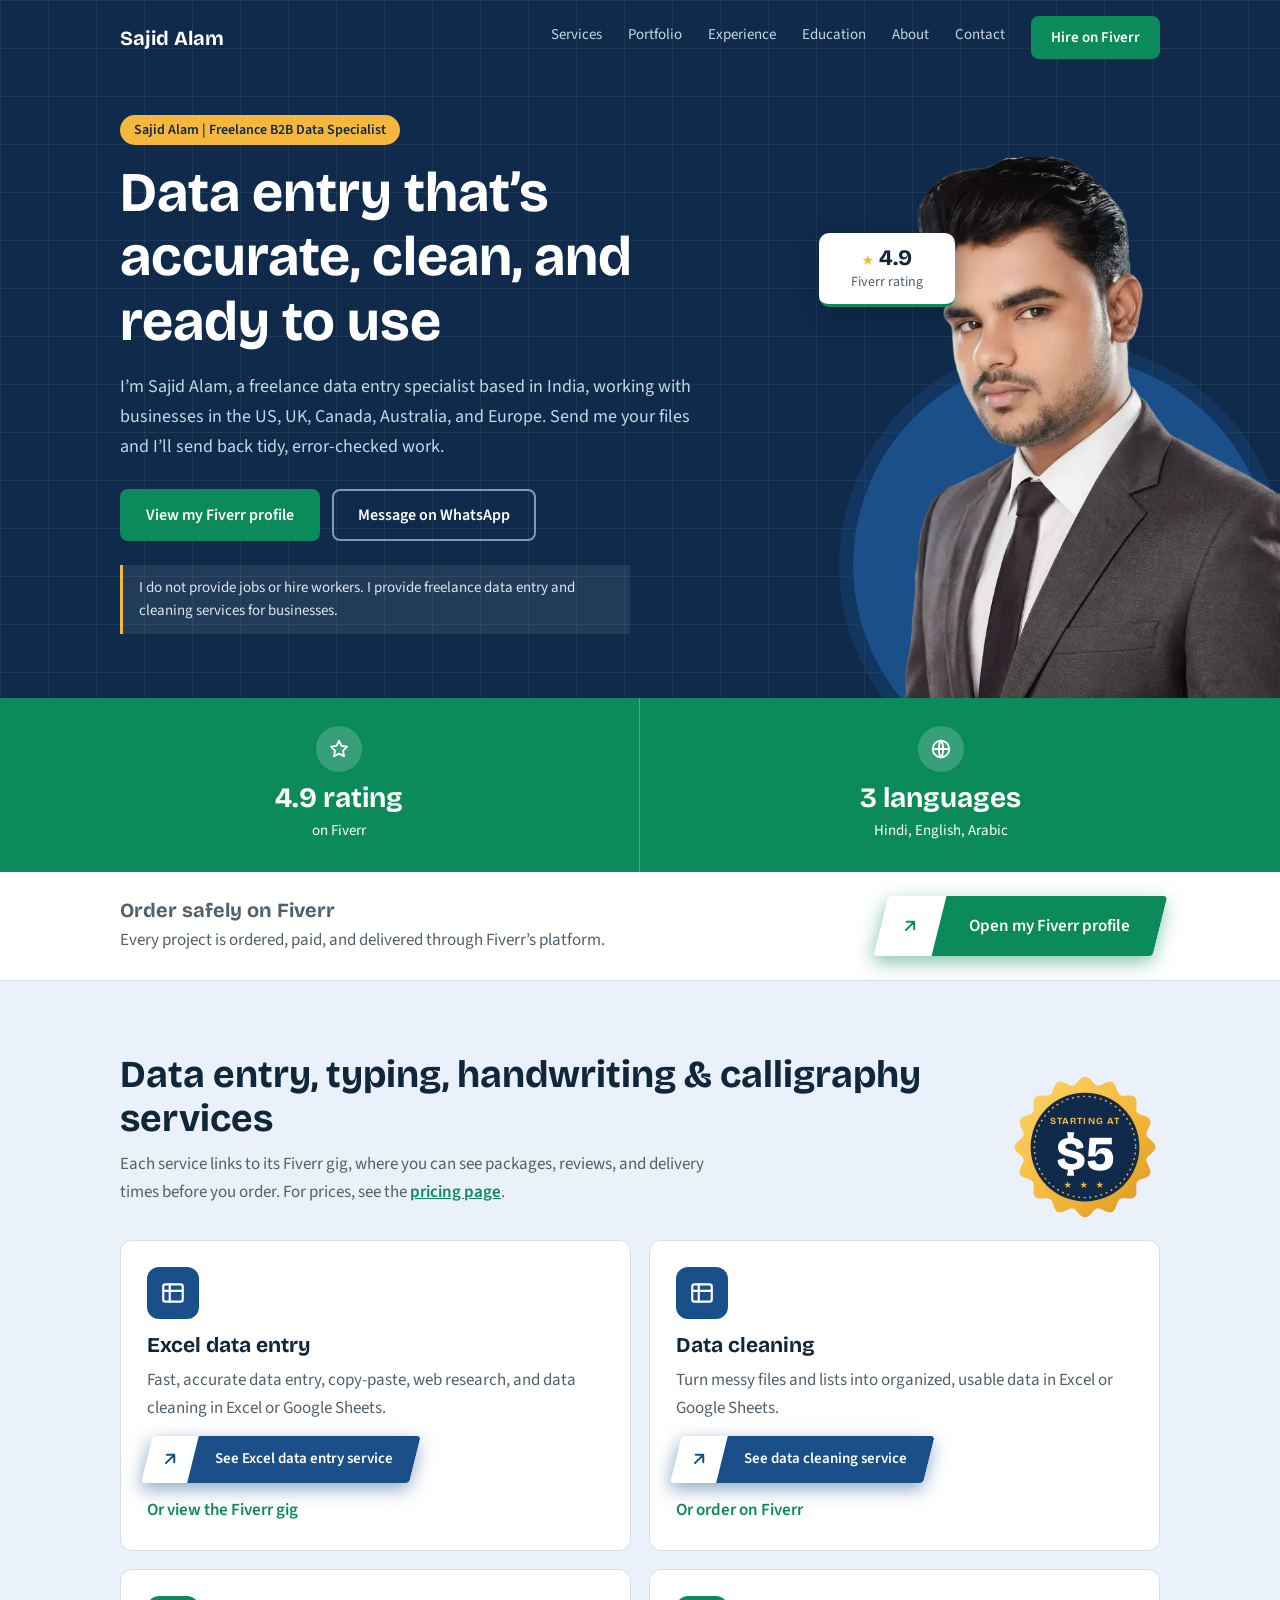
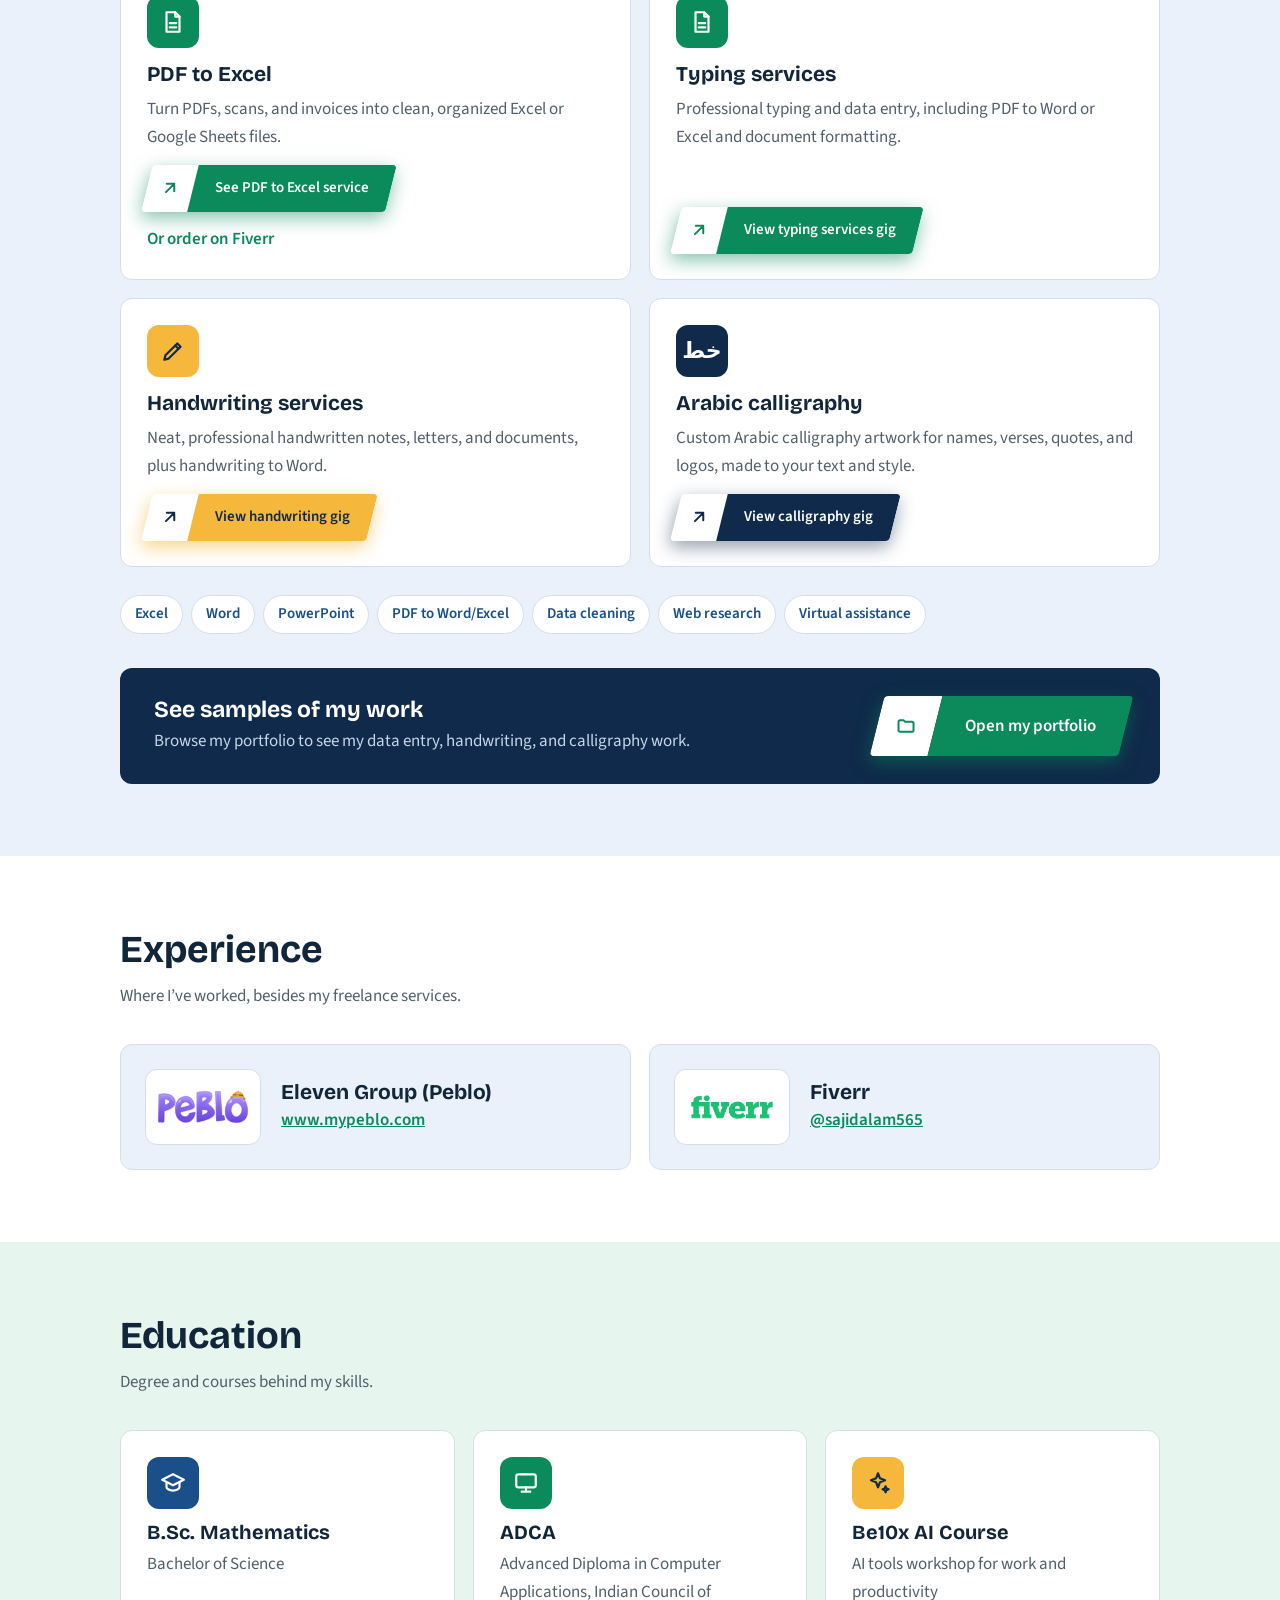
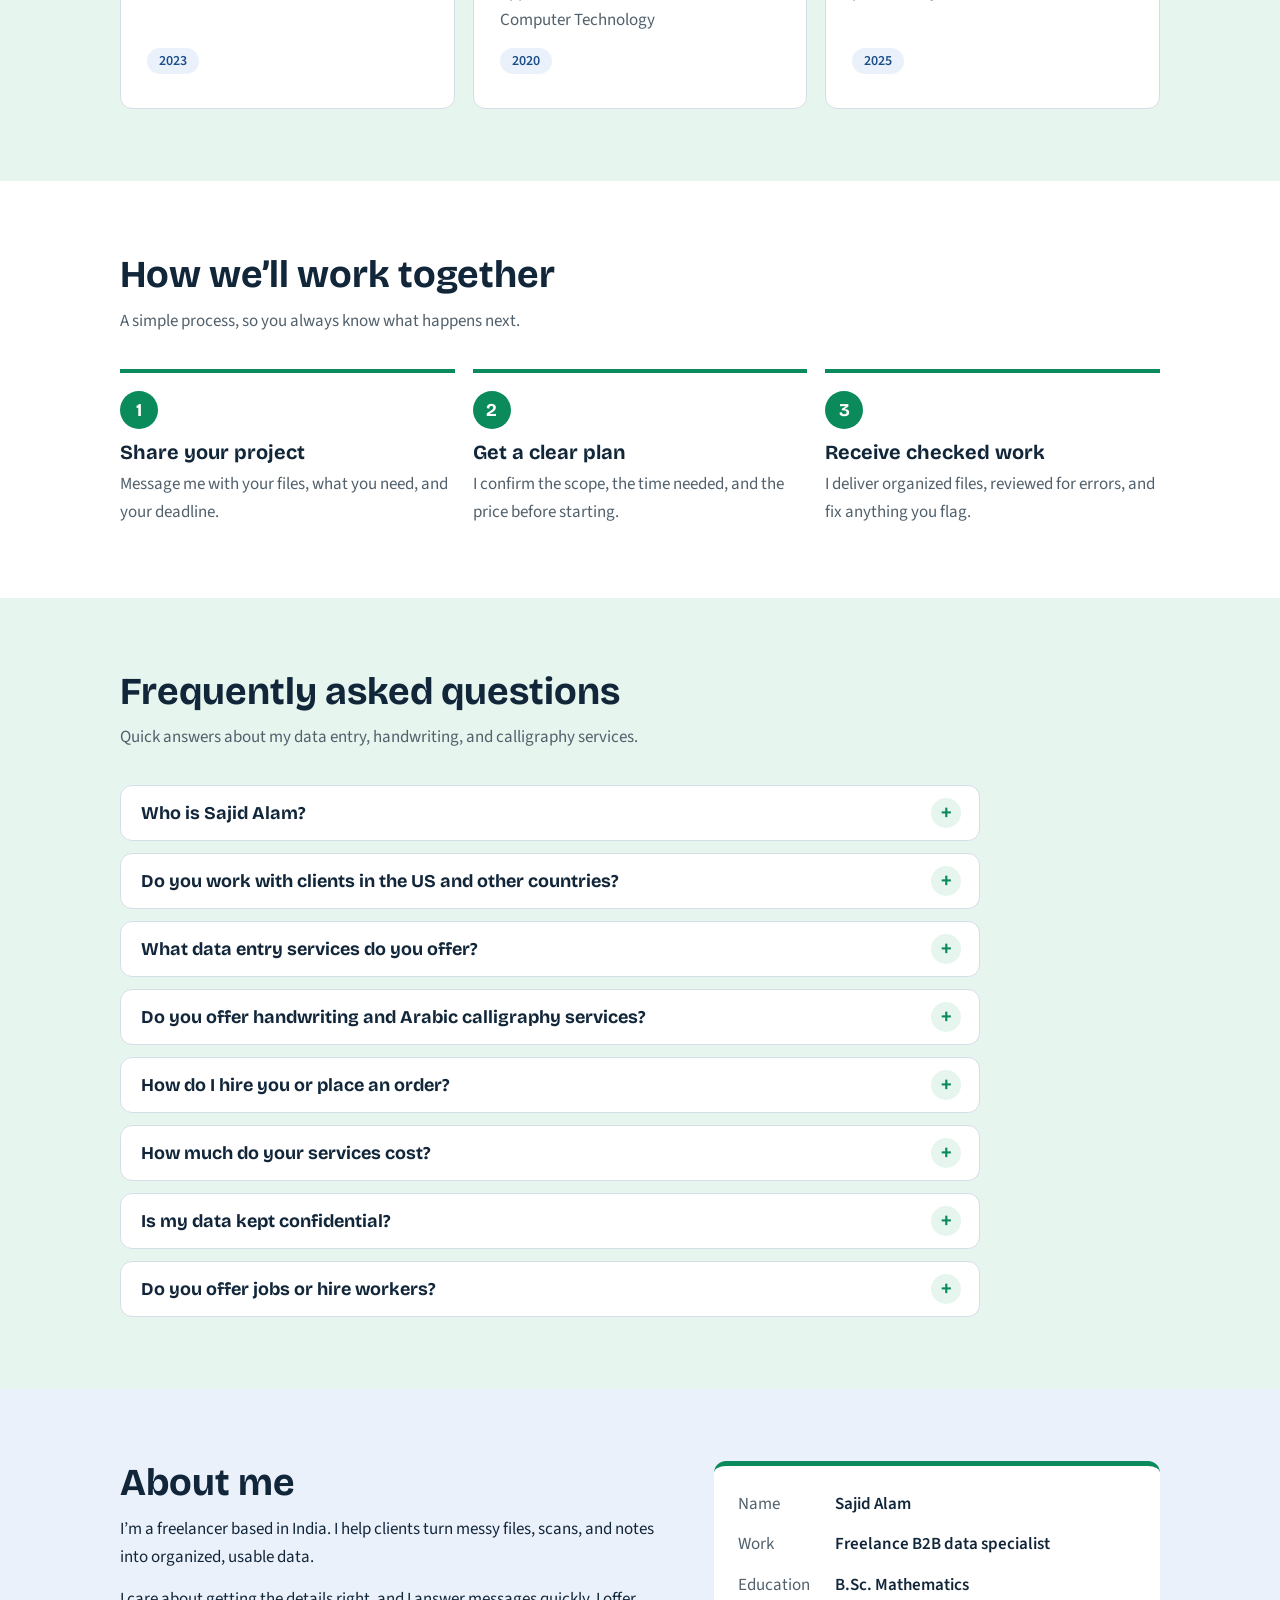
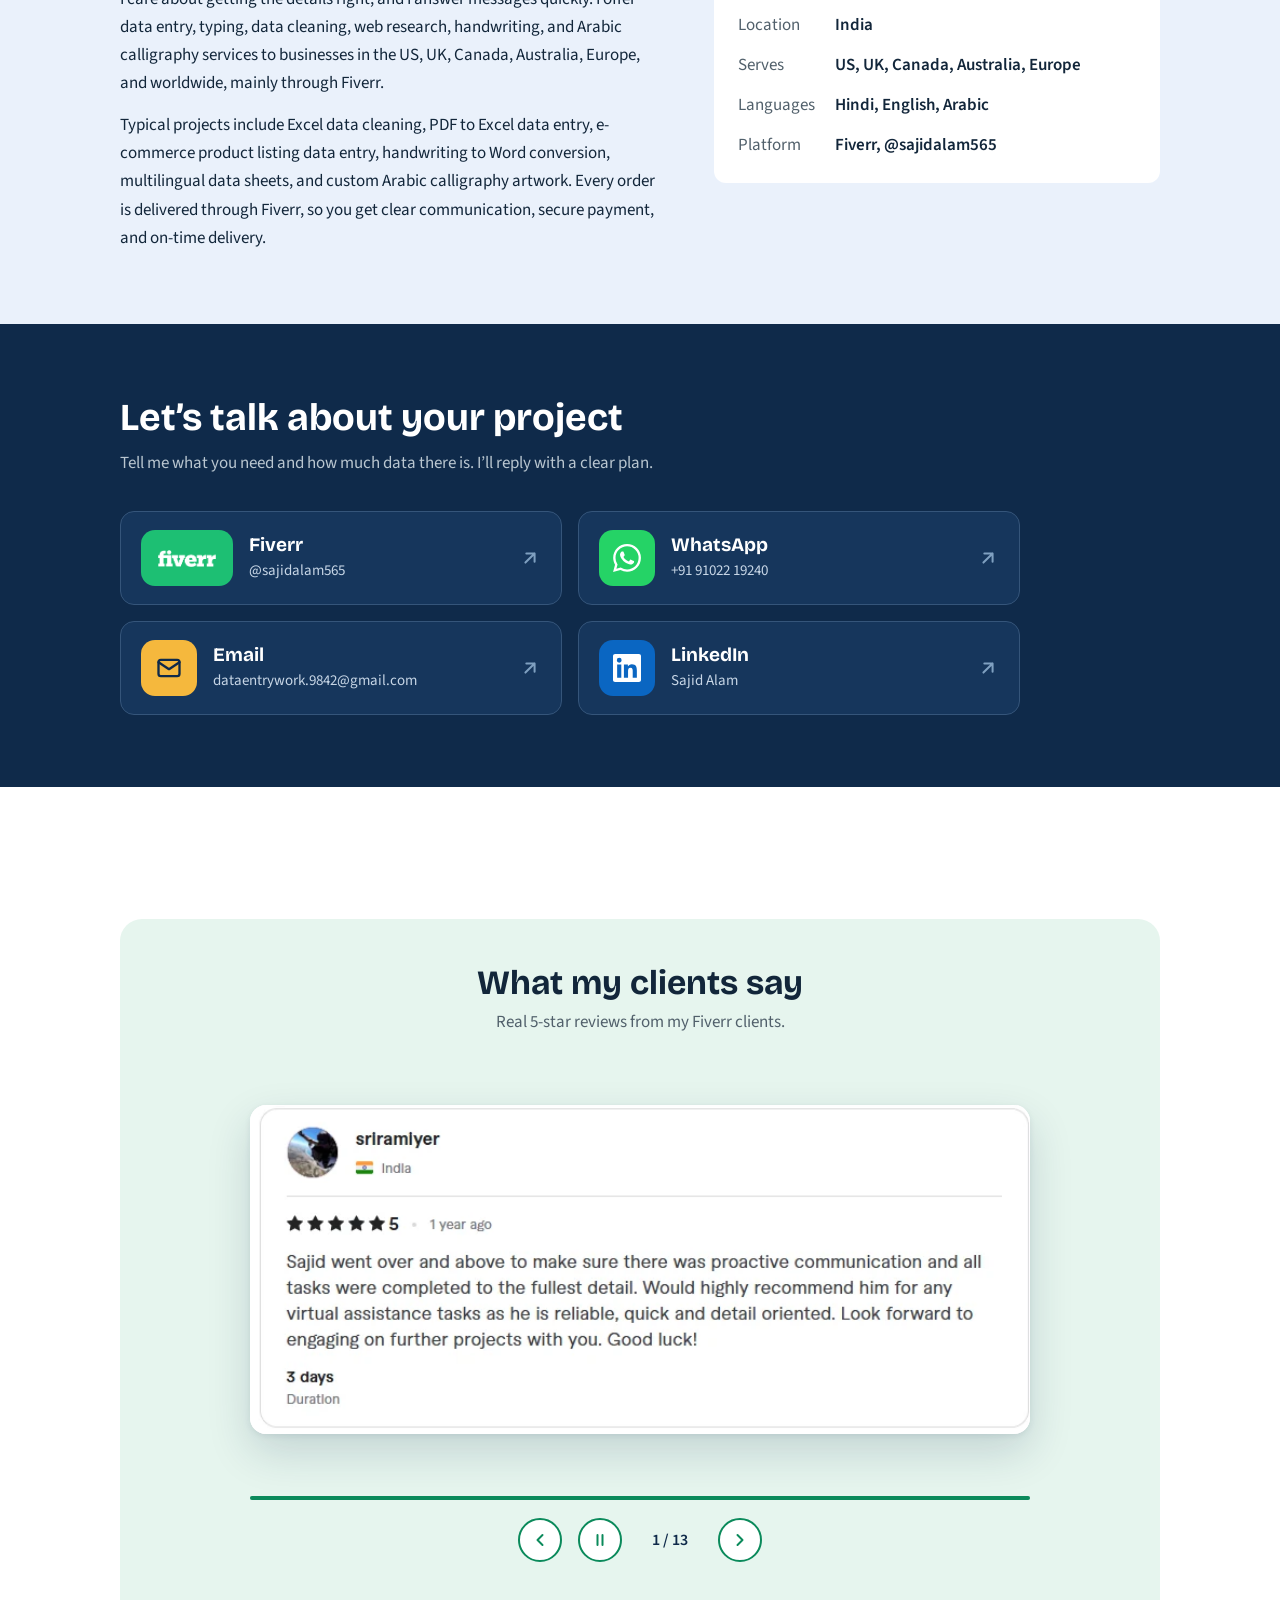
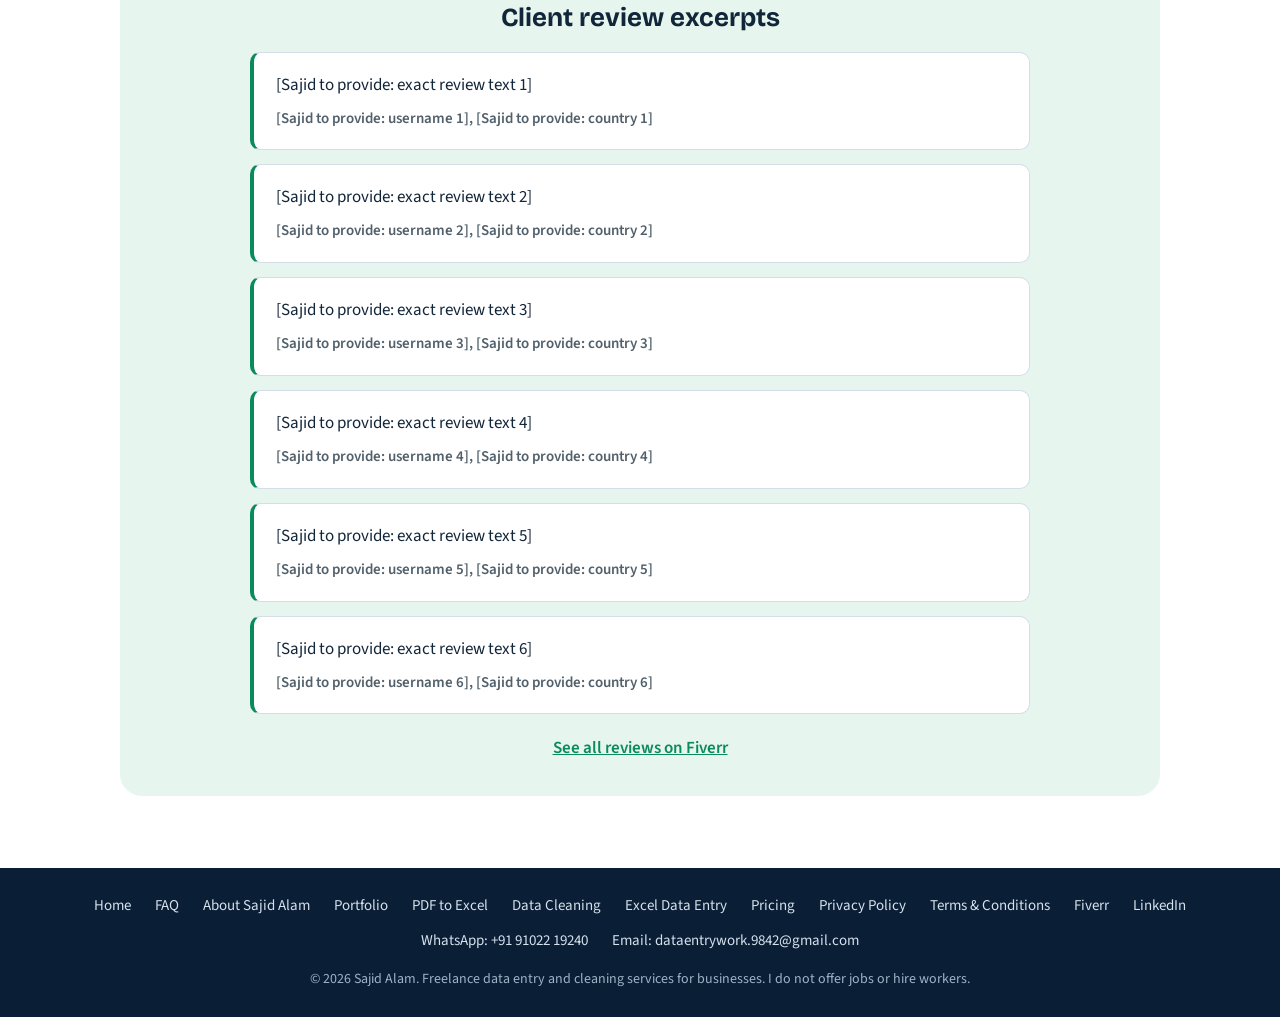
==== index.html @ 58d2d29c "Add files via upload" ====
<!DOCTYPE html>
<html lang="en">
<head>
<meta charset="utf-8">
<meta name="viewport" content="width=device-width, initial-scale=1">
<title>Sajid Alam | Data Entry &amp; Data Cleaning for Businesses</title>
<meta name="description" content="Freelance B2B data specialist Sajid Alam. Excel and Google Sheets data entry, PDF to Excel, data cleaning and web research for businesses.">
<meta name="robots" content="index, follow, max-image-preview:large, max-snippet:-1">
<meta name="author" content="Sajid Alam">
<meta name="theme-color" content="#0F2A4A">
<link rel="canonical" href="https://www.dataentry.work/">
<link rel="icon" href="/favicon.ico" sizes="48x48">
<link rel="icon" href="/favicon-48.png" type="image/png" sizes="48x48">
<link rel="icon" href="/favicon.png" type="image/png" sizes="192x192">
<link rel="apple-touch-icon" href="/apple-touch-icon.png">
<link rel="preload" as="image" href="/img/sajid-alam-freelance-data-entry-expert.webp?v=2" fetchpriority="high">
<meta property="og:type" content="website">
<meta property="og:site_name" content="Sajid Alam">
<meta property="og:locale" content="en_US">
<meta property="og:url" content="https://www.dataentry.work/">
<meta property="og:title" content="Sajid Alam | Data Entry &amp; Data Cleaning for Businesses">
<meta property="og:description" content="Freelance B2B data specialist Sajid Alam. Excel and Google Sheets data entry, PDF to Excel, data cleaning and web research for businesses.">
<meta property="og:image" content="https://www.dataentry.work/preview.jpg">
<meta property="og:image:width" content="1200">
<meta property="og:image:height" content="630">
<meta property="og:image:alt" content="Sajid Alam, freelance B2B data specialist: data entry, typing, and Arabic calligraphy">
<meta name="twitter:card" content="summary_large_image">
<meta name="twitter:title" content="Sajid Alam | Data Entry &amp; Data Cleaning for Businesses">
<meta name="twitter:description" content="Freelance B2B data specialist Sajid Alam. Excel and Google Sheets data entry, PDF to Excel, data cleaning and web research for businesses.">
<meta name="twitter:image" content="https://www.dataentry.work/preview.jpg">
<meta name="twitter:image:alt" content="Sajid Alam, freelance B2B data specialist">
<script type="application/ld+json">{"@context":"https://schema.org","@graph":[{"@type":"WebSite","@id":"https://www.dataentry.work/#website","url":"https://www.dataentry.work/","name":"Sajid Alam","alternateName":["Sajid Alam Data Entry","Sajid Alam Freelance Data Specialist"],"inLanguage":"en","publisher":{"@id":"https://www.dataentry.work/#person"}},{"@type":"ProfilePage","@id":"https://www.dataentry.work/#profile","url":"https://www.dataentry.work/","name":"Sajid Alam | Data Entry & Data Cleaning for Businesses","description":"Freelance B2B data specialist Sajid Alam. Excel and Google Sheets data entry, PDF to Excel, data cleaning and web research for businesses.","isPartOf":{"@id":"https://www.dataentry.work/#website"},"mainEntity":{"@id":"https://www.dataentry.work/#person"},"inLanguage":"en","dateModified":"2026-11-06","primaryImageOfPage":{"@type":"ImageObject","url":"https://www.dataentry.work/preview.jpg","width":1200,"height":630}},{"@type":"Person","@id":"https://www.dataentry.work/#person","name":"Sajid Alam","alternateName":"Sajid Alam Data Entry","jobTitle":"Freelance B2B Data Specialist","description":"Freelance data entry and data cleaning specialist offering data entry, typing, handwriting, and Arabic calligraphy services to businesses.","url":"https://www.dataentry.work/","image":"https://www.dataentry.work/img/sajid-alam-freelance-data-entry-expert.webp","sameAs":["https://www.fiverr.com/sajidalam565","https://www.linkedin.com/in/sajid-alam-93083b26a"],"address":{"@type":"PostalAddress","addressCountry":"IN"},"knowsLanguage":["Hindi","English","Arabic"],"knowsAbout":["Data entry","Data cleaning","Web research","Microsoft Excel","Typing services","Handwriting services","Arabic calligraphy"]},{"@type":"Service","@id":"https://www.dataentry.work/#service","name":"Data entry, typing, handwriting and Arabic calligraphy services","provider":{"@id":"https://www.dataentry.work/#person"},"areaServed":[{"@type":"Country","name":"United States"},{"@type":"Country","name":"United Kingdom"},{"@type":"Country","name":"Canada"},{"@type":"Country","name":"Australia"},{"@type":"Place","name":"Europe"},{"@type":"Place","name":"Worldwide"}],"serviceType":["Data entry","Data cleaning","Web research","Typing services","Handwriting services","Arabic calligraphy"],"url":"https://www.dataentry.work/","offers":{"@type":"AggregateOffer","priceCurrency":"USD","lowPrice":"5"},"hasOfferCatalog":{"@type":"OfferCatalog","name":"Services by Sajid Alam","itemListElement":[{"@type":"Offer","itemOffered":{"@type":"Service","name":"Excel data entry","description":"Fast, accurate data entry, copy-paste, web research, and data cleaning in Excel or Google Sheets.","url":"https://www.fiverr.com/sajidalam565/your-reliable-virtual-assistant-for-data-entry"}},{"@type":"Offer","itemOffered":{"@type":"Service","name":"Typing services","description":"Professional typing and data entry, including PDF to Word or Excel and document formatting.","url":"https://www.fiverr.com/sajidalam565/do-professional-typing-services"}},{"@type":"Offer","itemOffered":{"@type":"Service","name":"Handwriting services","description":"Neat, professional handwritten notes, letters, and documents, and handwriting to Word.","url":"https://www.fiverr.com/sajidalam565/write-professional-handwritten-notes-and-letters"}},{"@type":"Offer","itemOffered":{"@type":"Service","name":"Arabic calligraphy","description":"Custom Arabic calligraphy artwork for names, verses, quotes, and logos.","url":"https://www.fiverr.com/sajidalam565/design-custom-arabic-calligraphy-artwork"}}]}},{"@type":"FAQPage","@id":"https://www.dataentry.work/#faq","mainEntity":[{"@type":"Question","name":"Who is Sajid Alam?","acceptedAnswer":{"@type":"Answer","text":"I’m a freelance data entry specialist based in India, helping businesses with data entry, typing, data cleaning, web research, handwriting, and Arabic calligraphy."}},{"@type":"Question","name":"Do you work with clients in the US and other countries?","acceptedAnswer":{"@type":"Answer","text":"Yes. I’m based in India and work with businesses in the US, UK, Canada, Australia, and Europe. Orders, payment, and delivery all go through Fiverr, so you get a secure, trackable process whatever your time zone."}},{"@type":"Question","name":"What data entry services do you offer?","acceptedAnswer":{"@type":"Answer","text":"Excel and Google Sheets data entry, copy-paste work, data cleaning, web research, PDF to Word or Excel, image to Excel, typing services, document formatting, and virtual assistance."}},{"@type":"Question","name":"Do you offer handwriting and Arabic calligraphy services?","acceptedAnswer":{"@type":"Answer","text":"Yes. I write handwritten letters, notes, and documents, and I can type handwritten pages into Word. I also create custom Arabic calligraphy for names, verses, quotes, logos, and the Names of Allah. See real samples in my portfolio."}},{"@type":"Question","name":"How do I hire you or place an order?","acceptedAnswer":{"@type":"Answer","text":"Pick a service and open its gig on Fiverr, or message me on Fiverr with your project details. Every order is placed, paid, and delivered through Fiverr’s platform."}},{"@type":"Question","name":"How much do your services cost?","acceptedAnswer":{"@type":"Answer","text":"Gigs start from $5. The final price depends on how much work your project needs, and it is confirmed on Fiverr before work begins."}},{"@type":"Question","name":"Is my data kept confidential?","acceptedAnswer":{"@type":"Answer","text":"Yes. Files you send are used only for your project and kept only as long as needed. You can read the details in my Privacy Policy."}},{"@type":"Question","name":"Do you offer jobs or hire workers?","acceptedAnswer":{"@type":"Answer","text":"No. I do not provide jobs or hire workers, and I never charge registration fees. I am a freelancer who provides data entry and cleaning services for businesses."}}]}]}</script>
<link rel="preconnect" href="https://fonts.googleapis.com">
<link rel="preconnect" href="https://fonts.gstatic.com" crossorigin>
<link href="https://fonts.googleapis.com/css2?family=Bricolage+Grotesque:wght@500;700&family=Source+Sans+3:wght@400;600&display=swap" rel="stylesheet">
<style>
:root{--navy:#0F2A4A;--navy-d:#0A1E36;--blue:#1B4F8A;--green:#0B8A5B;--green-d:#087048;--mint:#E6F5EE;--sky:#EAF1FB;--amber:#F5B83D;--ink:#12263A;--muted:#51606B;--line:#D5DEE8;--head:"Bricolage Grotesque","Segoe UI",system-ui,sans-serif;--body:"Source Sans 3","Segoe UI",system-ui,sans-serif}
*{box-sizing:border-box;margin:0}
html{scroll-behavior:smooth}
body{font:400 17px/1.65 var(--body);color:var(--ink);background:#fff}
a{color:inherit}
:focus-visible{outline:3px solid var(--green);outline-offset:3px}
.top :focus-visible,.contact :focus-visible{outline-color:var(--amber)}
.wrap{max-width:1080px;margin:0 auto;padding:0 20px}
h1,h2,h3{font-family:var(--head);line-height:1.15;font-weight:700}
.top{background-color:var(--navy);background-image:linear-gradient(rgba(255,255,255,.06) 1px,transparent 1px),linear-gradient(90deg,rgba(255,255,255,.06) 1px,transparent 1px);background-size:48px 48px;color:#fff;overflow:hidden}
header .wrap{display:flex;justify-content:space-between;align-items:center;padding-top:16px;padding-bottom:16px}
.brand{font:700 20px var(--head);text-decoration:none}
nav{display:flex;align-items:center;gap:26px;font-size:15px}
nav a{text-decoration:none;color:#C7D6E6}
nav a:hover{color:#fff}
nav .btn{color:#fff;padding:9px 18px;font-size:15px}
.hero{position:relative;--pw:clamp(340px,34vw,540px);min-height:calc(var(--pw)*1.244 + 24px)}
.hero .wrap{padding-top:40px;padding-bottom:0}
.hero-text{max-width:min(600px,calc(100% - var(--pw) + 40px));padding-bottom:64px}
.chip{display:inline-block;background:var(--amber);color:var(--navy);font:600 14px var(--body);padding:5px 14px;border-radius:999px;margin-bottom:16px}
h1{font-size:clamp(34px,5.2vw,56px);margin-bottom:18px}
.lead{max-width:33em;color:#C7D6E6;font-size:18px;margin-bottom:28px}
.btns{display:flex;flex-wrap:wrap;gap:12px}
.btn{display:inline-block;padding:13px 24px;border-radius:8px;font:600 16px var(--body);text-decoration:none;border:2px solid var(--green);background:var(--green);color:#fff}
.btn:hover{background:var(--green-d);border-color:var(--green-d)}
.btn.o{background:transparent;border-color:#7F9AB6}
.btn.o:hover{background:rgba(255,255,255,.1);border-color:#fff}
.portrait{position:absolute;right:0;bottom:0;width:var(--pw)}
.disc{position:absolute;left:50%;bottom:-14%;width:96%;aspect-ratio:1;transform:translateX(-50%);border-radius:50%;background:var(--blue);box-shadow:0 0 0 14px rgba(27,79,138,.35)}
.portrait img{position:relative;display:block;width:100%;height:auto}
.badge{position:absolute;z-index:2;background:#fff;color:var(--ink);border-radius:10px;padding:10px 16px;box-shadow:0 8px 24px rgba(5,20,40,.35);line-height:1.25}
.badge b{display:block;font:700 22px var(--head)}
.badge span{font-size:14px;color:var(--muted)}
.badge .star{color:var(--amber)}
.b1{top:14%;left:-6%}
.b2{bottom:20%;right:4%}
section{padding:72px 0}
h2{font-size:clamp(27px,4vw,38px);margin-bottom:10px}
.sub{color:var(--muted);max-width:36em;margin-bottom:34px}
.services{background:var(--sky)}
.cards{display:grid;grid-template-columns:repeat(2,1fr);gap:18px}
.card{background:#fff;border:1px solid var(--line);border-radius:12px;padding:26px;display:flex;flex-direction:column;gap:8px}
.card h3{font-size:21px}
.card p{color:var(--muted);flex:1}
.card a{font-weight:600;color:var(--green);text-decoration:none;margin-top:6px}
.card a:hover{text-decoration:underline}
.ic{width:52px;height:52px;border-radius:12px;display:grid;place-items:center;color:#fff;margin-bottom:6px}
.ic svg{width:26px;height:26px;fill:none;stroke:currentColor;stroke-width:2;stroke-linecap:round;stroke-linejoin:round}
.ic.a{background:var(--blue)}.ic.b{background:var(--green)}.ic.c{background:var(--amber);color:var(--navy)}.ic.d{background:var(--navy)}
.ic.d{font:700 22px var(--body)}
.skills{display:flex;flex-wrap:wrap;gap:8px;margin-top:28px}
.skills span{background:#fff;border:1px solid var(--line);color:var(--blue);padding:6px 14px;border-radius:999px;font-size:15px;font-weight:600}
.how{background:#fff}
.steps{display:grid;grid-template-columns:repeat(3,1fr);gap:18px}
.step{border-top:4px solid var(--green);padding-top:18px}
.step i{display:grid;place-items:center;width:38px;height:38px;border-radius:50%;background:var(--green);color:#fff;font:700 18px var(--head);font-style:normal;margin-bottom:12px}
.step h3{font-size:20px;margin-bottom:6px}
.step p{color:var(--muted)}
.about{background:var(--sky)}
.about .wrap{display:grid;grid-template-columns:1.1fr .9fr;gap:48px}
.about p+p{margin-top:14px}
.about a{color:var(--green);font-weight:600}
.info{background:#fff;border-radius:12px;border-top:5px solid var(--green);padding:24px;display:grid;grid-template-columns:auto 1fr;gap:12px 20px;align-self:start}
.info dt{color:var(--muted)}
.info dd{font-weight:600}
.contact{background:var(--navy);color:#fff}
.contact .sub{color:#B9C6D0}
.rows{display:grid;gap:12px;max-width:640px}
.row{display:flex;justify-content:space-between;align-items:center;gap:16px;padding:16px 20px;border:1px solid #35557A;border-radius:10px;text-decoration:none;background:#16365C}
.row:hover{border-color:var(--amber)}
.row b{font:600 17px var(--body)}
.row span{color:#C7D6E6;font-size:15px;overflow-wrap:anywhere;text-align:right}
.row.wa{background:var(--green);border-color:var(--green)}
.row.wa:hover{background:var(--green-d)}
.row.wa span{color:#fff}
footer{background:var(--navy-d);color:#9FB2C6;padding:26px 0;font-size:14px;text-align:center}
footer nav{justify-content:center;flex-wrap:wrap;gap:6px 0}
footer nav+nav{margin-top:6px}
footer a{color:#D5E1EC;margin:0 12px;text-decoration:none}
footer a:hover{text-decoration:underline}
footer p{margin-top:10px}
.note{display:flex;gap:10px;margin-top:24px;max-width:34em;padding:12px 16px;border-left:3px solid var(--amber);background:rgba(255,255,255,.08);font-size:15px;color:#DCE7F2;line-height:1.5}
.band{background:#fff;border-bottom:1px solid var(--line)}
.band .wrap{display:flex;align-items:center;justify-content:space-between;gap:24px;padding-top:24px;padding-bottom:24px}
.band b.t{font:700 20px var(--head)}
.band p{color:var(--muted)}
.gc-a{--c:var(--blue);--g:rgba(27,79,138,.5)}.gc-b{--c:var(--green);--g:rgba(11,138,91,.5)}.gc-c{--c:#F5B83D;--g:rgba(245,184,61,.6);--t:var(--navy)}.gc-d{--c:var(--navy);--g:rgba(15,42,74,.45)}
.gig{display:inline-flex;align-self:flex-start;transform:skewX(-14deg);border-radius:4px;overflow:hidden;text-decoration:none;box-shadow:0 6px 18px var(--g);transition:box-shadow .25s,transform .25s;animation:glow 3s ease-in-out infinite}
.gig .gi{display:grid;place-items:center;width:46px;background:#fff;color:var(--c)}
.gig .gt{background:var(--c);color:var(--t,#fff);padding:11px 22px;font-size:15px;font-weight:600}
.gig svg{width:20px;height:20px;fill:none;stroke:currentColor;stroke-width:2.4;stroke-linecap:round;stroke-linejoin:round;transform:skewX(14deg)}
.gig b{display:inline-block;transform:skewX(14deg);font-weight:600;white-space:nowrap}
.gig:hover{transform:skewX(-14deg) translateY(-2px);box-shadow:0 10px 30px var(--g),0 0 20px var(--g)}
.card a.gig:hover,.card a.gig{text-decoration:none;color:var(--t,#fff)}
.gc-c .gi{color:var(--navy)}
.gig.big .gi{width:58px}.gig.big .gt{padding:16px 30px;font-size:17px}
@keyframes glow{50%{box-shadow:0 6px 30px var(--g),0 0 16px var(--g)}}
.work{display:flex;align-items:center;justify-content:space-between;gap:24px;margin-top:34px;background:var(--navy);color:#fff;border-radius:12px;padding:28px 34px}
.work h3{font-size:23px;margin-bottom:4px}.work p{color:#C7D6E6}
.exp{background:#fff}
.job{display:flex;gap:20px;align-items:center;background:var(--sky);border:1px solid var(--line);border-radius:12px;padding:24px;max-width:720px}
.logo{flex:none;width:58px;height:58px;border-radius:12px;background:var(--navy);color:#fff;display:grid;place-items:center;font:700 22px var(--head)}
.job h3{font-size:21px}.job span{color:var(--muted)}.job a{color:var(--green);font-weight:600}
@media(max-width:800px){
nav a:not(.btn){display:none}
.hero{min-height:0}
.hero .wrap{padding-top:28px}
.hero-text{max-width:none;padding-bottom:0}
.portrait{position:relative;width:min(82%,340px);margin:24px 0 0 auto}
.b1{left:-2%}.b2{right:2%}
.band .wrap,.work{flex-direction:column;align-items:flex-start}
.work{padding:24px}
.job{align-items:flex-start}
.cards,.steps,.about .wrap{grid-template-columns:1fr}
section{padding:52px 0}
.row{flex-direction:column;align-items:flex-start;gap:2px}
.row span{text-align:left}
}
@media(prefers-reduced-motion:reduce){html{scroll-behavior:auto}*,*::before,*::after{animation:none!important;transition:none!important}}

:root{--fiv:url("[data-uri]")}
.fiv{display:inline-block;width:72px;aspect-ratio:499/146;background:currentColor;-webkit-mask:var(--fiv) center/contain no-repeat;mask:var(--fiv) center/contain no-repeat}
.shead{display:flex;justify-content:space-between;align-items:center;gap:28px}
.start5{flex:none;width:150px;cursor:default}
.start5 svg{display:block;width:100%;height:auto;font-family:var(--head);animation:blink 2.8s ease-in-out infinite;transition:transform .3s}
.start5:hover svg{animation-play-state:paused;transform:rotate(-6deg) scale(1.06)}
@keyframes blink{0%,100%{opacity:1;transform:scale(1);filter:drop-shadow(0 6px 14px rgba(245,184,61,.3))}50%{opacity:.85;transform:scale(1.035);filter:drop-shadow(0 8px 28px rgba(245,184,61,.85))}}
.exps,.edus{display:grid;gap:18px}
.exps{grid-template-columns:repeat(2,1fr)}
.edus{grid-template-columns:repeat(3,1fr)}
.exps .job{max-width:none}
.lt{flex:none;width:116px;height:76px;border-radius:12px;background:#fff;border:1px solid var(--line);display:grid;place-items:center}
.lt img{width:94px;height:auto;display:block}
.lt .fiv{width:84px;color:#1DBF73}
.job h3{margin-bottom:2px}
.job>div:last-child{min-width:0;overflow-wrap:anywhere}
.dur{display:inline-block;margin:4px 0 8px;background:var(--mint);color:#064a31;font:600 14px var(--body);font-style:normal;padding:3px 12px;border-radius:999px}
.job .dur{background:#fff}
.edu-s{background:var(--mint)}
.edu{background:#fff;border:1px solid var(--line);border-radius:12px;padding:26px;display:flex;flex-direction:column;gap:6px}
.edu h3{font-size:20px}.edu p{color:var(--muted);flex:1}
.edu .dur{align-self:flex-start;background:var(--sky);color:var(--blue);margin-top:8px}
.ctg{display:grid;grid-template-columns:repeat(2,1fr);gap:16px;max-width:900px}
.ct{display:flex;align-items:center;gap:16px;padding:18px 20px;border:1px solid #35557A;border-radius:14px;background:#16365C;text-decoration:none;color:#fff;transition:transform .3s,box-shadow .3s,border-color .3s}
.ti{flex:none;width:56px;height:56px;border-radius:14px;display:grid;place-items:center;color:#fff;transition:transform .3s}
.ti svg{width:28px;height:28px;fill:currentColor}
.ti .fiv{width:58px;color:#fff}
.t-fiv{width:92px;background:#1DBF73}.t-wa{background:#25D366}.t-in{background:#0A66C2}
.t-em{background:var(--amber);color:var(--navy)}.t-em svg{fill:none}
.tx{flex:1;min-width:0}.tx b{display:block;font:700 19px var(--head)}.tx span{color:#C7D6E6;font-size:15px;overflow-wrap:anywhere}
.go{flex:none;width:22px;height:22px;color:#7FA0C0;transition:transform .3s,color .3s}.go svg{width:22px;height:22px}
.ct:hover{transform:translateY(-4px);border-color:var(--amber);box-shadow:0 12px 30px rgba(0,0,0,.35);--fxc:rgba(255,255,255,.10)}
.ct:hover .ti{transform:scale(1.08) rotate(-4deg)}
.ct:hover .go{transform:translate(3px,-3px);color:var(--amber)}
.lv2{background:#fff}
.lv2w{display:grid;grid-template-columns:.9fr 1.1fr;gap:48px;align-items:center}
.lv2img{position:relative;max-width:440px;justify-self:center;transition:transform .4s}
.lv2img:hover{transform:scale(1.04)}
.lv2img::before{content:"";position:absolute;inset:8% 4% 4%;border-radius:50%;background:var(--mint)}
.lv2img img{position:relative;display:block;width:100%;height:auto;animation:float 5s ease-in-out infinite}
@keyframes float{50%{transform:translateY(-10px)}}
.btn{transition:transform .25s,box-shadow .25s,background .25s,border-color .25s}
.btn:hover{transform:translateY(-2px);box-shadow:0 8px 22px rgba(11,138,91,.4)}
.btn.o:hover{box-shadow:0 8px 22px rgba(255,255,255,.15)}
nav a:not(.btn){background:linear-gradient(currentColor,currentColor) left bottom/0 2px no-repeat;padding-bottom:4px;transition:background-size .3s,color .2s}
nav a:not(.btn):hover{background-size:100% 2px}
.brand,footer a,.about a,.job a{transition:color .2s}
.brand:hover{color:var(--amber)}
.card,.edu,.job{transition:transform .3s,box-shadow .3s,border-color .3s}
.card:hover,.edu:hover,.job:hover{transform:translateY(-6px);box-shadow:0 16px 34px rgba(15,42,74,.14);border-color:var(--green)}
.card:hover,.edu:hover,.job:hover,.ct:hover{background-image:radial-gradient(circle 180px at var(--mx,50%) var(--my,50%),var(--fxc,rgba(11,138,91,.10)),transparent)}
.ic{transition:transform .3s}.card:hover .ic,.edu:hover .ic{transform:rotate(-6deg) scale(1.1)}
.step{transition:transform .3s}.step:hover{transform:translateY(-4px)}
.step i{transition:transform .3s}.step:hover i{transform:scale(1.15)}
.skills span{transition:transform .2s,background .2s,border-color .2s}.skills span:hover{transform:translateY(-3px);background:var(--mint);border-color:var(--green)}
.badge{transition:transform .3s}.badge:hover{transform:translateY(-4px) scale(1.04)}
.work{transition:box-shadow .3s}.work:hover{box-shadow:0 14px 34px rgba(15,42,74,.35)}
@media(max-width:800px){
.shead{flex-direction:column;align-items:flex-start;gap:0}
.start5{width:120px;margin:0 0 20px}
.exps,.edus,.ctg,.lv2w{grid-template-columns:1fr}
.lt{width:84px;height:64px}.lt img{width:70px}.lt .fiv{width:66px}.job{padding:18px;gap:14px}
.lv2w{gap:28px}.lv2t{text-align:center}.lv2t .sub{margin-left:auto;margin-right:auto}
}
@media(max-width:480px){.go{display:none}.tx span{font-size:14px}.ct{padding:16px}}

.stats{background:var(--green);color:#fff}
.stats .wrap{max-width:none;padding:0 clamp(12px,3vw,48px);display:grid;grid-template-columns:repeat(2,1fr)}
.stats .wrap>div{padding:28px 12px;text-align:center;border-right:1px solid rgba(255,255,255,.28);transition:background .3s}
.stats .wrap>div:last-child{border-right:0}
.stats .wrap>div:hover{background:rgba(255,255,255,.1)}
.si{display:grid;place-items:center;width:46px;height:46px;margin:0 auto 10px;border-radius:50%;background:rgba(255,255,255,.18);transition:transform .3s}
.stats .wrap>div:hover .si{transform:scale(1.12)}
.si svg{width:22px;height:22px;fill:none;stroke:#fff;stroke-width:2;stroke-linecap:round;stroke-linejoin:round}
.stats b{display:block;font:700 28px/1.2 var(--head)}
.stats span{font-size:15px}
.badge{text-align:center;padding:12px 24px;min-width:136px;border-bottom:3px solid var(--green)}
@media(max-width:800px){.stats .wrap{grid-template-columns:repeat(2,1fr)}.stats .wrap>div:nth-child(2){border-right:0}.badge{min-width:0;padding:10px 18px}.stats b{font-size:21px}.gig.big .gi{width:46px}.gig.big .gt{padding:14px 16px;font-size:15px}}
.about .wrap>*{min-width:0}
.info{grid-template-columns:auto minmax(0,1fr)}.info dd{overflow-wrap:anywhere}

.top{position:relative}
.top>header,.top>.hero{position:relative;z-index:1}
.stars{position:absolute;inset:0;overflow:hidden;pointer-events:none}
.stars i{--run:480px;position:absolute;left:var(--x);top:var(--y);width:var(--len);height:2px;border-radius:2px;background:linear-gradient(90deg,rgba(255,255,255,0),rgba(255,255,255,.85));opacity:0;animation:shoot var(--d) linear var(--delay) infinite}
.stars i::after{content:"";position:absolute;right:-2px;top:-2px;width:6px;height:6px;border-radius:50%;background:#fff;box-shadow:0 0 8px 3px rgba(255,255,255,.7),0 0 18px 6px rgba(160,200,255,.35)}
@keyframes shoot{0%{opacity:0;transform:rotate(142deg) translateX(0)}1.5%{opacity:1}9%{opacity:1}12.5%,100%{opacity:0;transform:rotate(142deg) translateX(var(--run))}}

.rvw{margin-top:60px;background:var(--mint);border-radius:22px;padding:44px 24px 34px}
.rvh{text-align:center;font-size:clamp(25px,3.6vw,34px);margin-bottom:6px}
.rsub{text-align:center;color:var(--muted);margin-bottom:28px}
.rcar{max-width:780px;margin:0 auto}
.rtrack{display:grid;align-items:center;justify-items:center}
.rs{grid-area:1/1;width:100%;position:relative;overflow:hidden;border-radius:16px;background:#fff;box-shadow:0 18px 44px rgba(15,42,74,.16),0 2px 6px rgba(15,42,74,.08);opacity:0;visibility:hidden;pointer-events:none;transform:translateY(34px) scale(.94);transition:opacity .6s,transform .8s cubic-bezier(.2,.7,.2,1),visibility 0s .8s;cursor:zoom-in}
.rs.on{opacity:1;visibility:visible;pointer-events:auto;transform:none;transition-delay:0s}
.rs.out{opacity:0;transform:translateY(-26px) scale(.97);visibility:visible}
.rs img{display:block;width:100%;height:auto}
.rs::after{content:"";position:absolute;inset:0;background:linear-gradient(105deg,transparent 38%,rgba(255,255,255,.7) 50%,transparent 62%);transform:translateX(-130%);pointer-events:none}
.rs.on::after{animation:shine 1.2s .35s ease-out forwards}
@keyframes shine{to{transform:translateX(130%)}}
.rbar{height:4px;background:rgba(11,138,91,.18);border-radius:4px;overflow:hidden;margin-top:22px}
.rbar i{display:block;height:100%;background:var(--green);transform-origin:left;transform:scaleX(0);animation:rfill 5s linear forwards}
@keyframes rfill{to{transform:scaleX(1)}}
.rctl{display:flex;align-items:center;justify-content:center;gap:16px;margin-top:18px}
.rbtn{width:44px;height:44px;border-radius:50%;border:2px solid var(--green);background:#fff;color:var(--green);display:grid;place-items:center;cursor:pointer;transition:background .25s,color .25s,transform .25s,box-shadow .25s}
.rbtn:hover{background:var(--green);color:#fff;transform:translateY(-2px);box-shadow:0 8px 18px rgba(11,138,91,.35)}
.rbtn svg{width:20px;height:20px;fill:none;stroke:currentColor;stroke-width:2.4;stroke-linecap:round;stroke-linejoin:round}
.rpp .il,.rpp.paused .ip{display:none}.rpp.paused .il{display:block}
.rcount{min-width:64px;text-align:center;font:600 16px var(--body);color:var(--navy)}
.rex{max-width:780px;margin:40px auto 0}
.rex h4{font:700 clamp(21px,3vw,26px)/1.2 var(--head);text-align:center;margin-bottom:18px}
.rex ul{list-style:none;padding:0;display:grid;gap:14px}
.rex li{background:#fff;border:1px solid var(--line);border-left:4px solid var(--green);border-radius:10px;padding:18px 22px}
.rex blockquote{margin:0}
.rex blockquote p{color:var(--ink)}
.rex .rby{margin-top:8px;font-size:15px;font-weight:600;color:var(--muted)}
.rex .rall{text-align:center;margin-top:20px}
.rex .rall a{color:var(--green);font-weight:600}
.rhint{display:none;text-align:center;font-size:14px;color:var(--muted);margin-top:12px}
.rz{position:fixed;inset:0;z-index:100;background:rgba(6,16,30,.92);display:none;overflow:auto;padding:56px 12px 24px}
.rz.on{display:block}
.rz img{display:block;margin:0 auto;width:min(760px,96vw);height:auto;border-radius:10px;background:#fff}
.rz button{position:fixed;top:12px;right:12px;width:44px;height:44px;border-radius:50%;border:0;background:rgba(255,255,255,.18);color:#fff;font-size:26px;cursor:pointer}
@media(max-width:600px){.rvw{padding:30px 12px 24px;border-radius:16px}.rhint{display:block}.rz img{width:720px;max-width:none}}
@media(max-width:800px){.stars i{--run:300px;width:90px}}

.skip{position:absolute;left:-999px;top:8px;background:#fff;color:var(--navy);padding:8px 14px;border-radius:6px;z-index:200;font-weight:600}.skip:focus{left:8px}
.sr{position:absolute;width:1px;height:1px;overflow:hidden;clip:rect(0 0 0 0);white-space:nowrap}
h1 .chip{display:block;width:max-content;max-width:100%}
.faq{background:var(--mint)}
.fl{max-width:860px;display:grid;gap:12px}
.fq{background:#fff;border:1px solid var(--line);border-radius:12px;transition:box-shadow .3s,border-color .3s}
.fq:hover{border-color:var(--green);box-shadow:0 8px 22px rgba(15,42,74,.08)}
.fq summary{list-style:none;cursor:pointer;padding:16px 60px 16px 20px;font:700 18px var(--head);position:relative}
.fq summary::-webkit-details-marker{display:none}
.fq summary::after{content:"+";position:absolute;right:18px;top:50%;width:30px;height:30px;margin-top:-15px;border-radius:50%;background:var(--mint);color:var(--green);display:grid;place-items:center;font:700 20px var(--body);transition:transform .3s,background .3s,color .3s}
.fq[open] summary::after{content:"\2212";transform:rotate(180deg);background:var(--green);color:#fff}
.fq .fa{padding:0 20px 18px;color:var(--muted)}
.fq[open] .fa{animation:faqin .35s ease-out}
@keyframes faqin{from{opacity:0;transform:translateY(-6px)}}
@media(max-width:480px){.cards{grid-template-columns:minmax(0,1fr)}.card .gig{max-width:100%}.card .gig b{white-space:normal;line-height:1.25}.card .gig .gt{padding:10px 14px;font-size:14px}}
</style>
</head>
<body>
<a class="skip" href="#main">Skip to content</a>
<div class="top">
<div class="stars" aria-hidden="true"><i style="--x:78%;--y:5%;--d:11s;--delay:1s;--len:130px"></i><i style="--x:92%;--y:24%;--d:14s;--delay:5s;--len:110px"></i><i style="--x:62%;--y:2%;--d:9s;--delay:8s;--len:150px"></i><i style="--x:46%;--y:12%;--d:16s;--delay:3s;--len:100px"></i><i style="--x:97%;--y:42%;--d:13s;--delay:10s;--len:120px"></i><i style="--x:30%;--y:4%;--d:18s;--delay:13s;--len:90px"></i></div>
<header>
<div class="wrap">
<a class="brand" href="/">Sajid Alam</a>
<nav aria-label="Main"><a href="/#services">Services</a><a href="/portfolio">Portfolio</a><a href="/#experience">Experience</a><a href="/#education">Education</a><a href="/#about">About</a><a href="/#contact">Contact</a><a data-track="fiverr" class="btn" href="https://www.fiverr.com/sajidalam565" rel="me">Hire on Fiverr</a></nav>
</div>
</header>
<div id="top" class="hero">
<div class="wrap">
<div class="hero-text">
<h1><span class="chip">Sajid Alam | Freelance B2B Data Specialist</span><span class="sr">: </span>Data entry that’s accurate, clean, and ready to use</h1>
<p class="lead">I’m Sajid Alam, a freelance data entry specialist based in India, working with businesses in the US, UK, Canada, Australia, and Europe. Send me your files and I’ll send back tidy, error-checked work.</p>
<div class="btns">
<a data-track="fiverr" class="btn" href="https://www.fiverr.com/sajidalam565" rel="me">View my Fiverr profile</a>
<a data-track="whatsapp" class="btn o" href="https://wa.me/919102219240?text=Hi%20Sajid%2C%20I%20found%20your%20website%20and%20need%20help%20with%20a%20project.">Message on WhatsApp</a>
</div>
<p class="note"><span>I do not provide jobs or hire workers. I provide freelance data entry and cleaning services for businesses.</span></p>
</div>
</div>
<div class="portrait">
<span class="disc"></span>
<img src="/img/sajid-alam-freelance-data-entry-expert.webp?v=2" width="640" height="796" decoding="async" fetchpriority="high" alt="Sajid Alam, freelance data entry expert and Excel specialist">
<div class="badge b1"><b><span class="star">&#9733;</span> 4.9</b><span>Fiverr rating</span></div>
</div>
</div>
</div>

<main id="main">
<div class="stats">
<div class="wrap">
<div><i class="si"><svg viewBox="0 0 24 24" aria-hidden="true"><path d="M12 3l2.7 5.6 6.1.9-4.4 4.3 1 6.1L12 17l-5.4 2.9 1-6.1L3.2 9.5l6.1-.9z"/></svg></i><b>4.9 rating</b><span>on Fiverr</span></div>
<div><i class="si"><svg viewBox="0 0 24 24" aria-hidden="true"><circle cx="12" cy="12" r="9"/><path d="M3 12h18M12 3c3 3 3 15 0 18M12 3c-3 3-3 15 0 18"/></svg></i><b>3 languages</b><span>Hindi, English, Arabic</span></div>
</div>
</div>

<div class="band">
<div class="wrap">
<p><b class="t">Order safely on Fiverr</b><br>Every project is ordered, paid, and delivered through Fiverr’s platform.</p>
<a data-track="fiverr" class="gig gc-b big" href="https://www.fiverr.com/sajidalam565" rel="me"><span class="gi"><svg viewBox="0 0 24 24" aria-hidden="true"><path d="M7 17L17 7M8 7h9v9"/></svg></span><span class="gt"><b>Open my Fiverr profile</b></span></a>
</div>
</div>

<section id="services" class="services">
<div class="wrap">
<div class="shead"><div><h2>Data entry, typing, handwriting &amp; calligraphy services</h2>
<p class="sub">Each service links to its Fiverr gig, where you can see packages, reviews, and delivery times before you order. For prices, see the <a href="/pricing" style="color:var(--green);font-weight:600">pricing page</a>.</p></div>
<div class="start5"><svg viewBox="0 0 160 160" role="img" aria-label="Services starting at 5 dollars"><defs><linearGradient id="gd" x1="0" y1="0" x2="1" y2="1"><stop offset="0" stop-color="#FFD66B"/><stop offset=".55" stop-color="#F5B83D"/><stop offset="1" stop-color="#D9961B"/></linearGradient></defs><path d="M155.2,80.0 L154.5,82.6 L152.7,85.1 L150.2,87.4 L147.7,89.5 L146.0,91.6 L145.4,93.9 L146.0,96.4 L147.3,99.3 L148.8,102.3 L149.7,105.4 L149.7,108.2 L148.4,110.4 L145.9,112.2 L142.8,113.4 L139.7,114.4 L137.1,115.7 L135.4,117.4 L134.7,119.7 L134.7,122.7 L134.9,126.1 L134.9,129.4 L134.0,132.1 L132.1,134.0 L129.4,134.9 L126.1,134.9 L122.7,134.7 L119.7,134.7 L117.4,135.4 L115.7,137.1 L114.5,139.7 L113.4,142.8 L112.2,145.9 L110.4,148.4 L108.2,149.7 L105.4,149.7 L102.3,148.8 L99.3,147.3 L96.4,146.0 L93.9,145.4 L91.6,146.0 L89.5,147.7 L87.4,150.2 L85.1,152.7 L82.6,154.5 L80.0,155.2 L77.4,154.5 L74.9,152.7 L72.6,150.2 L70.5,147.7 L68.4,146.0 L66.1,145.4 L63.6,146.0 L60.7,147.3 L57.7,148.8 L54.6,149.7 L51.8,149.7 L49.6,148.4 L47.8,145.9 L46.6,142.8 L45.6,139.7 L44.3,137.1 L42.6,135.4 L40.3,134.7 L37.3,134.7 L33.9,134.9 L30.6,134.9 L27.9,134.0 L26.0,132.1 L25.1,129.4 L25.1,126.1 L25.3,122.7 L25.3,119.7 L24.6,117.4 L22.9,115.7 L20.3,114.4 L17.2,113.4 L14.1,112.2 L11.6,110.4 L10.3,108.2 L10.3,105.4 L11.2,102.3 L12.7,99.3 L14.0,96.4 L14.6,93.9 L14.0,91.6 L12.3,89.5 L9.8,87.4 L7.3,85.1 L5.5,82.6 L4.8,80.0 L5.5,77.4 L7.3,74.9 L9.8,72.6 L12.3,70.5 L14.0,68.4 L14.6,66.1 L14.0,63.6 L12.7,60.7 L11.2,57.7 L10.3,54.6 L10.3,51.8 L11.6,49.6 L14.1,47.8 L17.2,46.6 L20.3,45.5 L22.9,44.3 L24.6,42.6 L25.3,40.3 L25.3,37.3 L25.1,33.9 L25.1,30.6 L26.0,27.9 L27.9,26.0 L30.6,25.1 L33.9,25.1 L37.3,25.3 L40.3,25.3 L42.6,24.6 L44.3,22.9 L45.5,20.3 L46.6,17.2 L47.8,14.1 L49.6,11.6 L51.8,10.3 L54.6,10.3 L57.7,11.2 L60.7,12.7 L63.6,14.0 L66.1,14.6 L68.4,14.0 L70.5,12.3 L72.6,9.8 L74.9,7.3 L77.4,5.5 L80.0,4.8 L82.6,5.5 L85.1,7.3 L87.4,9.8 L89.5,12.3 L91.6,14.0 L93.9,14.6 L96.4,14.0 L99.3,12.7 L102.3,11.2 L105.4,10.3 L108.2,10.3 L110.4,11.6 L112.2,14.1 L113.4,17.2 L114.5,20.3 L115.7,22.9 L117.4,24.6 L119.7,25.3 L122.7,25.3 L126.1,25.1 L129.4,25.1 L132.1,26.0 L134.0,27.9 L134.9,30.6 L134.9,33.9 L134.7,37.3 L134.7,40.3 L135.4,42.6 L137.1,44.3 L139.7,45.5 L142.8,46.6 L145.9,47.8 L148.4,49.6 L149.7,51.8 L149.7,54.6 L148.8,57.7 L147.3,60.7 L146.0,63.6 L145.4,66.1 L146.0,68.4 L147.7,70.5 L150.2,72.6 L152.7,74.9 L154.5,77.4Z" fill="url(#gd)"/><circle cx="80" cy="80" r="58" fill="#0F2A4A"/><circle cx="80" cy="80" r="54" fill="none" stroke="#F5B83D" stroke-width="1.5" stroke-dasharray="2 4"/><text x="80" y="55" text-anchor="middle" font-size="10" font-weight="700" letter-spacing="1.2" fill="#F5B83D">STARTING AT</text><text x="80" y="104" text-anchor="middle" font-size="52" font-weight="800" fill="#fff">$5</text><text x="80" y="124" text-anchor="middle" font-size="10" letter-spacing="3" fill="#F5B83D">&#9733; &#9733; &#9733;</text></svg></div></div>
<div class="cards">
<div class="card"><div class="ic a"><svg viewBox="0 0 24 24" aria-hidden="true"><rect x="3" y="4" width="18" height="16" rx="2"/><path d="M3 10h18M9 4v16"/></svg></div><h3>Excel data entry</h3><p>Fast, accurate data entry, copy-paste, web research, and data cleaning in Excel or Google Sheets.</p><a class="gig gc-a" href="/excel-data-entry"><span class="gi"><svg viewBox="0 0 24 24" aria-hidden="true"><path d="M7 17L17 7M8 7h9v9"/></svg></span><span class="gt"><b>See Excel data entry service</b></span></a><a data-track="fiverr" style="align-self:flex-start" href="https://www.fiverr.com/sajidalam565/your-reliable-virtual-assistant-for-data-entry">Or view the Fiverr gig</a></div>
<div class="card"><div class="ic a"><svg viewBox="0 0 24 24" aria-hidden="true"><rect x="3" y="4" width="18" height="16" rx="2"/><path d="M3 10h18M9 4v16"/></svg></div><h3>Data cleaning</h3><p>Turn messy files and lists into organized, usable data in Excel or Google Sheets.</p><a class="gig gc-a" href="/data-cleaning"><span class="gi"><svg viewBox="0 0 24 24" aria-hidden="true"><path d="M7 17L17 7M8 7h9v9"/></svg></span><span class="gt"><b>See data cleaning service</b></span></a><a data-track="fiverr" style="align-self:flex-start" href="https://www.fiverr.com/sajidalam565" rel="me">Or order on Fiverr</a></div>
<div class="card"><div class="ic b"><svg viewBox="0 0 24 24" aria-hidden="true"><path d="M6 3h8l4 4v14H6z"/><path d="M14 3v4h4M9 13h6M9 17h6"/></svg></div><h3>PDF to Excel</h3><p>Turn PDFs, scans, and invoices into clean, organized Excel or Google Sheets files.</p><a class="gig gc-b" href="/pdf-to-excel"><span class="gi"><svg viewBox="0 0 24 24" aria-hidden="true"><path d="M7 17L17 7M8 7h9v9"/></svg></span><span class="gt"><b>See PDF to Excel service</b></span></a><a data-track="fiverr" style="align-self:flex-start" href="https://www.fiverr.com/sajidalam565" rel="me">Or order on Fiverr</a></div>
<div class="card"><div class="ic b"><svg viewBox="0 0 24 24" aria-hidden="true"><path d="M6 3h8l4 4v14H6z"/><path d="M14 3v4h4M9 13h6M9 17h6"/></svg></div><h3>Typing services</h3><p>Professional typing and data entry, including PDF to Word or Excel and document formatting.</p><a data-track="fiverr" class="gig gc-b" href="https://www.fiverr.com/sajidalam565/do-professional-typing-services"><span class="gi"><svg viewBox="0 0 24 24" aria-hidden="true"><path d="M7 17L17 7M8 7h9v9"/></svg></span><span class="gt"><b>View typing services gig</b></span></a></div>
<div class="card"><div class="ic c"><svg viewBox="0 0 24 24" aria-hidden="true"><path d="M4 20l1-4L16 5l3 3L8 19z"/><path d="M14 7l3 3"/></svg></div><h3>Handwriting services</h3><p>Neat, professional handwritten notes, letters, and documents, plus handwriting to Word.</p><a data-track="fiverr" class="gig gc-c" href="https://www.fiverr.com/sajidalam565/write-professional-handwritten-notes-and-letters"><span class="gi"><svg viewBox="0 0 24 24" aria-hidden="true"><path d="M7 17L17 7M8 7h9v9"/></svg></span><span class="gt"><b>View handwriting gig</b></span></a></div>
<div class="card"><div class="ic d" aria-hidden="true">خط</div><h3>Arabic calligraphy</h3><p>Custom Arabic calligraphy artwork for names, verses, quotes, and logos, made to your text and style.</p><a data-track="fiverr" class="gig gc-d" href="https://www.fiverr.com/sajidalam565/design-custom-arabic-calligraphy-artwork"><span class="gi"><svg viewBox="0 0 24 24" aria-hidden="true"><path d="M7 17L17 7M8 7h9v9"/></svg></span><span class="gt"><b>View calligraphy gig</b></span></a></div>
</div>
<div class="skills" aria-label="Tools and skills"><span>Excel</span><span>Word</span><span>PowerPoint</span><span>PDF to Word/Excel</span><span>Data cleaning</span><span>Web research</span><span>Virtual assistance</span></div>
<div class="work">
<div><h3>See samples of my work</h3><p>Browse my portfolio to see my data entry, handwriting, and calligraphy work.</p></div>
<a class="gig gc-b big" href="/portfolio"><span class="gi"><svg viewBox="0 0 24 24" aria-hidden="true"><path d="M3 7a2 2 0 012-2h4l2 2h8a2 2 0 012 2v8a2 2 0 01-2 2H5a2 2 0 01-2-2z"/></svg></span><span class="gt"><b>Open my portfolio</b></span></a>
</div>
</div>
</section>

<section id="experience" class="exp">
<div class="wrap">
<h2>Experience</h2>
<p class="sub">Where I’ve worked, besides my freelance services.</p>
<div class="exps">
<div class="job"><div class="lt"><img src="/img/peblo-logo.webp" width="312" height="118" loading="lazy" decoding="async" alt="Peblo logo"></div><div><h3>Eleven Group (Peblo)</h3><a href="https://www.mypeblo.com" rel="noopener">www.mypeblo.com</a></div></div>
<div class="job"><div class="lt"><span class="fiv" role="img" aria-label="Fiverr"></span></div><div><h3>Fiverr</h3><a data-track="fiverr" href="https://www.fiverr.com/sajidalam565" rel="me">@sajidalam565</a></div></div>
</div>
</div>
</section>

<section id="education" class="edu-s">
<div class="wrap">
<h2>Education</h2>
<p class="sub">Degree and courses behind my skills.</p>
<div class="edus">
<div class="edu"><div class="ic a"><svg viewBox="0 0 24 24" aria-hidden="true"><path d="M2 9l10-5 10 5-10 5z"/><path d="M6 11.5V16c0 1.5 3 3 6 3s6-1.5 6-3v-4.5"/></svg></div><h3>B.Sc. Mathematics</h3><p>Bachelor of Science</p><em class="dur">2023</em></div>
<div class="edu"><div class="ic b"><svg viewBox="0 0 24 24" aria-hidden="true"><rect x="3" y="4" width="18" height="12" rx="2"/><path d="M8 20h8M12 16v4"/></svg></div><h3>ADCA</h3><p>Advanced Diploma in Computer Applications, Indian Council of Computer Technology</p><em class="dur">2020</em></div>
<div class="edu"><div class="ic c"><svg viewBox="0 0 24 24" aria-hidden="true"><path d="M12 3l1.8 4.7L18.5 9.5l-4.7 1.8L12 16l-1.8-4.7L5.5 9.5l4.7-1.8z"/><path d="M19 15l.8 2 2 .8-2 .8-.8 2-.8-2-2-.8 2-.8z"/></svg></div><h3>Be10x AI Course</h3><p>AI tools workshop for work and productivity</p><em class="dur">2025</em></div>
</div>
</div>
</section>

<section id="how" class="how">
<div class="wrap">
<h2>How we’ll work together</h2>
<p class="sub">A simple process, so you always know what happens next.</p>
<div class="steps">
<div class="step"><i>1</i><h3>Share your project</h3><p>Message me with your files, what you need, and your deadline.</p></div>
<div class="step"><i>2</i><h3>Get a clear plan</h3><p>I confirm the scope, the time needed, and the price before starting.</p></div>
<div class="step"><i>3</i><h3>Receive checked work</h3><p>I deliver organized files, reviewed for errors, and fix anything you flag.</p></div>
</div>
</div>
</section>

<section id="faq" class="faq">
<div class="wrap">
<h2>Frequently asked questions</h2>
<p class="sub">Quick answers about my data entry, handwriting, and calligraphy services.</p>
<div class="fl">
<details class="fq"><summary>Who is Sajid Alam?</summary><div class="fa"><p>I’m a freelance data entry specialist based in India, helping businesses with data entry, typing, data cleaning, web research, handwriting, and Arabic calligraphy.</p></div></details>
<details class="fq"><summary>Do you work with clients in the US and other countries?</summary><div class="fa"><p>Yes. I’m based in India and work with businesses in the US, UK, Canada, Australia, and Europe. Orders, payment, and delivery all go through Fiverr, so you get a secure, trackable process whatever your time zone.</p></div></details>
<details class="fq"><summary>What data entry services do you offer?</summary><div class="fa"><p>Excel and Google Sheets data entry, copy-paste work, data cleaning, web research, PDF to Word or Excel, image to Excel, typing services, document formatting, and virtual assistance.</p></div></details>
<details class="fq"><summary>Do you offer handwriting and Arabic calligraphy services?</summary><div class="fa"><p>Yes. I write handwritten letters, notes, and documents, and I can type handwritten pages into Word. I also create custom Arabic calligraphy for names, verses, quotes, logos, and the Names of Allah. See real samples in my portfolio.</p></div></details>
<details class="fq"><summary>How do I hire you or place an order?</summary><div class="fa"><p>Pick a service and open its gig on Fiverr, or message me on Fiverr with your project details. Every order is placed, paid, and delivered through Fiverr’s platform.</p></div></details>
<details class="fq"><summary>How much do your services cost?</summary><div class="fa"><p>Gigs start from $5. The final price depends on how much work your project needs, and it is confirmed on Fiverr before work begins.</p></div></details>
<details class="fq"><summary>Is my data kept confidential?</summary><div class="fa"><p>Yes. Files you send are used only for your project and kept only as long as needed. You can read the details in my Privacy Policy.</p></div></details>
<details class="fq"><summary>Do you offer jobs or hire workers?</summary><div class="fa"><p>No. I do not provide jobs or hire workers, and I never charge registration fees. I am a freelancer who provides data entry and cleaning services for businesses.</p></div></details>
</div>
</div>
</section>

<section id="about" class="about">
<div class="wrap">
<div>
<h2>About me</h2>
<p>I’m a freelancer based in India. I help clients turn messy files, scans, and notes into organized, usable data.</p>
<p>I care about getting the details right, and I answer messages quickly. I offer data entry, typing, data cleaning, web research, handwriting, and Arabic calligraphy services to businesses in the US, UK, Canada, Australia, Europe, and worldwide, mainly through Fiverr.</p>
<p>Typical projects include Excel data cleaning, PDF to Excel data entry, e-commerce product listing data entry, handwriting to Word conversion, multilingual data sheets, and custom Arabic calligraphy artwork. Every order is delivered through Fiverr, so you get clear communication, secure payment, and on-time delivery.</p>
</div>
<dl class="info">
<dt>Name</dt><dd>Sajid Alam</dd>
<dt>Work</dt><dd>Freelance B2B data specialist</dd>
<dt>Education</dt><dd>B.Sc. Mathematics</dd>
<dt>Location</dt><dd>India</dd>
<dt>Serves</dt><dd>US, UK, Canada, Australia, Europe</dd>
<dt>Languages</dt><dd>Hindi, English, Arabic</dd>
<dt>Platform</dt><dd>Fiverr, @sajidalam565</dd>
</dl>
</div>
</section>

<section id="contact" class="contact">
<div class="wrap">
<h2>Let’s talk about your project</h2>
<p class="sub">Tell me what you need and how much data there is. I’ll reply with a clear plan.</p>
<div class="ctg">
<a data-track="fiverr" class="ct" href="https://www.fiverr.com/sajidalam565" rel="me"><span class="ti t-fiv"><span class="fiv" role="img" aria-label="Fiverr"></span></span><span class="tx"><b>Fiverr</b><span>@sajidalam565</span></span><span class="go"><svg viewBox="0 0 24 24" fill="none" stroke="currentColor" stroke-width="2.2" stroke-linecap="round" stroke-linejoin="round" aria-hidden="true"><path d="M7 17L17 7M8 7h9v9"/></svg></span></a>
<a data-track="whatsapp" class="ct" href="https://wa.me/919102219240?text=Hi%20Sajid%2C%20I%20found%20your%20website%20and%20need%20help%20with%20a%20project."><span class="ti t-wa"><svg viewBox="0 0 24 24" aria-hidden="true"><path d="M17.472 14.382c-.297-.149-1.758-.867-2.03-.967-.273-.099-.471-.148-.67.15-.197.297-.767.966-.94 1.164-.173.199-.347.223-.644.075-.297-.15-1.255-.463-2.39-1.475-.883-.788-1.48-1.761-1.653-2.059-.173-.297-.018-.458.13-.606.134-.133.298-.347.446-.52.149-.174.198-.298.298-.497.099-.198.05-.371-.025-.52-.075-.149-.669-1.612-.916-2.207-.242-.579-.487-.5-.669-.51-.173-.008-.371-.01-.57-.01-.198 0-.52.074-.792.372-.272.297-1.04 1.016-1.04 2.479 0 1.462 1.065 2.875 1.213 3.074.149.198 2.096 3.2 5.077 4.487.709.306 1.262.489 1.694.625.712.227 1.36.195 1.871.118.571-.085 1.758-.719 2.006-1.413.248-.694.248-1.289.173-1.413-.074-.124-.272-.198-.57-.347m-5.421 7.403h-.004a9.87 9.87 0 01-5.031-1.378l-.361-.214-3.741.982.998-3.648-.235-.374a9.86 9.86 0 01-1.51-5.26c.001-5.45 4.436-9.884 9.888-9.884 2.64 0 5.122 1.03 6.988 2.898a9.825 9.825 0 012.893 6.994c-.003 5.45-4.437 9.884-9.885 9.884m8.413-18.297A11.815 11.815 0 0012.05 0C5.495 0 .16 5.335.157 11.892c0 2.096.547 4.142 1.588 5.945L.057 24l6.305-1.654a11.882 11.882 0 005.683 1.448h.005c6.554 0 11.89-5.335 11.893-11.893a11.821 11.821 0 00-3.48-8.413Z"/></svg></span><span class="tx"><b>WhatsApp</b><span>+91 91022 19240</span></span><span class="go"><svg viewBox="0 0 24 24" fill="none" stroke="currentColor" stroke-width="2.2" stroke-linecap="round" stroke-linejoin="round" aria-hidden="true"><path d="M7 17L17 7M8 7h9v9"/></svg></span></a>
<a class="ct" href="mailto:dataentrywork.9842@gmail.com"><span class="ti t-em"><svg viewBox="0 0 24 24" fill="none" stroke="currentColor" stroke-width="2" stroke-linecap="round" stroke-linejoin="round" aria-hidden="true"><rect x="3" y="5" width="18" height="14" rx="2"/><path d="M3 7l9 6 9-6"/></svg></span><span class="tx"><b>Email</b><span>dataentrywork.9842@gmail.com</span></span><span class="go"><svg viewBox="0 0 24 24" fill="none" stroke="currentColor" stroke-width="2.2" stroke-linecap="round" stroke-linejoin="round" aria-hidden="true"><path d="M7 17L17 7M8 7h9v9"/></svg></span></a>
<a class="ct" href="https://www.linkedin.com/in/sajid-alam-93083b26a" rel="me"><span class="ti t-in"><svg viewBox="0 0 24 24" aria-hidden="true"><path d="M20.447 20.452h-3.554v-5.569c0-1.328-.027-3.037-1.852-3.037-1.853 0-2.136 1.445-2.136 2.939v5.667H9.351V9h3.414v1.561h.046c.477-.9 1.637-1.85 3.37-1.85 3.601 0 4.267 2.37 4.267 5.455v6.286zM5.337 7.433a2.062 2.062 0 01-2.063-2.065 2.064 2.064 0 112.063 2.065zm1.782 13.019H3.555V9h3.564v11.452zM22.225 0H1.771C.792 0 0 .774 0 1.729v20.542C0 23.227.792 24 1.771 24h20.451C23.2 24 24 23.227 24 22.271V1.729C24 .774 23.2 0 22.222 0h.003z"/></svg></span><span class="tx"><b>LinkedIn</b><span>Sajid Alam</span></span><span class="go"><svg viewBox="0 0 24 24" fill="none" stroke="currentColor" stroke-width="2.2" stroke-linecap="round" stroke-linejoin="round" aria-hidden="true"><path d="M7 17L17 7M8 7h9v9"/></svg></span></a>
</div>
</div>
</section>

<section id="achievement" class="lv2">
<div class="wrap"><div class="rvw">
<h3 class="rvh">What my clients say</h3>
<p class="rsub">Real 5-star reviews from my Fiverr clients.</p>
<div class="rcar" role="region" aria-roledescription="carousel" aria-label="Fiverr client reviews">
<div class="rtrack"><figure class="rs on"><img src="/img/fiverr-client-review-01.webp" width="722" height="305" loading="lazy" decoding="async" alt="5-star Fiverr review by sriramiyer (India): praising proactive communication and detail-oriented virtual assistance"></figure><figure class="rs"><img src="/img/fiverr-client-review-02.webp" width="722" height="231" loading="lazy" decoding="async" alt="5-star Fiverr review by aquiroz23 (United States): great job, will continue using"></figure><figure class="rs"><img src="/img/fiverr-client-review-03.webp" width="727" height="382" loading="lazy" decoding="async" alt="5-star Fiverr review by wageringman (Costa Rica): excellent work on nearly 800 entries, with accuracy and kind communication"></figure><figure class="rs"><img src="/img/fiverr-client-review-04.webp" width="720" height="227" loading="lazy" decoding="async" alt="5-star Fiverr review by karinejean03 (United States): perfect service"></figure><figure class="rs"><img src="/img/fiverr-client-review-05.webp" width="717" height="356" loading="lazy" decoding="async" alt="5-star Fiverr review by natealbaugh (United States): a well-organised web data list with zero mistakes found"></figure><figure class="rs"><img src="/img/fiverr-client-review-06.webp" width="725" height="232" loading="lazy" decoding="async" alt="5-star Fiverr review by somiwandi (South Africa): work done well and delivered on time"></figure><figure class="rs"><img src="/img/fiverr-client-review-07.webp" width="731" height="305" loading="lazy" decoding="async" alt="5-star Fiverr review by dvtx88 (United States): great job following instructions with close attention to detail"></figure><figure class="rs"><img src="/img/fiverr-client-review-08.webp" width="722" height="227" loading="lazy" decoding="async" alt="5-star Fiverr review by xiangkalz (United States): awesome work"></figure><figure class="rs"><img src="/img/fiverr-client-review-09.webp" width="717" height="257" loading="lazy" decoding="async" alt="5-star Fiverr review by whunter1975 (United States): automated a complicated project and went the extra mile"></figure><figure class="rs"><img src="/img/fiverr-client-review-10.webp" width="722" height="277" loading="lazy" decoding="async" alt="5-star Fiverr review by tomvedder (United States): worked hard and delivered in a timely fashion"></figure><figure class="rs"><img src="/img/fiverr-client-review-11.webp" width="712" height="326" loading="lazy" decoding="async" alt="5-star Fiverr review by dvtx88 (United States): excellent work, hired again for the rest of the project"></figure><figure class="rs"><img src="/img/fiverr-client-review-12.webp" width="722" height="232" loading="lazy" decoding="async" alt="5-star Fiverr review by ultiself (United States): excellent work, all wishes taken into account"></figure><figure class="rs"><img src="/img/fiverr-client-review-13.webp" width="722" height="252" loading="lazy" decoding="async" alt="5-star Fiverr review by chuckladouceur (United States): responsive, asks questions to understand the job"></figure></div>
<div class="rbar"><i></i></div>
<div class="rctl"><button class="rbtn rprev" aria-label="Previous review"><svg viewBox="0 0 24 24" aria-hidden="true"><path d="M15 6l-6 6 6 6"/></svg></button><button class="rbtn rpp" aria-label="Pause reviews"><svg class="ip" viewBox="0 0 24 24" aria-hidden="true"><path d="M9 6v12M15 6v12"/></svg><svg class="il" viewBox="0 0 24 24" aria-hidden="true"><path d="M8 5l11 7-11 7z"/></svg></button><span class="rcount" aria-hidden="true">1 / 13</span><button class="rbtn rnext" aria-label="Next review"><svg viewBox="0 0 24 24" aria-hidden="true"><path d="M9 6l6 6-6 6"/></svg></button></div>
<p class="rhint">Tap a review to enlarge it</p>
</div>
<div class="rex">
<h4>Client review excerpts</h4>
<ul>
<li><blockquote><p>[Sajid to provide: exact review text 1]</p></blockquote><p class="rby">[Sajid to provide: username 1], [Sajid to provide: country 1]</p></li>
<li><blockquote><p>[Sajid to provide: exact review text 2]</p></blockquote><p class="rby">[Sajid to provide: username 2], [Sajid to provide: country 2]</p></li>
<li><blockquote><p>[Sajid to provide: exact review text 3]</p></blockquote><p class="rby">[Sajid to provide: username 3], [Sajid to provide: country 3]</p></li>
<li><blockquote><p>[Sajid to provide: exact review text 4]</p></blockquote><p class="rby">[Sajid to provide: username 4], [Sajid to provide: country 4]</p></li>
<li><blockquote><p>[Sajid to provide: exact review text 5]</p></blockquote><p class="rby">[Sajid to provide: username 5], [Sajid to provide: country 5]</p></li>
<li><blockquote><p>[Sajid to provide: exact review text 6]</p></blockquote><p class="rby">[Sajid to provide: username 6], [Sajid to provide: country 6]</p></li>
</ul>
<p class="rall"><a data-track="fiverr" href="https://www.fiverr.com/sajidalam565">See all reviews on Fiverr</a></p>
</div>
</div></div>
</section>

</main>

<footer>
<nav aria-label="Footer"><a href="/">Home</a><a href="/#faq">FAQ</a><a href="/#about">About Sajid Alam</a><a href="/portfolio">Portfolio</a><a href="/pdf-to-excel">PDF to Excel</a><a href="/data-cleaning">Data Cleaning</a><a href="/excel-data-entry">Excel Data Entry</a><a href="/pricing">Pricing</a><a href="/privacy">Privacy Policy</a><a href="/terms">Terms &amp; Conditions</a><a href="https://www.fiverr.com/sajidalam565" rel="me" data-track="fiverr">Fiverr</a><a href="https://www.linkedin.com/in/sajid-alam-93083b26a" rel="me">LinkedIn</a></nav>
<nav aria-label="Contact"><a href="https://wa.me/919102219240" data-track="whatsapp">WhatsApp: +91 91022 19240</a><a href="mailto:dataentrywork.9842@gmail.com">Email: dataentrywork.9842@gmail.com</a></nav>
<p>© 2026 Sajid Alam. Freelance data entry and cleaning services for businesses. I do not offer jobs or hire workers.</p>
</footer>
<div class="rz" id="rz" role="dialog" aria-modal="true" aria-label="Review"><button aria-label="Close">&times;</button><img alt=""></div>
<script>
(function(){
var car=document.querySelector('.rcar');if(!car)return;
var sl=[].slice.call(car.querySelectorAll('.rs')),bar=car.querySelector('.rbar i'),cnt=car.querySelector('.rcount'),pp=car.querySelector('.rpp'),rz=document.getElementById('rz'),i=0,t=null,paused=false,hover=false,vis=false,zoom=false;
function active(){return !paused&&!hover&&vis&&!zoom&&!document.hidden}
function arm(){clearTimeout(t);bar.style.animation='none';void bar.offsetWidth;bar.style.animation='';bar.style.animationPlayState=active()?'running':'paused';if(active())t=setTimeout(function(){go(i+1)},5000)}
function go(n){var o=sl[i];o.classList.remove('on');o.classList.add('out');setTimeout(function(){o.classList.remove('out')},800);i=(n+sl.length)%sl.length;sl[i].classList.add('on');cnt.textContent=(i+1)+' / '+sl.length;arm()}
car.querySelector('.rprev').onclick=function(){go(i-1)};car.querySelector('.rnext').onclick=function(){go(i+1)};
pp.onclick=function(){paused=!paused;pp.classList.toggle('paused',paused);pp.setAttribute('aria-label',paused?'Play reviews':'Pause reviews');arm()};
var tr=car.querySelector('.rtrack');
tr.addEventListener('mouseenter',function(){hover=true;arm()});tr.addEventListener('mouseleave',function(){hover=false;arm()});
var x0=null;tr.addEventListener('touchstart',function(e){x0=e.touches[0].clientX},{passive:true});tr.addEventListener('touchend',function(e){if(x0===null)return;var d=e.changedTouches[0].clientX-x0;if(Math.abs(d)>40)go(i+(d<0?1:-1));x0=null});
car.addEventListener('keydown',function(e){if(e.key==='ArrowLeft')go(i-1);if(e.key==='ArrowRight')go(i+1)});
document.addEventListener('visibilitychange',arm);
if('IntersectionObserver' in window){new IntersectionObserver(function(es){vis=es[0].isIntersecting;arm()},{threshold:.35}).observe(car)}else{vis=true;arm()}
tr.addEventListener('click',function(){var im=sl[i].querySelector('img');rz.querySelector('img').src=im.src;rz.querySelector('img').alt=im.alt;rz.classList.add('on');document.body.style.overflow='hidden';zoom=true;arm();rz.querySelector('button').focus()});
function cl(){rz.classList.remove('on');document.body.style.overflow='';zoom=false;arm()}
rz.querySelector('button').onclick=cl;rz.addEventListener('click',function(e){if(e.target===rz)cl()});
document.addEventListener('keydown',function(e){if(e.key==='Escape'&&rz.classList.contains('on'))cl()});
})();
</script>
<script>
document.querySelectorAll('.card,.edu,.job,.ct').forEach(function(el){el.addEventListener('pointermove',function(e){var r=el.getBoundingClientRect();el.style.setProperty('--mx',(e.clientX-r.left)+'px');el.style.setProperty('--my',(e.clientY-r.top)+'px')})});
</script>
<script>
document.addEventListener('click',function(e){
  var a=e.target.closest&&e.target.closest('a[data-track]');
  if(!a||typeof gtag!=='function')return;
  gtag('event','click_'+a.getAttribute('data-track'),{link_url:a.href,page_path:location.pathname});
});
</script>
</body>
</html>
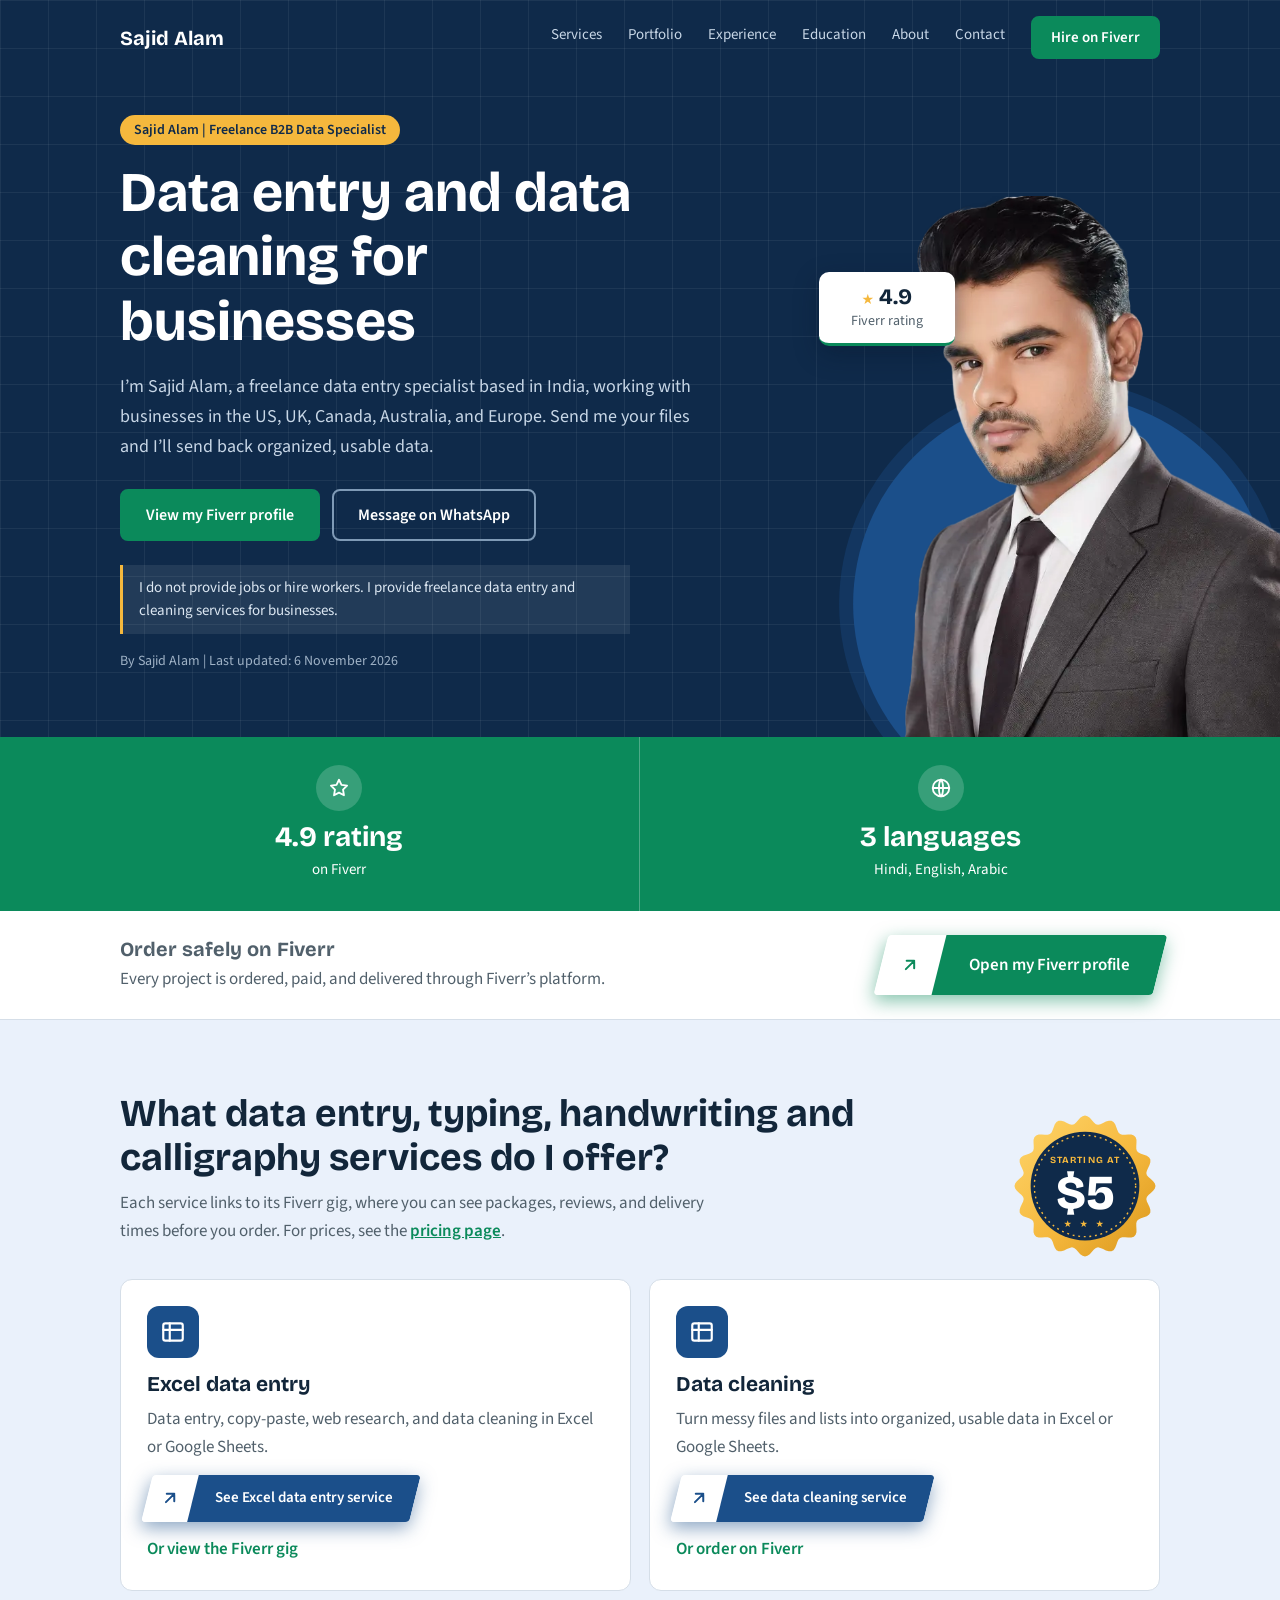
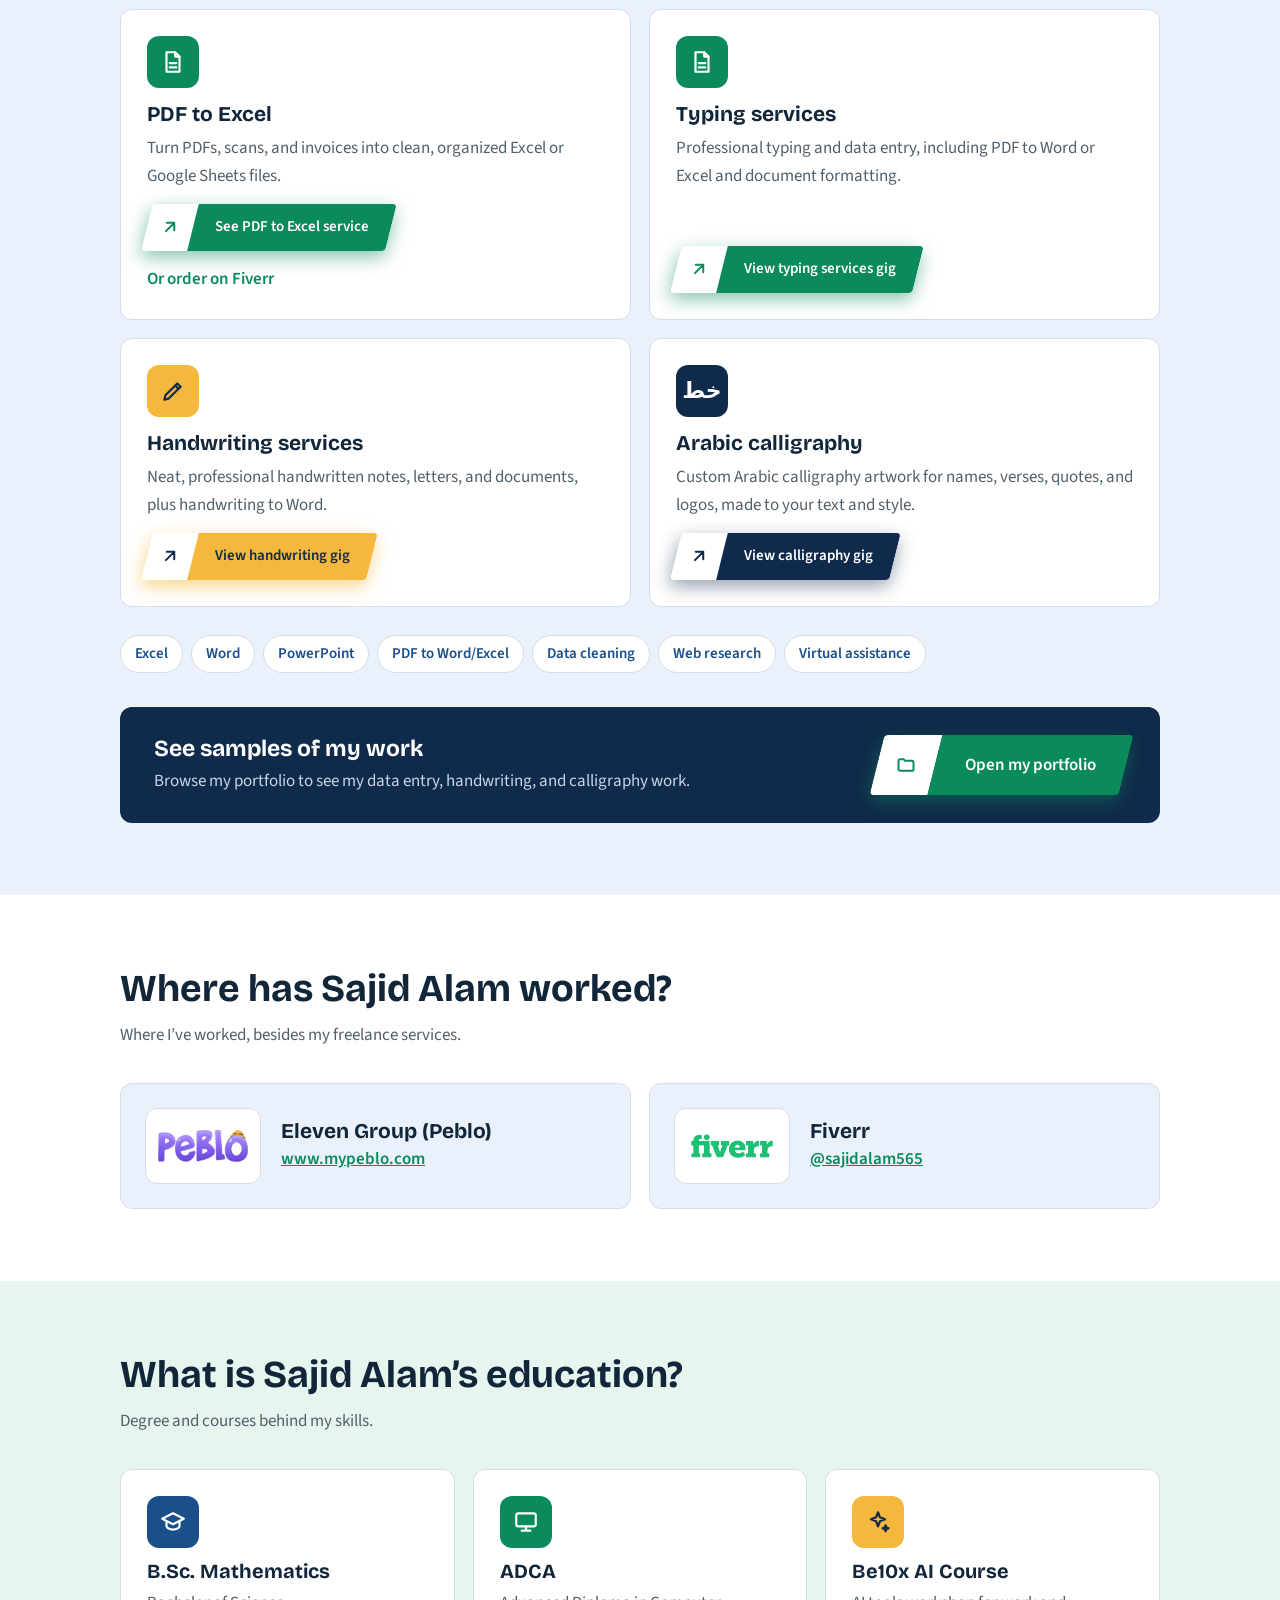
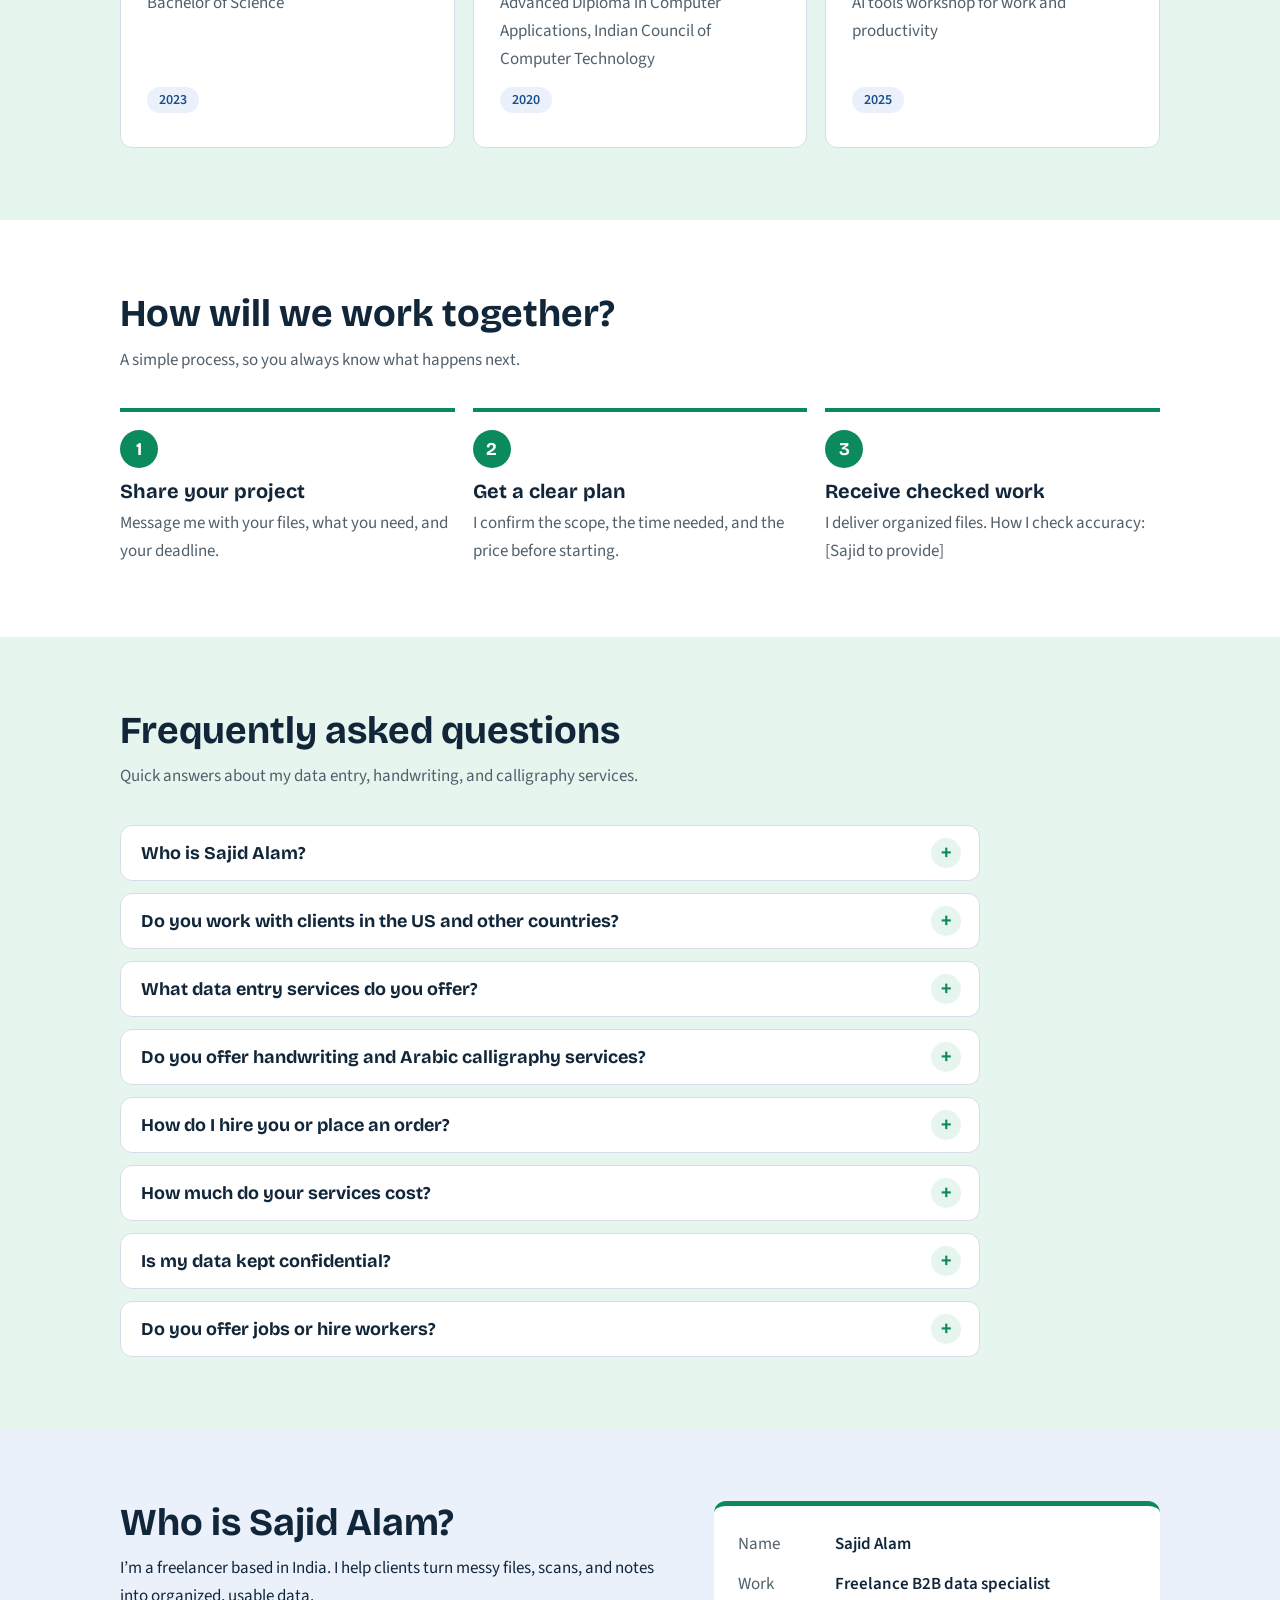
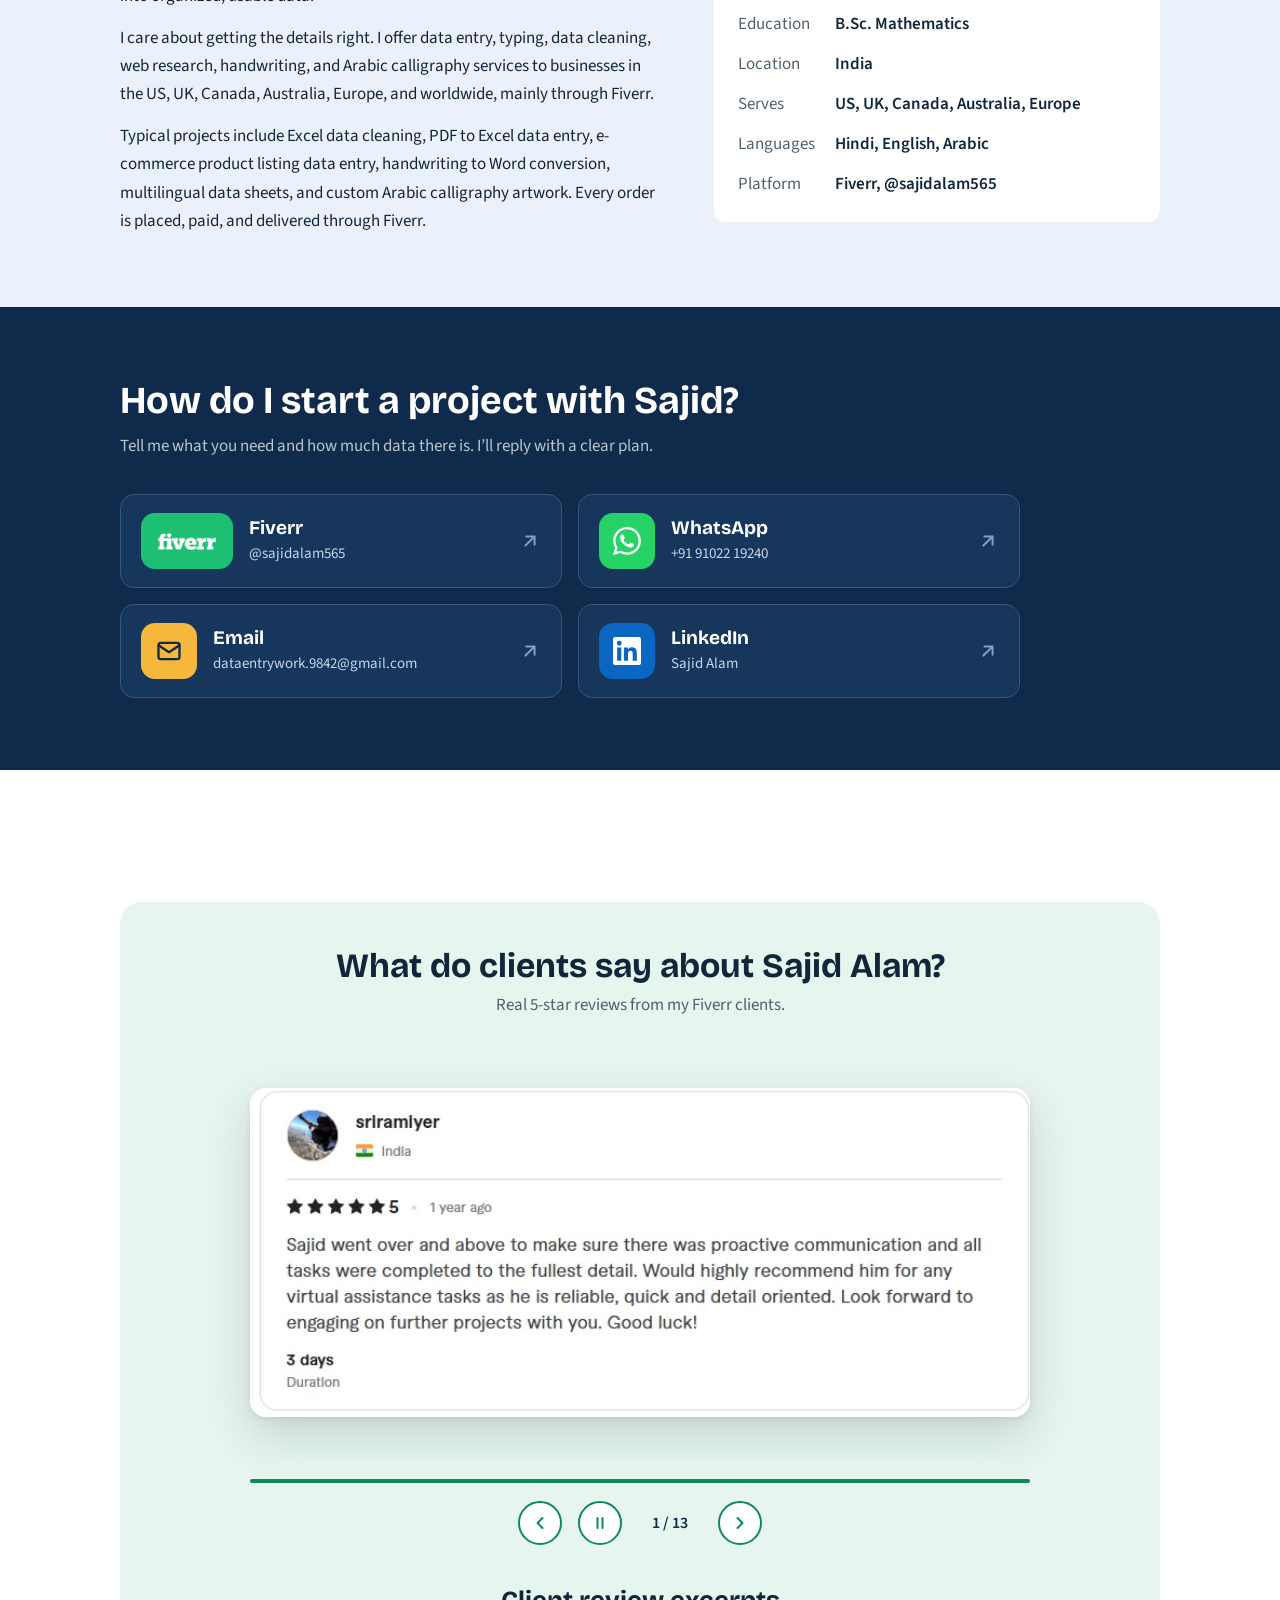
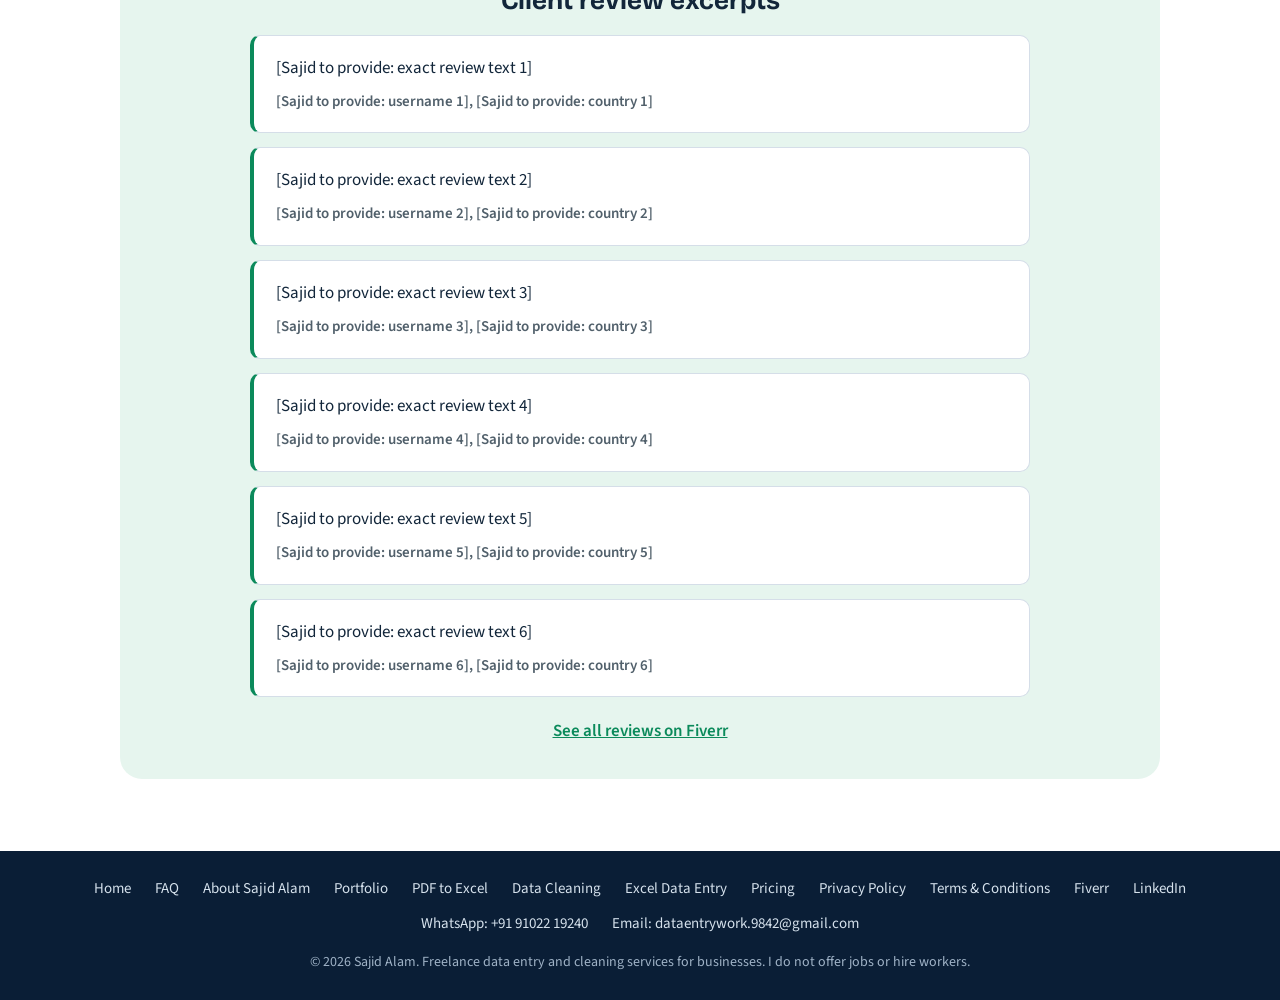
==== commit 44a5979e: "Add files via upload" ====
--- a/index.html
+++ b/index.html
@@ -23,13 +23,13 @@
 <meta property="og:image" content="https://www.dataentry.work/preview.jpg">
 <meta property="og:image:width" content="1200">
 <meta property="og:image:height" content="630">
-<meta property="og:image:alt" content="Sajid Alam, freelance B2B data specialist: data entry, typing, and Arabic calligraphy">
+<meta property="og:image:alt" content="Sajid Alam, freelance B2B data specialist">
 <meta name="twitter:card" content="summary_large_image">
 <meta name="twitter:title" content="Sajid Alam | Data Entry &amp; Data Cleaning for Businesses">
 <meta name="twitter:description" content="Freelance B2B data specialist Sajid Alam. Excel and Google Sheets data entry, PDF to Excel, data cleaning and web research for businesses.">
 <meta name="twitter:image" content="https://www.dataentry.work/preview.jpg">
 <meta name="twitter:image:alt" content="Sajid Alam, freelance B2B data specialist">
-<script type="application/ld+json">{"@context":"https://schema.org","@graph":[{"@type":"WebSite","@id":"https://www.dataentry.work/#website","url":"https://www.dataentry.work/","name":"Sajid Alam","alternateName":["Sajid Alam Data Entry","Sajid Alam Freelance Data Specialist"],"inLanguage":"en","publisher":{"@id":"https://www.dataentry.work/#person"}},{"@type":"ProfilePage","@id":"https://www.dataentry.work/#profile","url":"https://www.dataentry.work/","name":"Sajid Alam | Data Entry & Data Cleaning for Businesses","description":"Freelance B2B data specialist Sajid Alam. Excel and Google Sheets data entry, PDF to Excel, data cleaning and web research for businesses.","isPartOf":{"@id":"https://www.dataentry.work/#website"},"mainEntity":{"@id":"https://www.dataentry.work/#person"},"inLanguage":"en","dateModified":"2026-11-06","primaryImageOfPage":{"@type":"ImageObject","url":"https://www.dataentry.work/preview.jpg","width":1200,"height":630}},{"@type":"Person","@id":"https://www.dataentry.work/#person","name":"Sajid Alam","alternateName":"Sajid Alam Data Entry","jobTitle":"Freelance B2B Data Specialist","description":"Freelance data entry and data cleaning specialist offering data entry, typing, handwriting, and Arabic calligraphy services to businesses.","url":"https://www.dataentry.work/","image":"https://www.dataentry.work/img/sajid-alam-freelance-data-entry-expert.webp","sameAs":["https://www.fiverr.com/sajidalam565","https://www.linkedin.com/in/sajid-alam-93083b26a"],"address":{"@type":"PostalAddress","addressCountry":"IN"},"knowsLanguage":["Hindi","English","Arabic"],"knowsAbout":["Data entry","Data cleaning","Web research","Microsoft Excel","Typing services","Handwriting services","Arabic calligraphy"]},{"@type":"Service","@id":"https://www.dataentry.work/#service","name":"Data entry, typing, handwriting and Arabic calligraphy services","provider":{"@id":"https://www.dataentry.work/#person"},"areaServed":[{"@type":"Country","name":"United States"},{"@type":"Country","name":"United Kingdom"},{"@type":"Country","name":"Canada"},{"@type":"Country","name":"Australia"},{"@type":"Place","name":"Europe"},{"@type":"Place","name":"Worldwide"}],"serviceType":["Data entry","Data cleaning","Web research","Typing services","Handwriting services","Arabic calligraphy"],"url":"https://www.dataentry.work/","offers":{"@type":"AggregateOffer","priceCurrency":"USD","lowPrice":"5"},"hasOfferCatalog":{"@type":"OfferCatalog","name":"Services by Sajid Alam","itemListElement":[{"@type":"Offer","itemOffered":{"@type":"Service","name":"Excel data entry","description":"Fast, accurate data entry, copy-paste, web research, and data cleaning in Excel or Google Sheets.","url":"https://www.fiverr.com/sajidalam565/your-reliable-virtual-assistant-for-data-entry"}},{"@type":"Offer","itemOffered":{"@type":"Service","name":"Typing services","description":"Professional typing and data entry, including PDF to Word or Excel and document formatting.","url":"https://www.fiverr.com/sajidalam565/do-professional-typing-services"}},{"@type":"Offer","itemOffered":{"@type":"Service","name":"Handwriting services","description":"Neat, professional handwritten notes, letters, and documents, and handwriting to Word.","url":"https://www.fiverr.com/sajidalam565/write-professional-handwritten-notes-and-letters"}},{"@type":"Offer","itemOffered":{"@type":"Service","name":"Arabic calligraphy","description":"Custom Arabic calligraphy artwork for names, verses, quotes, and logos.","url":"https://www.fiverr.com/sajidalam565/design-custom-arabic-calligraphy-artwork"}}]}},{"@type":"FAQPage","@id":"https://www.dataentry.work/#faq","mainEntity":[{"@type":"Question","name":"Who is Sajid Alam?","acceptedAnswer":{"@type":"Answer","text":"I’m a freelance data entry specialist based in India, helping businesses with data entry, typing, data cleaning, web research, handwriting, and Arabic calligraphy."}},{"@type":"Question","name":"Do you work with clients in the US and other countries?","acceptedAnswer":{"@type":"Answer","text":"Yes. I’m based in India and work with businesses in the US, UK, Canada, Australia, and Europe. Orders, payment, and delivery all go through Fiverr, so you get a secure, trackable process whatever your time zone."}},{"@type":"Question","name":"What data entry services do you offer?","acceptedAnswer":{"@type":"Answer","text":"Excel and Google Sheets data entry, copy-paste work, data cleaning, web research, PDF to Word or Excel, image to Excel, typing services, document formatting, and virtual assistance."}},{"@type":"Question","name":"Do you offer handwriting and Arabic calligraphy services?","acceptedAnswer":{"@type":"Answer","text":"Yes. I write handwritten letters, notes, and documents, and I can type handwritten pages into Word. I also create custom Arabic calligraphy for names, verses, quotes, logos, and the Names of Allah. See real samples in my portfolio."}},{"@type":"Question","name":"How do I hire you or place an order?","acceptedAnswer":{"@type":"Answer","text":"Pick a service and open its gig on Fiverr, or message me on Fiverr with your project details. Every order is placed, paid, and delivered through Fiverr’s platform."}},{"@type":"Question","name":"How much do your services cost?","acceptedAnswer":{"@type":"Answer","text":"Gigs start from $5. The final price depends on how much work your project needs, and it is confirmed on Fiverr before work begins."}},{"@type":"Question","name":"Is my data kept confidential?","acceptedAnswer":{"@type":"Answer","text":"Yes. Files you send are used only for your project and kept only as long as needed. You can read the details in my Privacy Policy."}},{"@type":"Question","name":"Do you offer jobs or hire workers?","acceptedAnswer":{"@type":"Answer","text":"No. I do not provide jobs or hire workers, and I never charge registration fees. I am a freelancer who provides data entry and cleaning services for businesses."}}]}]}</script>
+<script type="application/ld+json">{"@context":"https://schema.org","@graph":[{"@type":"WebSite","@id":"https://www.dataentry.work/#website","url":"https://www.dataentry.work/","name":"Sajid Alam","alternateName":["Sajid Alam Data Entry","Sajid Alam Freelance Data Specialist"],"inLanguage":"en","publisher":{"@id":"https://www.dataentry.work/#person"}},{"@type":"ProfilePage","@id":"https://www.dataentry.work/#profile","url":"https://www.dataentry.work/","name":"Sajid Alam | Data Entry & Data Cleaning for Businesses","description":"Freelance B2B data specialist Sajid Alam. Excel and Google Sheets data entry, PDF to Excel, data cleaning and web research for businesses.","isPartOf":{"@id":"https://www.dataentry.work/#website"},"mainEntity":{"@id":"https://www.dataentry.work/#person"},"inLanguage":"en","dateModified":"2026-11-06","primaryImageOfPage":{"@type":"ImageObject","url":"https://www.dataentry.work/preview.jpg","width":1200,"height":630}},{"@type":"Person","@id":"https://www.dataentry.work/#person","name":"Sajid Alam","alternateName":"Sajid Alam Data Entry","jobTitle":"Freelance B2B Data Specialist","description":"Freelance data entry and data cleaning specialist offering data entry, typing, handwriting, and Arabic calligraphy services to businesses.","url":"https://www.dataentry.work/","image":"https://www.dataentry.work/img/sajid-alam-freelance-data-entry-expert.webp","sameAs":["https://www.fiverr.com/sajidalam565","https://www.linkedin.com/in/sajid-alam-93083b26a"],"address":{"@type":"PostalAddress","addressCountry":"IN"},"knowsLanguage":["Hindi","English","Arabic"],"knowsAbout":["Data entry","Data cleaning","Web research","Microsoft Excel","Typing services","Handwriting services","Arabic calligraphy"]},{"@type":"Service","@id":"https://www.dataentry.work/#service","name":"Data entry, typing, handwriting and Arabic calligraphy services","provider":{"@id":"https://www.dataentry.work/#person"},"areaServed":[{"@type":"Country","name":"United States"},{"@type":"Country","name":"United Kingdom"},{"@type":"Country","name":"Canada"},{"@type":"Country","name":"Australia"},{"@type":"Place","name":"Europe"},{"@type":"Place","name":"Worldwide"}],"serviceType":["Data entry","Data cleaning","Web research","Typing services","Handwriting services","Arabic calligraphy"],"url":"https://www.dataentry.work/","offers":{"@type":"AggregateOffer","priceCurrency":"USD","lowPrice":"5"},"hasOfferCatalog":{"@type":"OfferCatalog","name":"Services by Sajid Alam","itemListElement":[{"@type":"Offer","itemOffered":{"@type":"Service","name":"Excel data entry","description":"Data entry, copy-paste, web research, and data cleaning in Excel or Google Sheets.","url":"https://www.fiverr.com/sajidalam565/your-reliable-virtual-assistant-for-data-entry"}},{"@type":"Offer","itemOffered":{"@type":"Service","name":"Typing services","description":"Professional typing and data entry, including PDF to Word or Excel and document formatting.","url":"https://www.fiverr.com/sajidalam565/do-professional-typing-services"}},{"@type":"Offer","itemOffered":{"@type":"Service","name":"Handwriting services","description":"Neat, professional handwritten notes, letters, and documents, and handwriting to Word.","url":"https://www.fiverr.com/sajidalam565/write-professional-handwritten-notes-and-letters"}},{"@type":"Offer","itemOffered":{"@type":"Service","name":"Arabic calligraphy","description":"Custom Arabic calligraphy artwork for names, verses, quotes, and logos.","url":"https://www.fiverr.com/sajidalam565/design-custom-arabic-calligraphy-artwork"}}]}},{"@type":"FAQPage","@id":"https://www.dataentry.work/#faq","mainEntity":[{"@type":"Question","name":"Who is Sajid Alam?","acceptedAnswer":{"@type":"Answer","text":"I’m a freelance data entry specialist based in India, helping businesses with data entry, typing, data cleaning, web research, handwriting, and Arabic calligraphy."}},{"@type":"Question","name":"Do you work with clients in the US and other countries?","acceptedAnswer":{"@type":"Answer","text":"Yes. I’m based in India and work with businesses in the US, UK, Canada, Australia, and Europe. Orders, payment, and delivery all go through Fiverr."}},{"@type":"Question","name":"What data entry services do you offer?","acceptedAnswer":{"@type":"Answer","text":"Excel and Google Sheets data entry, copy-paste work, data cleaning, web research, PDF to Word or Excel, image to Excel, typing services, document formatting, and virtual assistance."}},{"@type":"Question","name":"Do you offer handwriting and Arabic calligraphy services?","acceptedAnswer":{"@type":"Answer","text":"Yes. I write handwritten letters, notes, and documents, and I can type handwritten pages into Word. I also create custom Arabic calligraphy for names, verses, quotes, logos, and the Names of Allah. See real samples in my portfolio."}},{"@type":"Question","name":"How do I hire you or place an order?","acceptedAnswer":{"@type":"Answer","text":"Pick a service and open its gig on Fiverr, or message me on Fiverr with your project details. Every order is placed, paid, and delivered through Fiverr’s platform."}},{"@type":"Question","name":"How much do your services cost?","acceptedAnswer":{"@type":"Answer","text":"Gigs start from $5. The final price depends on how much work your project needs, and it is confirmed on Fiverr before work begins."}},{"@type":"Question","name":"Is my data kept confidential?","acceptedAnswer":{"@type":"Answer","text":"Yes. Files you send are used only for your project and kept only as long as needed. You can read the details in my Privacy Policy."}},{"@type":"Question","name":"Do you offer jobs or hire workers?","acceptedAnswer":{"@type":"Answer","text":"No. I do not provide jobs or hire workers, and I never charge registration fees. I am a freelancer who provides data entry and cleaning services for businesses."}}]}]}</script>
 <link rel="preconnect" href="https://fonts.googleapis.com">
 <link rel="preconnect" href="https://fonts.gstatic.com" crossorigin>
 <link href="https://fonts.googleapis.com/css2?family=Bricolage+Grotesque:wght@500;700&family=Source+Sans+3:wght@400;600&display=swap" rel="stylesheet">
@@ -283,6 +283,7 @@
 .skip{position:absolute;left:-999px;top:8px;background:#fff;color:var(--navy);padding:8px 14px;border-radius:6px;z-index:200;font-weight:600}.skip:focus{left:8px}
 .sr{position:absolute;width:1px;height:1px;overflow:hidden;clip:rect(0 0 0 0);white-space:nowrap}
 h1 .chip{display:block;width:max-content;max-width:100%}
+.upd{margin-top:16px;font-size:14px;color:#9FB2C6}
 .faq{background:var(--mint)}
 .fl{max-width:860px;display:grid;gap:12px}
 .fq{background:#fff;border:1px solid var(--line);border-radius:12px;transition:box-shadow .3s,border-color .3s}
@@ -310,13 +311,14 @@
 <div id="top" class="hero">
 <div class="wrap">
 <div class="hero-text">
-<h1><span class="chip">Sajid Alam | Freelance B2B Data Specialist</span><span class="sr">: </span>Data entry that’s accurate, clean, and ready to use</h1>
-<p class="lead">I’m Sajid Alam, a freelance data entry specialist based in India, working with businesses in the US, UK, Canada, Australia, and Europe. Send me your files and I’ll send back tidy, error-checked work.</p>
+<h1><span class="chip">Sajid Alam | Freelance B2B Data Specialist</span><span class="sr">: </span>Data entry and data cleaning for businesses</h1>
+<p class="lead">I’m Sajid Alam, a freelance data entry specialist based in India, working with businesses in the US, UK, Canada, Australia, and Europe. Send me your files and I’ll send back organized, usable data.</p>
 <div class="btns">
 <a data-track="fiverr" class="btn" href="https://www.fiverr.com/sajidalam565" rel="me">View my Fiverr profile</a>
 <a data-track="whatsapp" class="btn o" href="https://wa.me/919102219240?text=Hi%20Sajid%2C%20I%20found%20your%20website%20and%20need%20help%20with%20a%20project.">Message on WhatsApp</a>
 </div>
 <p class="note"><span>I do not provide jobs or hire workers. I provide freelance data entry and cleaning services for businesses.</span></p>
+<p class="upd">By Sajid Alam | Last updated: <time datetime="2026-11-06">6 November 2026</time></p>
 </div>
 </div>
 <div class="portrait">
@@ -344,11 +346,11 @@
 
 <section id="services" class="services">
 <div class="wrap">
-<div class="shead"><div><h2>Data entry, typing, handwriting &amp; calligraphy services</h2>
+<div class="shead"><div><h2>What data entry, typing, handwriting and calligraphy services do I offer?</h2>
 <p class="sub">Each service links to its Fiverr gig, where you can see packages, reviews, and delivery times before you order. For prices, see the <a href="/pricing" style="color:var(--green);font-weight:600">pricing page</a>.</p></div>
 <div class="start5"><svg viewBox="0 0 160 160" role="img" aria-label="Services starting at 5 dollars"><defs><linearGradient id="gd" x1="0" y1="0" x2="1" y2="1"><stop offset="0" stop-color="#FFD66B"/><stop offset=".55" stop-color="#F5B83D"/><stop offset="1" stop-color="#D9961B"/></linearGradient></defs><path d="M155.2,80.0 L154.5,82.6 L152.7,85.1 L150.2,87.4 L147.7,89.5 L146.0,91.6 L145.4,93.9 L146.0,96.4 L147.3,99.3 L148.8,102.3 L149.7,105.4 L149.7,108.2 L148.4,110.4 L145.9,112.2 L142.8,113.4 L139.7,114.4 L137.1,115.7 L135.4,117.4 L134.7,119.7 L134.7,122.7 L134.9,126.1 L134.9,129.4 L134.0,132.1 L132.1,134.0 L129.4,134.9 L126.1,134.9 L122.7,134.7 L119.7,134.7 L117.4,135.4 L115.7,137.1 L114.5,139.7 L113.4,142.8 L112.2,145.9 L110.4,148.4 L108.2,149.7 L105.4,149.7 L102.3,148.8 L99.3,147.3 L96.4,146.0 L93.9,145.4 L91.6,146.0 L89.5,147.7 L87.4,150.2 L85.1,152.7 L82.6,154.5 L80.0,155.2 L77.4,154.5 L74.9,152.7 L72.6,150.2 L70.5,147.7 L68.4,146.0 L66.1,145.4 L63.6,146.0 L60.7,147.3 L57.7,148.8 L54.6,149.7 L51.8,149.7 L49.6,148.4 L47.8,145.9 L46.6,142.8 L45.6,139.7 L44.3,137.1 L42.6,135.4 L40.3,134.7 L37.3,134.7 L33.9,134.9 L30.6,134.9 L27.9,134.0 L26.0,132.1 L25.1,129.4 L25.1,126.1 L25.3,122.7 L25.3,119.7 L24.6,117.4 L22.9,115.7 L20.3,114.4 L17.2,113.4 L14.1,112.2 L11.6,110.4 L10.3,108.2 L10.3,105.4 L11.2,102.3 L12.7,99.3 L14.0,96.4 L14.6,93.9 L14.0,91.6 L12.3,89.5 L9.8,87.4 L7.3,85.1 L5.5,82.6 L4.8,80.0 L5.5,77.4 L7.3,74.9 L9.8,72.6 L12.3,70.5 L14.0,68.4 L14.6,66.1 L14.0,63.6 L12.7,60.7 L11.2,57.7 L10.3,54.6 L10.3,51.8 L11.6,49.6 L14.1,47.8 L17.2,46.6 L20.3,45.5 L22.9,44.3 L24.6,42.6 L25.3,40.3 L25.3,37.3 L25.1,33.9 L25.1,30.6 L26.0,27.9 L27.9,26.0 L30.6,25.1 L33.9,25.1 L37.3,25.3 L40.3,25.3 L42.6,24.6 L44.3,22.9 L45.5,20.3 L46.6,17.2 L47.8,14.1 L49.6,11.6 L51.8,10.3 L54.6,10.3 L57.7,11.2 L60.7,12.7 L63.6,14.0 L66.1,14.6 L68.4,14.0 L70.5,12.3 L72.6,9.8 L74.9,7.3 L77.4,5.5 L80.0,4.8 L82.6,5.5 L85.1,7.3 L87.4,9.8 L89.5,12.3 L91.6,14.0 L93.9,14.6 L96.4,14.0 L99.3,12.7 L102.3,11.2 L105.4,10.3 L108.2,10.3 L110.4,11.6 L112.2,14.1 L113.4,17.2 L114.5,20.3 L115.7,22.9 L117.4,24.6 L119.7,25.3 L122.7,25.3 L126.1,25.1 L129.4,25.1 L132.1,26.0 L134.0,27.9 L134.9,30.6 L134.9,33.9 L134.7,37.3 L134.7,40.3 L135.4,42.6 L137.1,44.3 L139.7,45.5 L142.8,46.6 L145.9,47.8 L148.4,49.6 L149.7,51.8 L149.7,54.6 L148.8,57.7 L147.3,60.7 L146.0,63.6 L145.4,66.1 L146.0,68.4 L147.7,70.5 L150.2,72.6 L152.7,74.9 L154.5,77.4Z" fill="url(#gd)"/><circle cx="80" cy="80" r="58" fill="#0F2A4A"/><circle cx="80" cy="80" r="54" fill="none" stroke="#F5B83D" stroke-width="1.5" stroke-dasharray="2 4"/><text x="80" y="55" text-anchor="middle" font-size="10" font-weight="700" letter-spacing="1.2" fill="#F5B83D">STARTING AT</text><text x="80" y="104" text-anchor="middle" font-size="52" font-weight="800" fill="#fff">$5</text><text x="80" y="124" text-anchor="middle" font-size="10" letter-spacing="3" fill="#F5B83D">&#9733; &#9733; &#9733;</text></svg></div></div>
 <div class="cards">
-<div class="card"><div class="ic a"><svg viewBox="0 0 24 24" aria-hidden="true"><rect x="3" y="4" width="18" height="16" rx="2"/><path d="M3 10h18M9 4v16"/></svg></div><h3>Excel data entry</h3><p>Fast, accurate data entry, copy-paste, web research, and data cleaning in Excel or Google Sheets.</p><a class="gig gc-a" href="/excel-data-entry"><span class="gi"><svg viewBox="0 0 24 24" aria-hidden="true"><path d="M7 17L17 7M8 7h9v9"/></svg></span><span class="gt"><b>See Excel data entry service</b></span></a><a data-track="fiverr" style="align-self:flex-start" href="https://www.fiverr.com/sajidalam565/your-reliable-virtual-assistant-for-data-entry">Or view the Fiverr gig</a></div>
+<div class="card"><div class="ic a"><svg viewBox="0 0 24 24" aria-hidden="true"><rect x="3" y="4" width="18" height="16" rx="2"/><path d="M3 10h18M9 4v16"/></svg></div><h3>Excel data entry</h3><p>Data entry, copy-paste, web research, and data cleaning in Excel or Google Sheets.</p><a class="gig gc-a" href="/excel-data-entry"><span class="gi"><svg viewBox="0 0 24 24" aria-hidden="true"><path d="M7 17L17 7M8 7h9v9"/></svg></span><span class="gt"><b>See Excel data entry service</b></span></a><a data-track="fiverr" style="align-self:flex-start" href="https://www.fiverr.com/sajidalam565/your-reliable-virtual-assistant-for-data-entry">Or view the Fiverr gig</a></div>
 <div class="card"><div class="ic a"><svg viewBox="0 0 24 24" aria-hidden="true"><rect x="3" y="4" width="18" height="16" rx="2"/><path d="M3 10h18M9 4v16"/></svg></div><h3>Data cleaning</h3><p>Turn messy files and lists into organized, usable data in Excel or Google Sheets.</p><a class="gig gc-a" href="/data-cleaning"><span class="gi"><svg viewBox="0 0 24 24" aria-hidden="true"><path d="M7 17L17 7M8 7h9v9"/></svg></span><span class="gt"><b>See data cleaning service</b></span></a><a data-track="fiverr" style="align-self:flex-start" href="https://www.fiverr.com/sajidalam565" rel="me">Or order on Fiverr</a></div>
 <div class="card"><div class="ic b"><svg viewBox="0 0 24 24" aria-hidden="true"><path d="M6 3h8l4 4v14H6z"/><path d="M14 3v4h4M9 13h6M9 17h6"/></svg></div><h3>PDF to Excel</h3><p>Turn PDFs, scans, and invoices into clean, organized Excel or Google Sheets files.</p><a class="gig gc-b" href="/pdf-to-excel"><span class="gi"><svg viewBox="0 0 24 24" aria-hidden="true"><path d="M7 17L17 7M8 7h9v9"/></svg></span><span class="gt"><b>See PDF to Excel service</b></span></a><a data-track="fiverr" style="align-self:flex-start" href="https://www.fiverr.com/sajidalam565" rel="me">Or order on Fiverr</a></div>
 <div class="card"><div class="ic b"><svg viewBox="0 0 24 24" aria-hidden="true"><path d="M6 3h8l4 4v14H6z"/><path d="M14 3v4h4M9 13h6M9 17h6"/></svg></div><h3>Typing services</h3><p>Professional typing and data entry, including PDF to Word or Excel and document formatting.</p><a data-track="fiverr" class="gig gc-b" href="https://www.fiverr.com/sajidalam565/do-professional-typing-services"><span class="gi"><svg viewBox="0 0 24 24" aria-hidden="true"><path d="M7 17L17 7M8 7h9v9"/></svg></span><span class="gt"><b>View typing services gig</b></span></a></div>
@@ -365,7 +367,7 @@
 
 <section id="experience" class="exp">
 <div class="wrap">
-<h2>Experience</h2>
+<h2>Where has Sajid Alam worked?</h2>
 <p class="sub">Where I’ve worked, besides my freelance services.</p>
 <div class="exps">
 <div class="job"><div class="lt"><img src="/img/peblo-logo.webp" width="312" height="118" loading="lazy" decoding="async" alt="Peblo logo"></div><div><h3>Eleven Group (Peblo)</h3><a href="https://www.mypeblo.com" rel="noopener">www.mypeblo.com</a></div></div>
@@ -376,7 +378,7 @@
 
 <section id="education" class="edu-s">
 <div class="wrap">
-<h2>Education</h2>
+<h2>What is Sajid Alam’s education?</h2>
 <p class="sub">Degree and courses behind my skills.</p>
 <div class="edus">
 <div class="edu"><div class="ic a"><svg viewBox="0 0 24 24" aria-hidden="true"><path d="M2 9l10-5 10 5-10 5z"/><path d="M6 11.5V16c0 1.5 3 3 6 3s6-1.5 6-3v-4.5"/></svg></div><h3>B.Sc. Mathematics</h3><p>Bachelor of Science</p><em class="dur">2023</em></div>
@@ -388,12 +390,12 @@
 
 <section id="how" class="how">
 <div class="wrap">
-<h2>How we’ll work together</h2>
+<h2>How will we work together?</h2>
 <p class="sub">A simple process, so you always know what happens next.</p>
 <div class="steps">
 <div class="step"><i>1</i><h3>Share your project</h3><p>Message me with your files, what you need, and your deadline.</p></div>
 <div class="step"><i>2</i><h3>Get a clear plan</h3><p>I confirm the scope, the time needed, and the price before starting.</p></div>
-<div class="step"><i>3</i><h3>Receive checked work</h3><p>I deliver organized files, reviewed for errors, and fix anything you flag.</p></div>
+<div class="step"><i>3</i><h3>Receive checked work</h3><p>I deliver organized files. How I check accuracy: [Sajid to provide]</p></div>
 </div>
 </div>
 </section>
@@ -404,7 +406,7 @@
 <p class="sub">Quick answers about my data entry, handwriting, and calligraphy services.</p>
 <div class="fl">
 <details class="fq"><summary>Who is Sajid Alam?</summary><div class="fa"><p>I’m a freelance data entry specialist based in India, helping businesses with data entry, typing, data cleaning, web research, handwriting, and Arabic calligraphy.</p></div></details>
-<details class="fq"><summary>Do you work with clients in the US and other countries?</summary><div class="fa"><p>Yes. I’m based in India and work with businesses in the US, UK, Canada, Australia, and Europe. Orders, payment, and delivery all go through Fiverr, so you get a secure, trackable process whatever your time zone.</p></div></details>
+<details class="fq"><summary>Do you work with clients in the US and other countries?</summary><div class="fa"><p>Yes. I’m based in India and work with businesses in the US, UK, Canada, Australia, and Europe. Orders, payment, and delivery all go through Fiverr.</p></div></details>
 <details class="fq"><summary>What data entry services do you offer?</summary><div class="fa"><p>Excel and Google Sheets data entry, copy-paste work, data cleaning, web research, PDF to Word or Excel, image to Excel, typing services, document formatting, and virtual assistance.</p></div></details>
 <details class="fq"><summary>Do you offer handwriting and Arabic calligraphy services?</summary><div class="fa"><p>Yes. I write handwritten letters, notes, and documents, and I can type handwritten pages into Word. I also create custom Arabic calligraphy for names, verses, quotes, logos, and the Names of Allah. See real samples in my portfolio.</p></div></details>
 <details class="fq"><summary>How do I hire you or place an order?</summary><div class="fa"><p>Pick a service and open its gig on Fiverr, or message me on Fiverr with your project details. Every order is placed, paid, and delivered through Fiverr’s platform.</p></div></details>
@@ -418,10 +420,10 @@
 <section id="about" class="about">
 <div class="wrap">
 <div>
-<h2>About me</h2>
+<h2>Who is Sajid Alam?</h2>
 <p>I’m a freelancer based in India. I help clients turn messy files, scans, and notes into organized, usable data.</p>
-<p>I care about getting the details right, and I answer messages quickly. I offer data entry, typing, data cleaning, web research, handwriting, and Arabic calligraphy services to businesses in the US, UK, Canada, Australia, Europe, and worldwide, mainly through Fiverr.</p>
-<p>Typical projects include Excel data cleaning, PDF to Excel data entry, e-commerce product listing data entry, handwriting to Word conversion, multilingual data sheets, and custom Arabic calligraphy artwork. Every order is delivered through Fiverr, so you get clear communication, secure payment, and on-time delivery.</p>
+<p>I care about getting the details right. I offer data entry, typing, data cleaning, web research, handwriting, and Arabic calligraphy services to businesses in the US, UK, Canada, Australia, Europe, and worldwide, mainly through Fiverr.</p>
+<p>Typical projects include Excel data cleaning, PDF to Excel data entry, e-commerce product listing data entry, handwriting to Word conversion, multilingual data sheets, and custom Arabic calligraphy artwork. Every order is placed, paid, and delivered through Fiverr.</p>
 </div>
 <dl class="info">
 <dt>Name</dt><dd>Sajid Alam</dd>
@@ -437,7 +439,7 @@
 
 <section id="contact" class="contact">
 <div class="wrap">
-<h2>Let’s talk about your project</h2>
+<h2>How do I start a project with Sajid?</h2>
 <p class="sub">Tell me what you need and how much data there is. I’ll reply with a clear plan.</p>
 <div class="ctg">
 <a data-track="fiverr" class="ct" href="https://www.fiverr.com/sajidalam565" rel="me"><span class="ti t-fiv"><span class="fiv" role="img" aria-label="Fiverr"></span></span><span class="tx"><b>Fiverr</b><span>@sajidalam565</span></span><span class="go"><svg viewBox="0 0 24 24" fill="none" stroke="currentColor" stroke-width="2.2" stroke-linecap="round" stroke-linejoin="round" aria-hidden="true"><path d="M7 17L17 7M8 7h9v9"/></svg></span></a>
@@ -450,7 +452,7 @@
 
 <section id="achievement" class="lv2">
 <div class="wrap"><div class="rvw">
-<h3 class="rvh">What my clients say</h3>
+<h2 class="rvh">What do clients say about Sajid Alam?</h2>
 <p class="rsub">Real 5-star reviews from my Fiverr clients.</p>
 <div class="rcar" role="region" aria-roledescription="carousel" aria-label="Fiverr client reviews">
 <div class="rtrack"><figure class="rs on"><img src="/img/fiverr-client-review-01.webp" width="722" height="305" loading="lazy" decoding="async" alt="5-star Fiverr review by sriramiyer (India): praising proactive communication and detail-oriented virtual assistance"></figure><figure class="rs"><img src="/img/fiverr-client-review-02.webp" width="722" height="231" loading="lazy" decoding="async" alt="5-star Fiverr review by aquiroz23 (United States): great job, will continue using"></figure><figure class="rs"><img src="/img/fiverr-client-review-03.webp" width="727" height="382" loading="lazy" decoding="async" alt="5-star Fiverr review by wageringman (Costa Rica): excellent work on nearly 800 entries, with accuracy and kind communication"></figure><figure class="rs"><img src="/img/fiverr-client-review-04.webp" width="720" height="227" loading="lazy" decoding="async" alt="5-star Fiverr review by karinejean03 (United States): perfect service"></figure><figure class="rs"><img src="/img/fiverr-client-review-05.webp" width="717" height="356" loading="lazy" decoding="async" alt="5-star Fiverr review by natealbaugh (United States): a well-organised web data list with zero mistakes found"></figure><figure class="rs"><img src="/img/fiverr-client-review-06.webp" width="725" height="232" loading="lazy" decoding="async" alt="5-star Fiverr review by somiwandi (South Africa): work done well and delivered on time"></figure><figure class="rs"><img src="/img/fiverr-client-review-07.webp" width="731" height="305" loading="lazy" decoding="async" alt="5-star Fiverr review by dvtx88 (United States): great job following instructions with close attention to detail"></figure><figure class="rs"><img src="/img/fiverr-client-review-08.webp" width="722" height="227" loading="lazy" decoding="async" alt="5-star Fiverr review by xiangkalz (United States): awesome work"></figure><figure class="rs"><img src="/img/fiverr-client-review-09.webp" width="717" height="257" loading="lazy" decoding="async" alt="5-star Fiverr review by whunter1975 (United States): automated a complicated project and went the extra mile"></figure><figure class="rs"><img src="/img/fiverr-client-review-10.webp" width="722" height="277" loading="lazy" decoding="async" alt="5-star Fiverr review by tomvedder (United States): worked hard and delivered in a timely fashion"></figure><figure class="rs"><img src="/img/fiverr-client-review-11.webp" width="712" height="326" loading="lazy" decoding="async" alt="5-star Fiverr review by dvtx88 (United States): excellent work, hired again for the rest of the project"></figure><figure class="rs"><img src="/img/fiverr-client-review-12.webp" width="722" height="232" loading="lazy" decoding="async" alt="5-star Fiverr review by ultiself (United States): excellent work, all wishes taken into account"></figure><figure class="rs"><img src="/img/fiverr-client-review-13.webp" width="722" height="252" loading="lazy" decoding="async" alt="5-star Fiverr review by chuckladouceur (United States): responsive, asks questions to understand the job"></figure></div>
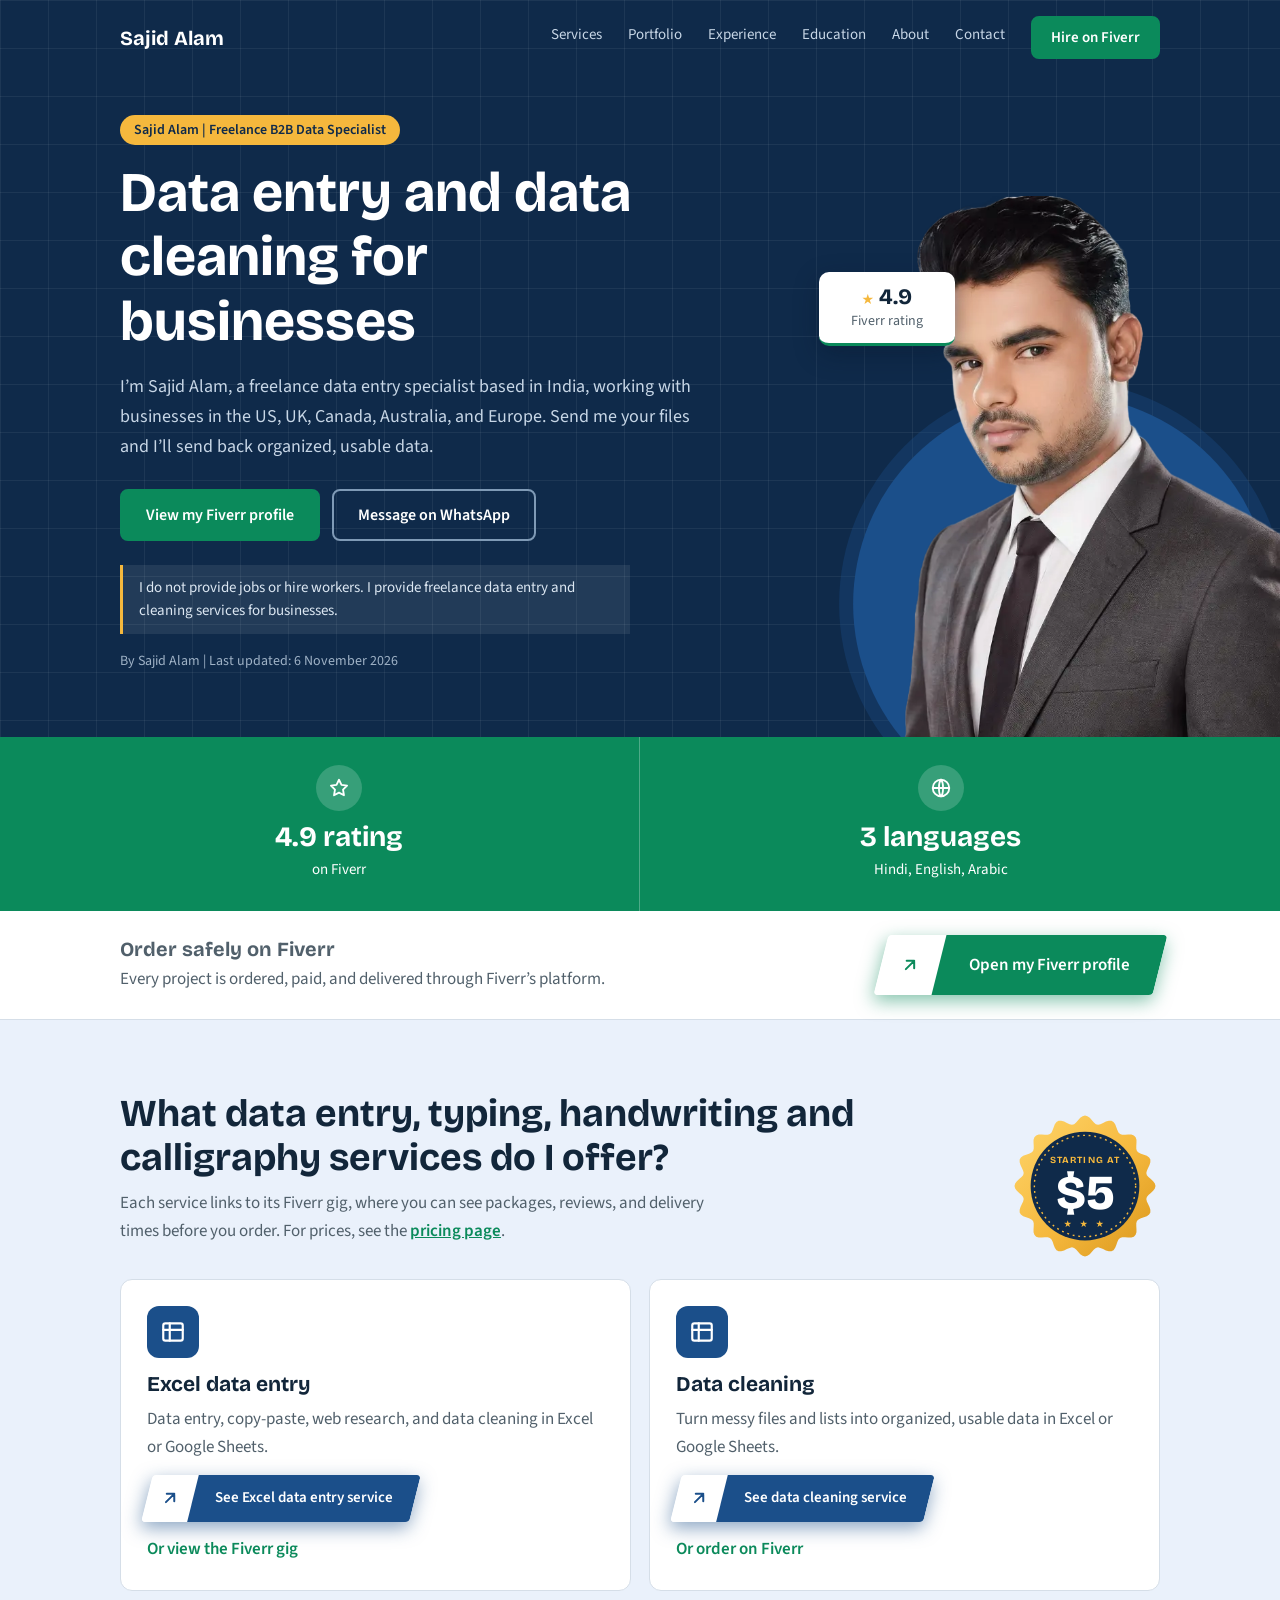
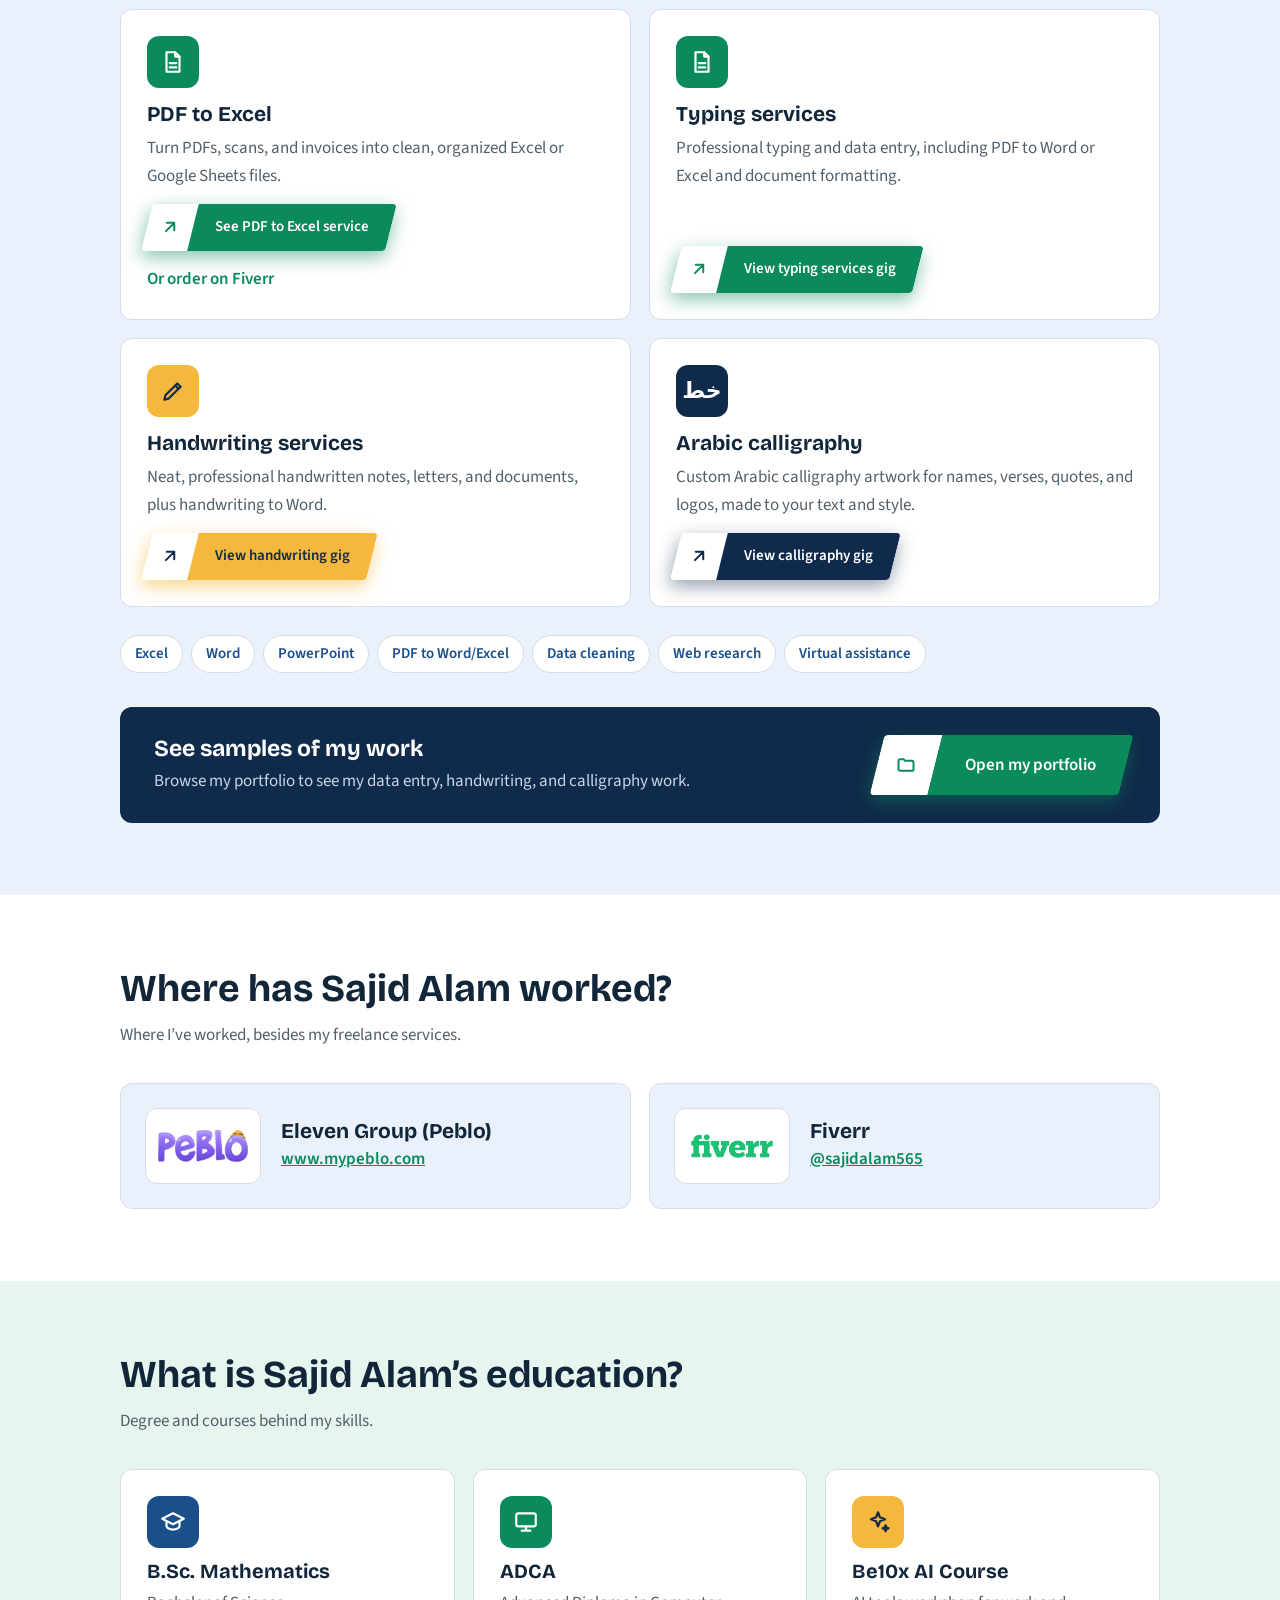
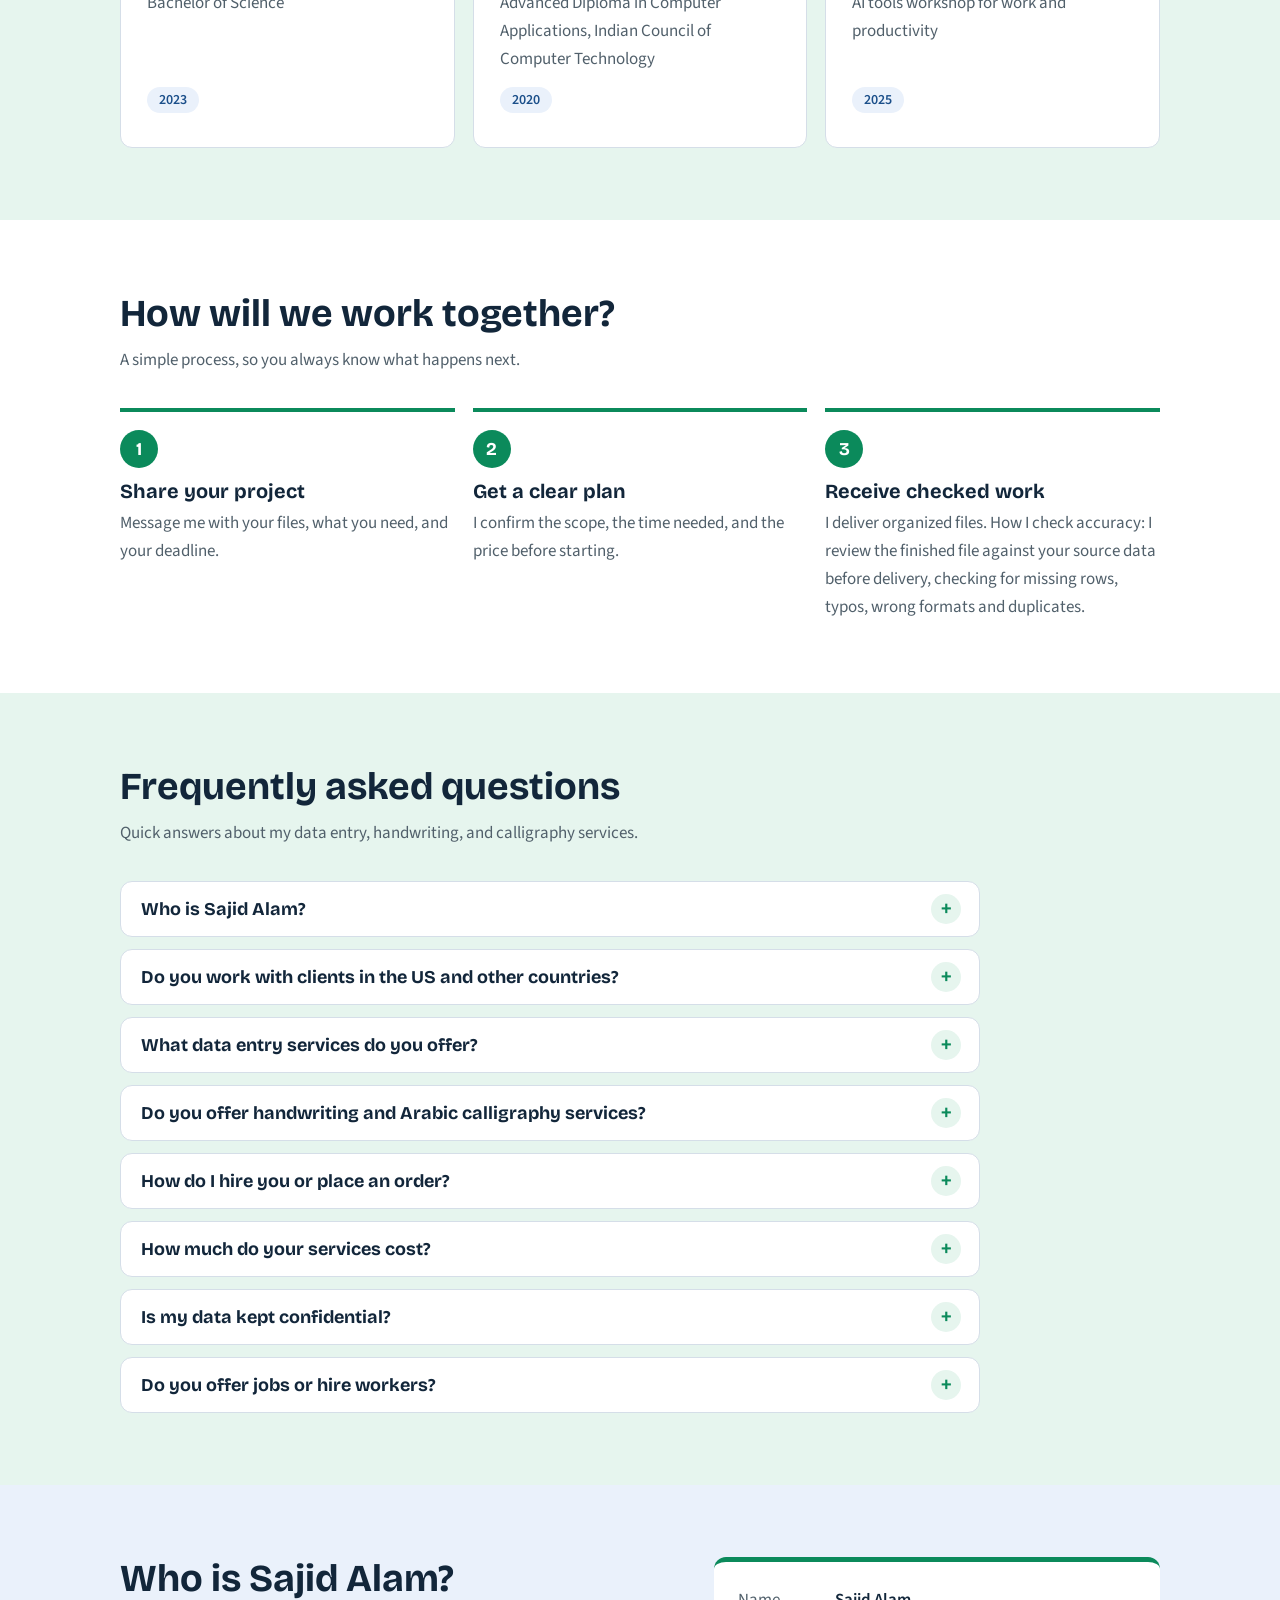
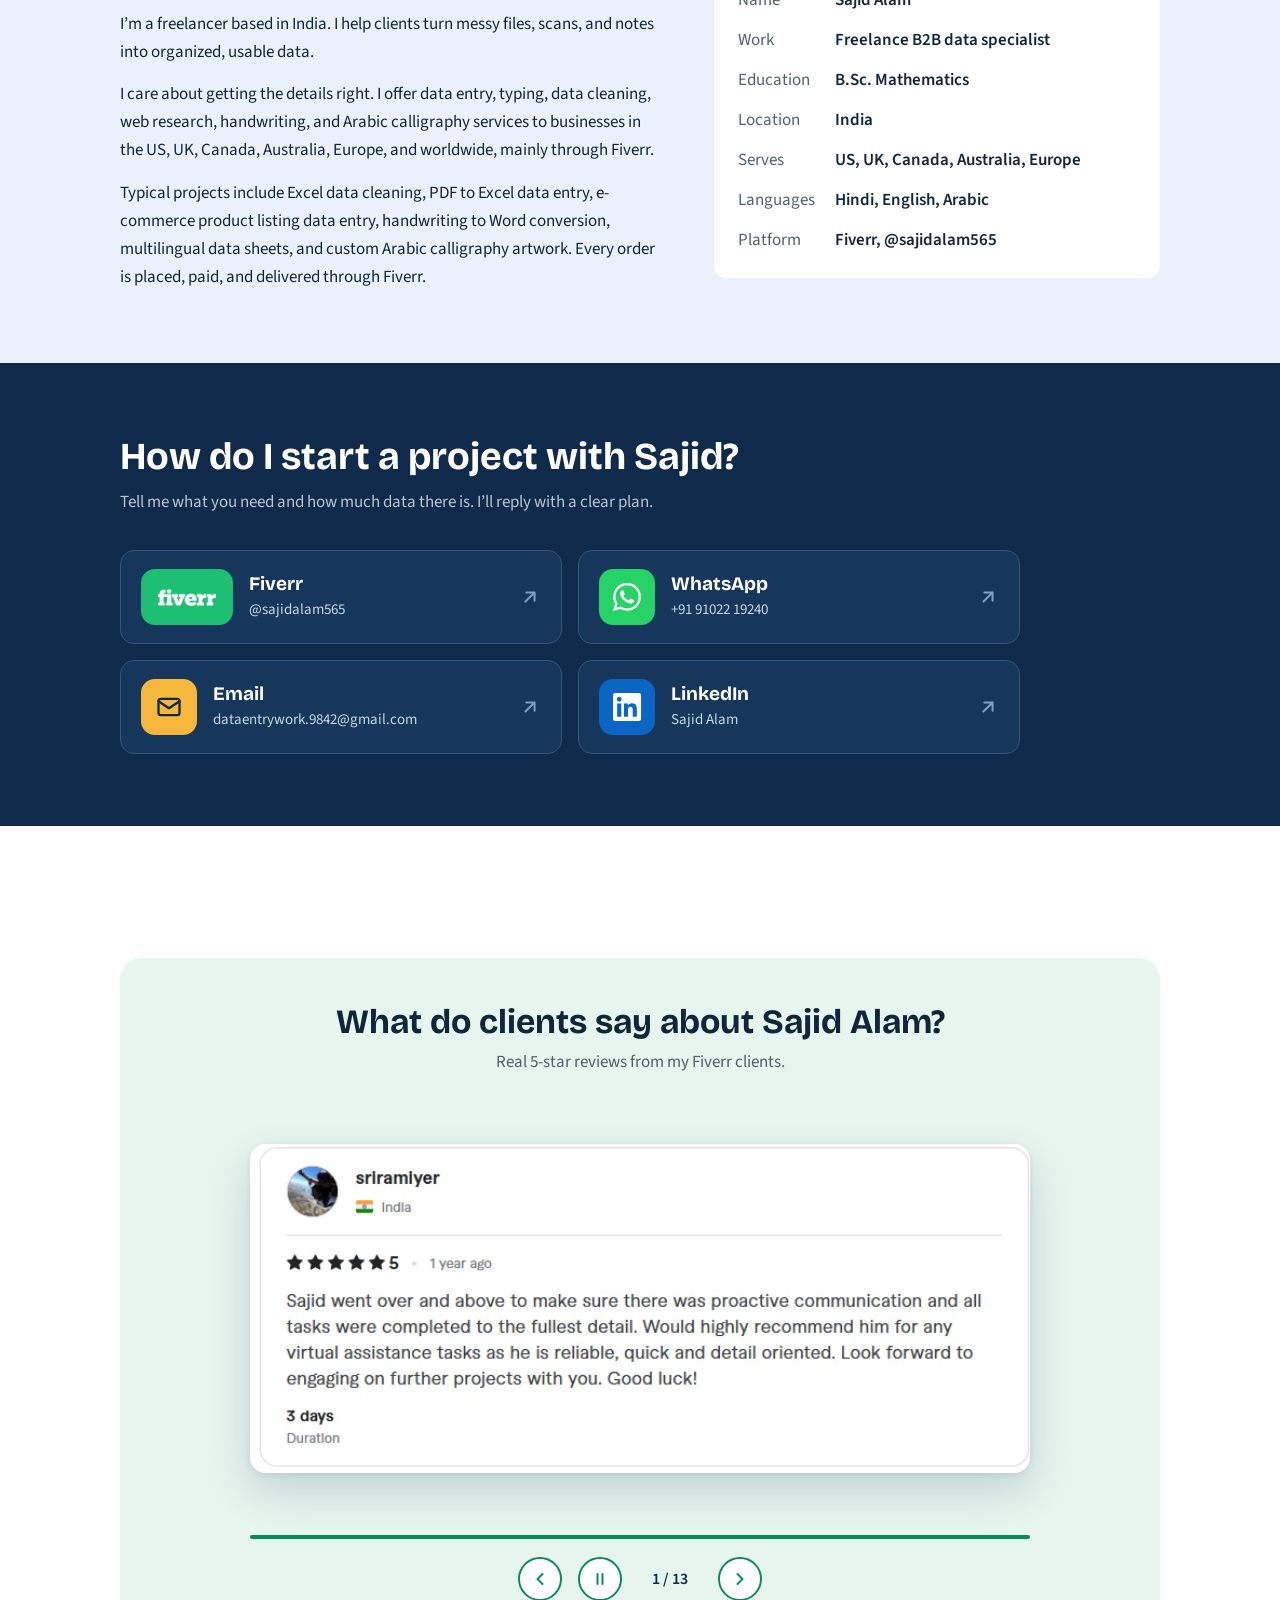
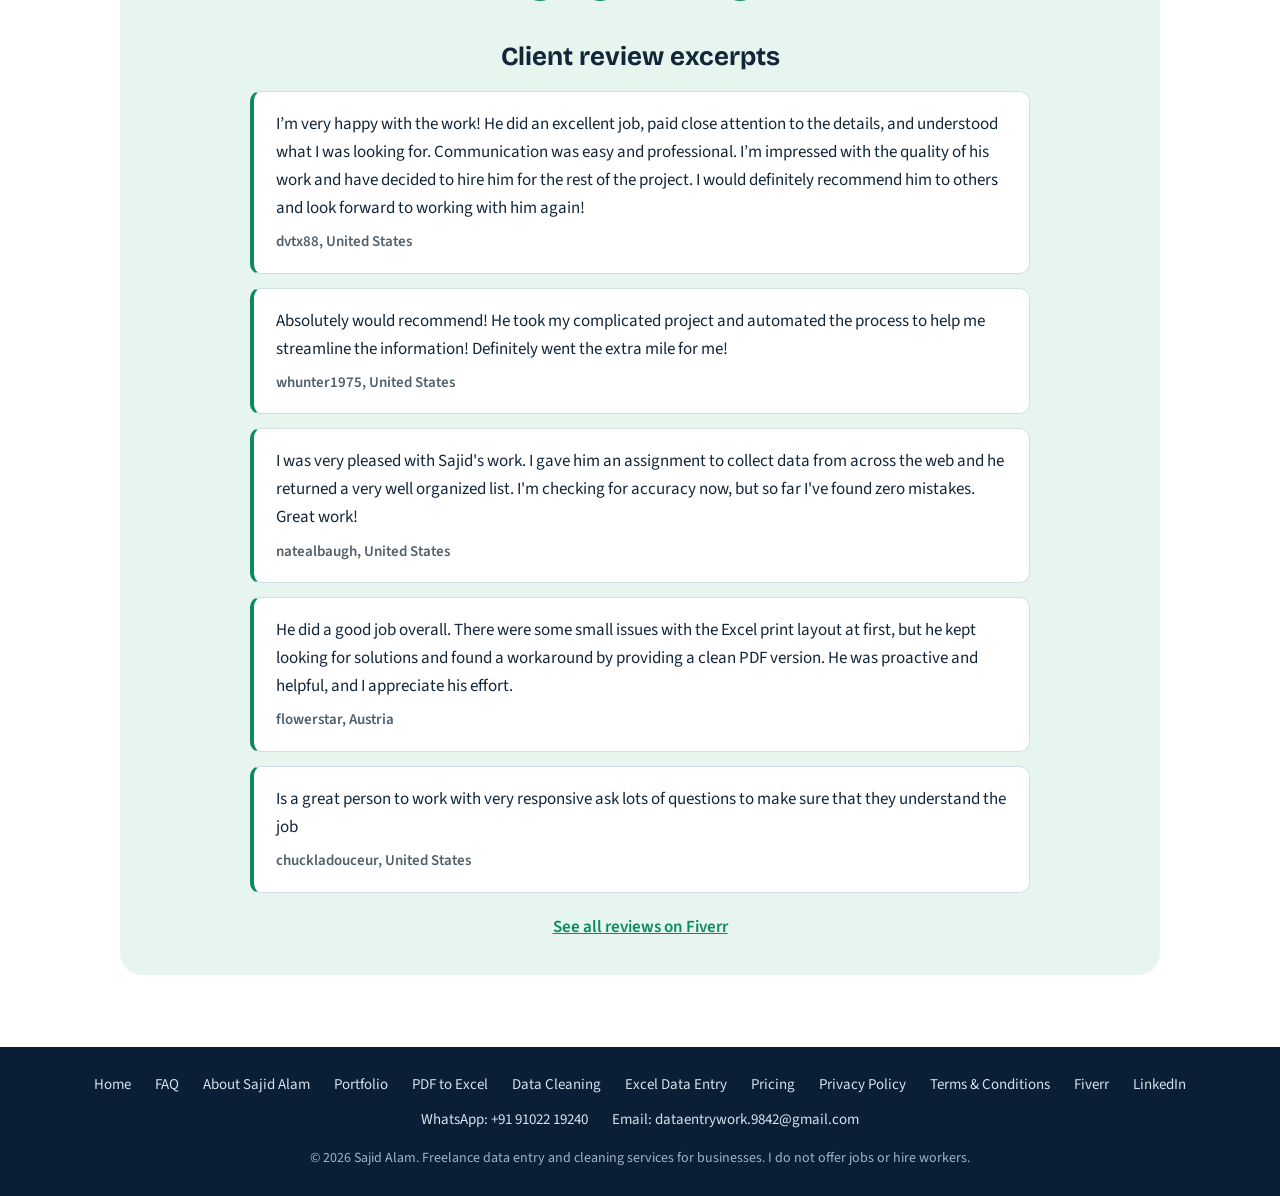
==== commit 6fbea400: "Add files via upload" ====
--- a/index.html
+++ b/index.html
@@ -395,7 +395,7 @@
 <div class="steps">
 <div class="step"><i>1</i><h3>Share your project</h3><p>Message me with your files, what you need, and your deadline.</p></div>
 <div class="step"><i>2</i><h3>Get a clear plan</h3><p>I confirm the scope, the time needed, and the price before starting.</p></div>
-<div class="step"><i>3</i><h3>Receive checked work</h3><p>I deliver organized files. How I check accuracy: [Sajid to provide]</p></div>
+<div class="step"><i>3</i><h3>Receive checked work</h3><p>I deliver organized files. How I check accuracy: I review the finished file against your source data before delivery, checking for missing rows, typos, wrong formats and duplicates.</p></div>
 </div>
 </div>
 </section>
@@ -463,12 +463,11 @@
 <div class="rex">
 <h4>Client review excerpts</h4>
 <ul>
-<li><blockquote><p>[Sajid to provide: exact review text 1]</p></blockquote><p class="rby">[Sajid to provide: username 1], [Sajid to provide: country 1]</p></li>
-<li><blockquote><p>[Sajid to provide: exact review text 2]</p></blockquote><p class="rby">[Sajid to provide: username 2], [Sajid to provide: country 2]</p></li>
-<li><blockquote><p>[Sajid to provide: exact review text 3]</p></blockquote><p class="rby">[Sajid to provide: username 3], [Sajid to provide: country 3]</p></li>
-<li><blockquote><p>[Sajid to provide: exact review text 4]</p></blockquote><p class="rby">[Sajid to provide: username 4], [Sajid to provide: country 4]</p></li>
-<li><blockquote><p>[Sajid to provide: exact review text 5]</p></blockquote><p class="rby">[Sajid to provide: username 5], [Sajid to provide: country 5]</p></li>
-<li><blockquote><p>[Sajid to provide: exact review text 6]</p></blockquote><p class="rby">[Sajid to provide: username 6], [Sajid to provide: country 6]</p></li>
+<li><blockquote><p>I’m very happy with the work! He did an excellent job, paid close attention to the details, and understood what I was looking for. Communication was easy and professional. I’m impressed with the quality of his work and have decided to hire him for the rest of the project. I would definitely recommend him to others and look forward to working with him again!</p></blockquote><p class="rby">dvtx88, United States</p></li>
+<li><blockquote><p>Absolutely would recommend! He took my complicated project and automated the process to help me streamline the information! Definitely went the extra mile for me!</p></blockquote><p class="rby">whunter1975, United States</p></li>
+<li><blockquote><p>I was very pleased with Sajid's work. I gave him an assignment to collect data from across the web and he returned a very well organized list. I'm checking for accuracy now, but so far I've found zero mistakes. Great work!</p></blockquote><p class="rby">natealbaugh, United States</p></li>
+<li><blockquote><p>He did a good job overall. There were some small issues with the Excel print layout at first, but he kept looking for solutions and found a workaround by providing a clean PDF version. He was proactive and helpful, and I appreciate his effort.</p></blockquote><p class="rby">flowerstar, Austria</p></li>
+<li><blockquote><p>Is a great person to work with very responsive ask lots of questions to make sure that they understand the job</p></blockquote><p class="rby">chuckladouceur, United States</p></li>
 </ul>
 <p class="rall"><a data-track="fiverr" href="https://www.fiverr.com/sajidalam565">See all reviews on Fiverr</a></p>
 </div>
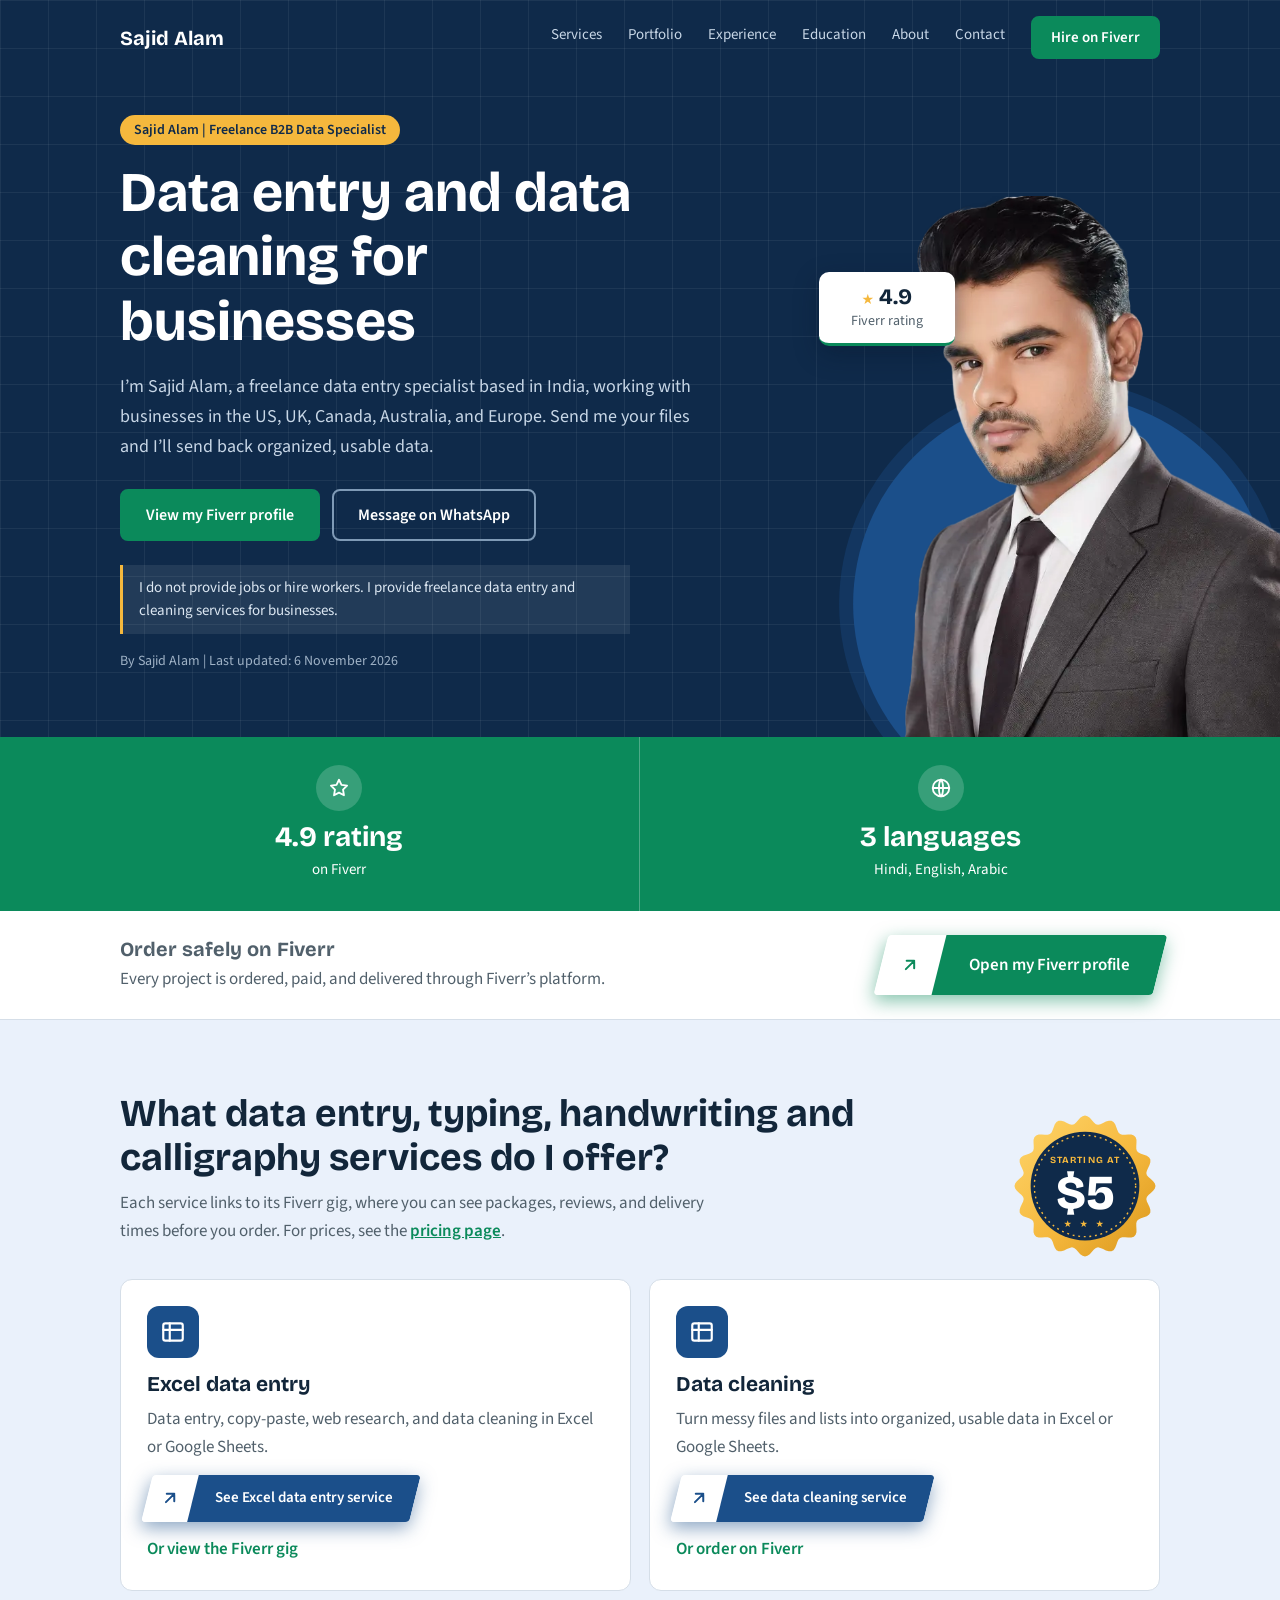
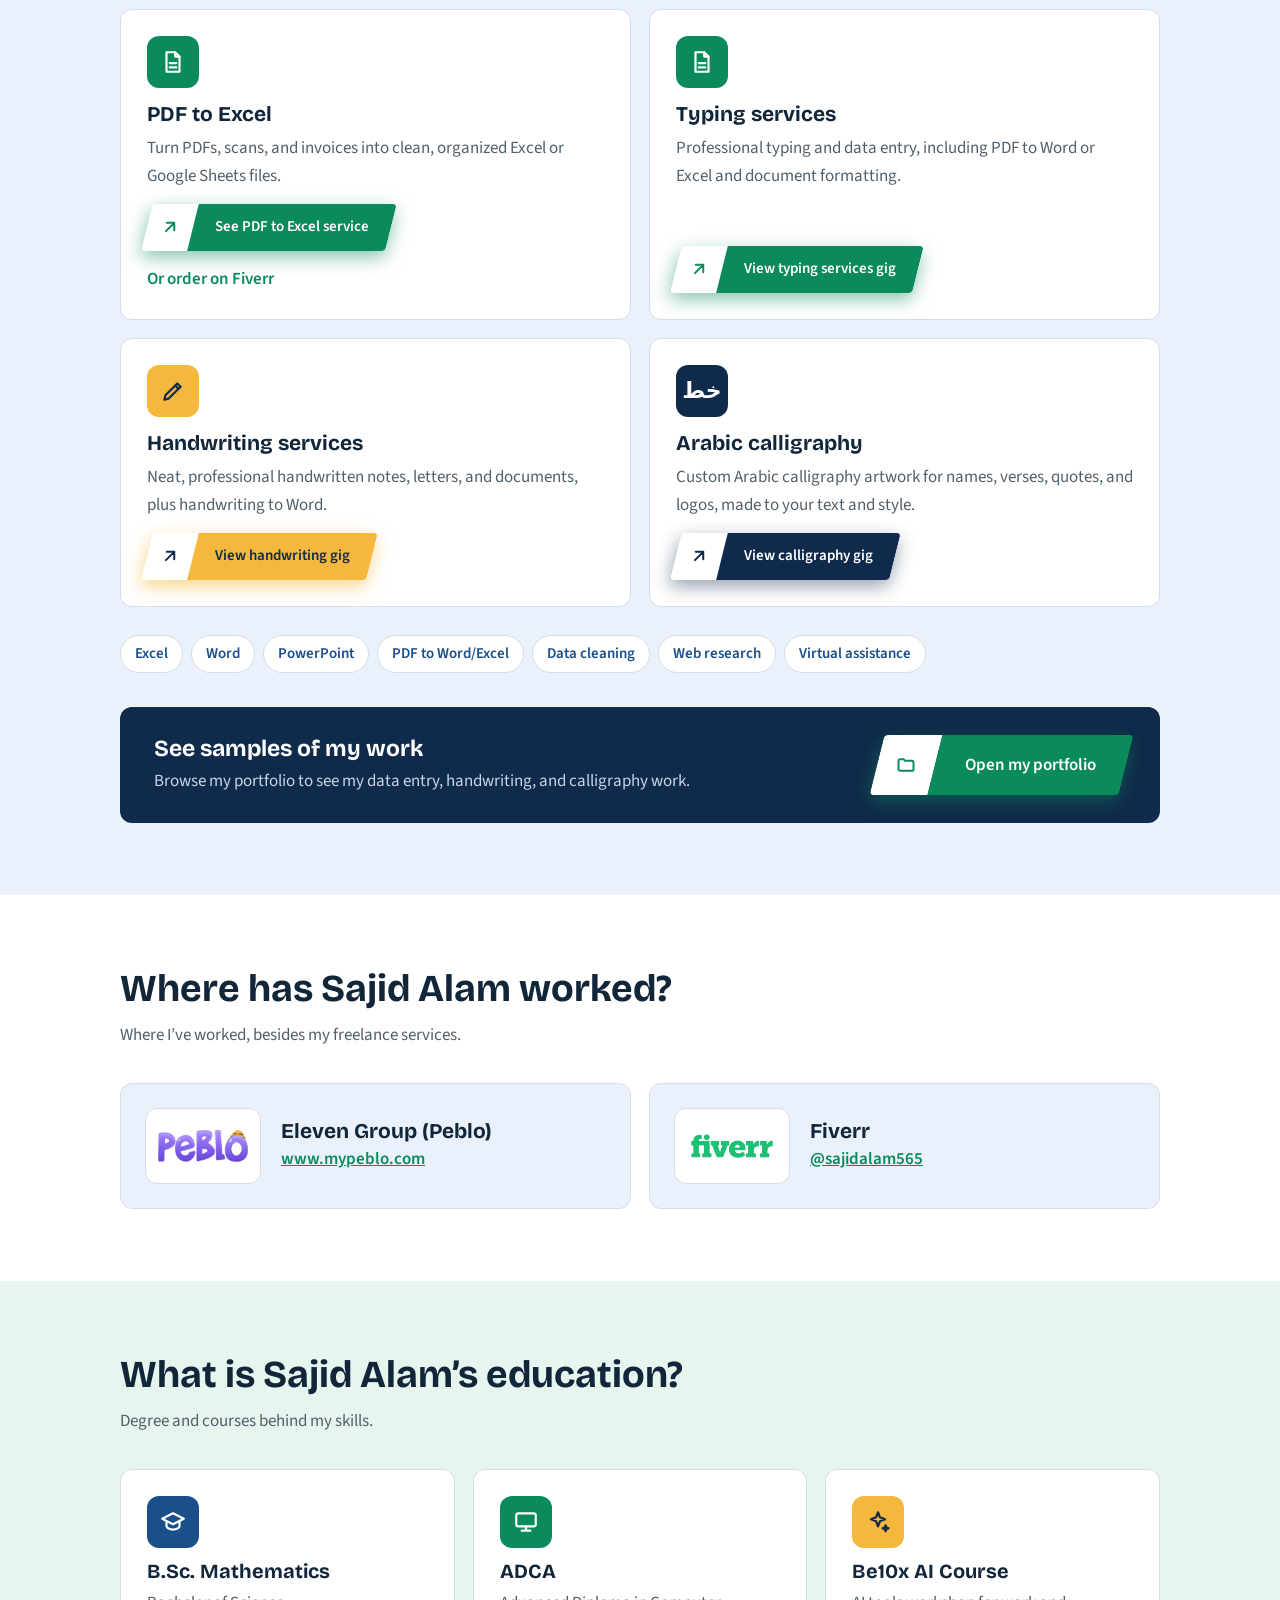
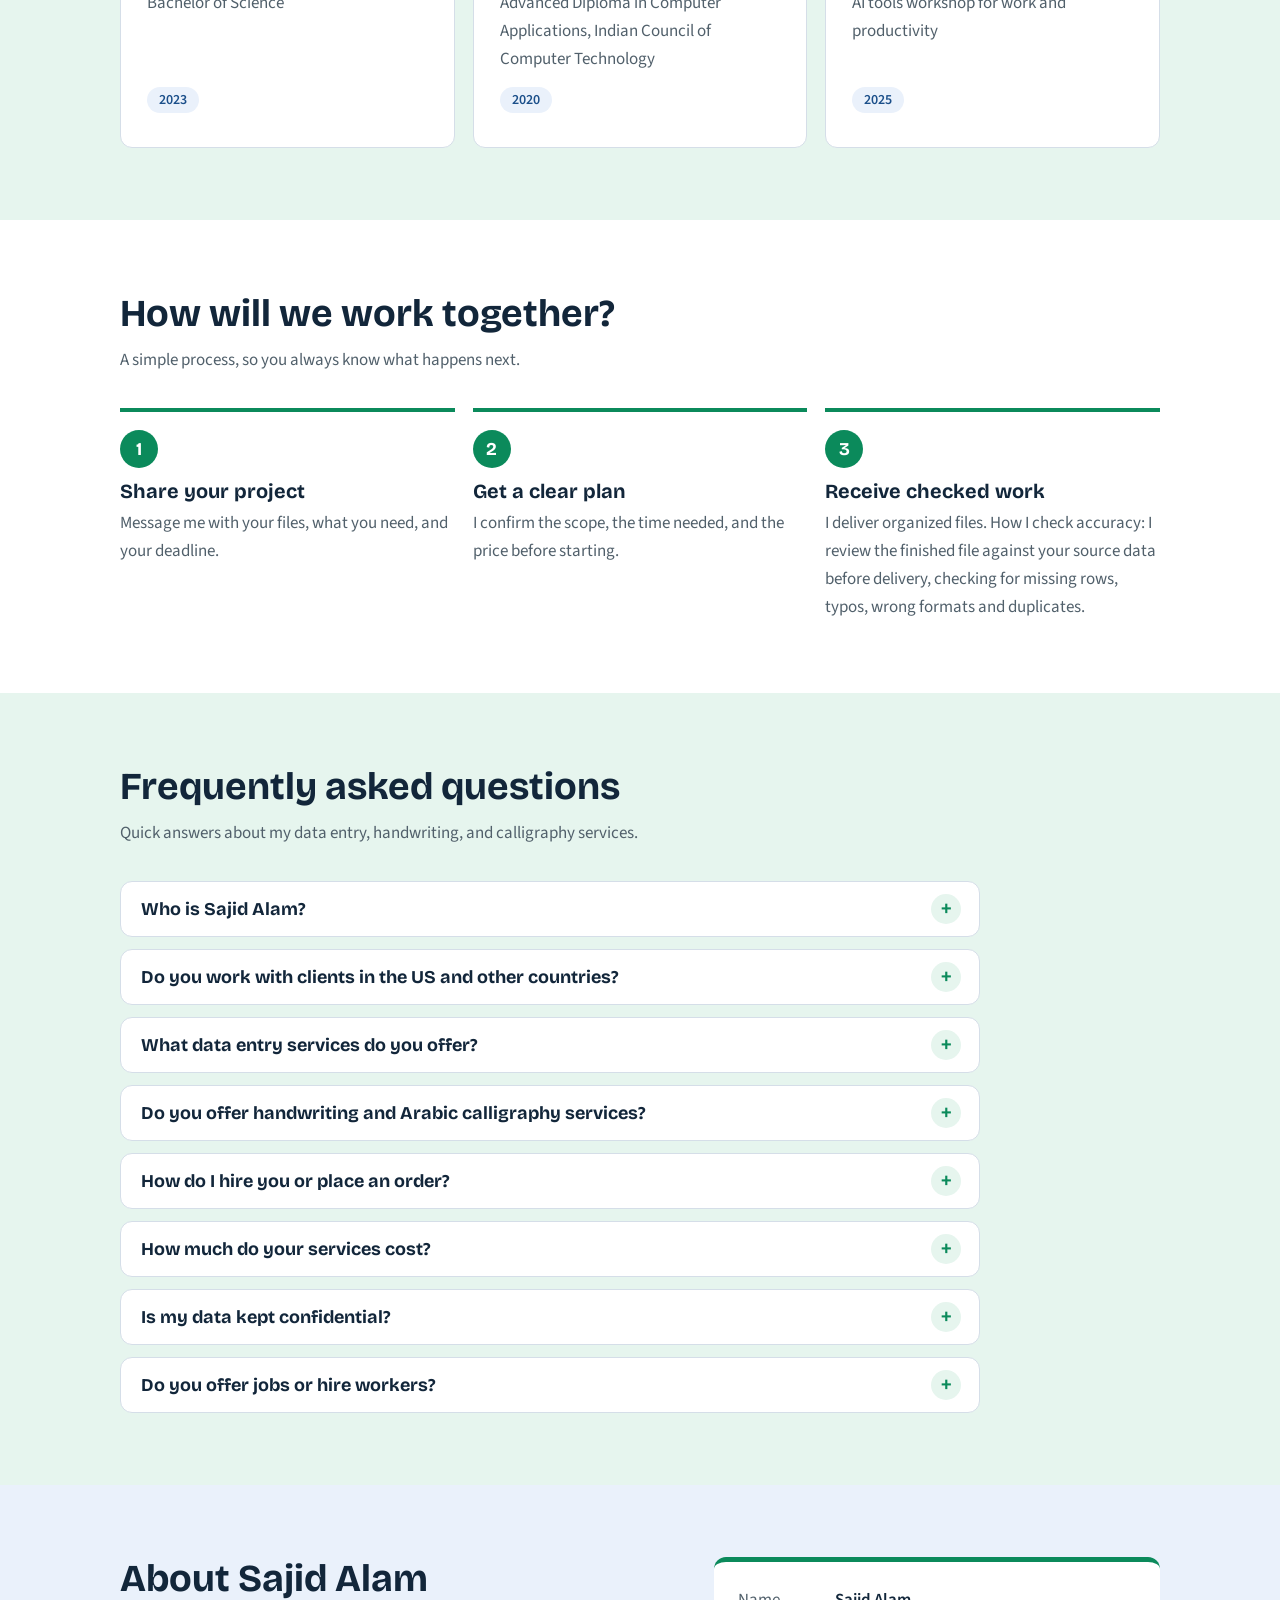
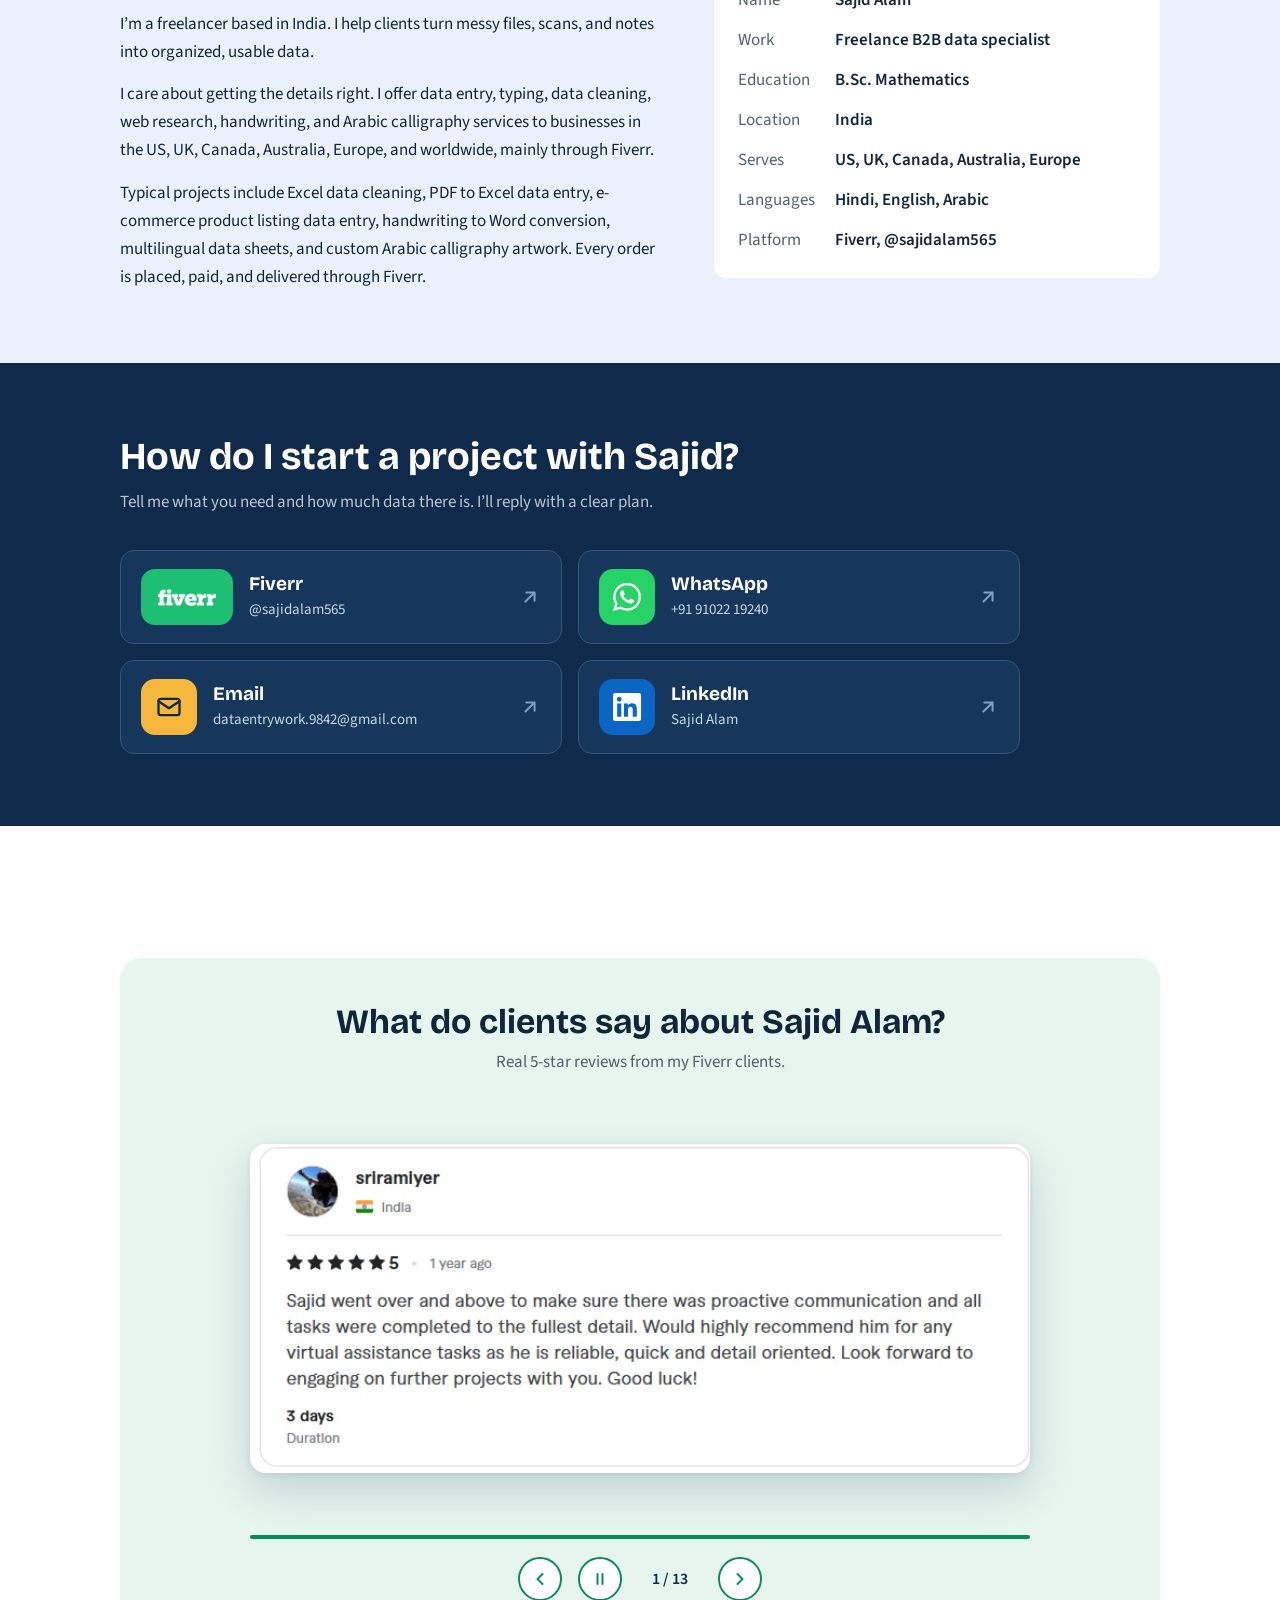
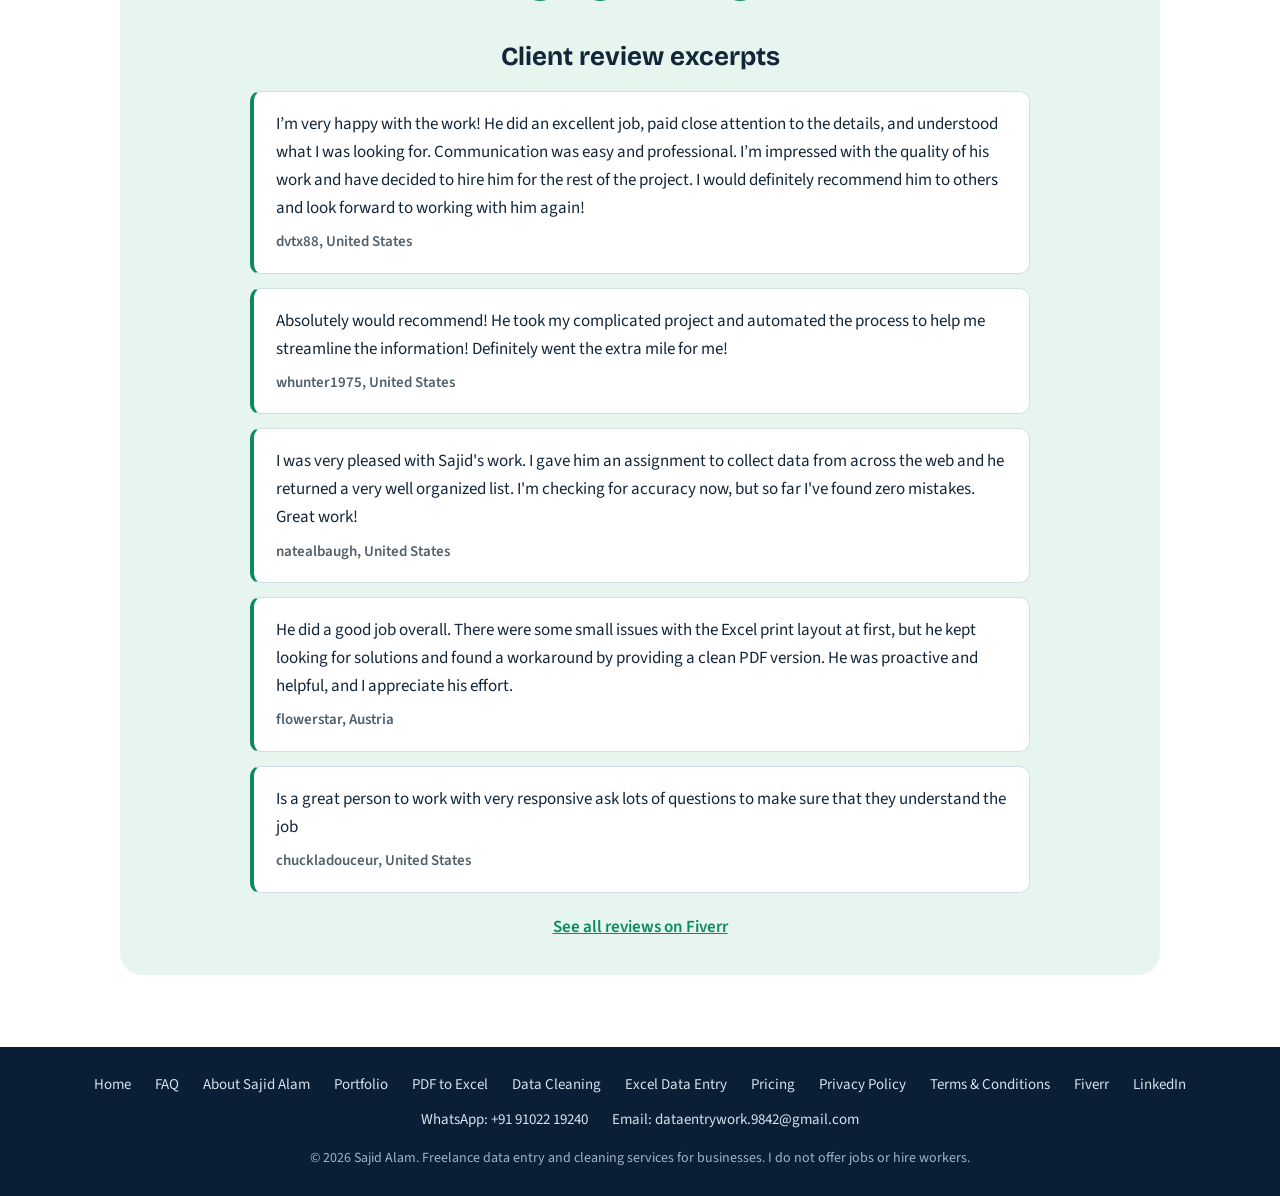
==== commit 3092e987: "Add files via upload" ====
--- a/index.html
+++ b/index.html
@@ -420,7 +420,7 @@
 <section id="about" class="about">
 <div class="wrap">
 <div>
-<h2>Who is Sajid Alam?</h2>
+<h2>About Sajid Alam</h2>
 <p>I’m a freelancer based in India. I help clients turn messy files, scans, and notes into organized, usable data.</p>
 <p>I care about getting the details right. I offer data entry, typing, data cleaning, web research, handwriting, and Arabic calligraphy services to businesses in the US, UK, Canada, Australia, Europe, and worldwide, mainly through Fiverr.</p>
 <p>Typical projects include Excel data cleaning, PDF to Excel data entry, e-commerce product listing data entry, handwriting to Word conversion, multilingual data sheets, and custom Arabic calligraphy artwork. Every order is placed, paid, and delivered through Fiverr.</p>
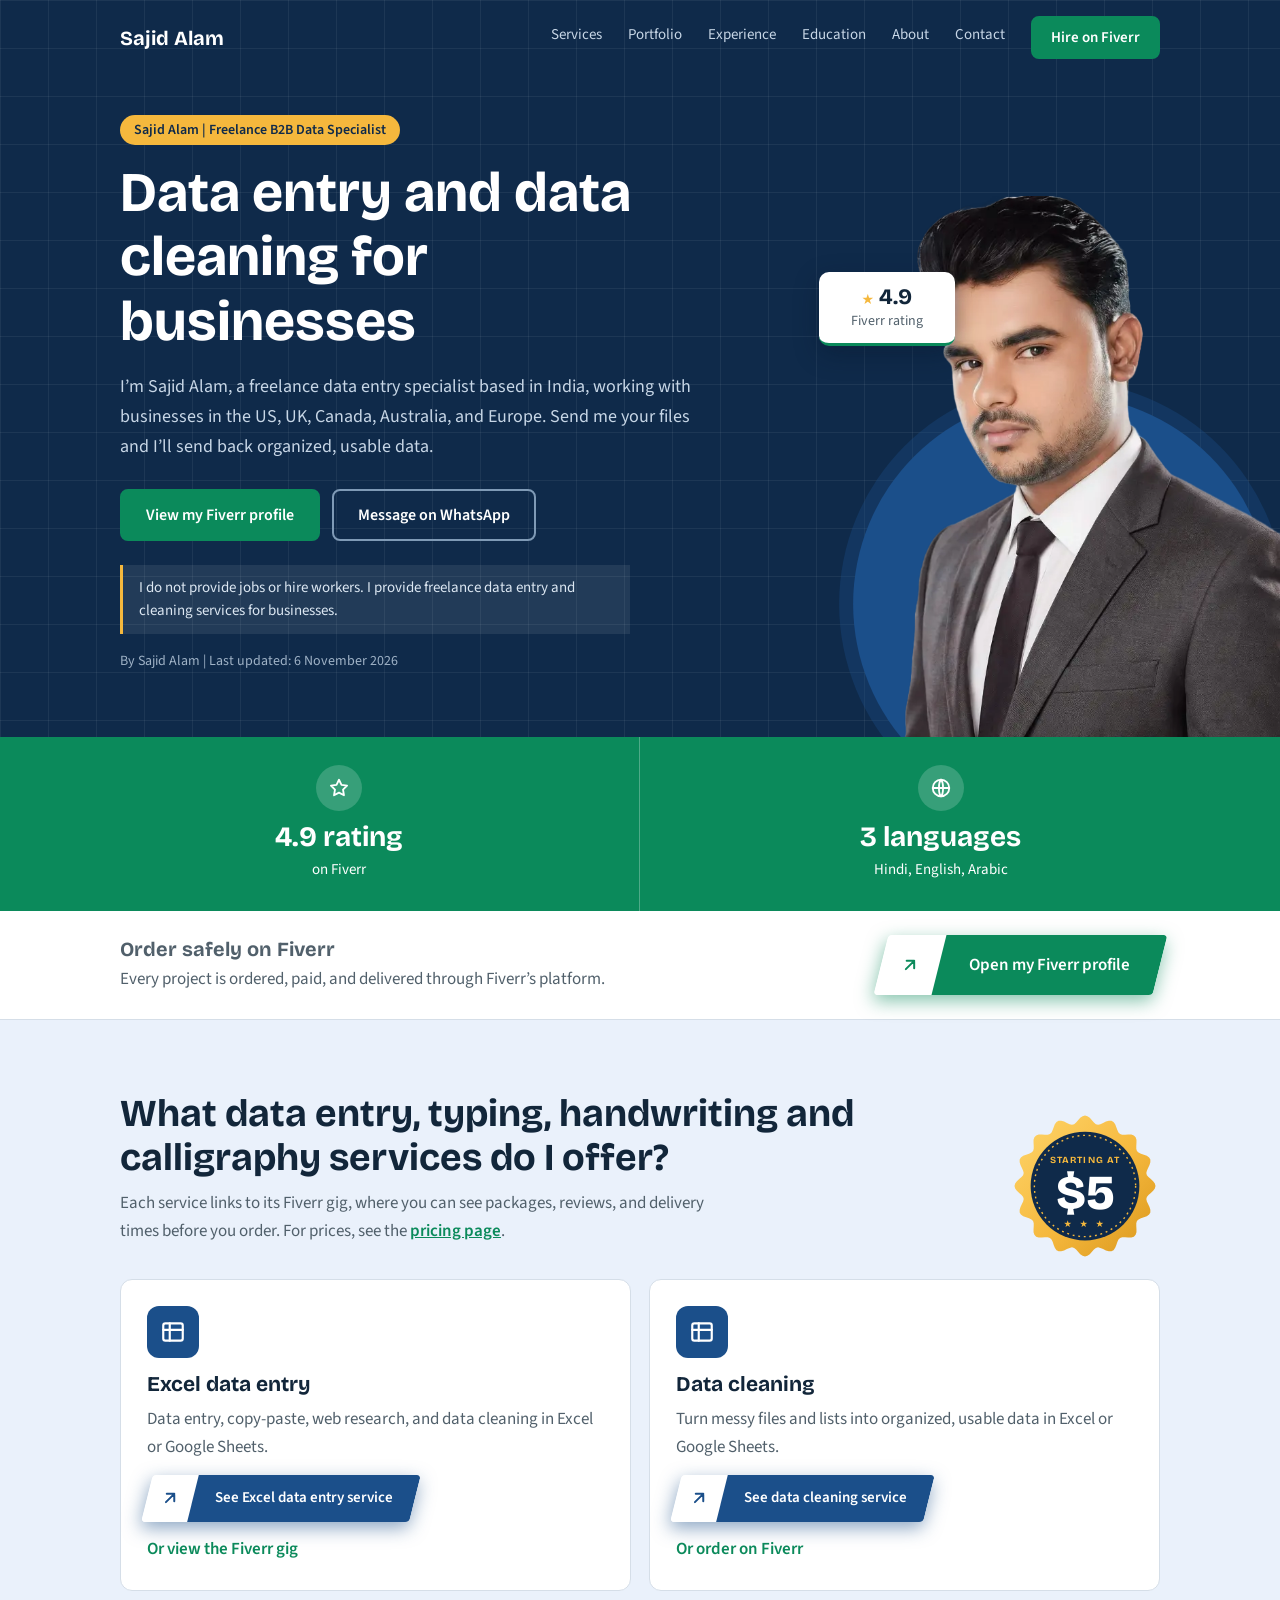
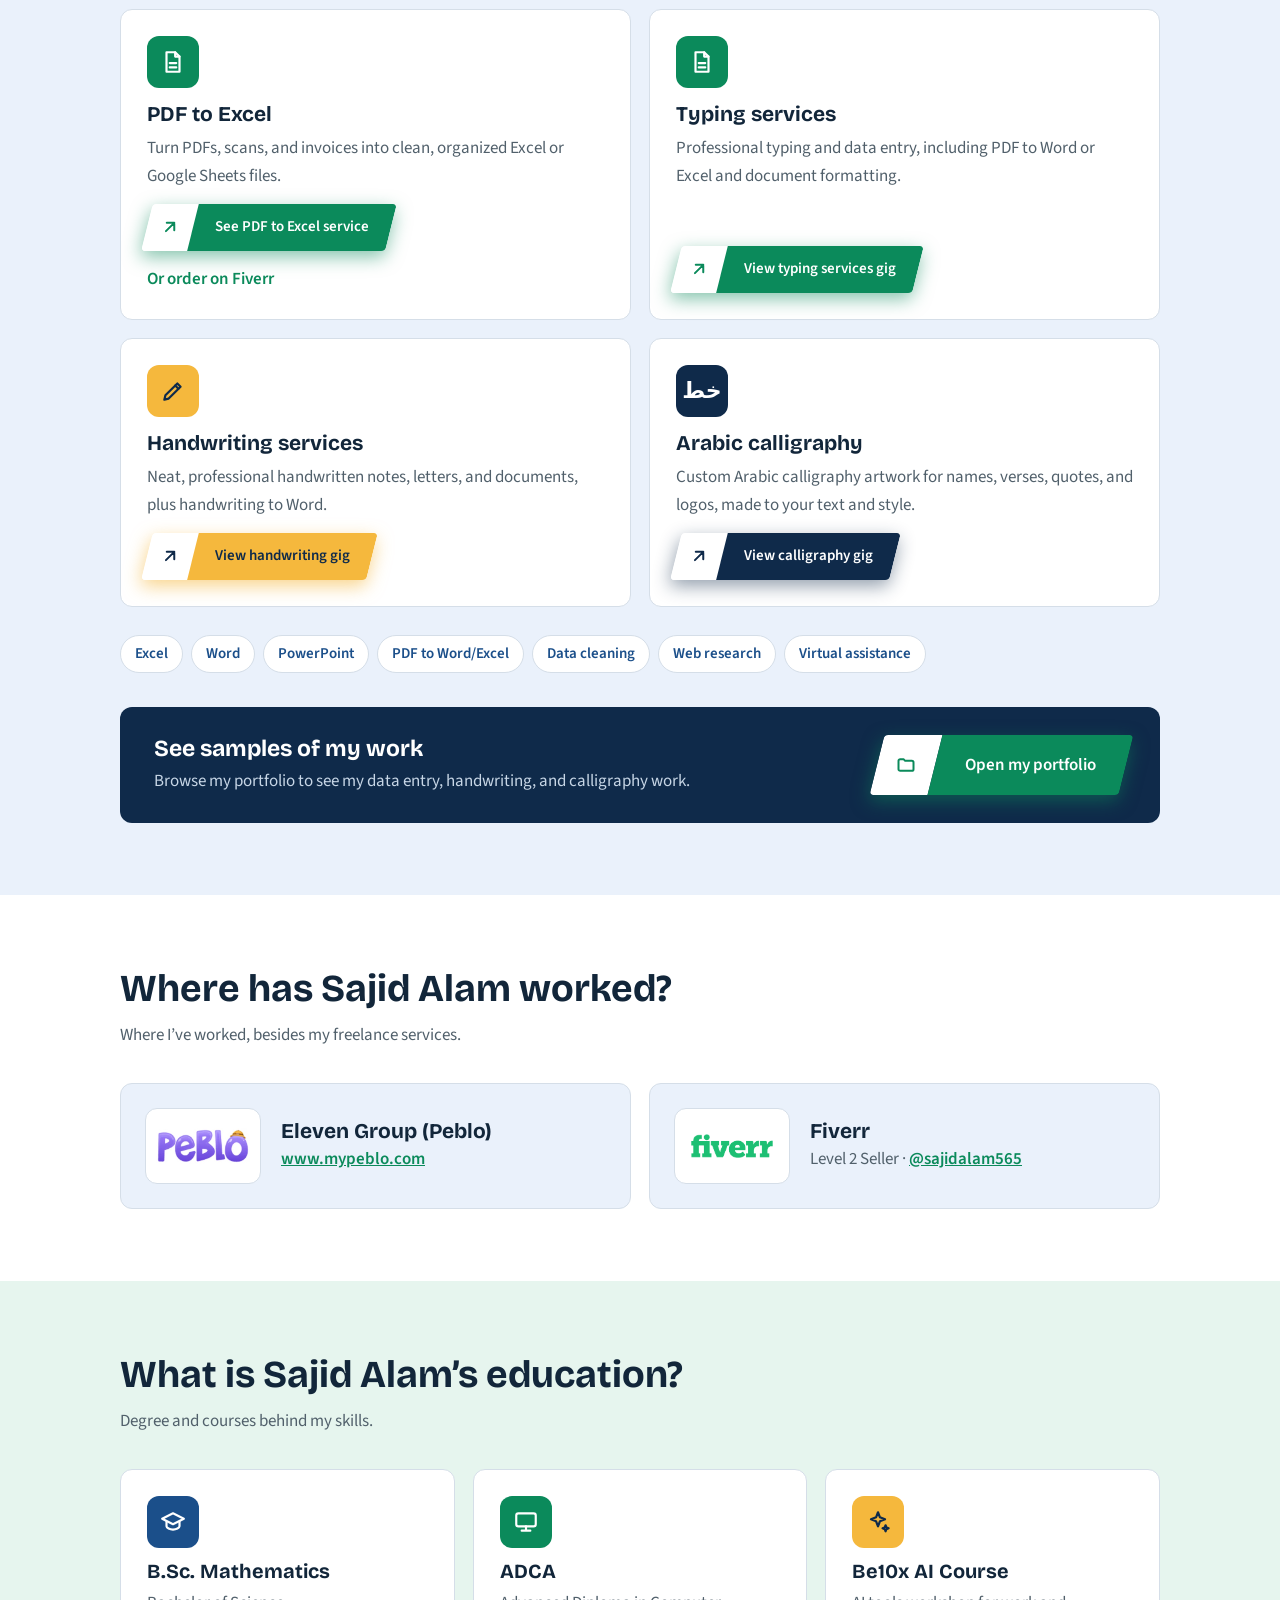
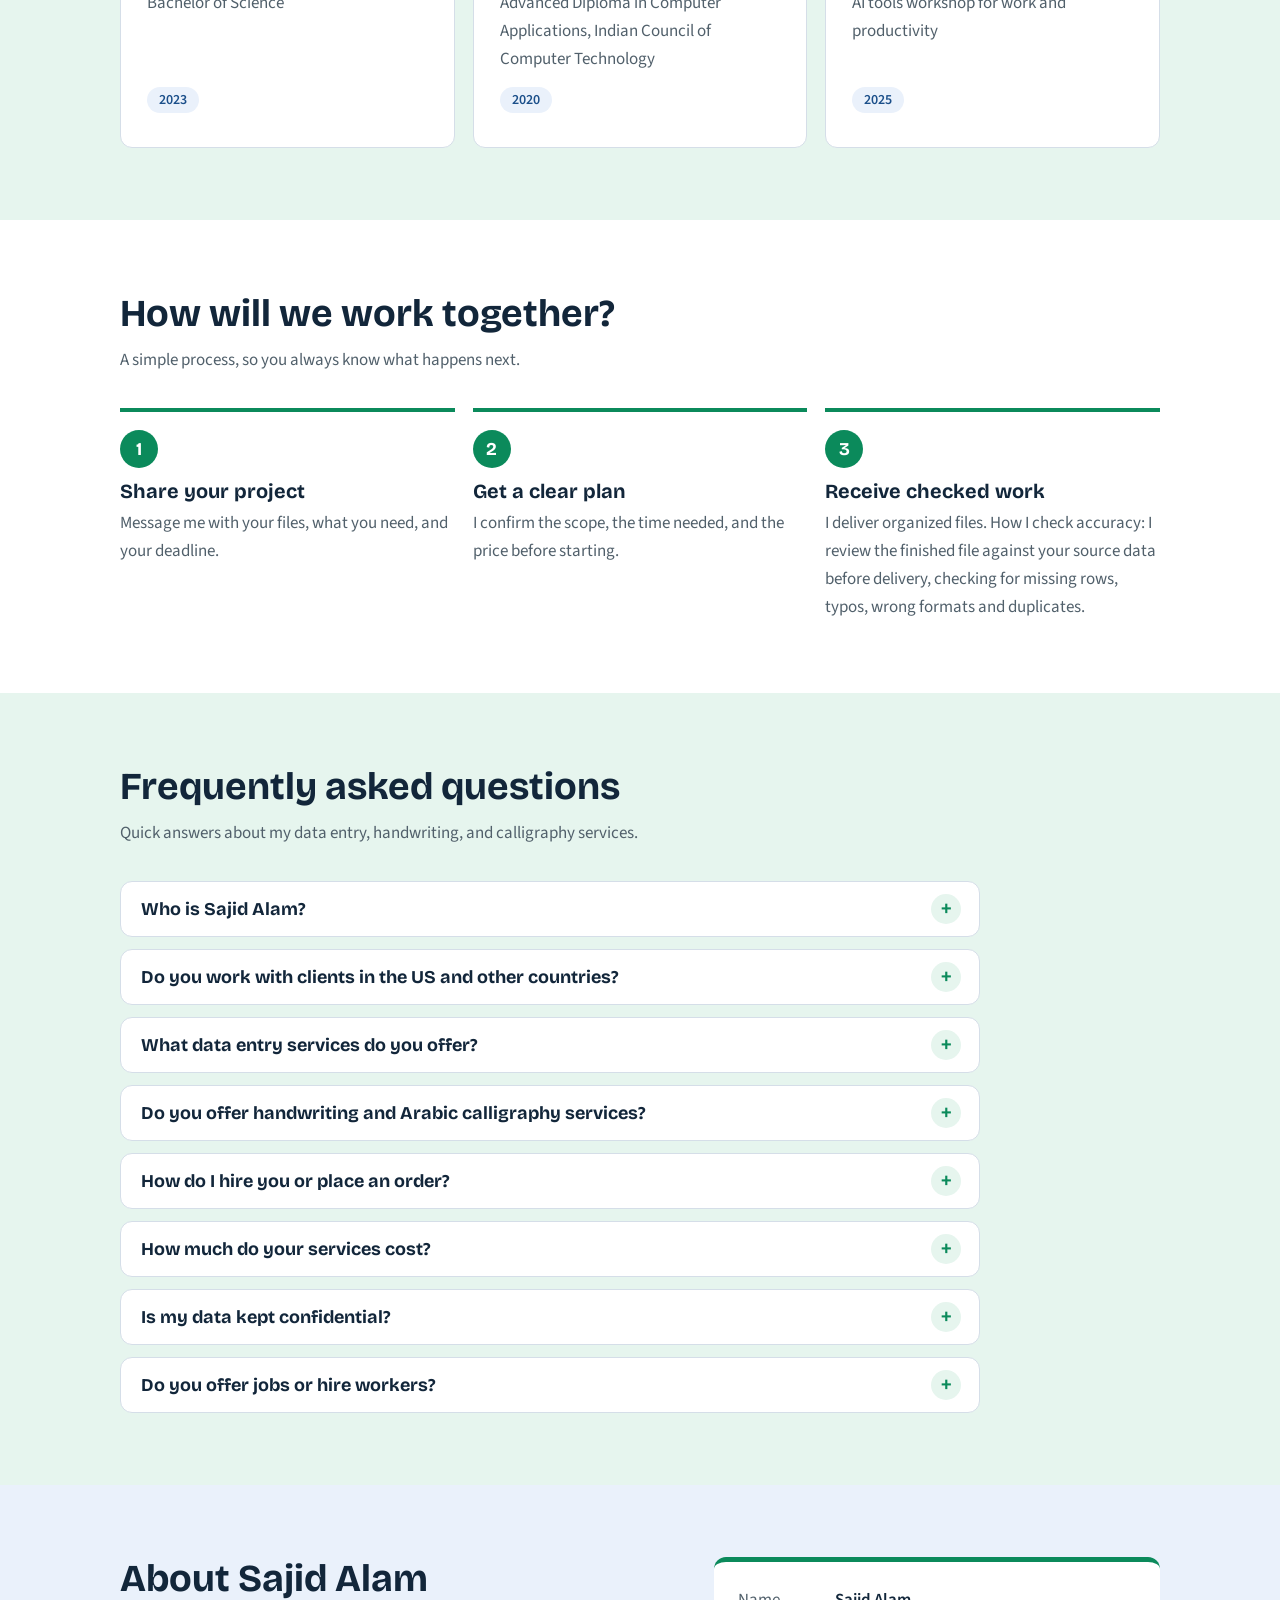
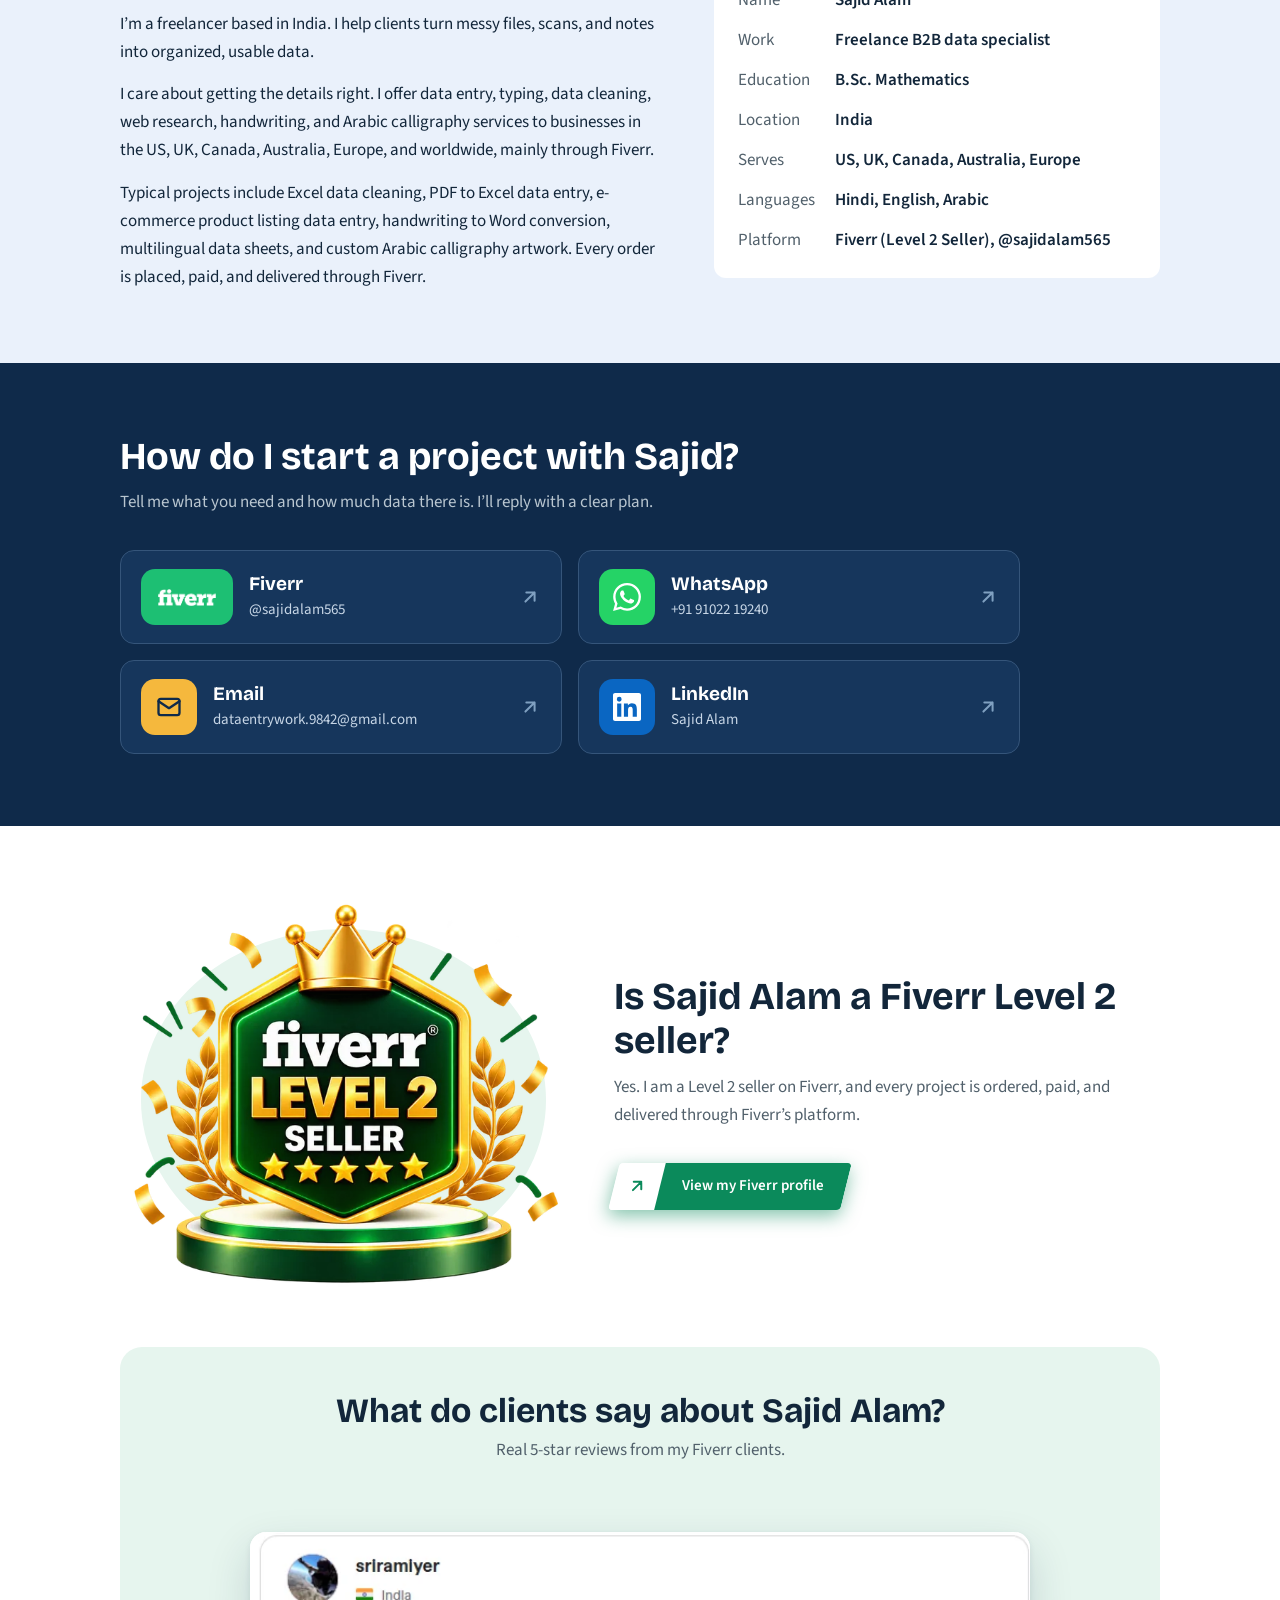
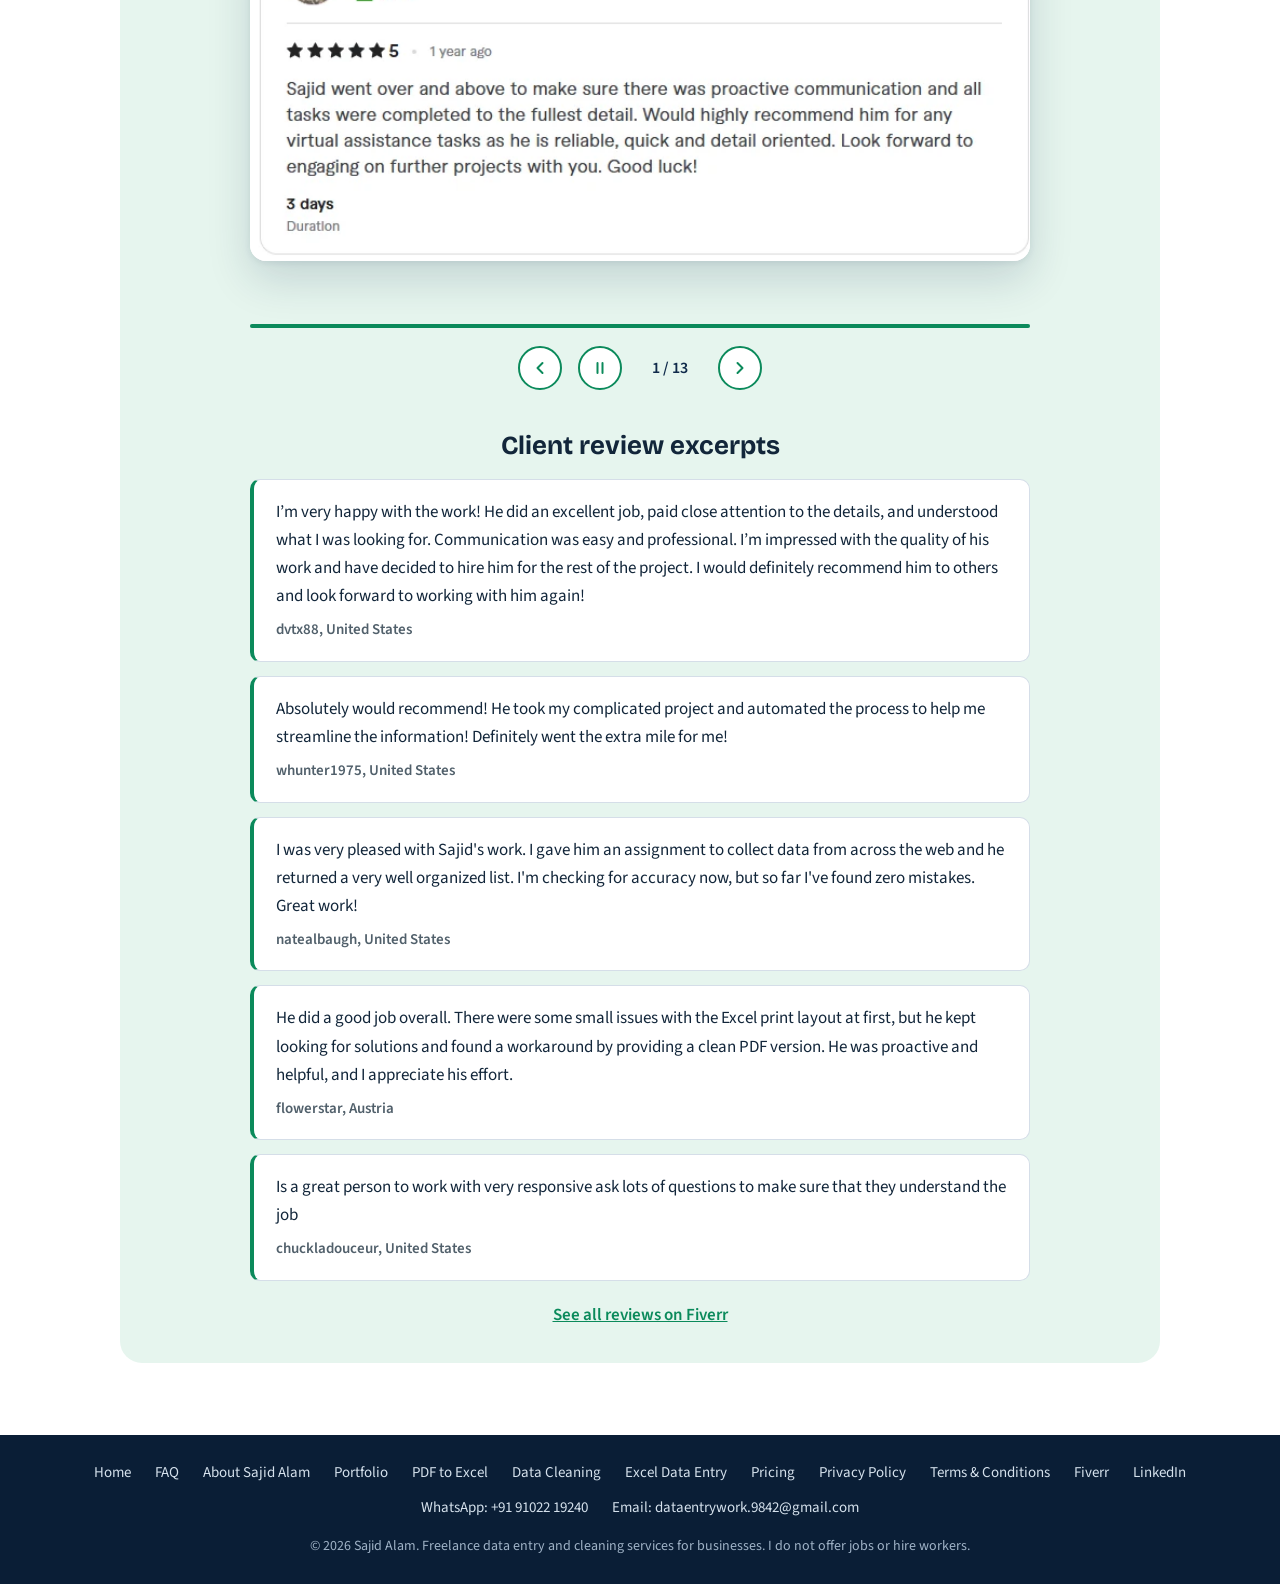
==== commit fdae7d6c: "Add files via upload" ====
--- a/index.html
+++ b/index.html
@@ -29,7 +29,7 @@
 <meta name="twitter:description" content="Freelance B2B data specialist Sajid Alam. Excel and Google Sheets data entry, PDF to Excel, data cleaning and web research for businesses.">
 <meta name="twitter:image" content="https://www.dataentry.work/preview.jpg">
 <meta name="twitter:image:alt" content="Sajid Alam, freelance B2B data specialist">
-<script type="application/ld+json">{"@context":"https://schema.org","@graph":[{"@type":"WebSite","@id":"https://www.dataentry.work/#website","url":"https://www.dataentry.work/","name":"Sajid Alam","alternateName":["Sajid Alam Data Entry","Sajid Alam Freelance Data Specialist"],"inLanguage":"en","publisher":{"@id":"https://www.dataentry.work/#person"}},{"@type":"ProfilePage","@id":"https://www.dataentry.work/#profile","url":"https://www.dataentry.work/","name":"Sajid Alam | Data Entry & Data Cleaning for Businesses","description":"Freelance B2B data specialist Sajid Alam. Excel and Google Sheets data entry, PDF to Excel, data cleaning and web research for businesses.","isPartOf":{"@id":"https://www.dataentry.work/#website"},"mainEntity":{"@id":"https://www.dataentry.work/#person"},"inLanguage":"en","dateModified":"2026-11-06","primaryImageOfPage":{"@type":"ImageObject","url":"https://www.dataentry.work/preview.jpg","width":1200,"height":630}},{"@type":"Person","@id":"https://www.dataentry.work/#person","name":"Sajid Alam","alternateName":"Sajid Alam Data Entry","jobTitle":"Freelance B2B Data Specialist","description":"Freelance data entry and data cleaning specialist offering data entry, typing, handwriting, and Arabic calligraphy services to businesses.","url":"https://www.dataentry.work/","image":"https://www.dataentry.work/img/sajid-alam-freelance-data-entry-expert.webp","sameAs":["https://www.fiverr.com/sajidalam565","https://www.linkedin.com/in/sajid-alam-93083b26a"],"address":{"@type":"PostalAddress","addressCountry":"IN"},"knowsLanguage":["Hindi","English","Arabic"],"knowsAbout":["Data entry","Data cleaning","Web research","Microsoft Excel","Typing services","Handwriting services","Arabic calligraphy"]},{"@type":"Service","@id":"https://www.dataentry.work/#service","name":"Data entry, typing, handwriting and Arabic calligraphy services","provider":{"@id":"https://www.dataentry.work/#person"},"areaServed":[{"@type":"Country","name":"United States"},{"@type":"Country","name":"United Kingdom"},{"@type":"Country","name":"Canada"},{"@type":"Country","name":"Australia"},{"@type":"Place","name":"Europe"},{"@type":"Place","name":"Worldwide"}],"serviceType":["Data entry","Data cleaning","Web research","Typing services","Handwriting services","Arabic calligraphy"],"url":"https://www.dataentry.work/","offers":{"@type":"AggregateOffer","priceCurrency":"USD","lowPrice":"5"},"hasOfferCatalog":{"@type":"OfferCatalog","name":"Services by Sajid Alam","itemListElement":[{"@type":"Offer","itemOffered":{"@type":"Service","name":"Excel data entry","description":"Data entry, copy-paste, web research, and data cleaning in Excel or Google Sheets.","url":"https://www.fiverr.com/sajidalam565/your-reliable-virtual-assistant-for-data-entry"}},{"@type":"Offer","itemOffered":{"@type":"Service","name":"Typing services","description":"Professional typing and data entry, including PDF to Word or Excel and document formatting.","url":"https://www.fiverr.com/sajidalam565/do-professional-typing-services"}},{"@type":"Offer","itemOffered":{"@type":"Service","name":"Handwriting services","description":"Neat, professional handwritten notes, letters, and documents, and handwriting to Word.","url":"https://www.fiverr.com/sajidalam565/write-professional-handwritten-notes-and-letters"}},{"@type":"Offer","itemOffered":{"@type":"Service","name":"Arabic calligraphy","description":"Custom Arabic calligraphy artwork for names, verses, quotes, and logos.","url":"https://www.fiverr.com/sajidalam565/design-custom-arabic-calligraphy-artwork"}}]}},{"@type":"FAQPage","@id":"https://www.dataentry.work/#faq","mainEntity":[{"@type":"Question","name":"Who is Sajid Alam?","acceptedAnswer":{"@type":"Answer","text":"I’m a freelance data entry specialist based in India, helping businesses with data entry, typing, data cleaning, web research, handwriting, and Arabic calligraphy."}},{"@type":"Question","name":"Do you work with clients in the US and other countries?","acceptedAnswer":{"@type":"Answer","text":"Yes. I’m based in India and work with businesses in the US, UK, Canada, Australia, and Europe. Orders, payment, and delivery all go through Fiverr."}},{"@type":"Question","name":"What data entry services do you offer?","acceptedAnswer":{"@type":"Answer","text":"Excel and Google Sheets data entry, copy-paste work, data cleaning, web research, PDF to Word or Excel, image to Excel, typing services, document formatting, and virtual assistance."}},{"@type":"Question","name":"Do you offer handwriting and Arabic calligraphy services?","acceptedAnswer":{"@type":"Answer","text":"Yes. I write handwritten letters, notes, and documents, and I can type handwritten pages into Word. I also create custom Arabic calligraphy for names, verses, quotes, logos, and the Names of Allah. See real samples in my portfolio."}},{"@type":"Question","name":"How do I hire you or place an order?","acceptedAnswer":{"@type":"Answer","text":"Pick a service and open its gig on Fiverr, or message me on Fiverr with your project details. Every order is placed, paid, and delivered through Fiverr’s platform."}},{"@type":"Question","name":"How much do your services cost?","acceptedAnswer":{"@type":"Answer","text":"Gigs start from $5. The final price depends on how much work your project needs, and it is confirmed on Fiverr before work begins."}},{"@type":"Question","name":"Is my data kept confidential?","acceptedAnswer":{"@type":"Answer","text":"Yes. Files you send are used only for your project and kept only as long as needed. You can read the details in my Privacy Policy."}},{"@type":"Question","name":"Do you offer jobs or hire workers?","acceptedAnswer":{"@type":"Answer","text":"No. I do not provide jobs or hire workers, and I never charge registration fees. I am a freelancer who provides data entry and cleaning services for businesses."}}]}]}</script>
+<script type="application/ld+json">{"@context":"https://schema.org","@graph":[{"@type":"WebSite","@id":"https://www.dataentry.work/#website","url":"https://www.dataentry.work/","name":"Sajid Alam","alternateName":["Sajid Alam Data Entry","Sajid Alam Freelance Data Specialist"],"inLanguage":"en","publisher":{"@id":"https://www.dataentry.work/#person"}},{"@type":"ProfilePage","@id":"https://www.dataentry.work/#profile","url":"https://www.dataentry.work/","name":"Sajid Alam | Data Entry & Data Cleaning for Businesses","description":"Freelance B2B data specialist Sajid Alam. Excel and Google Sheets data entry, PDF to Excel, data cleaning and web research for businesses.","isPartOf":{"@id":"https://www.dataentry.work/#website"},"mainEntity":{"@id":"https://www.dataentry.work/#person"},"inLanguage":"en","dateModified":"2026-11-06","primaryImageOfPage":{"@type":"ImageObject","url":"https://www.dataentry.work/preview.jpg","width":1200,"height":630}},{"@type":"Person","@id":"https://www.dataentry.work/#person","name":"Sajid Alam","alternateName":"Sajid Alam Data Entry","jobTitle":"Freelance B2B Data Specialist","description":"Freelance data entry and data cleaning specialist offering data entry, typing, handwriting, and Arabic calligraphy services to businesses. Level 2 seller on Fiverr.","url":"https://www.dataentry.work/","image":"https://www.dataentry.work/img/sajid-alam-freelance-data-entry-expert.webp","sameAs":["https://www.fiverr.com/sajidalam565","https://www.linkedin.com/in/sajid-alam-93083b26a"],"address":{"@type":"PostalAddress","addressCountry":"IN"},"knowsLanguage":["Hindi","English","Arabic"],"knowsAbout":["Data entry","Data cleaning","Web research","Microsoft Excel","Typing services","Handwriting services","Arabic calligraphy"]},{"@type":"Service","@id":"https://www.dataentry.work/#service","name":"Data entry, typing, handwriting and Arabic calligraphy services","provider":{"@id":"https://www.dataentry.work/#person"},"areaServed":[{"@type":"Country","name":"United States"},{"@type":"Country","name":"United Kingdom"},{"@type":"Country","name":"Canada"},{"@type":"Country","name":"Australia"},{"@type":"Place","name":"Europe"},{"@type":"Place","name":"Worldwide"}],"serviceType":["Data entry","Data cleaning","Web research","Typing services","Handwriting services","Arabic calligraphy"],"url":"https://www.dataentry.work/","offers":{"@type":"AggregateOffer","priceCurrency":"USD","lowPrice":"5"},"hasOfferCatalog":{"@type":"OfferCatalog","name":"Services by Sajid Alam","itemListElement":[{"@type":"Offer","itemOffered":{"@type":"Service","name":"Excel data entry","description":"Data entry, copy-paste, web research, and data cleaning in Excel or Google Sheets.","url":"https://www.fiverr.com/sajidalam565/your-reliable-virtual-assistant-for-data-entry"}},{"@type":"Offer","itemOffered":{"@type":"Service","name":"Typing services","description":"Professional typing and data entry, including PDF to Word or Excel and document formatting.","url":"https://www.fiverr.com/sajidalam565/do-professional-typing-services"}},{"@type":"Offer","itemOffered":{"@type":"Service","name":"Handwriting services","description":"Neat, professional handwritten notes, letters, and documents, and handwriting to Word.","url":"https://www.fiverr.com/sajidalam565/write-professional-handwritten-notes-and-letters"}},{"@type":"Offer","itemOffered":{"@type":"Service","name":"Arabic calligraphy","description":"Custom Arabic calligraphy artwork for names, verses, quotes, and logos.","url":"https://www.fiverr.com/sajidalam565/design-custom-arabic-calligraphy-artwork"}}]}},{"@type":"FAQPage","@id":"https://www.dataentry.work/#faq","mainEntity":[{"@type":"Question","name":"Who is Sajid Alam?","acceptedAnswer":{"@type":"Answer","text":"I’m a freelance data entry specialist based in India, helping businesses with data entry, typing, data cleaning, web research, handwriting, and Arabic calligraphy."}},{"@type":"Question","name":"Do you work with clients in the US and other countries?","acceptedAnswer":{"@type":"Answer","text":"Yes. I’m based in India and work with businesses in the US, UK, Canada, Australia, and Europe. Orders, payment, and delivery all go through Fiverr."}},{"@type":"Question","name":"What data entry services do you offer?","acceptedAnswer":{"@type":"Answer","text":"Excel and Google Sheets data entry, copy-paste work, data cleaning, web research, PDF to Word or Excel, image to Excel, typing services, document formatting, and virtual assistance."}},{"@type":"Question","name":"Do you offer handwriting and Arabic calligraphy services?","acceptedAnswer":{"@type":"Answer","text":"Yes. I write handwritten letters, notes, and documents, and I can type handwritten pages into Word. I also create custom Arabic calligraphy for names, verses, quotes, logos, and the Names of Allah. See real samples in my portfolio."}},{"@type":"Question","name":"How do I hire you or place an order?","acceptedAnswer":{"@type":"Answer","text":"Pick a service and open its gig on Fiverr, or message me on Fiverr with your project details. Every order is placed, paid, and delivered through Fiverr’s platform."}},{"@type":"Question","name":"How much do your services cost?","acceptedAnswer":{"@type":"Answer","text":"Gigs start from $5. The final price depends on how much work your project needs, and it is confirmed on Fiverr before work begins."}},{"@type":"Question","name":"Is my data kept confidential?","acceptedAnswer":{"@type":"Answer","text":"Yes. Files you send are used only for your project and kept only as long as needed. You can read the details in my Privacy Policy."}},{"@type":"Question","name":"Do you offer jobs or hire workers?","acceptedAnswer":{"@type":"Answer","text":"No. I do not provide jobs or hire workers, and I never charge registration fees. I am a freelancer who provides data entry and cleaning services for businesses."}}]}]}</script>
 <link rel="preconnect" href="https://fonts.googleapis.com">
 <link rel="preconnect" href="https://fonts.gstatic.com" crossorigin>
 <link href="https://fonts.googleapis.com/css2?family=Bricolage+Grotesque:wght@500;700&family=Source+Sans+3:wght@400;600&display=swap" rel="stylesheet">
@@ -371,7 +371,7 @@
 <p class="sub">Where I’ve worked, besides my freelance services.</p>
 <div class="exps">
 <div class="job"><div class="lt"><img src="/img/peblo-logo.webp" width="312" height="118" loading="lazy" decoding="async" alt="Peblo logo"></div><div><h3>Eleven Group (Peblo)</h3><a href="https://www.mypeblo.com" rel="noopener">www.mypeblo.com</a></div></div>
-<div class="job"><div class="lt"><span class="fiv" role="img" aria-label="Fiverr"></span></div><div><h3>Fiverr</h3><a data-track="fiverr" href="https://www.fiverr.com/sajidalam565" rel="me">@sajidalam565</a></div></div>
+<div class="job"><div class="lt"><span class="fiv" role="img" aria-label="Fiverr"></span></div><div><h3>Fiverr</h3><span>Level 2 Seller · </span><a data-track="fiverr" href="https://www.fiverr.com/sajidalam565" rel="me">@sajidalam565</a></div></div>
 </div>
 </div>
 </section>
@@ -432,7 +432,7 @@
 <dt>Location</dt><dd>India</dd>
 <dt>Serves</dt><dd>US, UK, Canada, Australia, Europe</dd>
 <dt>Languages</dt><dd>Hindi, English, Arabic</dd>
-<dt>Platform</dt><dd>Fiverr, @sajidalam565</dd>
+<dt>Platform</dt><dd>Fiverr (Level 2 Seller), @sajidalam565</dd>
 </dl>
 </div>
 </section>
@@ -451,6 +451,12 @@
 </section>
 
 <section id="achievement" class="lv2">
+<div class="wrap lv2w">
+<div class="lv2img"><img src="/img/fiverr-level-2-seller-badge.webp" alt="Fiverr Level 2 Seller badge" width="620" height="547" loading="lazy"></div>
+<div class="lv2t"><h2>Is Sajid Alam a Fiverr Level 2 seller?</h2>
+<p class="sub">Yes. I am a Level 2 seller on Fiverr, and every project is ordered, paid, and delivered through Fiverr’s platform.</p>
+<a data-track="fiverr" class="gig gc-b" href="https://www.fiverr.com/sajidalam565" rel="me"><span class="gi"><svg viewBox="0 0 24 24" aria-hidden="true"><path d="M7 17L17 7M8 7h9v9"/></svg></span><span class="gt"><b>View my Fiverr profile</b></span></a></div>
+</div>
 <div class="wrap"><div class="rvw">
 <h2 class="rvh">What do clients say about Sajid Alam?</h2>
 <p class="rsub">Real 5-star reviews from my Fiverr clients.</p>
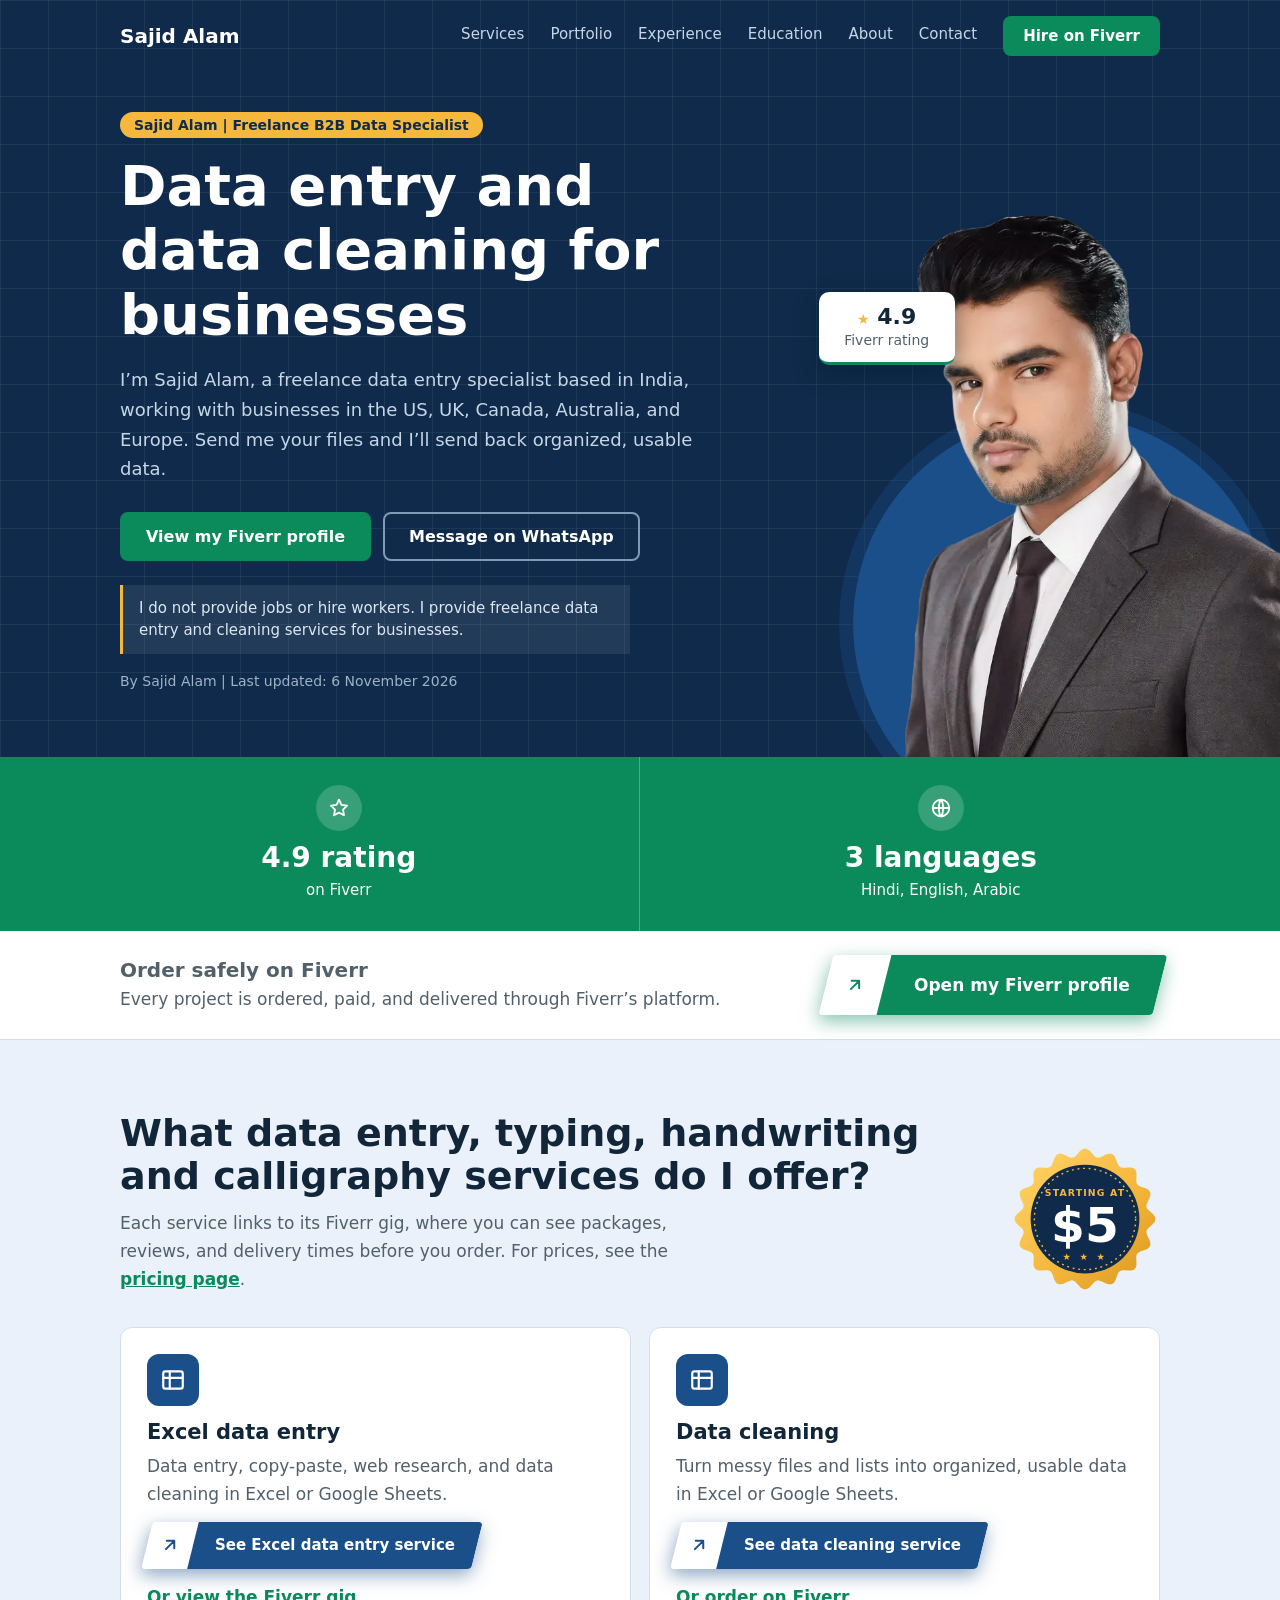
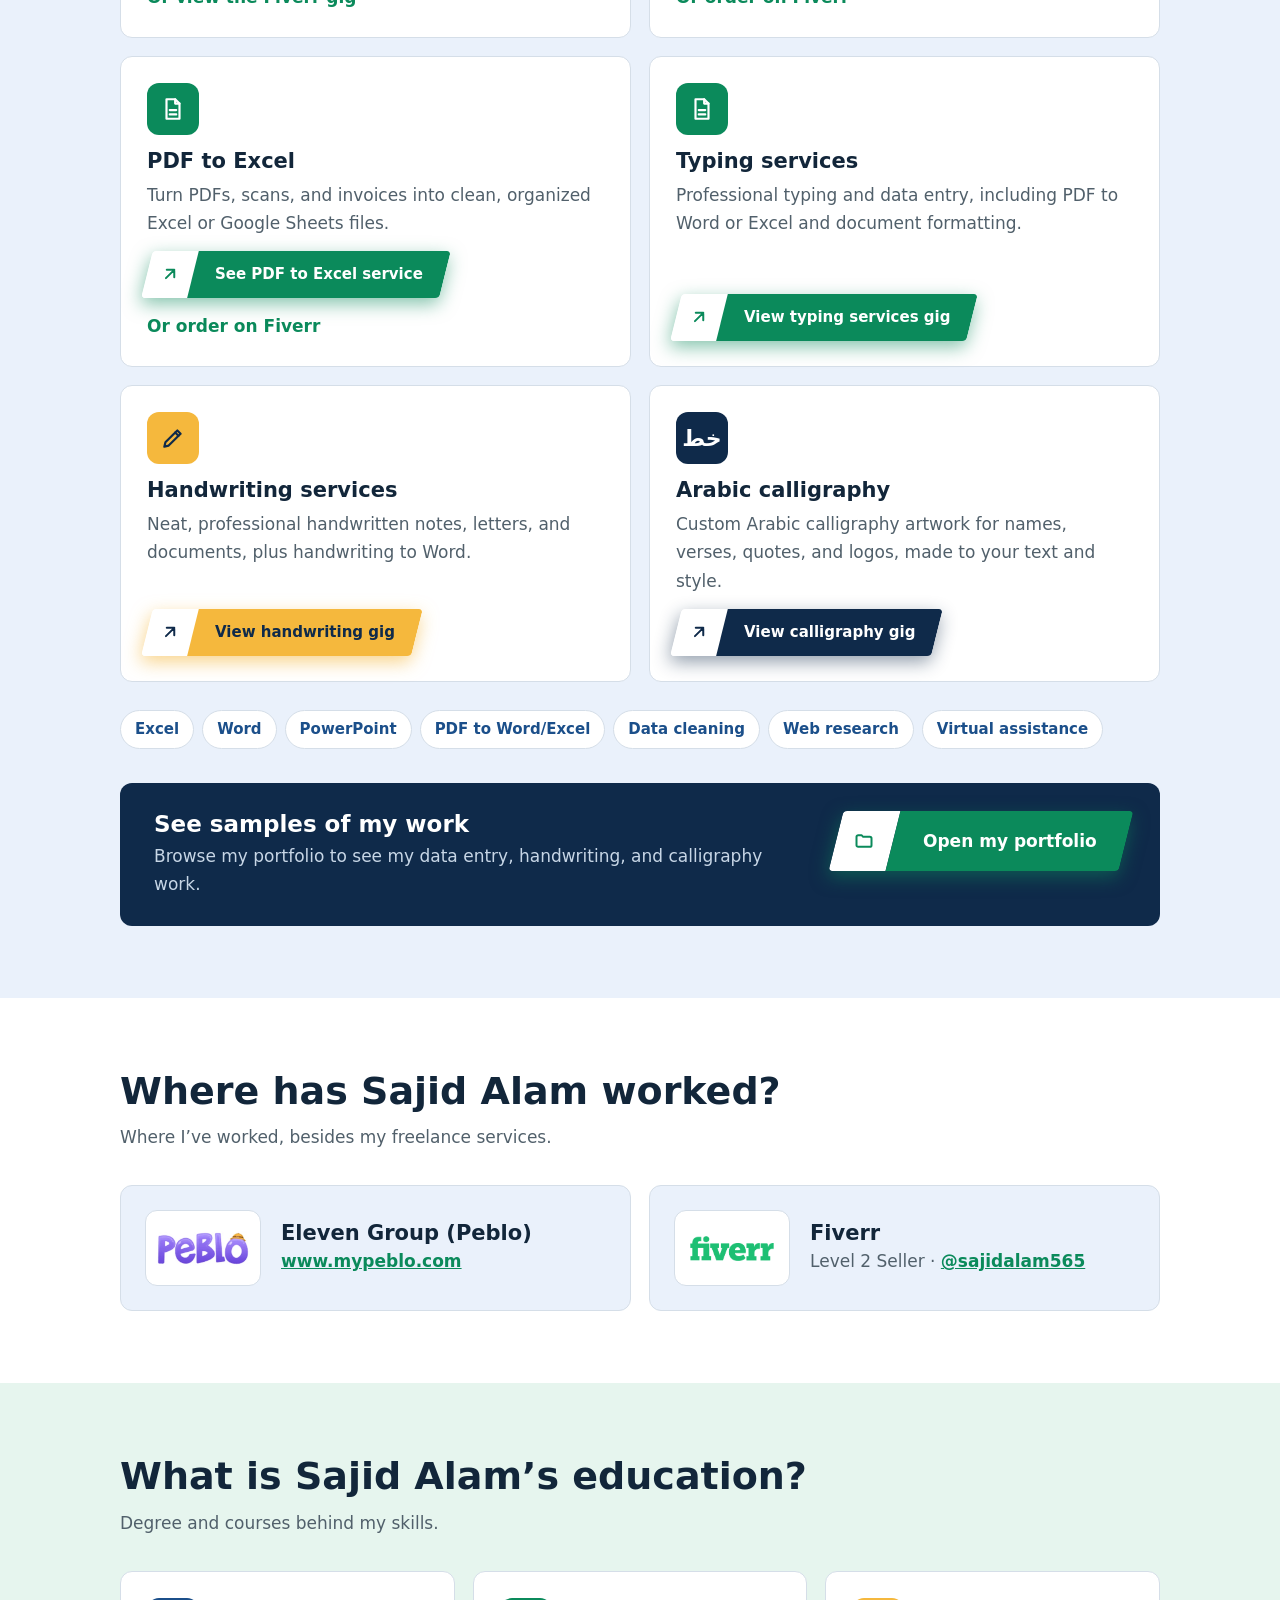
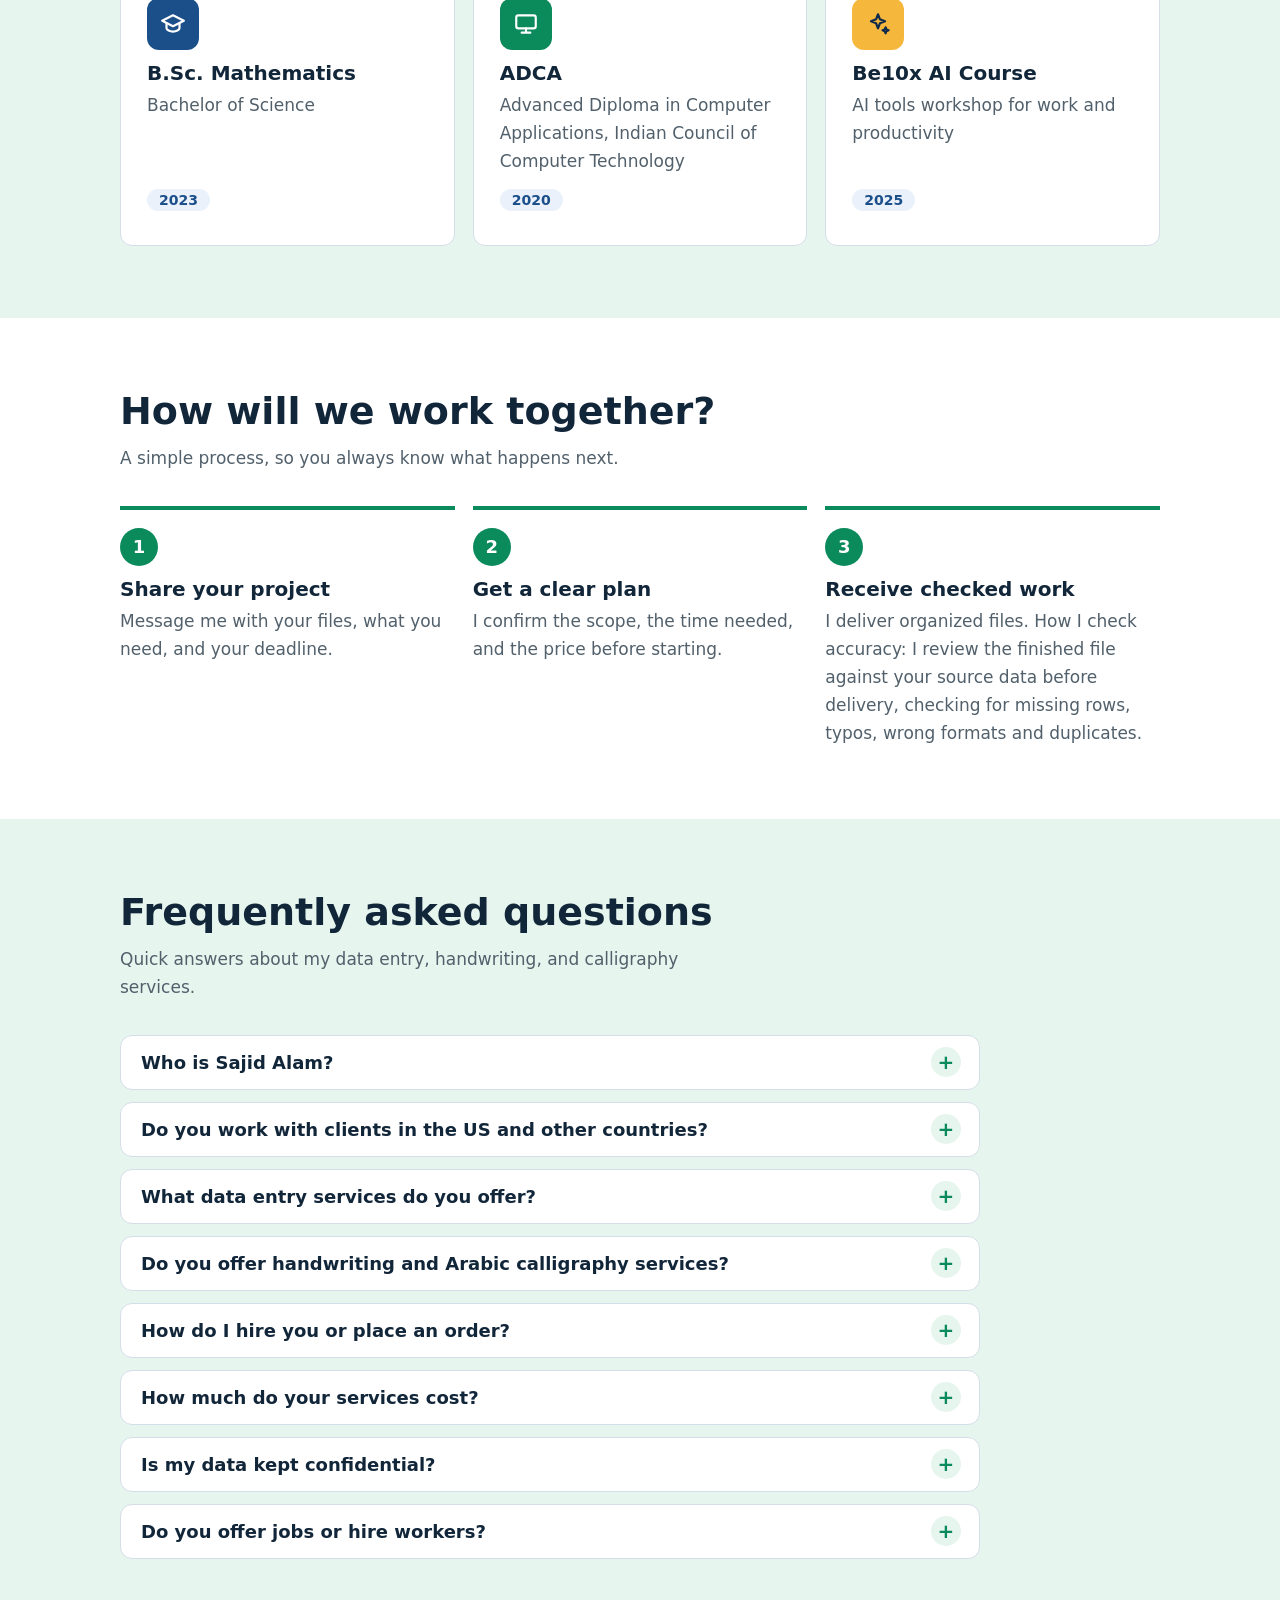
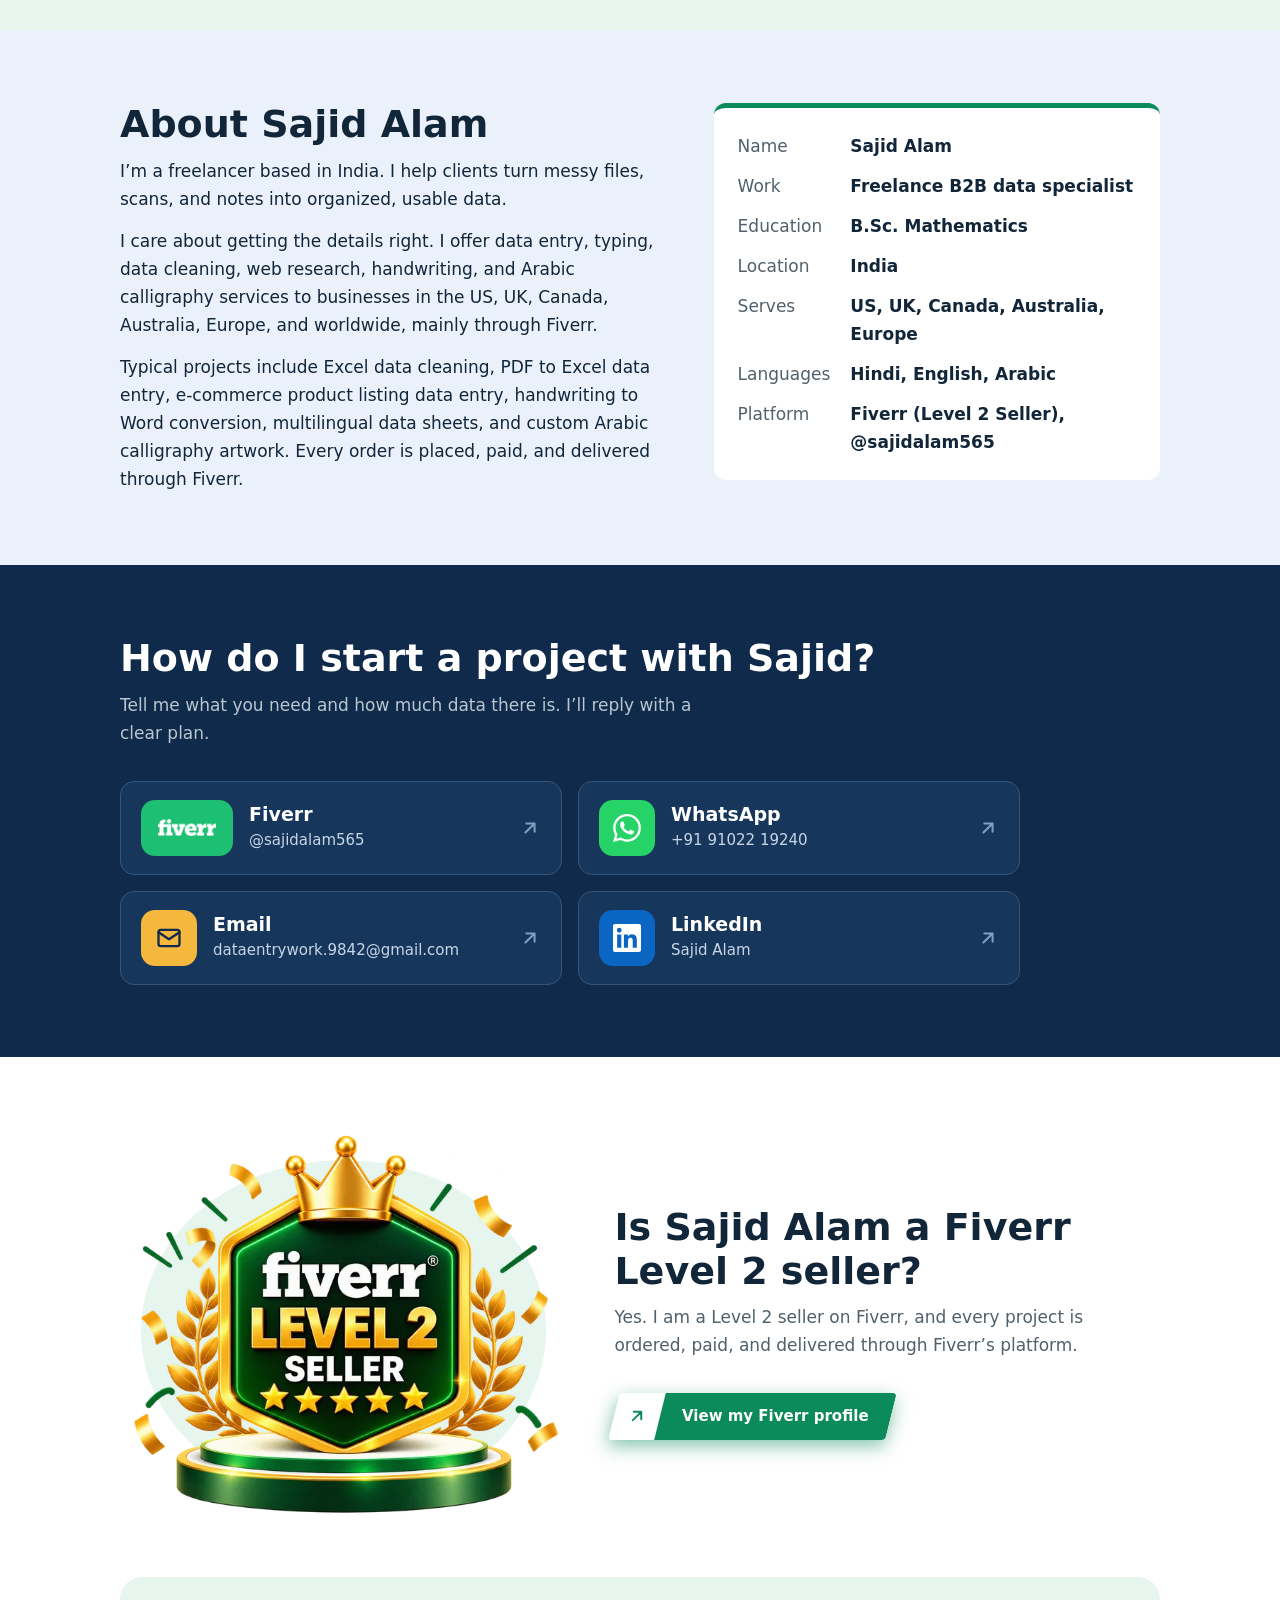
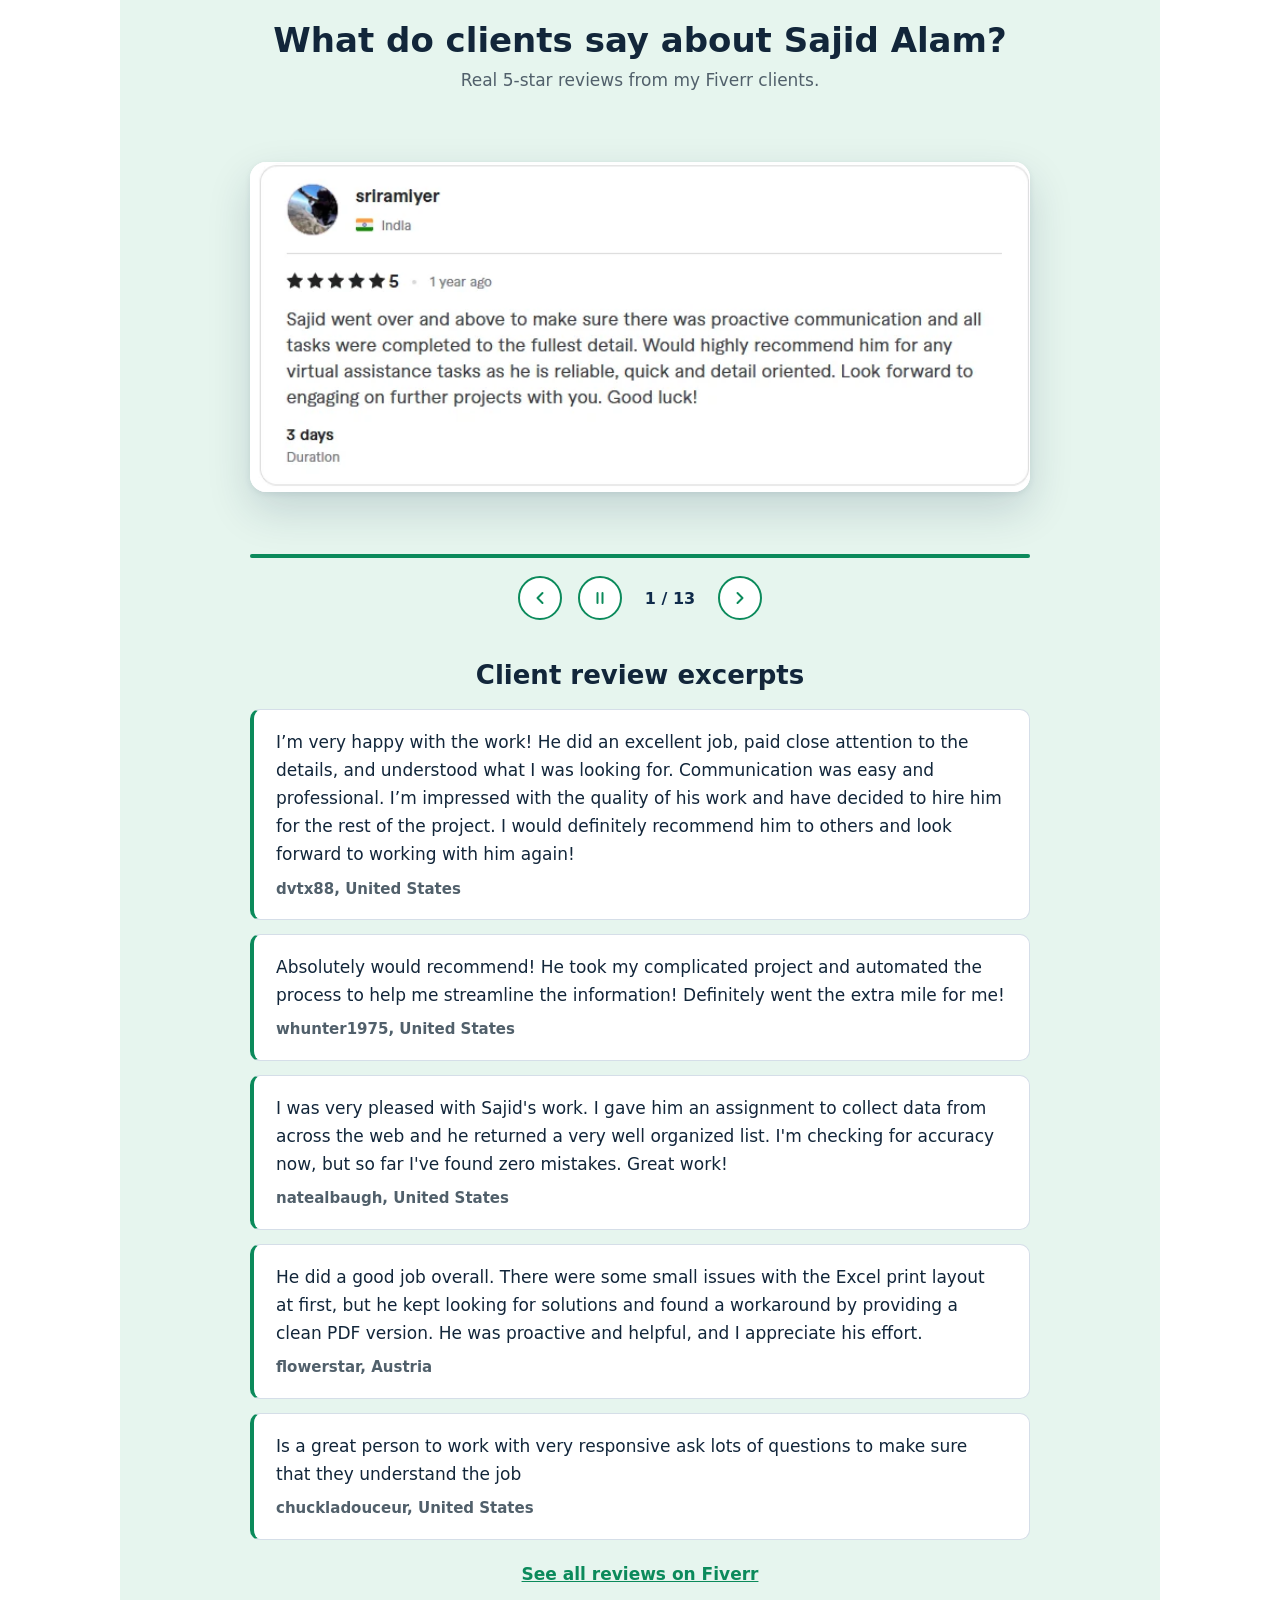
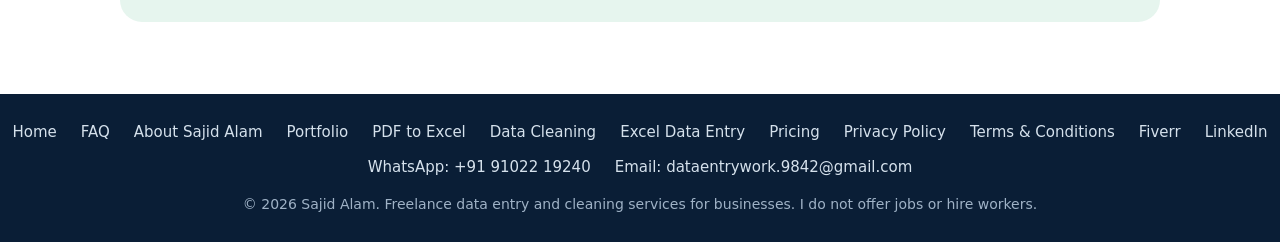
==== commit 6b78924b: "Add files via upload" ====
--- a/index.html
+++ b/index.html
@@ -13,6 +13,7 @@
 <link rel="icon" href="/favicon-48.png" type="image/png" sizes="48x48">
 <link rel="icon" href="/favicon.png" type="image/png" sizes="192x192">
 <link rel="apple-touch-icon" href="/apple-touch-icon.png">
+<link rel="manifest" href="/manifest.webmanifest">
 <link rel="preload" as="image" href="/img/sajid-alam-freelance-data-entry-expert.webp?v=2" fetchpriority="high">
 <meta property="og:type" content="website">
 <meta property="og:site_name" content="Sajid Alam">
@@ -30,9 +31,7 @@
 <meta name="twitter:image" content="https://www.dataentry.work/preview.jpg">
 <meta name="twitter:image:alt" content="Sajid Alam, freelance B2B data specialist">
 <script type="application/ld+json">{"@context":"https://schema.org","@graph":[{"@type":"WebSite","@id":"https://www.dataentry.work/#website","url":"https://www.dataentry.work/","name":"Sajid Alam","alternateName":["Sajid Alam Data Entry","Sajid Alam Freelance Data Specialist"],"inLanguage":"en","publisher":{"@id":"https://www.dataentry.work/#person"}},{"@type":"ProfilePage","@id":"https://www.dataentry.work/#profile","url":"https://www.dataentry.work/","name":"Sajid Alam | Data Entry & Data Cleaning for Businesses","description":"Freelance B2B data specialist Sajid Alam. Excel and Google Sheets data entry, PDF to Excel, data cleaning and web research for businesses.","isPartOf":{"@id":"https://www.dataentry.work/#website"},"mainEntity":{"@id":"https://www.dataentry.work/#person"},"inLanguage":"en","dateModified":"2026-11-06","primaryImageOfPage":{"@type":"ImageObject","url":"https://www.dataentry.work/preview.jpg","width":1200,"height":630}},{"@type":"Person","@id":"https://www.dataentry.work/#person","name":"Sajid Alam","alternateName":"Sajid Alam Data Entry","jobTitle":"Freelance B2B Data Specialist","description":"Freelance data entry and data cleaning specialist offering data entry, typing, handwriting, and Arabic calligraphy services to businesses. Level 2 seller on Fiverr.","url":"https://www.dataentry.work/","image":"https://www.dataentry.work/img/sajid-alam-freelance-data-entry-expert.webp","sameAs":["https://www.fiverr.com/sajidalam565","https://www.linkedin.com/in/sajid-alam-93083b26a"],"address":{"@type":"PostalAddress","addressCountry":"IN"},"knowsLanguage":["Hindi","English","Arabic"],"knowsAbout":["Data entry","Data cleaning","Web research","Microsoft Excel","Typing services","Handwriting services","Arabic calligraphy"]},{"@type":"Service","@id":"https://www.dataentry.work/#service","name":"Data entry, typing, handwriting and Arabic calligraphy services","provider":{"@id":"https://www.dataentry.work/#person"},"areaServed":[{"@type":"Country","name":"United States"},{"@type":"Country","name":"United Kingdom"},{"@type":"Country","name":"Canada"},{"@type":"Country","name":"Australia"},{"@type":"Place","name":"Europe"},{"@type":"Place","name":"Worldwide"}],"serviceType":["Data entry","Data cleaning","Web research","Typing services","Handwriting services","Arabic calligraphy"],"url":"https://www.dataentry.work/","offers":{"@type":"AggregateOffer","priceCurrency":"USD","lowPrice":"5"},"hasOfferCatalog":{"@type":"OfferCatalog","name":"Services by Sajid Alam","itemListElement":[{"@type":"Offer","itemOffered":{"@type":"Service","name":"Excel data entry","description":"Data entry, copy-paste, web research, and data cleaning in Excel or Google Sheets.","url":"https://www.fiverr.com/sajidalam565/your-reliable-virtual-assistant-for-data-entry"}},{"@type":"Offer","itemOffered":{"@type":"Service","name":"Typing services","description":"Professional typing and data entry, including PDF to Word or Excel and document formatting.","url":"https://www.fiverr.com/sajidalam565/do-professional-typing-services"}},{"@type":"Offer","itemOffered":{"@type":"Service","name":"Handwriting services","description":"Neat, professional handwritten notes, letters, and documents, and handwriting to Word.","url":"https://www.fiverr.com/sajidalam565/write-professional-handwritten-notes-and-letters"}},{"@type":"Offer","itemOffered":{"@type":"Service","name":"Arabic calligraphy","description":"Custom Arabic calligraphy artwork for names, verses, quotes, and logos.","url":"https://www.fiverr.com/sajidalam565/design-custom-arabic-calligraphy-artwork"}}]}},{"@type":"FAQPage","@id":"https://www.dataentry.work/#faq","mainEntity":[{"@type":"Question","name":"Who is Sajid Alam?","acceptedAnswer":{"@type":"Answer","text":"I’m a freelance data entry specialist based in India, helping businesses with data entry, typing, data cleaning, web research, handwriting, and Arabic calligraphy."}},{"@type":"Question","name":"Do you work with clients in the US and other countries?","acceptedAnswer":{"@type":"Answer","text":"Yes. I’m based in India and work with businesses in the US, UK, Canada, Australia, and Europe. Orders, payment, and delivery all go through Fiverr."}},{"@type":"Question","name":"What data entry services do you offer?","acceptedAnswer":{"@type":"Answer","text":"Excel and Google Sheets data entry, copy-paste work, data cleaning, web research, PDF to Word or Excel, image to Excel, typing services, document formatting, and virtual assistance."}},{"@type":"Question","name":"Do you offer handwriting and Arabic calligraphy services?","acceptedAnswer":{"@type":"Answer","text":"Yes. I write handwritten letters, notes, and documents, and I can type handwritten pages into Word. I also create custom Arabic calligraphy for names, verses, quotes, logos, and the Names of Allah. See real samples in my portfolio."}},{"@type":"Question","name":"How do I hire you or place an order?","acceptedAnswer":{"@type":"Answer","text":"Pick a service and open its gig on Fiverr, or message me on Fiverr with your project details. Every order is placed, paid, and delivered through Fiverr’s platform."}},{"@type":"Question","name":"How much do your services cost?","acceptedAnswer":{"@type":"Answer","text":"Gigs start from $5. The final price depends on how much work your project needs, and it is confirmed on Fiverr before work begins."}},{"@type":"Question","name":"Is my data kept confidential?","acceptedAnswer":{"@type":"Answer","text":"Yes. Files you send are used only for your project and kept only as long as needed. You can read the details in my Privacy Policy."}},{"@type":"Question","name":"Do you offer jobs or hire workers?","acceptedAnswer":{"@type":"Answer","text":"No. I do not provide jobs or hire workers, and I never charge registration fees. I am a freelancer who provides data entry and cleaning services for businesses."}}]}]}</script>
-<link rel="preconnect" href="https://fonts.googleapis.com">
-<link rel="preconnect" href="https://fonts.gstatic.com" crossorigin>
-<link href="https://fonts.googleapis.com/css2?family=Bricolage+Grotesque:wght@500;700&family=Source+Sans+3:wght@400;600&display=swap" rel="stylesheet">
+<link rel="stylesheet" href="/css/fonts.css">
 <style>
 :root{--navy:#0F2A4A;--navy-d:#0A1E36;--blue:#1B4F8A;--green:#0B8A5B;--green-d:#087048;--mint:#E6F5EE;--sky:#EAF1FB;--amber:#F5B83D;--ink:#12263A;--muted:#51606B;--line:#D5DEE8;--head:"Bricolage Grotesque","Segoe UI",system-ui,sans-serif;--body:"Source Sans 3","Segoe UI",system-ui,sans-serif}
 *{box-sizing:border-box;margin:0}
@@ -297,6 +296,7 @@
 @keyframes faqin{from{opacity:0;transform:translateY(-6px)}}
 @media(max-width:480px){.cards{grid-template-columns:minmax(0,1fr)}.card .gig{max-width:100%}.card .gig b{white-space:normal;line-height:1.25}.card .gig .gt{padding:10px 14px;font-size:14px}}
 </style>
+<link rel="stylesheet" href="/css/consent.css">
 </head>
 <body>
 <a class="skip" href="#main">Skip to content</a>
@@ -487,37 +487,8 @@
 <nav aria-label="Contact"><a href="https://wa.me/919102219240" data-track="whatsapp">WhatsApp: +91 91022 19240</a><a href="mailto:dataentrywork.9842@gmail.com">Email: dataentrywork.9842@gmail.com</a></nav>
 <p>© 2026 Sajid Alam. Freelance data entry and cleaning services for businesses. I do not offer jobs or hire workers.</p>
 </footer>
-<div class="rz" id="rz" role="dialog" aria-modal="true" aria-label="Review"><button aria-label="Close">&times;</button><img alt=""></div>
-<script>
-(function(){
-var car=document.querySelector('.rcar');if(!car)return;
-var sl=[].slice.call(car.querySelectorAll('.rs')),bar=car.querySelector('.rbar i'),cnt=car.querySelector('.rcount'),pp=car.querySelector('.rpp'),rz=document.getElementById('rz'),i=0,t=null,paused=false,hover=false,vis=false,zoom=false;
-function active(){return !paused&&!hover&&vis&&!zoom&&!document.hidden}
-function arm(){clearTimeout(t);bar.style.animation='none';void bar.offsetWidth;bar.style.animation='';bar.style.animationPlayState=active()?'running':'paused';if(active())t=setTimeout(function(){go(i+1)},5000)}
-function go(n){var o=sl[i];o.classList.remove('on');o.classList.add('out');setTimeout(function(){o.classList.remove('out')},800);i=(n+sl.length)%sl.length;sl[i].classList.add('on');cnt.textContent=(i+1)+' / '+sl.length;arm()}
-car.querySelector('.rprev').onclick=function(){go(i-1)};car.querySelector('.rnext').onclick=function(){go(i+1)};
-pp.onclick=function(){paused=!paused;pp.classList.toggle('paused',paused);pp.setAttribute('aria-label',paused?'Play reviews':'Pause reviews');arm()};
-var tr=car.querySelector('.rtrack');
-tr.addEventListener('mouseenter',function(){hover=true;arm()});tr.addEventListener('mouseleave',function(){hover=false;arm()});
-var x0=null;tr.addEventListener('touchstart',function(e){x0=e.touches[0].clientX},{passive:true});tr.addEventListener('touchend',function(e){if(x0===null)return;var d=e.changedTouches[0].clientX-x0;if(Math.abs(d)>40)go(i+(d<0?1:-1));x0=null});
-car.addEventListener('keydown',function(e){if(e.key==='ArrowLeft')go(i-1);if(e.key==='ArrowRight')go(i+1)});
-document.addEventListener('visibilitychange',arm);
-if('IntersectionObserver' in window){new IntersectionObserver(function(es){vis=es[0].isIntersecting;arm()},{threshold:.35}).observe(car)}else{vis=true;arm()}
-tr.addEventListener('click',function(){var im=sl[i].querySelector('img');rz.querySelector('img').src=im.src;rz.querySelector('img').alt=im.alt;rz.classList.add('on');document.body.style.overflow='hidden';zoom=true;arm();rz.querySelector('button').focus()});
-function cl(){rz.classList.remove('on');document.body.style.overflow='';zoom=false;arm()}
-rz.querySelector('button').onclick=cl;rz.addEventListener('click',function(e){if(e.target===rz)cl()});
-document.addEventListener('keydown',function(e){if(e.key==='Escape'&&rz.classList.contains('on'))cl()});
-})();
-</script>
-<script>
-document.querySelectorAll('.card,.edu,.job,.ct').forEach(function(el){el.addEventListener('pointermove',function(e){var r=el.getBoundingClientRect();el.style.setProperty('--mx',(e.clientX-r.left)+'px');el.style.setProperty('--my',(e.clientY-r.top)+'px')})});
-</script>
-<script>
-document.addEventListener('click',function(e){
-  var a=e.target.closest&&e.target.closest('a[data-track]');
-  if(!a||typeof gtag!=='function')return;
-  gtag('event','click_'+a.getAttribute('data-track'),{link_url:a.href,page_path:location.pathname});
-});
-</script>
+<div class="rz" id="rz" role="dialog" aria-modal="true" aria-label="Review"><button aria-label="Close">&times;</button><img alt="Enlarged client review" width="800" height="600"></div>
+<script src="/js/index.js" defer></script><script src="/js/analytics.js" defer></script>
+<script src="/js/sw-register.js" defer></script>
 </body>
 </html>
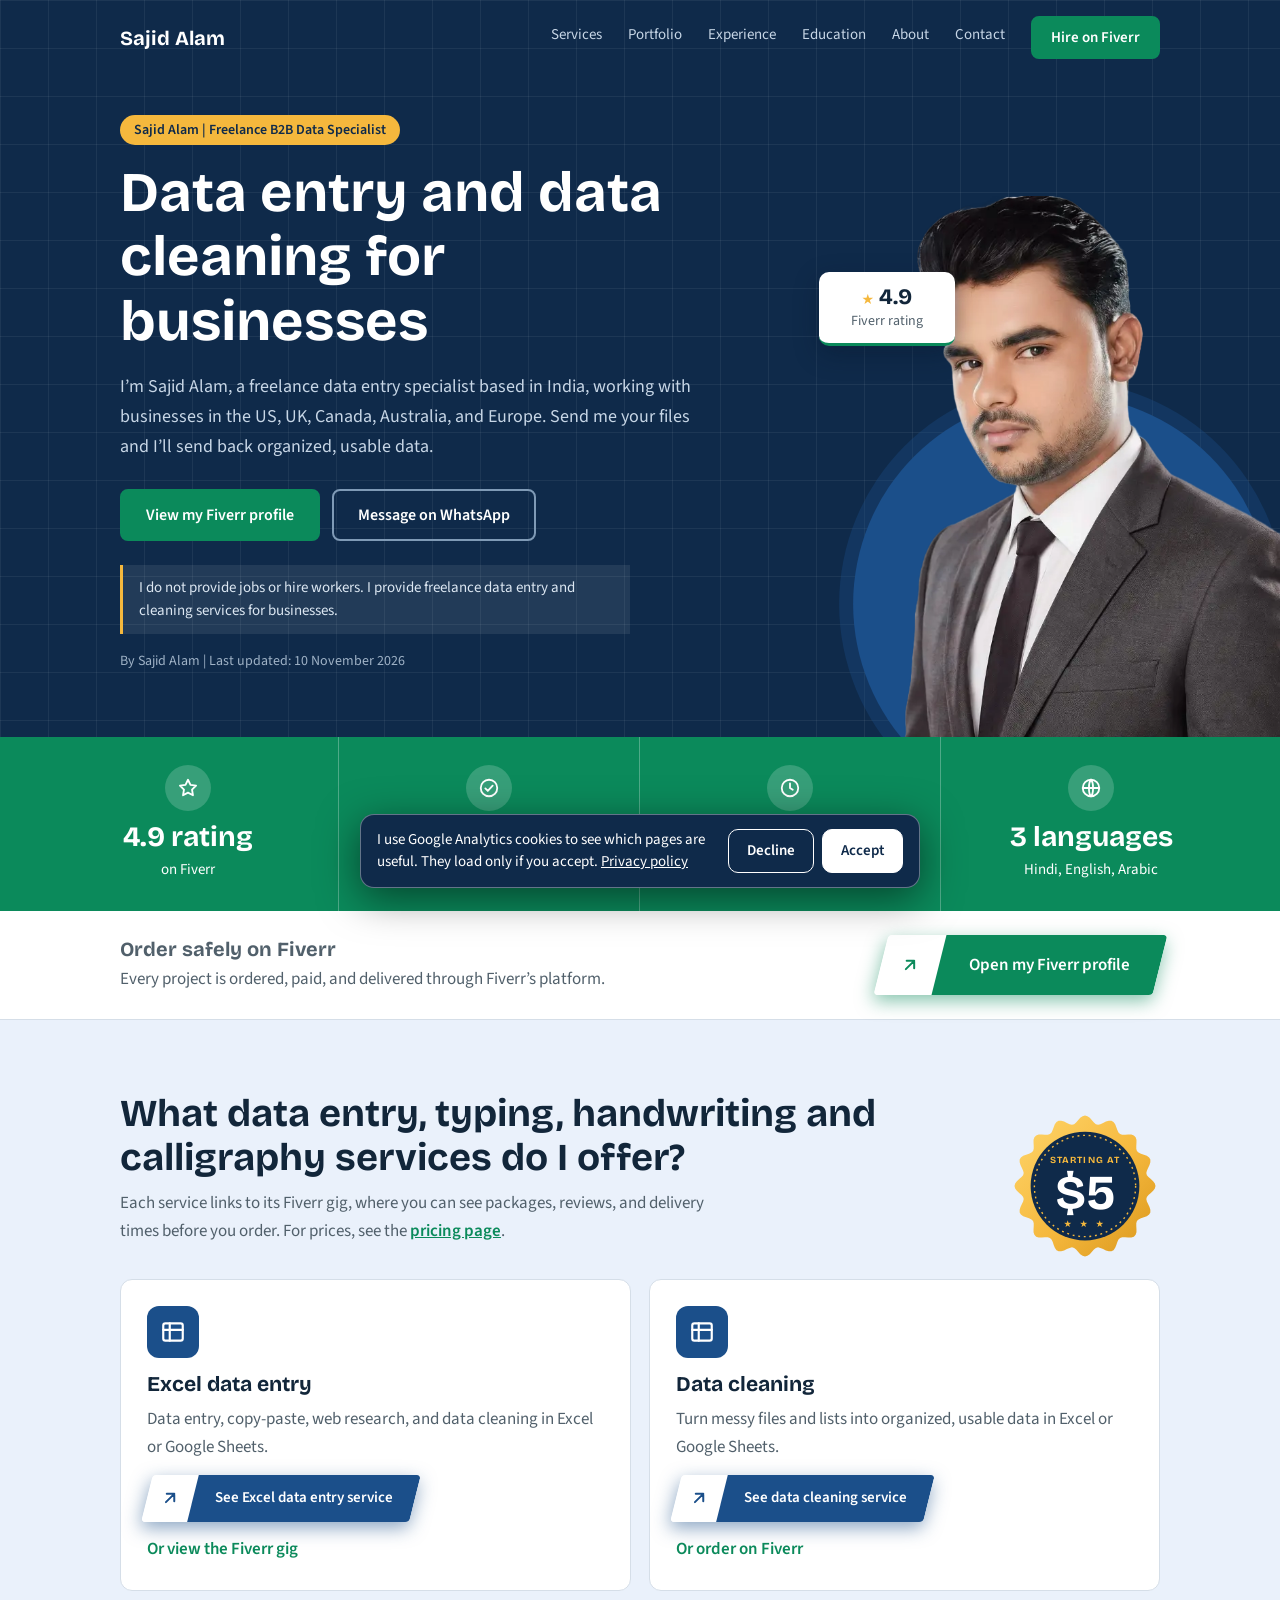
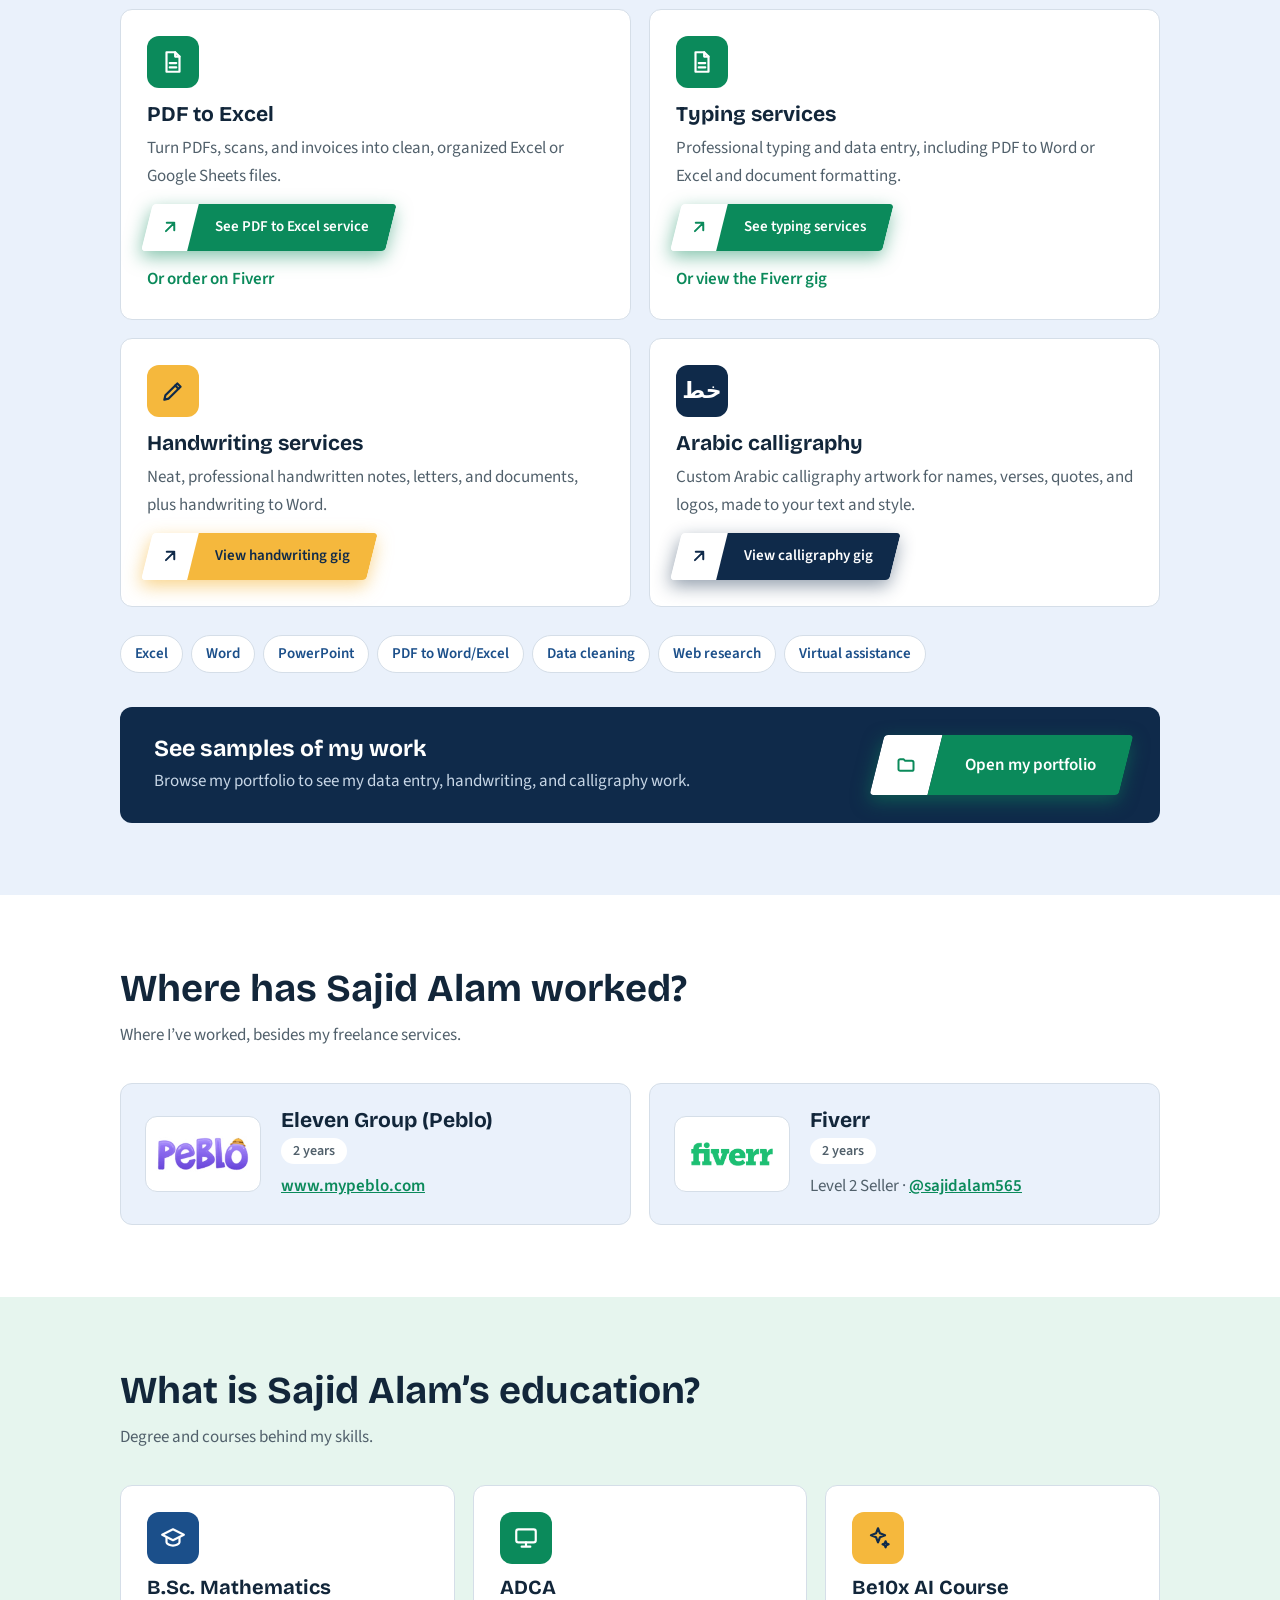
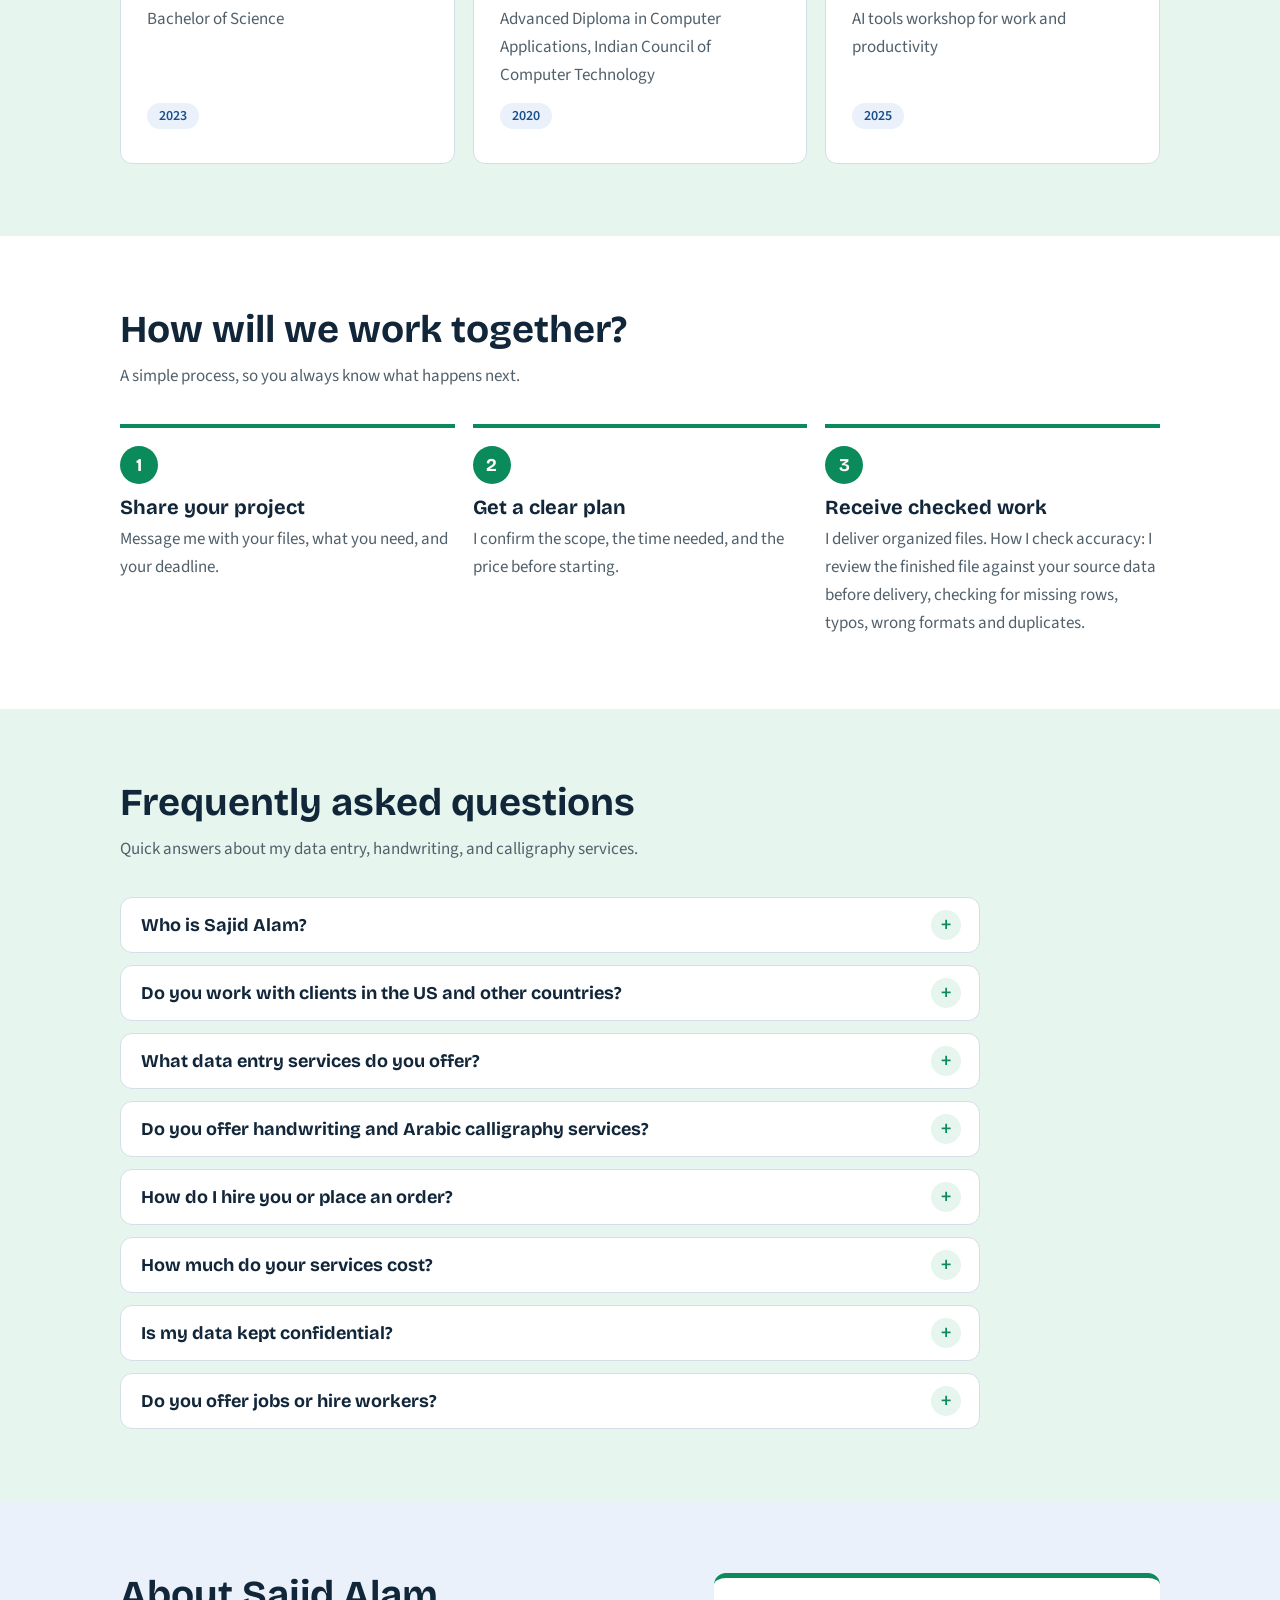
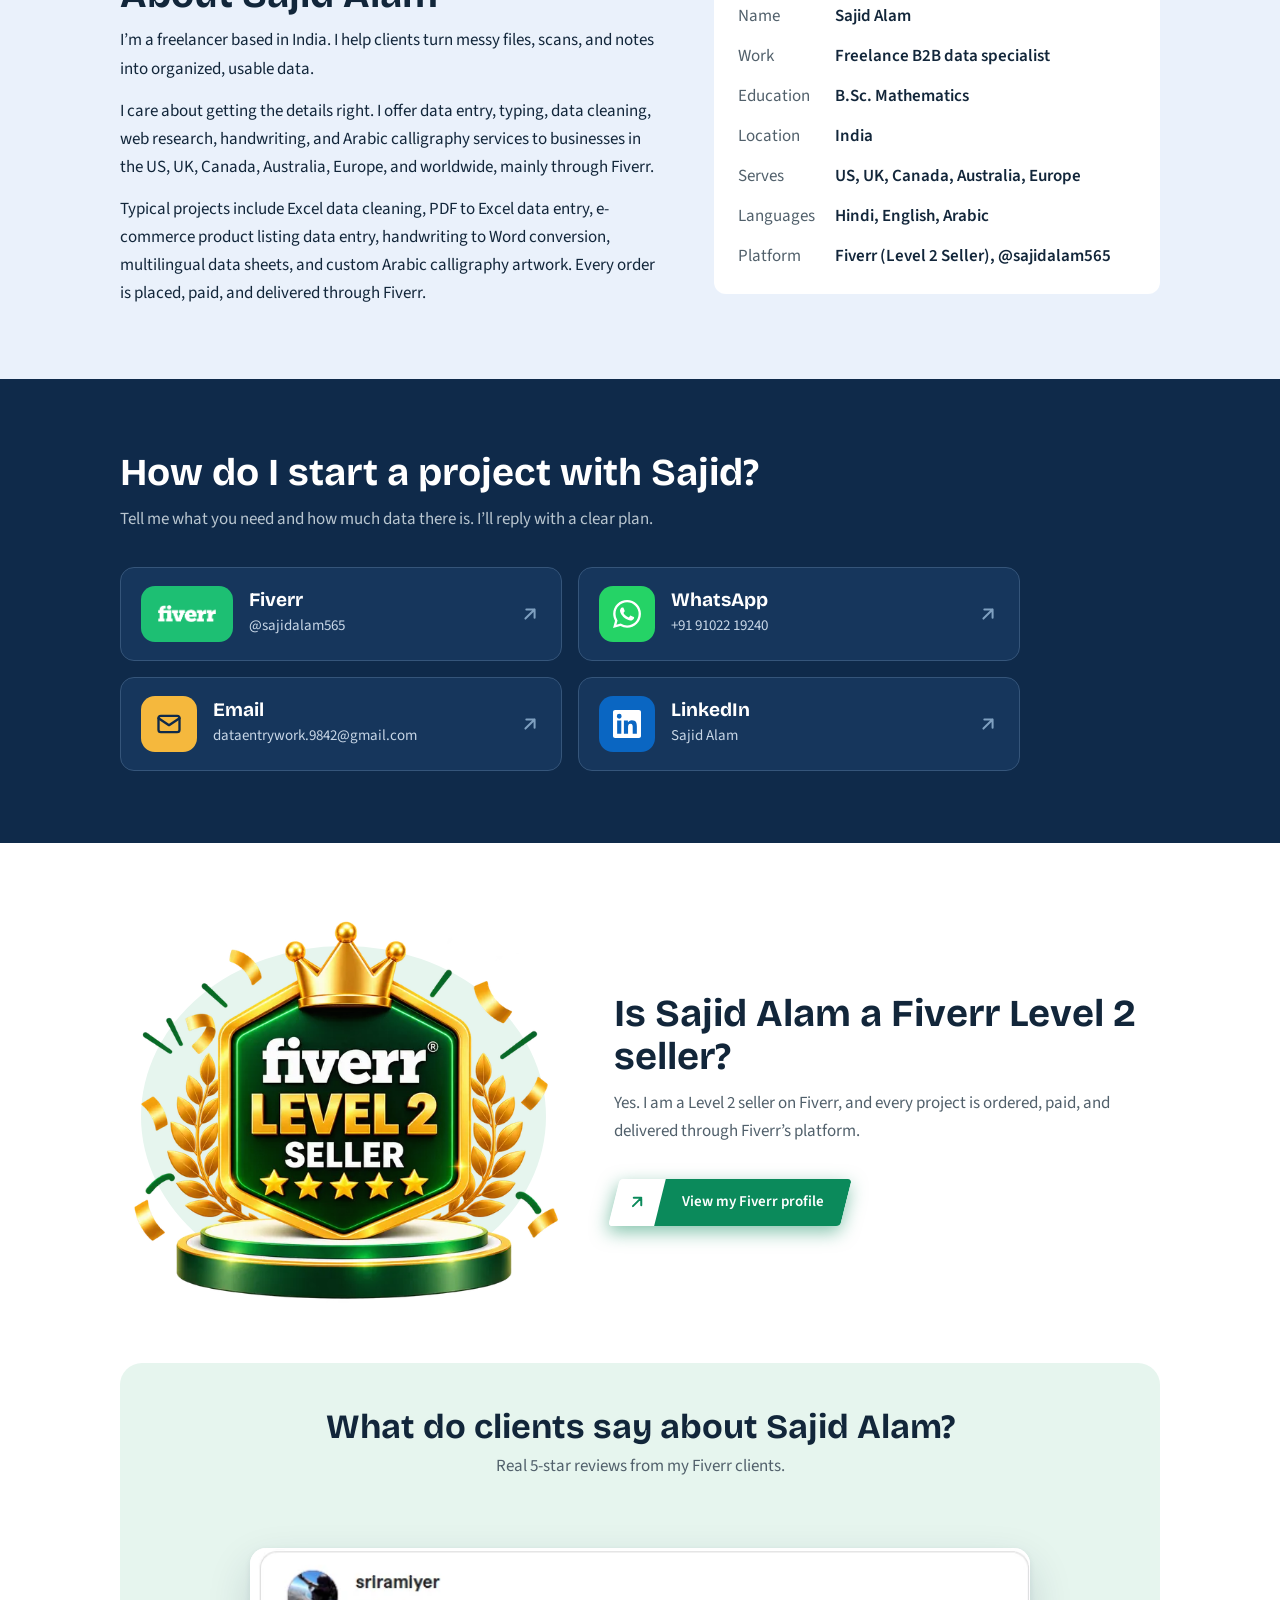
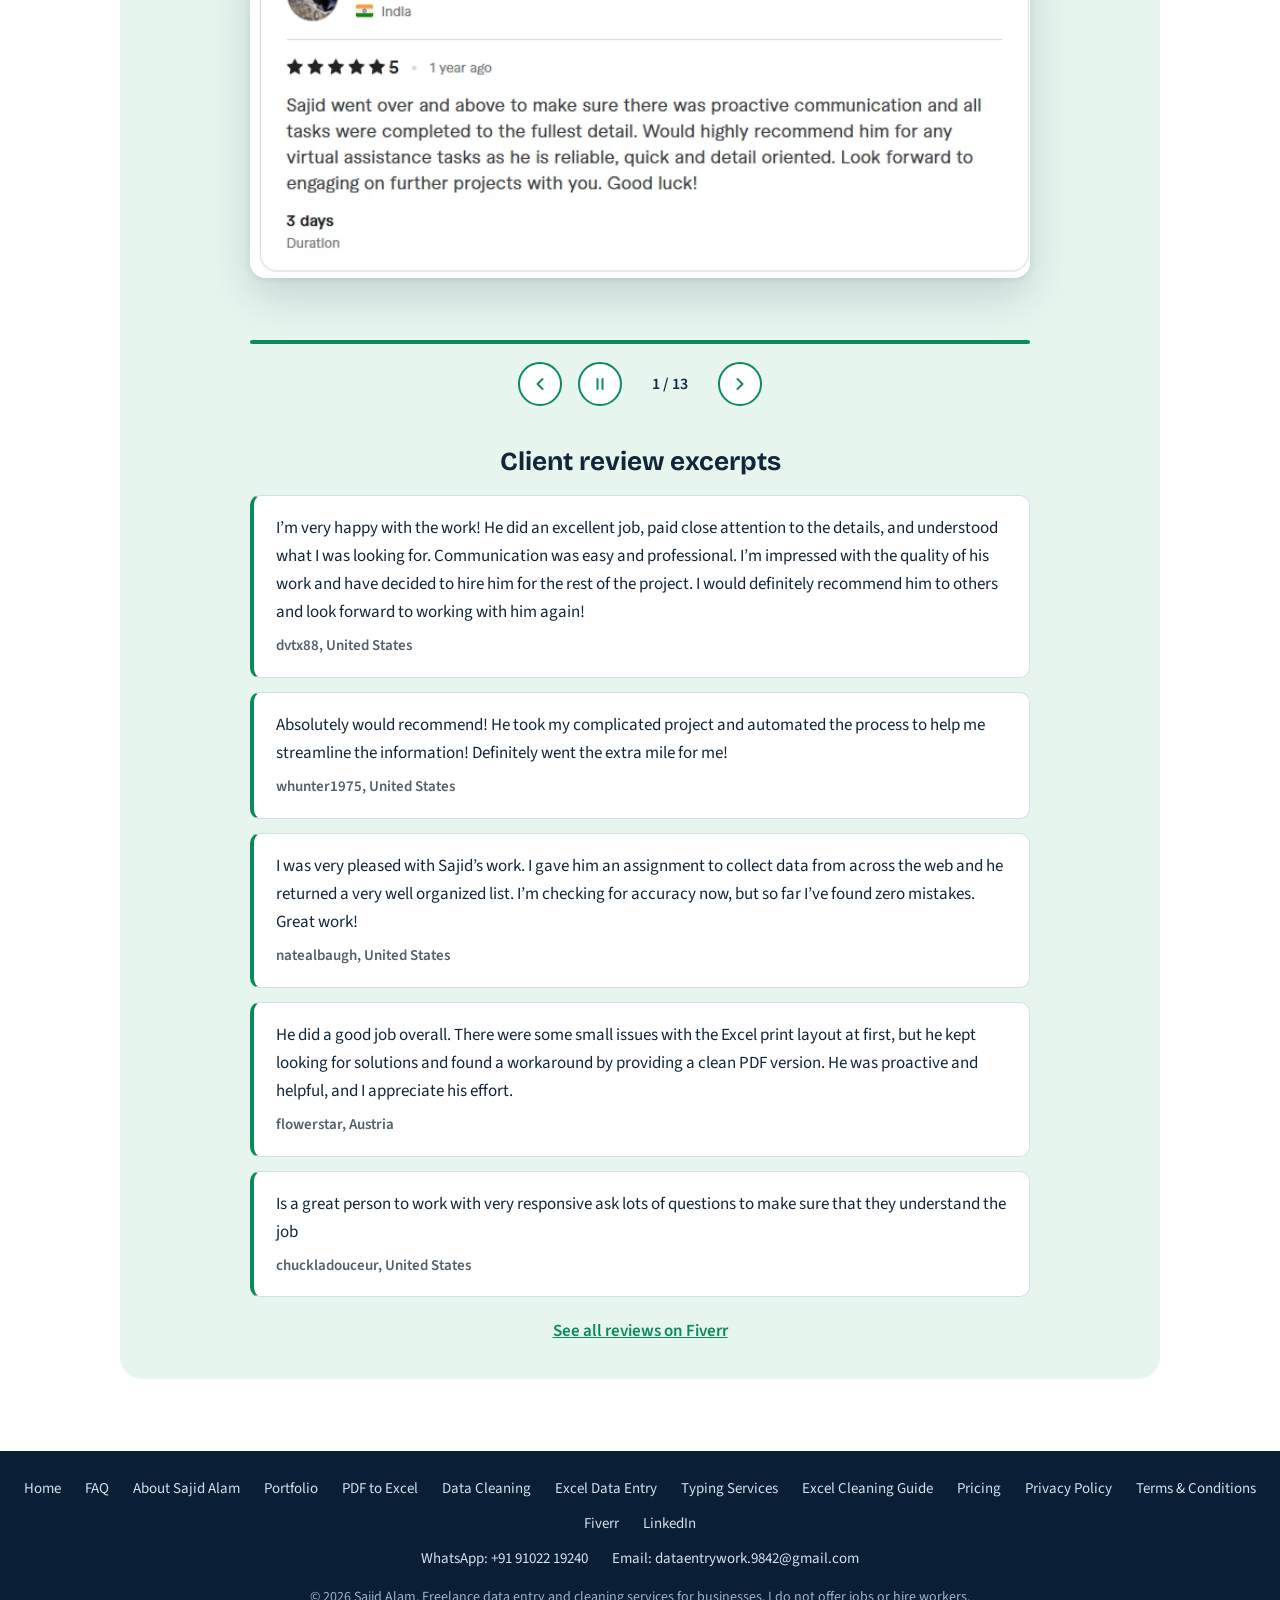
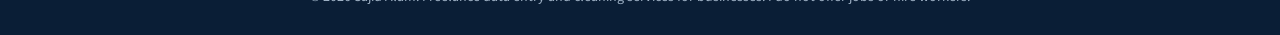
==== commit d182151d: "Add files via upload" ====
--- a/index.html
+++ b/index.html
@@ -30,7 +30,8 @@
 <meta name="twitter:description" content="Freelance B2B data specialist Sajid Alam. Excel and Google Sheets data entry, PDF to Excel, data cleaning and web research for businesses.">
 <meta name="twitter:image" content="https://www.dataentry.work/preview.jpg">
 <meta name="twitter:image:alt" content="Sajid Alam, freelance B2B data specialist">
-<script type="application/ld+json">{"@context":"https://schema.org","@graph":[{"@type":"WebSite","@id":"https://www.dataentry.work/#website","url":"https://www.dataentry.work/","name":"Sajid Alam","alternateName":["Sajid Alam Data Entry","Sajid Alam Freelance Data Specialist"],"inLanguage":"en","publisher":{"@id":"https://www.dataentry.work/#person"}},{"@type":"ProfilePage","@id":"https://www.dataentry.work/#profile","url":"https://www.dataentry.work/","name":"Sajid Alam | Data Entry & Data Cleaning for Businesses","description":"Freelance B2B data specialist Sajid Alam. Excel and Google Sheets data entry, PDF to Excel, data cleaning and web research for businesses.","isPartOf":{"@id":"https://www.dataentry.work/#website"},"mainEntity":{"@id":"https://www.dataentry.work/#person"},"inLanguage":"en","dateModified":"2026-11-06","primaryImageOfPage":{"@type":"ImageObject","url":"https://www.dataentry.work/preview.jpg","width":1200,"height":630}},{"@type":"Person","@id":"https://www.dataentry.work/#person","name":"Sajid Alam","alternateName":"Sajid Alam Data Entry","jobTitle":"Freelance B2B Data Specialist","description":"Freelance data entry and data cleaning specialist offering data entry, typing, handwriting, and Arabic calligraphy services to businesses. Level 2 seller on Fiverr.","url":"https://www.dataentry.work/","image":"https://www.dataentry.work/img/sajid-alam-freelance-data-entry-expert.webp","sameAs":["https://www.fiverr.com/sajidalam565","https://www.linkedin.com/in/sajid-alam-93083b26a"],"address":{"@type":"PostalAddress","addressCountry":"IN"},"knowsLanguage":["Hindi","English","Arabic"],"knowsAbout":["Data entry","Data cleaning","Web research","Microsoft Excel","Typing services","Handwriting services","Arabic calligraphy"]},{"@type":"Service","@id":"https://www.dataentry.work/#service","name":"Data entry, typing, handwriting and Arabic calligraphy services","provider":{"@id":"https://www.dataentry.work/#person"},"areaServed":[{"@type":"Country","name":"United States"},{"@type":"Country","name":"United Kingdom"},{"@type":"Country","name":"Canada"},{"@type":"Country","name":"Australia"},{"@type":"Place","name":"Europe"},{"@type":"Place","name":"Worldwide"}],"serviceType":["Data entry","Data cleaning","Web research","Typing services","Handwriting services","Arabic calligraphy"],"url":"https://www.dataentry.work/","offers":{"@type":"AggregateOffer","priceCurrency":"USD","lowPrice":"5"},"hasOfferCatalog":{"@type":"OfferCatalog","name":"Services by Sajid Alam","itemListElement":[{"@type":"Offer","itemOffered":{"@type":"Service","name":"Excel data entry","description":"Data entry, copy-paste, web research, and data cleaning in Excel or Google Sheets.","url":"https://www.fiverr.com/sajidalam565/your-reliable-virtual-assistant-for-data-entry"}},{"@type":"Offer","itemOffered":{"@type":"Service","name":"Typing services","description":"Professional typing and data entry, including PDF to Word or Excel and document formatting.","url":"https://www.fiverr.com/sajidalam565/do-professional-typing-services"}},{"@type":"Offer","itemOffered":{"@type":"Service","name":"Handwriting services","description":"Neat, professional handwritten notes, letters, and documents, and handwriting to Word.","url":"https://www.fiverr.com/sajidalam565/write-professional-handwritten-notes-and-letters"}},{"@type":"Offer","itemOffered":{"@type":"Service","name":"Arabic calligraphy","description":"Custom Arabic calligraphy artwork for names, verses, quotes, and logos.","url":"https://www.fiverr.com/sajidalam565/design-custom-arabic-calligraphy-artwork"}}]}},{"@type":"FAQPage","@id":"https://www.dataentry.work/#faq","mainEntity":[{"@type":"Question","name":"Who is Sajid Alam?","acceptedAnswer":{"@type":"Answer","text":"I’m a freelance data entry specialist based in India, helping businesses with data entry, typing, data cleaning, web research, handwriting, and Arabic calligraphy."}},{"@type":"Question","name":"Do you work with clients in the US and other countries?","acceptedAnswer":{"@type":"Answer","text":"Yes. I’m based in India and work with businesses in the US, UK, Canada, Australia, and Europe. Orders, payment, and delivery all go through Fiverr."}},{"@type":"Question","name":"What data entry services do you offer?","acceptedAnswer":{"@type":"Answer","text":"Excel and Google Sheets data entry, copy-paste work, data cleaning, web research, PDF to Word or Excel, image to Excel, typing services, document formatting, and virtual assistance."}},{"@type":"Question","name":"Do you offer handwriting and Arabic calligraphy services?","acceptedAnswer":{"@type":"Answer","text":"Yes. I write handwritten letters, notes, and documents, and I can type handwritten pages into Word. I also create custom Arabic calligraphy for names, verses, quotes, logos, and the Names of Allah. See real samples in my portfolio."}},{"@type":"Question","name":"How do I hire you or place an order?","acceptedAnswer":{"@type":"Answer","text":"Pick a service and open its gig on Fiverr, or message me on Fiverr with your project details. Every order is placed, paid, and delivered through Fiverr’s platform."}},{"@type":"Question","name":"How much do your services cost?","acceptedAnswer":{"@type":"Answer","text":"Gigs start from $5. The final price depends on how much work your project needs, and it is confirmed on Fiverr before work begins."}},{"@type":"Question","name":"Is my data kept confidential?","acceptedAnswer":{"@type":"Answer","text":"Yes. Files you send are used only for your project and kept only as long as needed. You can read the details in my Privacy Policy."}},{"@type":"Question","name":"Do you offer jobs or hire workers?","acceptedAnswer":{"@type":"Answer","text":"No. I do not provide jobs or hire workers, and I never charge registration fees. I am a freelancer who provides data entry and cleaning services for businesses."}}]}]}</script>
+<script type="application/ld+json">{"@context":"https://schema.org","@graph":[{"@type":"WebSite","@id":"https://www.dataentry.work/#website","url":"https://www.dataentry.work/","name":"Sajid Alam","alternateName":["Sajid Alam Data Entry","Sajid Alam Freelance Data Specialist"],"inLanguage":"en","publisher":{"@id":"https://www.dataentry.work/#person"}},{"@type":"ProfilePage","@id":"https://www.dataentry.work/#profile","url":"https://www.dataentry.work/","name":"Sajid Alam | Data Entry & Data Cleaning for Businesses","description":"Freelance B2B data specialist Sajid Alam. Excel and Google Sheets data entry, PDF to Excel, data cleaning and web research for businesses.","isPartOf":{"@id":"https://www.dataentry.work/#website"},"mainEntity":{"@id":"https://www.dataentry.work/#person"},"inLanguage":"en","dateModified":"2026-11-10","primaryImageOfPage":{"@type":"ImageObject","url":"https://www.dataentry.work/preview.jpg","width":1200,"height":630}},{"@type":"Person","@id":"https://www.dataentry.work/#person","name":"Sajid Alam","alternateName":"Sajid Alam Data Entry","jobTitle":"Freelance B2B Data Specialist","description":"Freelance data entry and data cleaning specialist offering data entry, typing, handwriting, and Arabic calligraphy services to businesses. Level 2 seller on Fiverr.","url":"https://www.dataentry.work/","image":"https://www.dataentry.work/img/sajid-alam-freelance-data-entry-expert.webp","sameAs":["https://www.fiverr.com/sajidalam565","https://www.linkedin.com/in/sajid-alam-93083b26a"],"address":{"@type":"PostalAddress","addressCountry":"IN"},"knowsLanguage":["Hindi","English","Arabic"],"knowsAbout":["Data entry","Data cleaning","Web research","Microsoft Excel","Typing services","Handwriting services","Arabic calligraphy"]},{"@type":"Service","@id":"https://www.dataentry.work/#service","name":"Data entry, typing, handwriting and Arabic calligraphy services","provider":{"@id":"https://www.dataentry.work/#person"},"areaServed":[{"@type":"Country","name":"United States"},{"@type":"Country","name":"United Kingdom"},{"@type":"Country","name":"Canada"},{"@type":"Country","name":"Australia"},{"@type":"Place","name":"Europe"},{"@type":"Place","name":"Worldwide"}],"serviceType":["Data entry","Data cleaning","Web research","Typing services","Handwriting services","Arabic calligraphy"],"url":"https://www.dataentry.work/","offers":{"@type":"AggregateOffer","priceCurrency":"USD","lowPrice":"5"},"hasOfferCatalog":{"@type":"OfferCatalog","name":"Services by Sajid Alam","itemListElement":[{"@type":"Offer","itemOffered":{"@type":"Service","name":"Excel data entry","description":"Data entry, copy-paste, web research, and data cleaning in Excel or Google Sheets.","url":"https://www.fiverr.com/sajidalam565/your-reliable-virtual-assistant-for-data-entry"}},{"@type":"Offer","itemOffered":{"@type":"Service","name":"Typing services","description":"Professional typing and data entry, including PDF to Word or Excel and document formatting.","url":"https://www.fiverr.com/sajidalam565/do-professional-typing-services"}},{"@type":"Offer","itemOffered":{"@type":"Service","name":"Handwriting services","description":"Neat, professional handwritten notes, letters, and documents, and handwriting to Word.","url":"https://www.fiverr.com/sajidalam565/write-professional-handwritten-notes-and-letters"}},{"@type":"Offer","itemOffered":{"@type":"Service","name":"Arabic calligraphy","description":"Custom Arabic calligraphy artwork for names, verses, quotes, and logos.","url":"https://www.fiverr.com/sajidalam565/design-custom-arabic-calligraphy-artwork"}}]}},{"@type":"FAQPage","@id":"https://www.dataentry.work/#faq","mainEntity":[{"@type":"Question","name":"Who is Sajid Alam?","acceptedAnswer":{"@type":"Answer","text":"I’m a freelance data entry specialist based in India, helping businesses with data entry, typing, data cleaning, web research, handwriting, and Arabic calligraphy. I have completed 80+ orders on Fiverr and have been selling there for 2 years."}},{"@type":"Question","name":"Do you work with clients in the US and other countries?","acceptedAnswer":{"@type":"Answer","text":"Yes. I’m based in India and work with businesses in the US, UK, Canada, Australia, and Europe. Orders, payment, and delivery all go through Fiverr."}},{"@type":"Question","name":"What data entry services do you offer?","acceptedAnswer":{"@type":"Answer","text":"Excel and Google Sheets data entry, copy-paste work, data cleaning, web research, PDF to Word or Excel, image to Excel, typing services, document formatting, and virtual assistance."}},{"@type":"Question","name":"Do you offer handwriting and Arabic calligraphy services?","acceptedAnswer":{"@type":"Answer","text":"Yes. I write handwritten letters, notes, and documents, and I can type handwritten pages into Word. I also create custom Arabic calligraphy for names, verses, quotes, logos, and the Names of Allah. See real samples in my portfolio."}},{"@type":"Question","name":"How do I hire you or place an order?","acceptedAnswer":{"@type":"Answer","text":"Pick a service and open its gig on Fiverr, or message me on Fiverr with your project details. Every order is placed, paid, and delivered through Fiverr’s platform."}},{"@type":"Question","name":"How much do your services cost?","acceptedAnswer":{"@type":"Answer","text":"Gigs start from $5. The final price depends on how much work your project needs, and it is confirmed on Fiverr before work begins."}},{"@type":"Question","name":"Is my data kept confidential?","acceptedAnswer":{"@type":"Answer","text":"Yes. Files you send are used only for your project and kept only as long as needed. You can read the details in my Privacy Policy."}},{"@type":"Question","name":"Do you offer jobs or hire workers?","acceptedAnswer":{"@type":"Answer","text":"No. I do not provide jobs or hire workers, and I never charge registration fees. I am a freelancer who provides data entry and cleaning services for businesses."}}]}]}</script>
+<link rel="preload" href="/fonts/sourcesans3-400.woff2" as="font" type="font/woff2" crossorigin>
 <link rel="stylesheet" href="/css/fonts.css">
 <style>
 :root{--navy:#0F2A4A;--navy-d:#0A1E36;--blue:#1B4F8A;--green:#0B8A5B;--green-d:#087048;--mint:#E6F5EE;--sky:#EAF1FB;--amber:#F5B83D;--ink:#12263A;--muted:#51606B;--line:#D5DEE8;--head:"Bricolage Grotesque","Segoe UI",system-ui,sans-serif;--body:"Source Sans 3","Segoe UI",system-ui,sans-serif}
@@ -220,7 +221,7 @@
 @media(max-width:480px){.go{display:none}.tx span{font-size:14px}.ct{padding:16px}}
 
 .stats{background:var(--green);color:#fff}
-.stats .wrap{max-width:none;padding:0 clamp(12px,3vw,48px);display:grid;grid-template-columns:repeat(2,1fr)}
+.stats .wrap{max-width:none;padding:0 clamp(12px,3vw,48px);display:grid;grid-template-columns:repeat(4,1fr)}
 .stats .wrap>div{padding:28px 12px;text-align:center;border-right:1px solid rgba(255,255,255,.28);transition:background .3s}
 .stats .wrap>div:last-child{border-right:0}
 .stats .wrap>div:hover{background:rgba(255,255,255,.1)}
@@ -230,7 +231,7 @@
 .stats b{display:block;font:700 28px/1.2 var(--head)}
 .stats span{font-size:15px}
 .badge{text-align:center;padding:12px 24px;min-width:136px;border-bottom:3px solid var(--green)}
-@media(max-width:800px){.stats .wrap{grid-template-columns:repeat(2,1fr)}.stats .wrap>div:nth-child(2){border-right:0}.badge{min-width:0;padding:10px 18px}.stats b{font-size:21px}.gig.big .gi{width:46px}.gig.big .gt{padding:14px 16px;font-size:15px}}
+@media(max-width:800px){.stats .wrap{grid-template-columns:repeat(2,1fr)}.stats .wrap>div:nth-child(2n){border-right:0}.stats .wrap>div:nth-child(-n+2){border-bottom:1px solid rgba(255,255,255,.28)}.badge{min-width:0;padding:10px 18px}.stats b{font-size:21px}.gig.big .gi{width:46px}.gig.big .gt{padding:14px 16px;font-size:15px}}
 .about .wrap>*{min-width:0}
 .info{grid-template-columns:auto minmax(0,1fr)}.info dd{overflow-wrap:anywhere}
 
@@ -318,7 +319,7 @@
 <a data-track="whatsapp" class="btn o" href="https://wa.me/919102219240?text=Hi%20Sajid%2C%20I%20found%20your%20website%20and%20need%20help%20with%20a%20project.">Message on WhatsApp</a>
 </div>
 <p class="note"><span>I do not provide jobs or hire workers. I provide freelance data entry and cleaning services for businesses.</span></p>
-<p class="upd">By Sajid Alam | Last updated: <time datetime="2026-11-06">6 November 2026</time></p>
+<p class="upd">By Sajid Alam | Last updated: <time datetime="2026-11-10">10 November 2026</time></p>
 </div>
 </div>
 <div class="portrait">
@@ -333,6 +334,8 @@
 <div class="stats">
 <div class="wrap">
 <div><i class="si"><svg viewBox="0 0 24 24" aria-hidden="true"><path d="M12 3l2.7 5.6 6.1.9-4.4 4.3 1 6.1L12 17l-5.4 2.9 1-6.1L3.2 9.5l6.1-.9z"/></svg></i><b>4.9 rating</b><span>on Fiverr</span></div>
+<div><i class="si"><svg viewBox="0 0 24 24" aria-hidden="true"><circle cx="12" cy="12" r="9"/><path d="M8 12.5l2.7 2.7L16 9.5"/></svg></i><b>80+ orders</b><span>completed on Fiverr</span></div>
+<div><i class="si"><svg viewBox="0 0 24 24" aria-hidden="true"><circle cx="12" cy="12" r="9"/><path d="M12 7v5l3 2"/></svg></i><b>2 years</b><span>as a Fiverr seller</span></div>
 <div><i class="si"><svg viewBox="0 0 24 24" aria-hidden="true"><circle cx="12" cy="12" r="9"/><path d="M3 12h18M12 3c3 3 3 15 0 18M12 3c-3 3-3 15 0 18"/></svg></i><b>3 languages</b><span>Hindi, English, Arabic</span></div>
 </div>
 </div>
@@ -353,7 +356,7 @@
 <div class="card"><div class="ic a"><svg viewBox="0 0 24 24" aria-hidden="true"><rect x="3" y="4" width="18" height="16" rx="2"/><path d="M3 10h18M9 4v16"/></svg></div><h3>Excel data entry</h3><p>Data entry, copy-paste, web research, and data cleaning in Excel or Google Sheets.</p><a class="gig gc-a" href="/excel-data-entry"><span class="gi"><svg viewBox="0 0 24 24" aria-hidden="true"><path d="M7 17L17 7M8 7h9v9"/></svg></span><span class="gt"><b>See Excel data entry service</b></span></a><a data-track="fiverr" style="align-self:flex-start" href="https://www.fiverr.com/sajidalam565/your-reliable-virtual-assistant-for-data-entry">Or view the Fiverr gig</a></div>
 <div class="card"><div class="ic a"><svg viewBox="0 0 24 24" aria-hidden="true"><rect x="3" y="4" width="18" height="16" rx="2"/><path d="M3 10h18M9 4v16"/></svg></div><h3>Data cleaning</h3><p>Turn messy files and lists into organized, usable data in Excel or Google Sheets.</p><a class="gig gc-a" href="/data-cleaning"><span class="gi"><svg viewBox="0 0 24 24" aria-hidden="true"><path d="M7 17L17 7M8 7h9v9"/></svg></span><span class="gt"><b>See data cleaning service</b></span></a><a data-track="fiverr" style="align-self:flex-start" href="https://www.fiverr.com/sajidalam565" rel="me">Or order on Fiverr</a></div>
 <div class="card"><div class="ic b"><svg viewBox="0 0 24 24" aria-hidden="true"><path d="M6 3h8l4 4v14H6z"/><path d="M14 3v4h4M9 13h6M9 17h6"/></svg></div><h3>PDF to Excel</h3><p>Turn PDFs, scans, and invoices into clean, organized Excel or Google Sheets files.</p><a class="gig gc-b" href="/pdf-to-excel"><span class="gi"><svg viewBox="0 0 24 24" aria-hidden="true"><path d="M7 17L17 7M8 7h9v9"/></svg></span><span class="gt"><b>See PDF to Excel service</b></span></a><a data-track="fiverr" style="align-self:flex-start" href="https://www.fiverr.com/sajidalam565" rel="me">Or order on Fiverr</a></div>
-<div class="card"><div class="ic b"><svg viewBox="0 0 24 24" aria-hidden="true"><path d="M6 3h8l4 4v14H6z"/><path d="M14 3v4h4M9 13h6M9 17h6"/></svg></div><h3>Typing services</h3><p>Professional typing and data entry, including PDF to Word or Excel and document formatting.</p><a data-track="fiverr" class="gig gc-b" href="https://www.fiverr.com/sajidalam565/do-professional-typing-services"><span class="gi"><svg viewBox="0 0 24 24" aria-hidden="true"><path d="M7 17L17 7M8 7h9v9"/></svg></span><span class="gt"><b>View typing services gig</b></span></a></div>
+<div class="card"><div class="ic b"><svg viewBox="0 0 24 24" aria-hidden="true"><path d="M6 3h8l4 4v14H6z"/><path d="M14 3v4h4M9 13h6M9 17h6"/></svg></div><h3>Typing services</h3><p>Professional typing and data entry, including PDF to Word or Excel and document formatting.</p><a class="gig gc-b" href="/typing-services"><span class="gi"><svg viewBox="0 0 24 24" aria-hidden="true"><path d="M7 17L17 7M8 7h9v9"/></svg></span><span class="gt"><b>See typing services</b></span></a><a data-track="fiverr" style="align-self:flex-start" href="https://www.fiverr.com/sajidalam565/do-professional-typing-services">Or view the Fiverr gig</a></div>
 <div class="card"><div class="ic c"><svg viewBox="0 0 24 24" aria-hidden="true"><path d="M4 20l1-4L16 5l3 3L8 19z"/><path d="M14 7l3 3"/></svg></div><h3>Handwriting services</h3><p>Neat, professional handwritten notes, letters, and documents, plus handwriting to Word.</p><a data-track="fiverr" class="gig gc-c" href="https://www.fiverr.com/sajidalam565/write-professional-handwritten-notes-and-letters"><span class="gi"><svg viewBox="0 0 24 24" aria-hidden="true"><path d="M7 17L17 7M8 7h9v9"/></svg></span><span class="gt"><b>View handwriting gig</b></span></a></div>
 <div class="card"><div class="ic d" aria-hidden="true">خط</div><h3>Arabic calligraphy</h3><p>Custom Arabic calligraphy artwork for names, verses, quotes, and logos, made to your text and style.</p><a data-track="fiverr" class="gig gc-d" href="https://www.fiverr.com/sajidalam565/design-custom-arabic-calligraphy-artwork"><span class="gi"><svg viewBox="0 0 24 24" aria-hidden="true"><path d="M7 17L17 7M8 7h9v9"/></svg></span><span class="gt"><b>View calligraphy gig</b></span></a></div>
 </div>
@@ -370,8 +373,8 @@
 <h2>Where has Sajid Alam worked?</h2>
 <p class="sub">Where I’ve worked, besides my freelance services.</p>
 <div class="exps">
-<div class="job"><div class="lt"><img src="/img/peblo-logo.webp" width="312" height="118" loading="lazy" decoding="async" alt="Peblo logo"></div><div><h3>Eleven Group (Peblo)</h3><a href="https://www.mypeblo.com" rel="noopener">www.mypeblo.com</a></div></div>
-<div class="job"><div class="lt"><span class="fiv" role="img" aria-label="Fiverr"></span></div><div><h3>Fiverr</h3><span>Level 2 Seller · </span><a data-track="fiverr" href="https://www.fiverr.com/sajidalam565" rel="me">@sajidalam565</a></div></div>
+<div class="job"><div class="lt"><img src="/img/peblo-logo.webp" width="312" height="118" loading="lazy" decoding="async" alt="Peblo logo"></div><div><h3>Eleven Group (Peblo)</h3><span class="dur">2 years</span><br><a href="https://www.mypeblo.com" rel="noopener">www.mypeblo.com</a></div></div>
+<div class="job"><div class="lt"><span class="fiv" role="img" aria-label="Fiverr"></span></div><div><h3>Fiverr</h3><span class="dur">2 years</span><br><span>Level 2 Seller · </span><a data-track="fiverr" href="https://www.fiverr.com/sajidalam565" rel="me">@sajidalam565</a></div></div>
 </div>
 </div>
 </section>
@@ -405,7 +408,7 @@
 <h2>Frequently asked questions</h2>
 <p class="sub">Quick answers about my data entry, handwriting, and calligraphy services.</p>
 <div class="fl">
-<details class="fq"><summary>Who is Sajid Alam?</summary><div class="fa"><p>I’m a freelance data entry specialist based in India, helping businesses with data entry, typing, data cleaning, web research, handwriting, and Arabic calligraphy.</p></div></details>
+<details class="fq"><summary>Who is Sajid Alam?</summary><div class="fa"><p>I’m a freelance data entry specialist based in India, helping businesses with data entry, typing, data cleaning, web research, handwriting, and Arabic calligraphy. I have completed 80+ orders on Fiverr and have been selling there for 2 years.</p></div></details>
 <details class="fq"><summary>Do you work with clients in the US and other countries?</summary><div class="fa"><p>Yes. I’m based in India and work with businesses in the US, UK, Canada, Australia, and Europe. Orders, payment, and delivery all go through Fiverr.</p></div></details>
 <details class="fq"><summary>What data entry services do you offer?</summary><div class="fa"><p>Excel and Google Sheets data entry, copy-paste work, data cleaning, web research, PDF to Word or Excel, image to Excel, typing services, document formatting, and virtual assistance.</p></div></details>
 <details class="fq"><summary>Do you offer handwriting and Arabic calligraphy services?</summary><div class="fa"><p>Yes. I write handwritten letters, notes, and documents, and I can type handwritten pages into Word. I also create custom Arabic calligraphy for names, verses, quotes, logos, and the Names of Allah. See real samples in my portfolio.</p></div></details>
@@ -471,7 +474,7 @@
 <ul>
 <li><blockquote><p>I’m very happy with the work! He did an excellent job, paid close attention to the details, and understood what I was looking for. Communication was easy and professional. I’m impressed with the quality of his work and have decided to hire him for the rest of the project. I would definitely recommend him to others and look forward to working with him again!</p></blockquote><p class="rby">dvtx88, United States</p></li>
 <li><blockquote><p>Absolutely would recommend! He took my complicated project and automated the process to help me streamline the information! Definitely went the extra mile for me!</p></blockquote><p class="rby">whunter1975, United States</p></li>
-<li><blockquote><p>I was very pleased with Sajid's work. I gave him an assignment to collect data from across the web and he returned a very well organized list. I'm checking for accuracy now, but so far I've found zero mistakes. Great work!</p></blockquote><p class="rby">natealbaugh, United States</p></li>
+<li><blockquote><p>I was very pleased with Sajid’s work. I gave him an assignment to collect data from across the web and he returned a very well organized list. I’m checking for accuracy now, but so far I’ve found zero mistakes. Great work!</p></blockquote><p class="rby">natealbaugh, United States</p></li>
 <li><blockquote><p>He did a good job overall. There were some small issues with the Excel print layout at first, but he kept looking for solutions and found a workaround by providing a clean PDF version. He was proactive and helpful, and I appreciate his effort.</p></blockquote><p class="rby">flowerstar, Austria</p></li>
 <li><blockquote><p>Is a great person to work with very responsive ask lots of questions to make sure that they understand the job</p></blockquote><p class="rby">chuckladouceur, United States</p></li>
 </ul>
@@ -483,7 +486,7 @@
 </main>
 
 <footer>
-<nav aria-label="Footer"><a href="/">Home</a><a href="/#faq">FAQ</a><a href="/#about">About Sajid Alam</a><a href="/portfolio">Portfolio</a><a href="/pdf-to-excel">PDF to Excel</a><a href="/data-cleaning">Data Cleaning</a><a href="/excel-data-entry">Excel Data Entry</a><a href="/pricing">Pricing</a><a href="/privacy">Privacy Policy</a><a href="/terms">Terms &amp; Conditions</a><a href="https://www.fiverr.com/sajidalam565" rel="me" data-track="fiverr">Fiverr</a><a href="https://www.linkedin.com/in/sajid-alam-93083b26a" rel="me">LinkedIn</a></nav>
+<nav aria-label="Footer"><a href="/">Home</a><a href="/#faq">FAQ</a><a href="/#about">About Sajid Alam</a><a href="/portfolio">Portfolio</a><a href="/pdf-to-excel">PDF to Excel</a><a href="/data-cleaning">Data Cleaning</a><a href="/excel-data-entry">Excel Data Entry</a><a href="/typing-services">Typing Services</a><a href="/how-to-clean-data-in-excel">Excel Cleaning Guide</a><a href="/pricing">Pricing</a><a href="/privacy">Privacy Policy</a><a href="/terms">Terms &amp; Conditions</a><a href="https://www.fiverr.com/sajidalam565" rel="me" data-track="fiverr">Fiverr</a><a href="https://www.linkedin.com/in/sajid-alam-93083b26a" rel="me">LinkedIn</a></nav>
 <nav aria-label="Contact"><a href="https://wa.me/919102219240" data-track="whatsapp">WhatsApp: +91 91022 19240</a><a href="mailto:dataentrywork.9842@gmail.com">Email: dataentrywork.9842@gmail.com</a></nav>
 <p>© 2026 Sajid Alam. Freelance data entry and cleaning services for businesses. I do not offer jobs or hire workers.</p>
 </footer>
--- a/css/fonts.css
+++ b/css/fonts.css
@@ -0,0 +1,4 @@
+@font-face{font-family:"Bricolage Grotesque";font-style:normal;font-weight:500;font-display:swap;src:url("/fonts/bricolage-500.woff2") format("woff2")}
+@font-face{font-family:"Bricolage Grotesque";font-style:normal;font-weight:700;font-display:swap;src:url("/fonts/bricolage-700.woff2") format("woff2")}
+@font-face{font-family:"Source Sans 3";font-style:normal;font-weight:400;font-display:swap;src:url("/fonts/sourcesans3-400.woff2") format("woff2")}
+@font-face{font-family:"Source Sans 3";font-style:normal;font-weight:600;font-display:swap;src:url("/fonts/sourcesans3-600.woff2") format("woff2")}
--- a/css/consent.css
+++ b/css/consent.css
@@ -0,0 +1,7 @@
+.ckb{position:fixed;left:12px;right:12px;bottom:calc(12px + env(safe-area-inset-bottom,0px));max-width:560px;margin:0 auto;z-index:9999;background:#0F2A4A;color:#fff;border-radius:14px;padding:14px 16px;box-shadow:0 10px 40px rgba(0,0,0,.5);border:1px solid rgba(255,255,255,.35);font:15px/1.45 "Source Sans 3",system-ui,-apple-system,"Segoe UI",Roboto,sans-serif;display:flex;flex-wrap:wrap;gap:10px 14px;align-items:center}
+.ckb p{margin:0;flex:1 1 240px}
+.ckb a{color:#fff;text-decoration:underline}
+.ckb-btns{display:flex;gap:8px}
+.ckb button{min-height:44px;padding:0 18px;border-radius:10px;font:inherit;font-weight:600;cursor:pointer;border:1px solid #fff;background:transparent;color:#fff}
+.ckb button.ckb-yes{background:#fff;color:#0F2A4A}
+.ckb button:focus-visible,.ckb a:focus-visible{outline:3px solid #7ee0a1;outline-offset:2px}
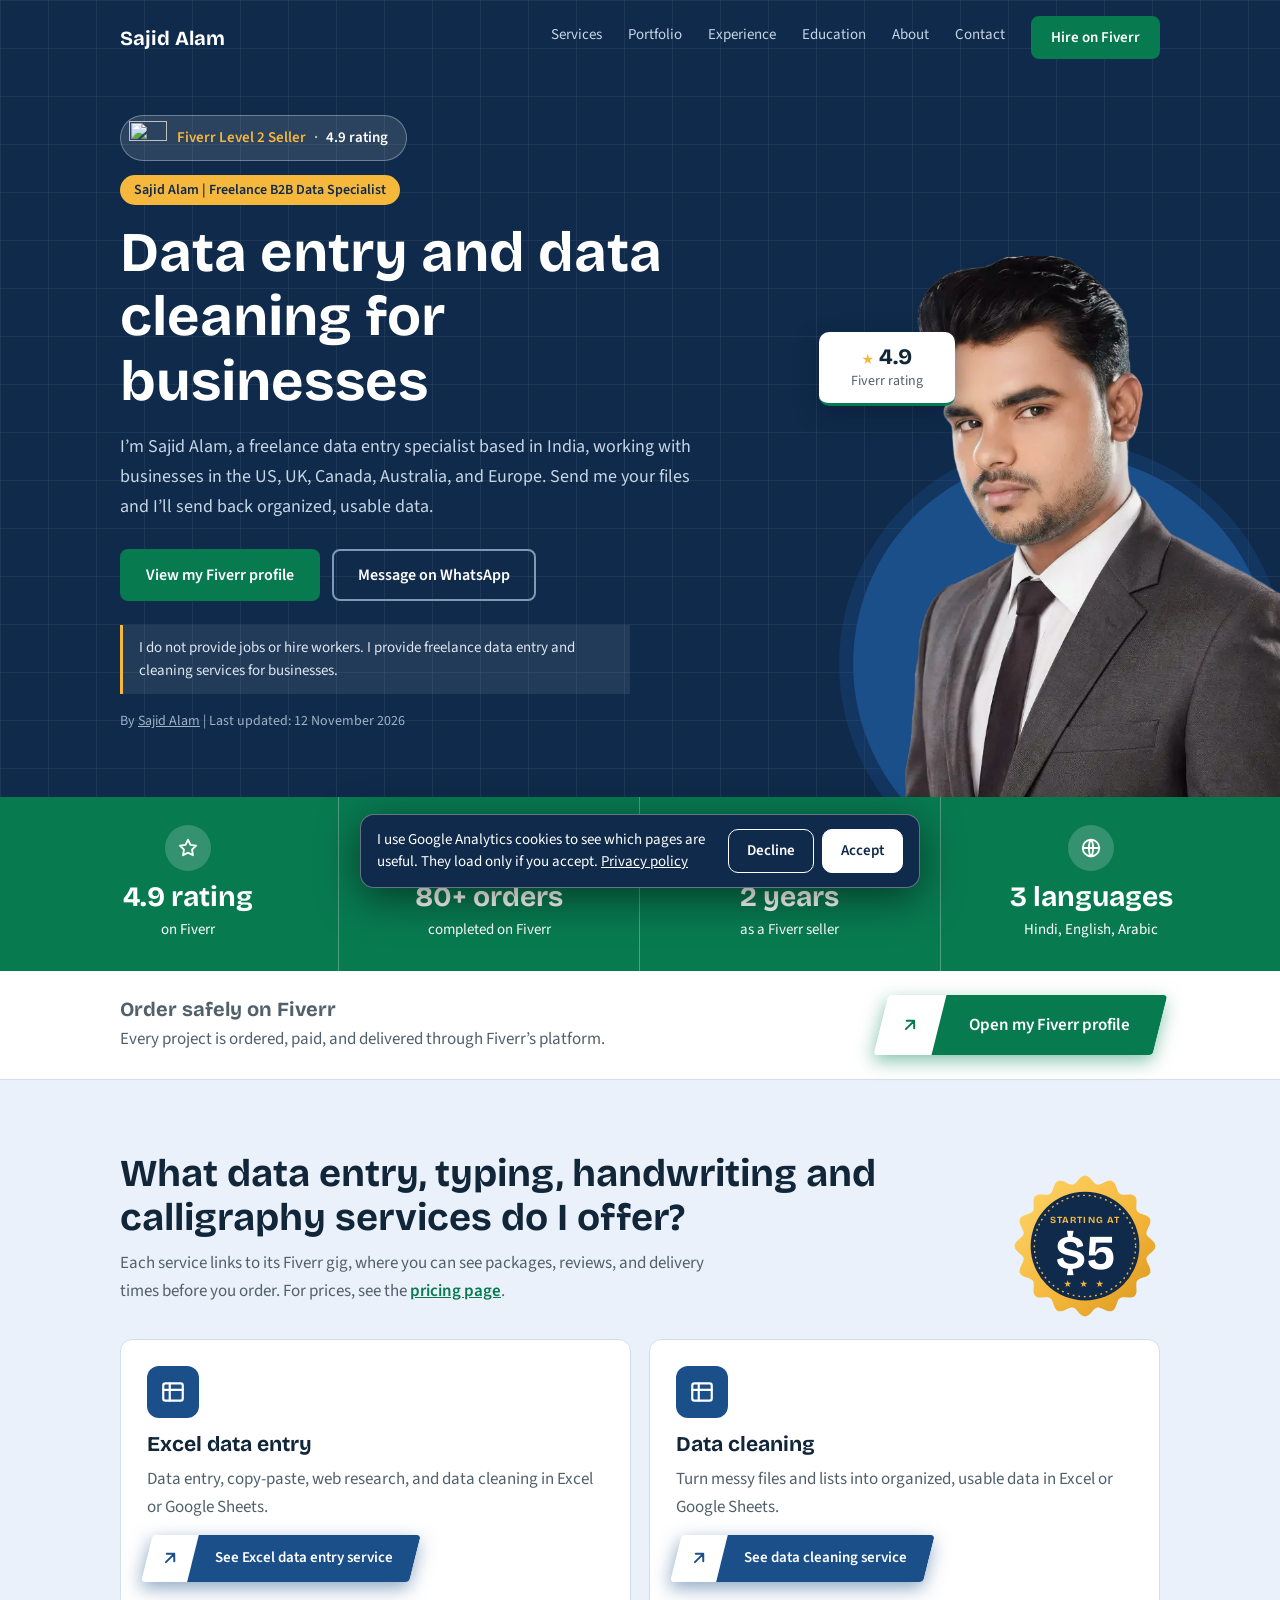
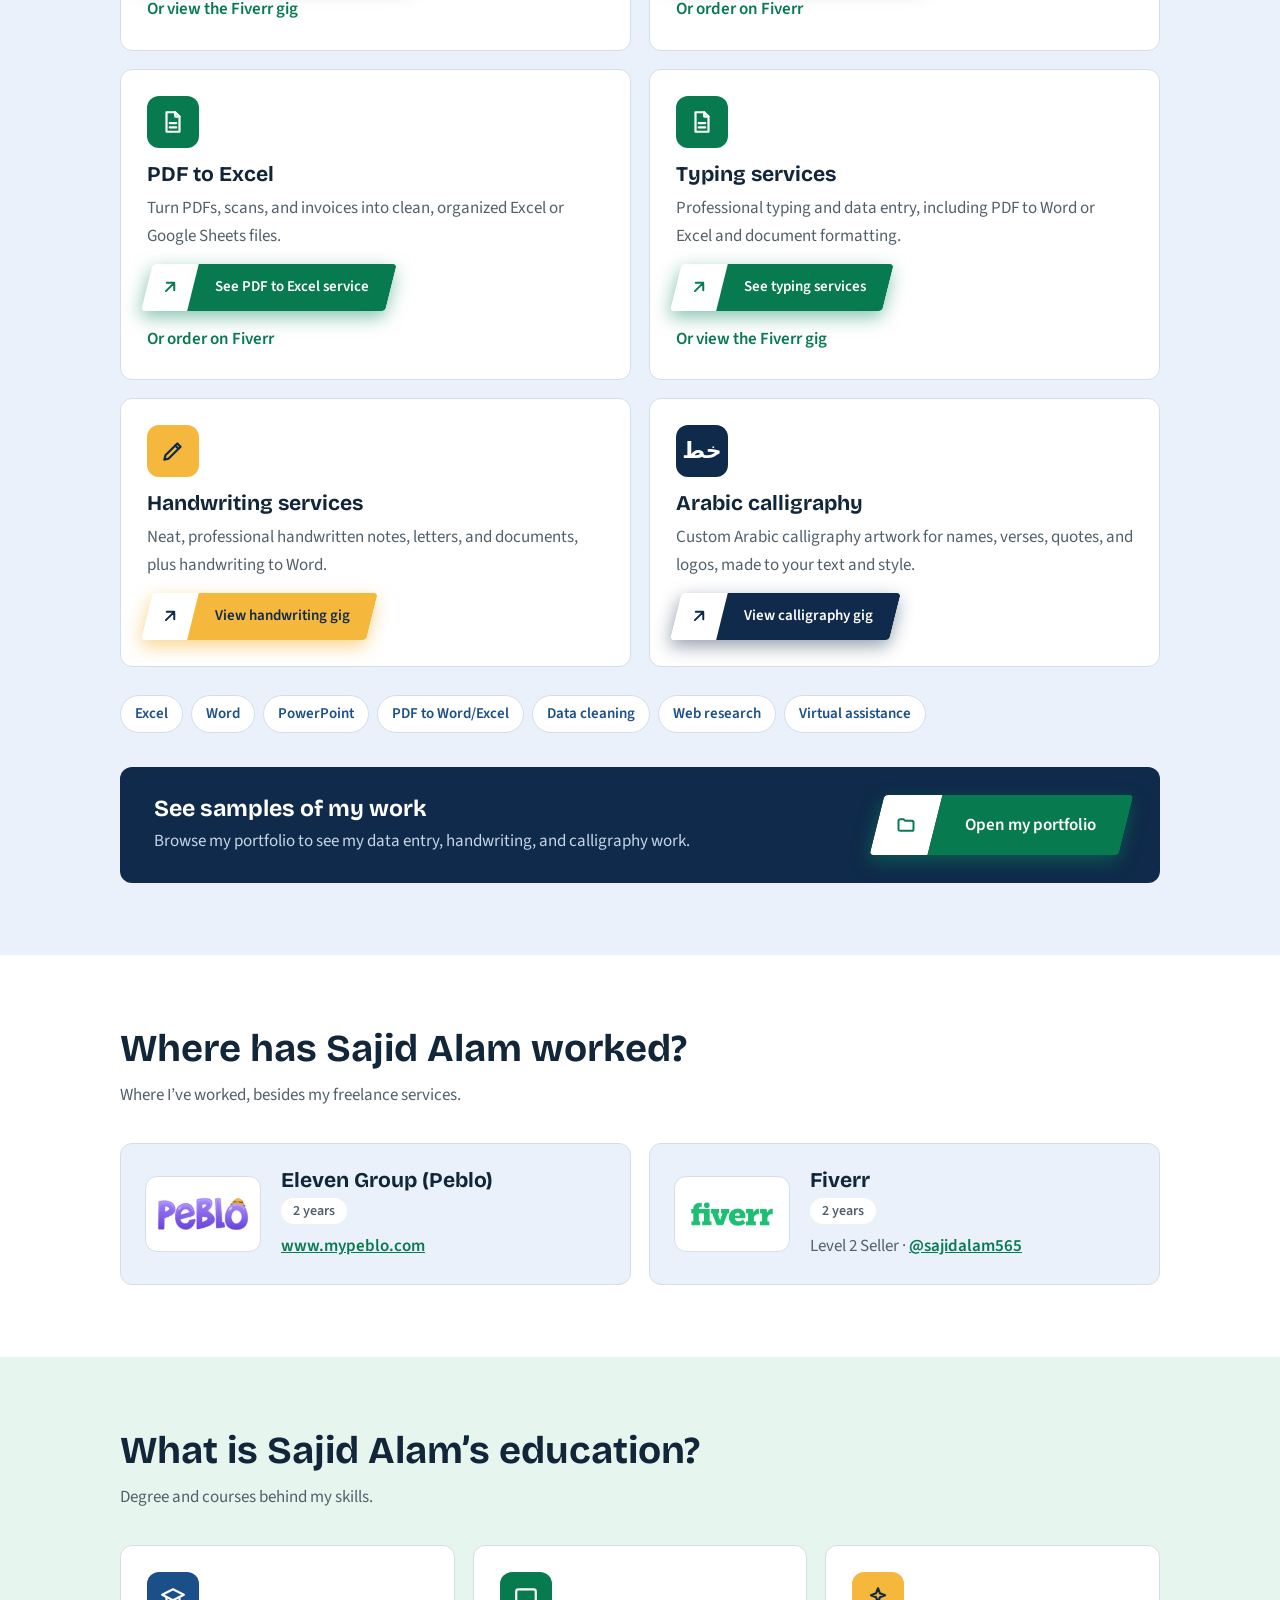
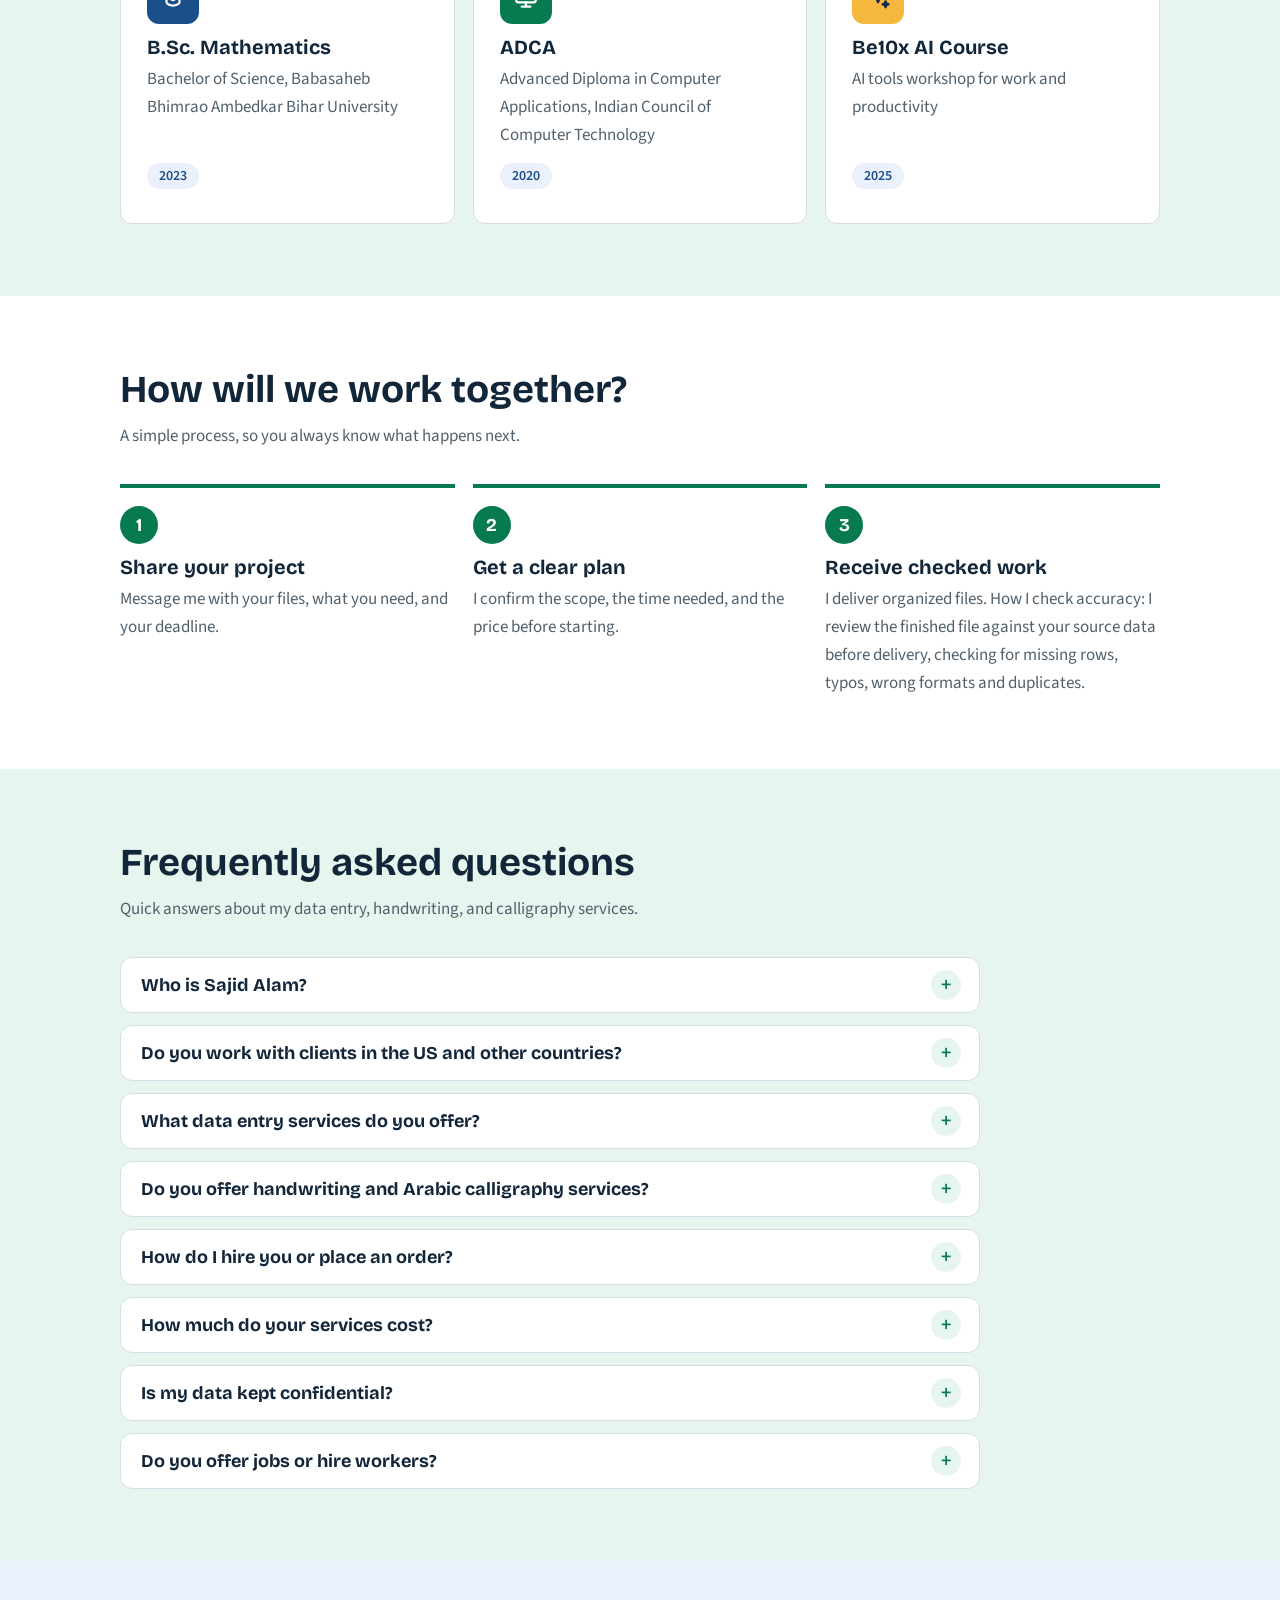
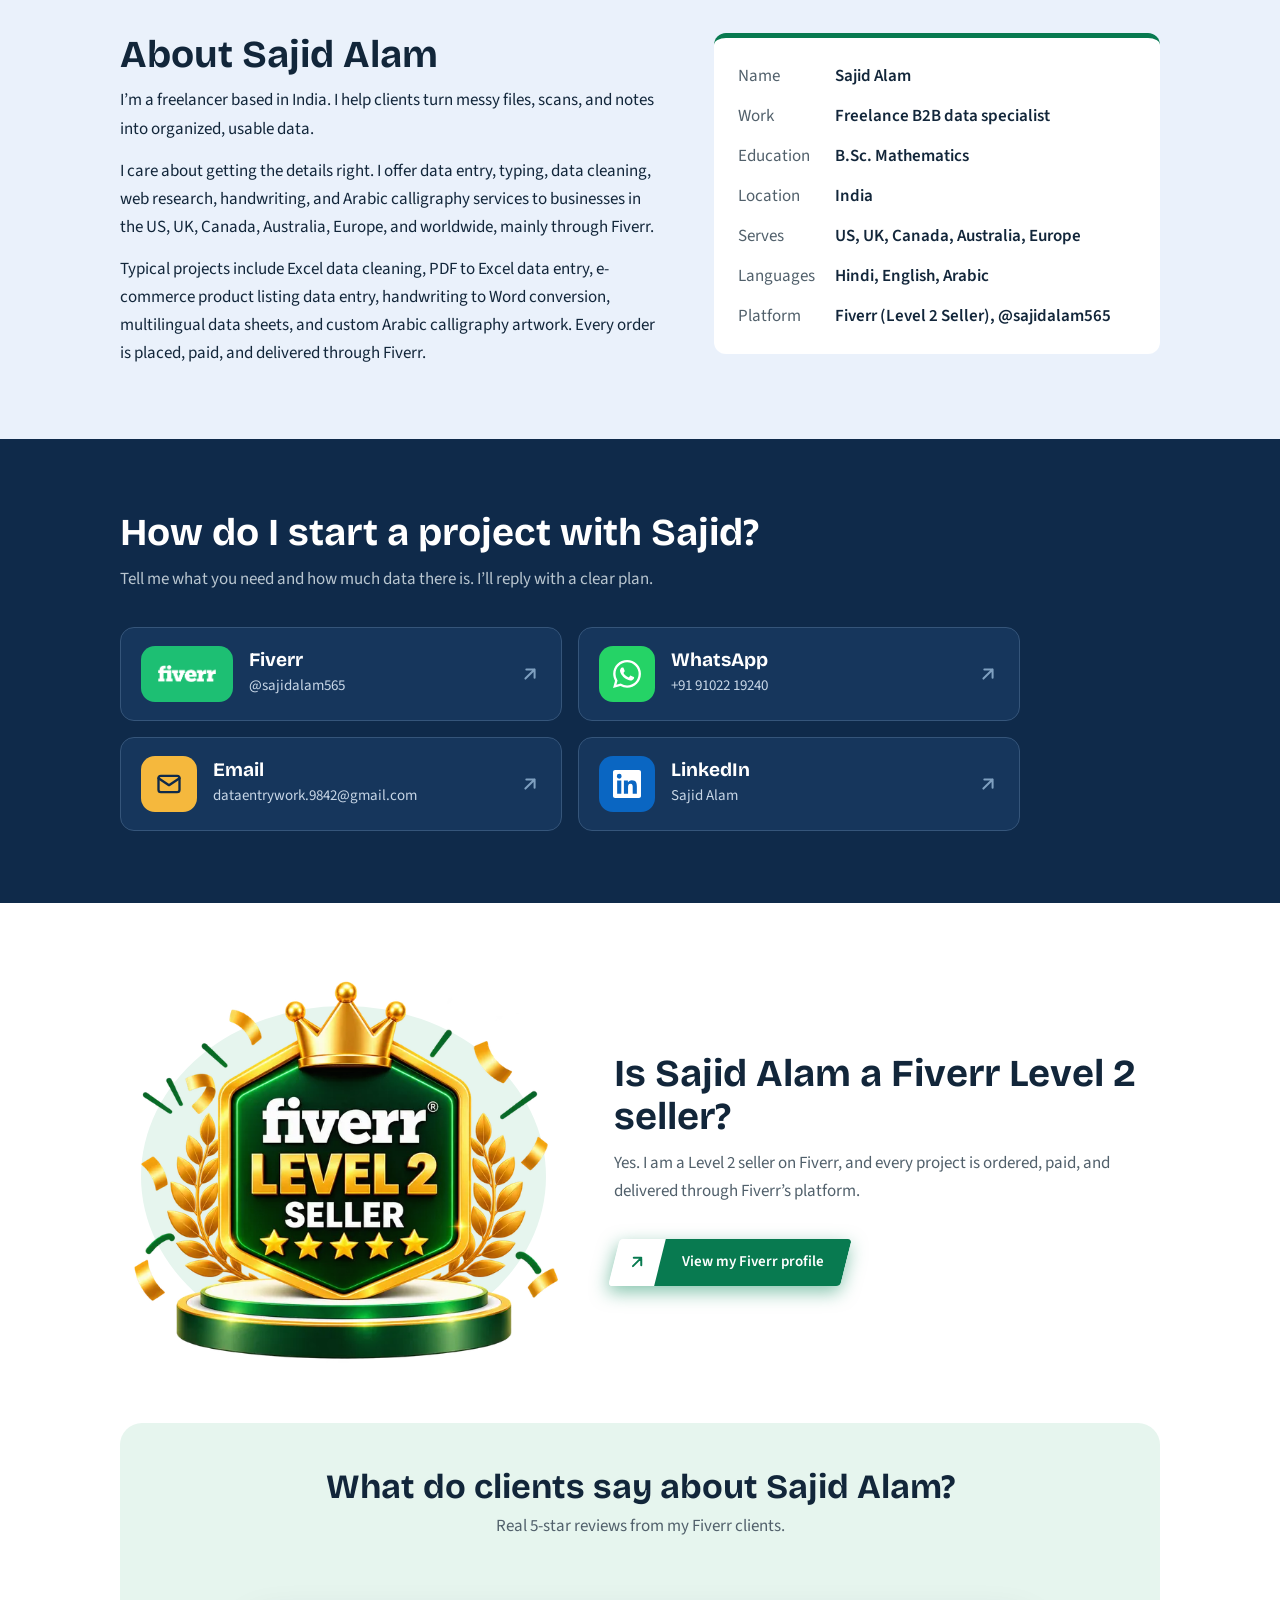
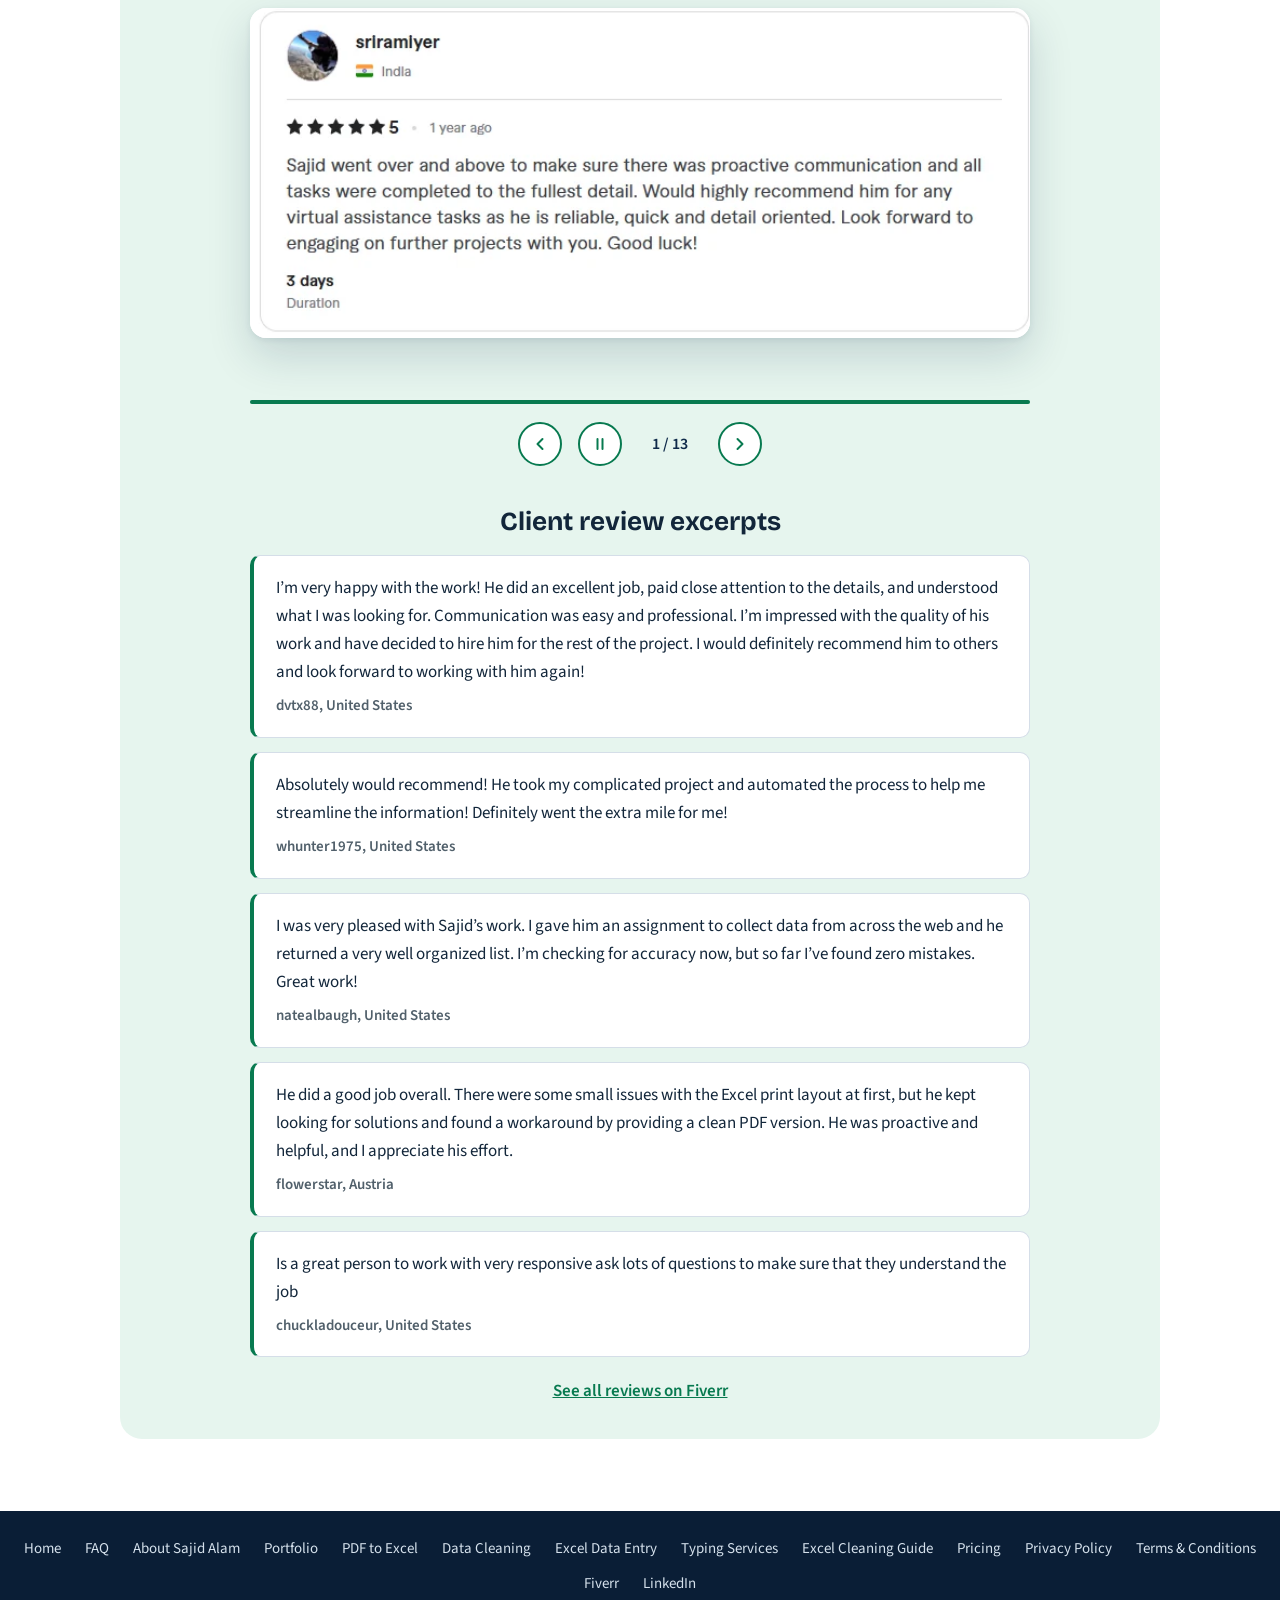
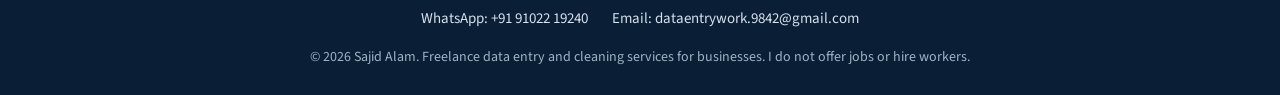
==== commit 899fe80a: "Add files via upload" ====
--- a/index.html
+++ b/index.html
@@ -4,7 +4,7 @@
 <meta charset="utf-8">
 <meta name="viewport" content="width=device-width, initial-scale=1">
 <title>Sajid Alam | Data Entry &amp; Data Cleaning for Businesses</title>
-<meta name="description" content="Freelance B2B data specialist Sajid Alam. Excel and Google Sheets data entry, PDF to Excel, data cleaning and web research for businesses.">
+<meta name="description" content="Sajid Alam, Fiverr Level 2 seller: Excel and Google Sheets data entry, PDF to Excel, data cleaning and web research for businesses.">
 <meta name="robots" content="index, follow, max-image-preview:large, max-snippet:-1">
 <meta name="author" content="Sajid Alam">
 <meta name="theme-color" content="#0F2A4A">
@@ -20,21 +20,21 @@
 <meta property="og:locale" content="en_US">
 <meta property="og:url" content="https://www.dataentry.work/">
 <meta property="og:title" content="Sajid Alam | Data Entry &amp; Data Cleaning for Businesses">
-<meta property="og:description" content="Freelance B2B data specialist Sajid Alam. Excel and Google Sheets data entry, PDF to Excel, data cleaning and web research for businesses.">
+<meta property="og:description" content="Sajid Alam, Fiverr Level 2 seller: Excel and Google Sheets data entry, PDF to Excel, data cleaning and web research for businesses.">
 <meta property="og:image" content="https://www.dataentry.work/preview.jpg">
 <meta property="og:image:width" content="1200">
 <meta property="og:image:height" content="630">
 <meta property="og:image:alt" content="Sajid Alam, freelance B2B data specialist">
 <meta name="twitter:card" content="summary_large_image">
 <meta name="twitter:title" content="Sajid Alam | Data Entry &amp; Data Cleaning for Businesses">
-<meta name="twitter:description" content="Freelance B2B data specialist Sajid Alam. Excel and Google Sheets data entry, PDF to Excel, data cleaning and web research for businesses.">
+<meta name="twitter:description" content="Sajid Alam, Fiverr Level 2 seller: Excel and Google Sheets data entry, PDF to Excel, data cleaning and web research for businesses.">
 <meta name="twitter:image" content="https://www.dataentry.work/preview.jpg">
 <meta name="twitter:image:alt" content="Sajid Alam, freelance B2B data specialist">
-<script type="application/ld+json">{"@context":"https://schema.org","@graph":[{"@type":"WebSite","@id":"https://www.dataentry.work/#website","url":"https://www.dataentry.work/","name":"Sajid Alam","alternateName":["Sajid Alam Data Entry","Sajid Alam Freelance Data Specialist"],"inLanguage":"en","publisher":{"@id":"https://www.dataentry.work/#person"}},{"@type":"ProfilePage","@id":"https://www.dataentry.work/#profile","url":"https://www.dataentry.work/","name":"Sajid Alam | Data Entry & Data Cleaning for Businesses","description":"Freelance B2B data specialist Sajid Alam. Excel and Google Sheets data entry, PDF to Excel, data cleaning and web research for businesses.","isPartOf":{"@id":"https://www.dataentry.work/#website"},"mainEntity":{"@id":"https://www.dataentry.work/#person"},"inLanguage":"en","dateModified":"2026-11-10","primaryImageOfPage":{"@type":"ImageObject","url":"https://www.dataentry.work/preview.jpg","width":1200,"height":630}},{"@type":"Person","@id":"https://www.dataentry.work/#person","name":"Sajid Alam","alternateName":"Sajid Alam Data Entry","jobTitle":"Freelance B2B Data Specialist","description":"Freelance data entry and data cleaning specialist offering data entry, typing, handwriting, and Arabic calligraphy services to businesses. Level 2 seller on Fiverr.","url":"https://www.dataentry.work/","image":"https://www.dataentry.work/img/sajid-alam-freelance-data-entry-expert.webp","sameAs":["https://www.fiverr.com/sajidalam565","https://www.linkedin.com/in/sajid-alam-93083b26a"],"address":{"@type":"PostalAddress","addressCountry":"IN"},"knowsLanguage":["Hindi","English","Arabic"],"knowsAbout":["Data entry","Data cleaning","Web research","Microsoft Excel","Typing services","Handwriting services","Arabic calligraphy"]},{"@type":"Service","@id":"https://www.dataentry.work/#service","name":"Data entry, typing, handwriting and Arabic calligraphy services","provider":{"@id":"https://www.dataentry.work/#person"},"areaServed":[{"@type":"Country","name":"United States"},{"@type":"Country","name":"United Kingdom"},{"@type":"Country","name":"Canada"},{"@type":"Country","name":"Australia"},{"@type":"Place","name":"Europe"},{"@type":"Place","name":"Worldwide"}],"serviceType":["Data entry","Data cleaning","Web research","Typing services","Handwriting services","Arabic calligraphy"],"url":"https://www.dataentry.work/","offers":{"@type":"AggregateOffer","priceCurrency":"USD","lowPrice":"5"},"hasOfferCatalog":{"@type":"OfferCatalog","name":"Services by Sajid Alam","itemListElement":[{"@type":"Offer","itemOffered":{"@type":"Service","name":"Excel data entry","description":"Data entry, copy-paste, web research, and data cleaning in Excel or Google Sheets.","url":"https://www.fiverr.com/sajidalam565/your-reliable-virtual-assistant-for-data-entry"}},{"@type":"Offer","itemOffered":{"@type":"Service","name":"Typing services","description":"Professional typing and data entry, including PDF to Word or Excel and document formatting.","url":"https://www.fiverr.com/sajidalam565/do-professional-typing-services"}},{"@type":"Offer","itemOffered":{"@type":"Service","name":"Handwriting services","description":"Neat, professional handwritten notes, letters, and documents, and handwriting to Word.","url":"https://www.fiverr.com/sajidalam565/write-professional-handwritten-notes-and-letters"}},{"@type":"Offer","itemOffered":{"@type":"Service","name":"Arabic calligraphy","description":"Custom Arabic calligraphy artwork for names, verses, quotes, and logos.","url":"https://www.fiverr.com/sajidalam565/design-custom-arabic-calligraphy-artwork"}}]}},{"@type":"FAQPage","@id":"https://www.dataentry.work/#faq","mainEntity":[{"@type":"Question","name":"Who is Sajid Alam?","acceptedAnswer":{"@type":"Answer","text":"I’m a freelance data entry specialist based in India, helping businesses with data entry, typing, data cleaning, web research, handwriting, and Arabic calligraphy. I have completed 80+ orders on Fiverr and have been selling there for 2 years."}},{"@type":"Question","name":"Do you work with clients in the US and other countries?","acceptedAnswer":{"@type":"Answer","text":"Yes. I’m based in India and work with businesses in the US, UK, Canada, Australia, and Europe. Orders, payment, and delivery all go through Fiverr."}},{"@type":"Question","name":"What data entry services do you offer?","acceptedAnswer":{"@type":"Answer","text":"Excel and Google Sheets data entry, copy-paste work, data cleaning, web research, PDF to Word or Excel, image to Excel, typing services, document formatting, and virtual assistance."}},{"@type":"Question","name":"Do you offer handwriting and Arabic calligraphy services?","acceptedAnswer":{"@type":"Answer","text":"Yes. I write handwritten letters, notes, and documents, and I can type handwritten pages into Word. I also create custom Arabic calligraphy for names, verses, quotes, logos, and the Names of Allah. See real samples in my portfolio."}},{"@type":"Question","name":"How do I hire you or place an order?","acceptedAnswer":{"@type":"Answer","text":"Pick a service and open its gig on Fiverr, or message me on Fiverr with your project details. Every order is placed, paid, and delivered through Fiverr’s platform."}},{"@type":"Question","name":"How much do your services cost?","acceptedAnswer":{"@type":"Answer","text":"Gigs start from $5. The final price depends on how much work your project needs, and it is confirmed on Fiverr before work begins."}},{"@type":"Question","name":"Is my data kept confidential?","acceptedAnswer":{"@type":"Answer","text":"Yes. Files you send are used only for your project and kept only as long as needed. You can read the details in my Privacy Policy."}},{"@type":"Question","name":"Do you offer jobs or hire workers?","acceptedAnswer":{"@type":"Answer","text":"No. I do not provide jobs or hire workers, and I never charge registration fees. I am a freelancer who provides data entry and cleaning services for businesses."}}]}]}</script>
+<script type="application/ld+json">{"@context":"https://schema.org","@graph":[{"@type":"WebSite","@id":"https://www.dataentry.work/#website","url":"https://www.dataentry.work/","name":"Sajid Alam","alternateName":["Sajid Alam Data Entry","Sajid Alam Freelance Data Specialist"],"inLanguage":"en","publisher":{"@id":"https://www.dataentry.work/#person"}},{"@type":"ProfilePage","@id":"https://www.dataentry.work/#profile","url":"https://www.dataentry.work/","name":"Sajid Alam | Data Entry & Data Cleaning for Businesses","description":"Sajid Alam, Fiverr Level 2 seller: Excel and Google Sheets data entry, PDF to Excel, data cleaning and web research for businesses.","isPartOf":{"@id":"https://www.dataentry.work/#website"},"mainEntity":{"@id":"https://www.dataentry.work/#person"},"inLanguage":"en","dateModified":"2026-11-12","primaryImageOfPage":{"@type":"ImageObject","url":"https://www.dataentry.work/preview.jpg","width":1200,"height":630}},{"@type":"Person","@id":"https://www.dataentry.work/#person","name":"Sajid Alam","alternateName":"Sajid Alam Data Entry","jobTitle":"Freelance B2B Data Specialist","description":"Freelance data entry and data cleaning specialist offering data entry, typing, handwriting, and Arabic calligraphy services to businesses. Level 2 seller on Fiverr.","url":"https://www.dataentry.work/","image":"https://www.dataentry.work/img/sajid-alam-freelance-data-entry-expert.webp","sameAs":["https://www.fiverr.com/sajidalam565","https://www.linkedin.com/in/sajid-alam-93083b26a"],"address":{"@type":"PostalAddress","addressCountry":"IN"},"knowsLanguage":["Hindi","English","Arabic"],"knowsAbout":["Data entry","Data cleaning","Web research","Microsoft Excel","Typing services","Handwriting services","Arabic calligraphy"],"award":"Fiverr Level 2 Seller","hasCredential":[{"@type":"EducationalOccupationalCredential","name":"B.Sc. Mathematics","credentialCategory":"degree","recognizedBy":{"@type":"CollegeOrUniversity","name":"Babasaheb Bhimrao Ambedkar Bihar University","url":"https://brabu.ac.in/"}},{"@type":"EducationalOccupationalCredential","name":"Advanced Diploma in Computer Applications (ADCA)","credentialCategory":"diploma","recognizedBy":{"@type":"Organization","name":"Indian Council of Computer Technology"}},{"@type":"EducationalOccupationalCredential","name":"Be10x AI Course","credentialCategory":"certificate"}],"alumniOf":{"@type":"CollegeOrUniversity","name":"Babasaheb Bhimrao Ambedkar Bihar University","url":"https://brabu.ac.in/"}},{"@type":"Service","@id":"https://www.dataentry.work/#service","name":"Data entry, typing, handwriting and Arabic calligraphy services","provider":{"@id":"https://www.dataentry.work/#person"},"areaServed":[{"@type":"Country","name":"United States"},{"@type":"Country","name":"United Kingdom"},{"@type":"Country","name":"Canada"},{"@type":"Country","name":"Australia"},{"@type":"Place","name":"Europe"},{"@type":"Place","name":"Worldwide"}],"serviceType":["Data entry","Data cleaning","Web research","Typing services","Handwriting services","Arabic calligraphy"],"url":"https://www.dataentry.work/","offers":{"@type":"AggregateOffer","priceCurrency":"USD","lowPrice":"5"},"hasOfferCatalog":{"@type":"OfferCatalog","name":"Services by Sajid Alam","itemListElement":[{"@type":"Offer","itemOffered":{"@type":"Service","name":"Excel data entry","description":"Data entry, copy-paste, web research, and data cleaning in Excel or Google Sheets.","url":"https://www.fiverr.com/sajidalam565/your-reliable-virtual-assistant-for-data-entry"}},{"@type":"Offer","itemOffered":{"@type":"Service","name":"Typing services","description":"Professional typing and data entry, including PDF to Word or Excel and document formatting.","url":"https://www.fiverr.com/sajidalam565/do-professional-typing-services"}},{"@type":"Offer","itemOffered":{"@type":"Service","name":"Handwriting services","description":"Neat, professional handwritten notes, letters, and documents, and handwriting to Word.","url":"https://www.fiverr.com/sajidalam565/write-professional-handwritten-notes-and-letters"}},{"@type":"Offer","itemOffered":{"@type":"Service","name":"Arabic calligraphy","description":"Custom Arabic calligraphy artwork for names, verses, quotes, and logos.","url":"https://www.fiverr.com/sajidalam565/design-custom-arabic-calligraphy-artwork"}}]}},{"@type":"FAQPage","@id":"https://www.dataentry.work/#faq","mainEntity":[{"@type":"Question","name":"Who is Sajid Alam?","acceptedAnswer":{"@type":"Answer","text":"I’m a freelance data entry specialist based in India, helping businesses with data entry, typing, data cleaning, web research, handwriting, and Arabic calligraphy. I have completed 80+ orders on Fiverr and have been selling there for 2 years."}},{"@type":"Question","name":"Do you work with clients in the US and other countries?","acceptedAnswer":{"@type":"Answer","text":"Yes. I’m based in India and work with businesses in the US, UK, Canada, Australia, and Europe. Orders, payment, and delivery all go through Fiverr."}},{"@type":"Question","name":"What data entry services do you offer?","acceptedAnswer":{"@type":"Answer","text":"Excel and Google Sheets data entry, copy-paste work, data cleaning, web research, PDF to Word or Excel, image to Excel, typing services, document formatting, and virtual assistance."}},{"@type":"Question","name":"Do you offer handwriting and Arabic calligraphy services?","acceptedAnswer":{"@type":"Answer","text":"Yes. I write handwritten letters, notes, and documents, and I can type handwritten pages into Word. I also create custom Arabic calligraphy for names, verses, quotes, logos, and the Names of Allah. See real samples in my portfolio."}},{"@type":"Question","name":"How do I hire you or place an order?","acceptedAnswer":{"@type":"Answer","text":"Pick a service and open its gig on Fiverr, or message me on Fiverr with your project details. Every order is placed, paid, and delivered through Fiverr’s platform."}},{"@type":"Question","name":"How much do your services cost?","acceptedAnswer":{"@type":"Answer","text":"Gigs start from $5. The final price depends on how much work your project needs, and it is confirmed on Fiverr before work begins."}},{"@type":"Question","name":"Is my data kept confidential?","acceptedAnswer":{"@type":"Answer","text":"Yes. Files you send are used only for your project and kept only as long as needed. You can read the details in my Privacy Policy."}},{"@type":"Question","name":"Do you offer jobs or hire workers?","acceptedAnswer":{"@type":"Answer","text":"No. I do not provide jobs or hire workers, and I never charge registration fees. I am a freelancer who provides data entry and cleaning services for businesses."}}]}]}</script>
 <link rel="preload" href="/fonts/sourcesans3-400.woff2" as="font" type="font/woff2" crossorigin>
 <link rel="stylesheet" href="/css/fonts.css">
 <style>
-:root{--navy:#0F2A4A;--navy-d:#0A1E36;--blue:#1B4F8A;--green:#0B8A5B;--green-d:#087048;--mint:#E6F5EE;--sky:#EAF1FB;--amber:#F5B83D;--ink:#12263A;--muted:#51606B;--line:#D5DEE8;--head:"Bricolage Grotesque","Segoe UI",system-ui,sans-serif;--body:"Source Sans 3","Segoe UI",system-ui,sans-serif}
+:root{--navy:#0F2A4A;--navy-d:#0A1E36;--blue:#1B4F8A;--green:#087A50;--green-d:#066241;--mint:#E6F5EE;--sky:#EAF1FB;--amber:#F5B83D;--ink:#12263A;--muted:#51606B;--line:#D5DEE8;--head:"Bricolage Grotesque","Segoe UI",system-ui,sans-serif;--body:"Source Sans 3","Segoe UI",system-ui,sans-serif}
 *{box-sizing:border-box;margin:0}
 html{scroll-behavior:smooth}
 body{font:400 17px/1.65 var(--body);color:var(--ink);background:#fff}
@@ -264,7 +264,7 @@
 .rpp .il,.rpp.paused .ip{display:none}.rpp.paused .il{display:block}
 .rcount{min-width:64px;text-align:center;font:600 16px var(--body);color:var(--navy)}
 .rex{max-width:780px;margin:40px auto 0}
-.rex h4{font:700 clamp(21px,3vw,26px)/1.2 var(--head);text-align:center;margin-bottom:18px}
+.rex h3{font:700 clamp(21px,3vw,26px)/1.2 var(--head);text-align:center;margin-bottom:18px}
 .rex ul{list-style:none;padding:0;display:grid;gap:14px}
 .rex li{background:#fff;border:1px solid var(--line);border-left:4px solid var(--green);border-radius:10px;padding:18px 22px}
 .rex blockquote{margin:0}
@@ -283,6 +283,7 @@
 .skip{position:absolute;left:-999px;top:8px;background:#fff;color:var(--navy);padding:8px 14px;border-radius:6px;z-index:200;font-weight:600}.skip:focus{left:8px}
 .sr{position:absolute;width:1px;height:1px;overflow:hidden;clip:rect(0 0 0 0);white-space:nowrap}
 h1 .chip{display:block;width:max-content;max-width:100%}
+.l2tag{display:flex;align-items:center;gap:10px;width:max-content;max-width:100%;margin:0 0 14px;padding:5px 18px 5px 8px;border-radius:999px;background:rgba(255,255,255,.12);border:1px solid rgba(255,255,255,.32);color:#fff;font:600 15px/1.3 var(--body)}.l2tag img{flex:none;display:block;width:38px;height:auto}.l2tag b{font-weight:700;color:var(--amber)}.l2tag .sep{margin:0 8px;opacity:.65}@media(max-width:380px){.l2tag .sep,.l2tag .rt{display:none}}
 .upd{margin-top:16px;font-size:14px;color:#9FB2C6}
 .faq{background:var(--mint)}
 .fl{max-width:860px;display:grid;gap:12px}
@@ -312,6 +313,7 @@
 <div id="top" class="hero">
 <div class="wrap">
 <div class="hero-text">
+<p class="l2tag"><img src="/img/fiverr-level-2-badge-sm.webp" width="38" height="34" alt="" decoding="async"><span><b>Fiverr Level 2 Seller</b><span class="sep">·</span><span class="rt">4.9 rating</span></span></p>
 <h1><span class="chip">Sajid Alam | Freelance B2B Data Specialist</span><span class="sr">: </span>Data entry and data cleaning for businesses</h1>
 <p class="lead">I’m Sajid Alam, a freelance data entry specialist based in India, working with businesses in the US, UK, Canada, Australia, and Europe. Send me your files and I’ll send back organized, usable data.</p>
 <div class="btns">
@@ -319,7 +321,7 @@
 <a data-track="whatsapp" class="btn o" href="https://wa.me/919102219240?text=Hi%20Sajid%2C%20I%20found%20your%20website%20and%20need%20help%20with%20a%20project.">Message on WhatsApp</a>
 </div>
 <p class="note"><span>I do not provide jobs or hire workers. I provide freelance data entry and cleaning services for businesses.</span></p>
-<p class="upd">By Sajid Alam | Last updated: <time datetime="2026-11-10">10 November 2026</time></p>
+<p class="upd">By <a href="/#about" rel="author" style="color:inherit">Sajid Alam</a> | Last updated: <time datetime="2026-11-12">12 November 2026</time></p>
 </div>
 </div>
 <div class="portrait">
@@ -384,7 +386,7 @@
 <h2>What is Sajid Alam’s education?</h2>
 <p class="sub">Degree and courses behind my skills.</p>
 <div class="edus">
-<div class="edu"><div class="ic a"><svg viewBox="0 0 24 24" aria-hidden="true"><path d="M2 9l10-5 10 5-10 5z"/><path d="M6 11.5V16c0 1.5 3 3 6 3s6-1.5 6-3v-4.5"/></svg></div><h3>B.Sc. Mathematics</h3><p>Bachelor of Science</p><em class="dur">2023</em></div>
+<div class="edu"><div class="ic a"><svg viewBox="0 0 24 24" aria-hidden="true"><path d="M2 9l10-5 10 5-10 5z"/><path d="M6 11.5V16c0 1.5 3 3 6 3s6-1.5 6-3v-4.5"/></svg></div><h3>B.Sc. Mathematics</h3><p>Bachelor of Science, Babasaheb Bhimrao Ambedkar Bihar University</p><em class="dur">2023</em></div>
 <div class="edu"><div class="ic b"><svg viewBox="0 0 24 24" aria-hidden="true"><rect x="3" y="4" width="18" height="12" rx="2"/><path d="M8 20h8M12 16v4"/></svg></div><h3>ADCA</h3><p>Advanced Diploma in Computer Applications, Indian Council of Computer Technology</p><em class="dur">2020</em></div>
 <div class="edu"><div class="ic c"><svg viewBox="0 0 24 24" aria-hidden="true"><path d="M12 3l1.8 4.7L18.5 9.5l-4.7 1.8L12 16l-1.8-4.7L5.5 9.5l4.7-1.8z"/><path d="M19 15l.8 2 2 .8-2 .8-.8 2-.8-2-2-.8 2-.8z"/></svg></div><h3>Be10x AI Course</h3><p>AI tools workshop for work and productivity</p><em class="dur">2025</em></div>
 </div>
@@ -470,7 +472,7 @@
 <p class="rhint">Tap a review to enlarge it</p>
 </div>
 <div class="rex">
-<h4>Client review excerpts</h4>
+<h3>Client review excerpts</h3>
 <ul>
 <li><blockquote><p>I’m very happy with the work! He did an excellent job, paid close attention to the details, and understood what I was looking for. Communication was easy and professional. I’m impressed with the quality of his work and have decided to hire him for the rest of the project. I would definitely recommend him to others and look forward to working with him again!</p></blockquote><p class="rby">dvtx88, United States</p></li>
 <li><blockquote><p>Absolutely would recommend! He took my complicated project and automated the process to help me streamline the information! Definitely went the extra mile for me!</p></blockquote><p class="rby">whunter1975, United States</p></li>
